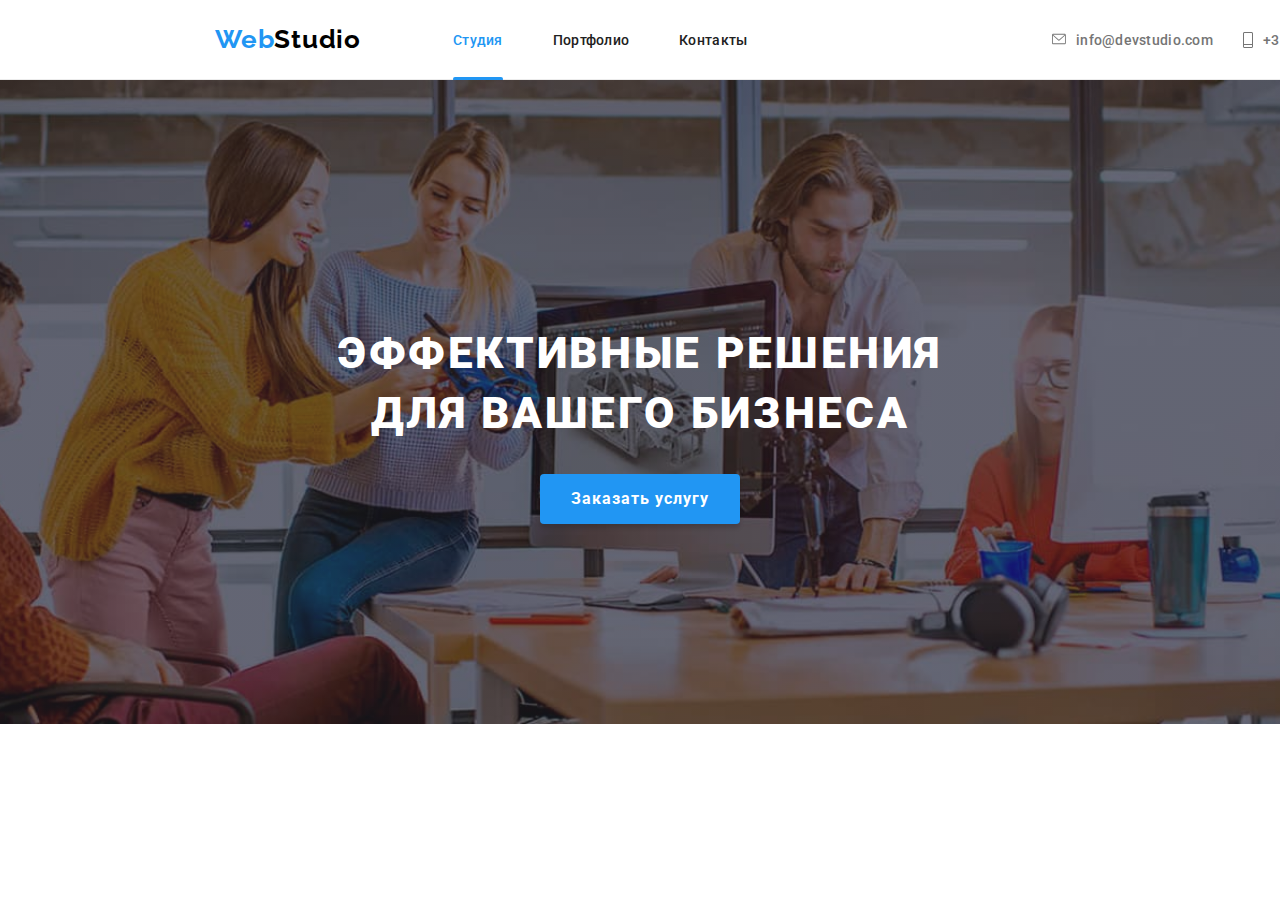
==== index.html @ fa1362be "Методология ВЕМ и Припроцессор SASS" ====
<!DOCTYPE html>
<html lang="ru">
<head>
    <meta charset="UTF-8">
    <meta name="viewport" content="width=device-width, initial-scale=1.0">
    <!--<link rel="stylesheet" href="./css/fonts.css"> -->
    <link rel="preconnect" href="https://fonts.gstatic.com">
    <link href="https://fonts.googleapis.com/css2?family=Raleway:wght@400;500;700;900&family=Roboto:wght@400;500;700;900&display=swap" rel="stylesheet">
    <link rel="stylesheet" href="https://cdnjs.cloudflare.com/ajax/libs/modern-normalize/1.0.0/modern-normalize.min.css">
    <link rel="stylesheet" href="./css/main.min.css">
    <title>WebStudio Главная</title>
</head>
<body>
    <!--Шапка-->
    <header class="header">
        <div class="header__conteiner">
            <!--логотип-->
            <a href="./index.html" alt="Логотип WebStudio" class="logo">
                <span class="logo__left">Web</span><span class="logo__right">Studio</span>
            </a>
            <!--Навигация-->
            <nav class="navigation">
                <ul class="navigation__list">
                   
                    <li class="navigation__item">
                        <a href="./index.html" alt="Глваная" class="navigation__link navigation__link--accent ">Студия</a>
                    </li>
                   
                    <li class="navigation__item">
                        <a href="./portfolio.html" alt="Портфолио" class="navigation__link navigation__link--underline">Портфолио</a>
                    </li>
                    
                    <li class="navigation__item">
                        <a href="./contacts.htm" alt="Контакты" class="navigation__link navigation__link--underline">Контакты</a>
                    </li>

                </ul>
            </nav>
            <!--ссылки контактов-->
            <address class="header__address">
                <a class="header__address-link" alt="Почта" href="mail:mail:info@devstudio.com">
                    <svg class="header__address-icon-envelope">
                        <use href="./images/icon.svg#icon-envelope"></use>
                    </svg>
                    info@devstudio.com
                </a>
                <a class="header__address-link header__address-link--margin" alt="телефон" href="tel:+380961111111">
                    <svg class="header__address-icon-phone">
                        <use href="./images/icon.svg#icon-Vector"></use>
                    </svg>
                    +38 096 111 11 11
                </a>
            </address>
        </div>
    </header>
    <!--Главный контент-->
    <main>
        <section class="hero">
            <div class="hero__conteiner">
                <h1 class="hero__header visually-hidden">WebStudio</h1>
                <p class="hero__text">Эффективные решения для вашего бизнеса</p>
                <button type="button" class="hero__button" data-open-modal>
                    <span class="hero__button-text">Заказать услугу</span>
                </button>
            </div>
        </section>
    </main>
    <!--Подвал-->
    <footer></footer>
    <!--Модальное окно-->
    <div class="backdrop is-hidden" data-backdrop>
        <div class="modal" data-open-modal>
            <button type="button" class="modal__round-button-close" data-close-modal>
                <svg class="modal__close-icon">
                    <use href="./images/icon.svg#icon-Close"></use>
                </svg>
            </button>
            <p class="modal__head">Оставьте свои данные, мы вам перезвоним</p>
            <form action="" class="form">

                <div class="form__blok">
                    <label for="name" class="form__lable">Имя</label>
                    <input type="text" id="name" class="form__input">
                    <svg class="form__input-icon">
                        <use href="./images/icon.svg#icon-person"></use>
                    </svg>
                </div>

                <div class="form__blok">
                    <label for="phone" class="form__lable">Телефон</label>
                    <input type="tel" id="phone" class="form__input">
                    <svg class="form__input-icon">
                        <use href="./images/icon.svg#icon-phone"></use>
                    </svg>
                </div>

                <div class="form__blok">
                    <label for="mail" class="form__lable">Почта</label>
                    <input type="email" id="mail" class="form__input">
                    <svg class="form__input-icon">
                        <use href="./images/icon.svg#icon-email"></use>
                    </svg>
                </div>

                <div class="form__commits">
                    <lable for="commits" class="form__lable">Комментарий</lable>
                    <textarea name="commits" id="commits" rows="10" class="form__area-commits" placeholder="Введите текст"></textarea>
                </div>

                <div class="form__checkbox">
                    <label class="form__checkbox-lable">
                        <input type="checkbox" name="confirm">
                        <span class="form__checkbox-icon"></span>Соглашаюсь с рассылкой и принимаю <a href="http://" class="form__checkbox-link">Условия договора</a>
                    </label>
                </div>

                <button type="submit" class="form__button"><span class="form__button-text">Отправить</span></button>
            </form>
        </div>
    </div>
    <!--Скрипты-->
    <script src="./js/modal.js"></script>
</body>
</html>
---- css/main.min.css ----
.header{overflow:hidden}.header__conteiner{display:-webkit-box;display:-ms-flexbox;display:flex;min-width:1170px;max-width:1600px;margin:0 auto 0;padding:0 215px 0;border-bottom:1px solid #ECECEC;max-height:80px}.logo{color:#000;width:145px;height:31px;text-decoration:none;margin:24px 93px 25px 0;font-family:"Raleway",sans-serif;font-style:normal;font-weight:bold;font-size:26px;line-height:1.192;letter-spacing:0.03em}.logo__left{color:#2196F3}.navigation{margin:0 305px 0 0}.navigation__list{display:-webkit-box;display:-ms-flexbox;display:flex;width:294px;list-style:none;padding:0;margin:0;font-family:"Roboto",sans-serif;font-style:normal;font-weight:500;font-size:14px;line-height:1.142;letter-spacing:0.02em}.navigation__item{position:relative;padding:32px 0 32px 0}.navigation__item:not(:last-child){margin-right:50px}.navigation__link{display:block;text-decoration:none;color:#212121}.navigation__link:hover,.navigation__link:focus{color:#2196F3;outline:none;-webkit-transition:color 250ms cubic-bezier(0.4, 0, 0.2, 1);transition:color 250ms cubic-bezier(0.4, 0, 0.2, 1)}.navigation__link--accent{color:#2196F3}.navigation__link--accent::after{content:"";position:absolute;bottom:0;left:0;display:block;width:100%;height:4px;background-color:#2196F3;border-radius:2px;-webkit-transform:translateY(1px);transform:translateY(1px)}.navigation__link--accent::after:hover{content:"";position:absolute;bottom:0;left:0;display:block;width:100%;height:4px;background-color:#2196F3;border-radius:2px;-webkit-transform:translateY(1px);transform:translateY(1px)}.navigation__link--underline::after{content:"";position:absolute;bottom:0;left:0;display:block;width:100%;height:4px;background-color:#2196F3;border-radius:2px;-webkit-transform:translateY(1px) scaleX(0);transform:translateY(1px) scaleX(0);-webkit-transition:-webkit-transform 250ms cubic-bezier(0.4, 0, 0.2, 1);transition:-webkit-transform 250ms cubic-bezier(0.4, 0, 0.2, 1);transition:transform 250ms cubic-bezier(0.4, 0, 0.2, 1);transition:transform 250ms cubic-bezier(0.4, 0, 0.2, 1), -webkit-transform 250ms cubic-bezier(0.4, 0, 0.2, 1)}.navigation__link--underline:hover::after,.navigation__link--underline:focus::after{content:"";position:absolute;bottom:0;left:0;display:block;width:100%;height:4px;background-color:#2196F3;border-radius:2px;-webkit-transform:translateY(1px) scaleX(1);transform:translateY(1px) scaleX(1);-webkit-transition:-webkit-transform 250ms cubic-bezier(0.4, 0, 0.2, 1);transition:-webkit-transform 250ms cubic-bezier(0.4, 0, 0.2, 1);transition:transform 250ms cubic-bezier(0.4, 0, 0.2, 1);transition:transform 250ms cubic-bezier(0.4, 0, 0.2, 1), -webkit-transform 250ms cubic-bezier(0.4, 0, 0.2, 1)}.header__address{display:-webkit-box;display:-ms-flexbox;display:flex;-webkit-box-align:center;-ms-flex-align:center;align-items:center}.header__address-link{display:-webkit-inline-box;display:-ms-inline-flexbox;display:inline-flex;text-decoration:none;font-family:"Roboto",sans-serif;font-style:normal;font-weight:500;font-size:14px;line-height:1.142;letter-spacing:0.02em;color:#757575;width:161px;-webkit-box-align:center;-ms-flex-align:center;align-items:center;margin-right:30px;-webkit-transition:color 250ms cubic-bezier(0.4, 0, 0.2, 1);transition:color 250ms cubic-bezier(0.4, 0, 0.2, 1)}.header__address-link:hover,.header__address-link:focus{color:#2196F3;outline:none;-webkit-transition:color 250ms cubic-bezier(0.4, 0, 0.2, 1);transition:color 250ms cubic-bezier(0.4, 0, 0.2, 1)}.header__address-link--margin{margin-right:0;width:143px}.header__address-icon-envelope{width:16px;height:12px;margin-right:10px;fill:currentColor}.header__address-icon-phone{width:10px;height:16px;margin-right:10px;fill:currentColor}.hero{min-height:600px;margin:0 auto 0}.hero__conteiner{max-width:1600px;min-height:600px;margin-left:auto;margin-right:auto;padding-top:200px;padding-bottom:200px;background-color:var(--hero-background-color);background-size:cover;background-position:center;background-repeat:no-repeat;background-image:-webkit-gradient(linear, left top, right top, from(rgba(47,48,58,0.4)), to(rgba(47,48,58,0.4))),url("../images/main/hero_background/background.jpg");background-image:linear-gradient(to right, rgba(47,48,58,0.4), rgba(47,48,58,0.4)),url("../images/main/hero_background/background.jpg")}.visually-hidden{position:absolute;width:1px;height:1px;margin:-1px;border:0;padding:0;white-space:nowrap;-webkit-clip-path:inset(100%);clip-path:inset(100%);clip:rect(0 0 0 0);overflow:hidden}.hero__text{width:696px;min-height:120px;margin-left:auto;margin-right:auto;margin-bottom:30px;font-family:"Roboto",sans-serif;font-style:normal;font-weight:900;font-size:44px;line-height:1.363;letter-spacing:0.06em;text-align:center;text-transform:uppercase;color:#fff}.hero__button{display:-webkit-box;display:-ms-flexbox;display:flex;-webkit-box-pack:center;-ms-flex-pack:center;justify-content:center;-webkit-box-align:center;-ms-flex-align:center;align-items:center;margin-left:auto;margin-right:auto;padding:0;width:200px;min-height:50px;-webkit-box-shadow:0px 4px 4px rgba(0,0,0,0.15);box-shadow:0px 4px 4px rgba(0,0,0,0.15);border-radius:4px;border:none;background-color:#2196F3}.hero__button-text{font-family:"Roboto",sans-serif;font-style:normal;font-weight:bold;font-size:16px;line-height:1.875;letter-spacing:0.06em;color:#fff}.backdrop{position:fixed;top:0;left:0;width:100%;height:100%;opacity:1;-webkit-transform:scale(1);transform:scale(1);-webkit-transition:opacity 1000ms cubic-bezier(0.4, 0, 0.2, 1) 250ms;transition:opacity 1000ms cubic-bezier(0.4, 0, 0.2, 1) 250ms;background-color:rgba(0,0,0,0.5)}.is-hidden{opacity:0;pointer-events:none;-webkit-transform:scale(0);transform:scale(0);-webkit-transition:opacity 750ms cubic-bezier(0.4, 0, 0.2, 1),-webkit-transform 1000ms cubic-bezier(0.4, 0, 0.2, 1);transition:opacity 750ms cubic-bezier(0.4, 0, 0.2, 1),-webkit-transform 1000ms cubic-bezier(0.4, 0, 0.2, 1);transition:transform 1000ms cubic-bezier(0.4, 0, 0.2, 1),opacity 750ms cubic-bezier(0.4, 0, 0.2, 1);transition:transform 1000ms cubic-bezier(0.4, 0, 0.2, 1),opacity 750ms cubic-bezier(0.4, 0, 0.2, 1),-webkit-transform 1000ms cubic-bezier(0.4, 0, 0.2, 1)}.modal{position:absolute;top:50%;left:50%;-webkit-transform:translate(-50%, -50%) scale(1) perspective(500px) rotateY(0deg);transform:translate(-50%, -50%) scale(1) perspective(500px) rotateY(0deg);-webkit-transition:opacity 250ms cubic-bezier(0.4, 0, 0.2, 1),-webkit-transform 750ms cubic-bezier(0.4, 0, 0.2, 1);transition:opacity 250ms cubic-bezier(0.4, 0, 0.2, 1),-webkit-transform 750ms cubic-bezier(0.4, 0, 0.2, 1);transition:transform 750ms cubic-bezier(0.4, 0, 0.2, 1),opacity 250ms cubic-bezier(0.4, 0, 0.2, 1);transition:transform 750ms cubic-bezier(0.4, 0, 0.2, 1),opacity 250ms cubic-bezier(0.4, 0, 0.2, 1),-webkit-transform 750ms cubic-bezier(0.4, 0, 0.2, 1);padding:40px;width:528px;height:581px;background-color:#fff;border-radius:4px}.backdrop.is-hidden>.modal{position:absolute;top:50%;left:50%;-webkit-transform:translate(-50%, -50%) scale(0) perspective(500px) rotateY(90deg);transform:translate(-50%, -50%) scale(0) perspective(500px) rotateY(90deg);-webkit-transition:opacity 500ms cubic-bezier(0.4, 0, 0.2, 1),-webkit-transform 750ms cubic-bezier(0.4, 0, 0.2, 1);transition:opacity 500ms cubic-bezier(0.4, 0, 0.2, 1),-webkit-transform 750ms cubic-bezier(0.4, 0, 0.2, 1);transition:transform 750ms cubic-bezier(0.4, 0, 0.2, 1),opacity 500ms cubic-bezier(0.4, 0, 0.2, 1);transition:transform 750ms cubic-bezier(0.4, 0, 0.2, 1),opacity 500ms cubic-bezier(0.4, 0, 0.2, 1),-webkit-transform 750ms cubic-bezier(0.4, 0, 0.2, 1);padding:40px;width:528px;height:581px;background-color:#fff;border-radius:4px}.modal__round-button-close{position:fixed;top:8px;right:8px;width:30px;height:30px;border:1px solid rgba(0,0,0,0.1);border-radius:50%;background-color:#fff;display:-webkit-box;display:-ms-flexbox;display:flex;-webkit-box-align:center;-ms-flex-align:center;align-items:center;-webkit-box-pack:center;-ms-flex-pack:center;justify-content:center}.modal__round-button-close:focus{outline:none;border:1px solid #000;border-radius:50%;background-color:#fff}.modal__close-icon{width:12px;height:12px}.modal__round-button-close:hover>.modal__close-icon,.modal__round-button-close:focus>.modal__close-icon{fill:#2196F3;-webkit-transition:fill 250ms cubic-bezier(0.4, 0, 0.2, 1);transition:fill 250ms cubic-bezier(0.4, 0, 0.2, 1)}.modal__head{width:448px;height:23px;font-family:"Roboto",sans-serif;font-style:normal;font-weight:bold;font-size:20px;line-height:1.15;letter-spacing:0.03em;color:#212121;margin:0}.form{width:448px;height:342px;margin-top:12px}.form__blok{position:relative;width:448px;height:58px;margin-top:10px}.form__lable{font-family:"Roboto",sans-serif;font-style:normal;font-weight:normal;font-size:12px;line-height:1.166;color:#757575}.form__input{width:448px;margin-top:4px;border-radius:4px;border:1px solid rgba(33,33,33,0.2);padding:11px 11px 11px 42px;-webkit-transition-property:border-color;transition-property:border-color;-webkit-transition-duration:250ms;transition-duration:250ms;-webkit-transition-timing-function:cubic-bezier(0.4, 0, 0.2, 1);transition-timing-function:cubic-bezier(0.4, 0, 0.2, 1)}.form__input:focus{outline:none;border:1px solid #2196F3;border-radius:4px;padding-left:42px;-webkit-transition-property:border-color;transition-property:border-color;-webkit-transition-duration:250ms;transition-duration:250ms;-webkit-transition-timing-function:cubic-bezier(0.4, 0, 0.2, 1);transition-timing-function:cubic-bezier(0.4, 0, 0.2, 1)}.form__input-icon{position:absolute;left:15px;top:35px;width:18px;height:18px;fill:#212121;-webkit-transition-property:fill;transition-property:fill;-webkit-transition-duration:250ms;transition-duration:250ms;-webkit-transition-timing-function:cubic-bezier(0.4, 0, 0.2, 1);transition-timing-function:cubic-bezier(0.4, 0, 0.2, 1)}.form__input:focus ~ .form__input-icon{fill:#2196F3;-webkit-transition-property:fill;transition-property:fill;-webkit-transition-duration:250ms;transition-duration:250ms;-webkit-transition-timing-function:cubic-bezier(0.4, 0, 0.2, 1);transition-timing-function:cubic-bezier(0.4, 0, 0.2, 1)}.form__commits{width:448px;margin-top:10px}.form__commits::-webkit-input-placeholder{font-family:"Roboto",sans-serif;font-style:normal;font-weight:normal;font-size:12px;line-height:1.166;letter-spacing:0.01em;color:rgba(117,117,117,0.5)}.form__commits:-ms-input-placeholder{font-family:"Roboto",sans-serif;font-style:normal;font-weight:normal;font-size:12px;line-height:1.166;letter-spacing:0.01em;color:rgba(117,117,117,0.5)}.form__commits::-ms-input-placeholder{font-family:"Roboto",sans-serif;font-style:normal;font-weight:normal;font-size:12px;line-height:1.166;letter-spacing:0.01em;color:rgba(117,117,117,0.5)}.form__commits::placeholder{font-family:"Roboto",sans-serif;font-style:normal;font-weight:normal;font-size:12px;line-height:1.166;letter-spacing:0.01em;color:rgba(117,117,117,0.5)}.form__area-commits{width:448px;height:120px;resize:none;padding:12px 16px;margin-top:4px;border-radius:4px;border:1px solid rgba(33,33,33,0.2);-webkit-transition-property:border-color;transition-property:border-color;-webkit-transition-duration:250ms;transition-duration:250ms;-webkit-transition-timing-function:cubic-bezier(0.4, 0, 0.2, 1);transition-timing-function:cubic-bezier(0.4, 0, 0.2, 1)}.form__area-commits:focus{width:448px;height:120px;resize:none;padding:12px 16px;margin-top:4px;border-radius:4px;border:1px solid #2196F3;outline:none;-webkit-transition-property:border-color;transition-property:border-color;-webkit-transition-duration:250ms;transition-duration:250ms;-webkit-transition-timing-function:cubic-bezier(0.4, 0, 0.2, 1);transition-timing-function:cubic-bezier(0.4, 0, 0.2, 1)}.form__checkbox{position:relative;width:448px;height:24px;margin:20px auto 0}.form__checkbox input[type='checkbox']{position:absolute;width:1px;height:1px;margin:-1px;border:0;padding:0;white-space:nowrap;-webkit-clip-path:inset(100%);clip-path:inset(100%);clip:rect(0 0 0 0);overflow:hidden}.form__checkbox-lable{margin-left:24px;font-family:"Roboto",sans-serif;font-style:normal;font-weight:normal;font-size:14px;line-height:1.714;letter-spacing:0.03em;color:#757575}.form__checkbox-icon{position:absolute;top:50%;left:0;-webkit-transform:translateY(-50%);transform:translateY(-50%);width:16px;height:15px;background-color:#fff;border:2px solid #212121;border-radius:2px;-webkit-transition:background-color 250ms cubic-bezier(0.4, 0, 0.2, 1),border 250ms cubic-bezier(0.4, 0, 0.2, 1);transition:background-color 250ms cubic-bezier(0.4, 0, 0.2, 1),border 250ms cubic-bezier(0.4, 0, 0.2, 1)}.form__checkbox input[type='checkbox']:checked+.form__checkbox-icon{position:absolute;top:50%;left:0;-webkit-transform:translateY(-50%);transform:translateY(-50%);width:16px;height:15px;background-image:url("../../images/icon-check.svg");background-size:contain;background-origin:border-box;background-color:#2196F3;border:2px solid transparent;border-radius:2px;-webkit-transition:background-color 250ms cubic-bezier(0.4, 0, 0.2, 1),border 250ms cubic-bezier(0.4, 0, 0.2, 1);transition:background-color 250ms cubic-bezier(0.4, 0, 0.2, 1),border 250ms cubic-bezier(0.4, 0, 0.2, 1)}.form__checkbox-link{font-family:"Roboto",sans-serif;font-style:normal;font-weight:normal;font-size:14px;line-height:1.714;letter-spacing:0.03em;color:#2196F3}.form__button{display:-webkit-box;display:-ms-flexbox;display:flex;-webkit-box-align:center;-ms-flex-align:center;align-items:center;width:200px;height:50px;margin:30px auto 0 auto;padding:0;border:0;border-radius:4px;background-color:#2196F3;-webkit-box-shadow:0px 4px 4px rgba(0,0,0,0.15);box-shadow:0px 4px 4px rgba(0,0,0,0.15);-webkit-transition-property:background-color;transition-property:background-color;-webkit-transition-duration:250ms;transition-duration:250ms;-webkit-transition-timing-function:cubic-bezier(0.4, 0, 0.2, 1);transition-timing-function:cubic-bezier(0.4, 0, 0.2, 1)}.form__button:hover{display:-webkit-box;display:-ms-flexbox;display:flex;-webkit-box-align:center;-ms-flex-align:center;align-items:center;width:200px;height:50px;margin:30px auto 0 auto;padding:0;border:0;border-radius:4px;background-color:#188CE8;-webkit-box-shadow:0px 4px 4px rgba(0,0,0,0.15);box-shadow:0px 4px 4px rgba(0,0,0,0.15);-webkit-transition-property:background-color;transition-property:background-color;-webkit-transition-duration:250ms;transition-duration:250ms;-webkit-transition-timing-function:cubic-bezier(0.4, 0, 0.2, 1);transition-timing-function:cubic-bezier(0.4, 0, 0.2, 1)}.form__button-text{margin-left:auto;margin-right:auto;font-family:"Roboto",sans-serif;font-style:normal;font-weight:bold;font-size:16px;line-height:1.875;color:#fff}
/*# sourceMappingURL=main.min.css.map */
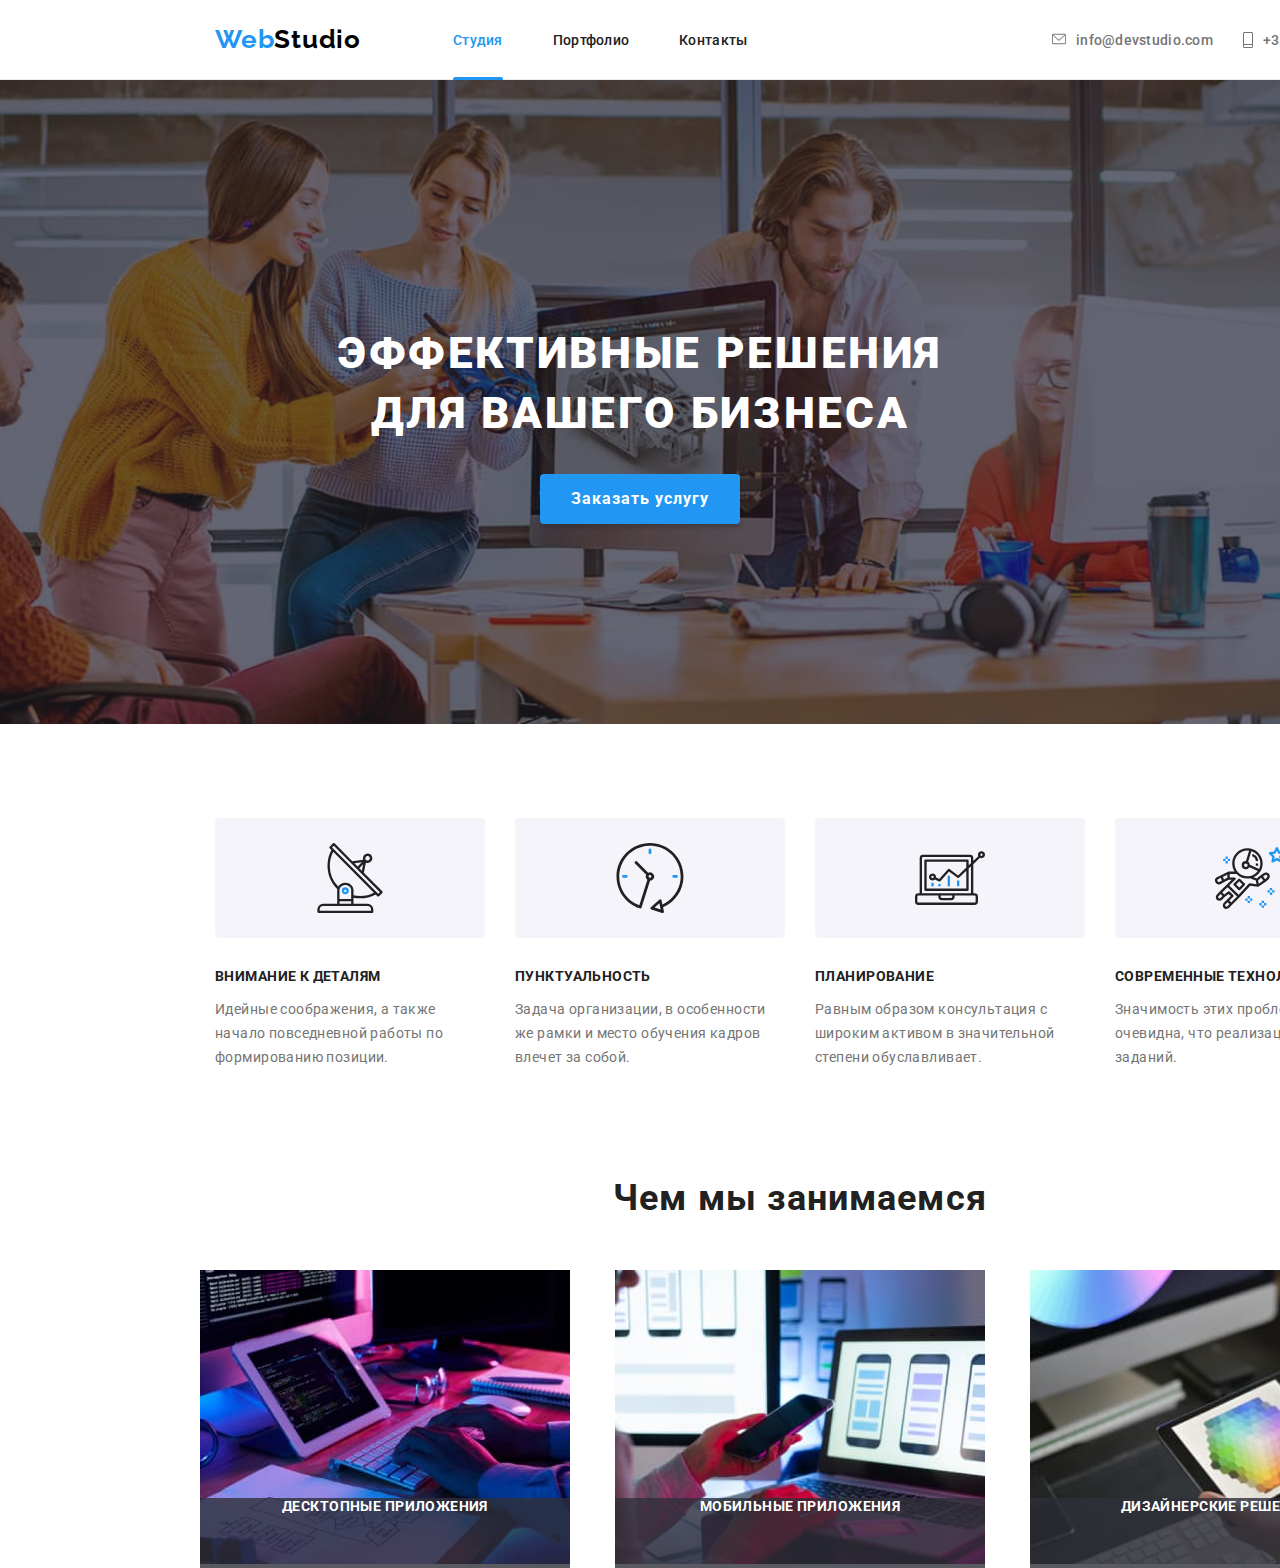
==== commit a40c26b1: "Методология ВЕМ и Припроцессора SASS" ====
--- a/index.html
+++ b/index.html
@@ -11,62 +11,158 @@
     <title>WebStudio Главная</title>
 </head>
 <body>
-    <!--Шапка-->
-    <header class="header">
-        <div class="header__conteiner">
-            <!--логотип-->
-            <a href="./index.html" alt="Логотип WebStudio" class="logo">
-                <span class="logo__left">Web</span><span class="logo__right">Studio</span>
-            </a>
-            <!--Навигация-->
-            <nav class="navigation">
-                <ul class="navigation__list">
-                   
-                    <li class="navigation__item">
-                        <a href="./index.html" alt="Глваная" class="navigation__link navigation__link--accent ">Студия</a>
-                    </li>
-                   
-                    <li class="navigation__item">
-                        <a href="./portfolio.html" alt="Портфолио" class="navigation__link navigation__link--underline">Портфолио</a>
-                    </li>
+    <div class="main-page">
+        <!--Шапка-->
+        <header class="header">
+            <div class="header__conteiner">
+                <!--логотип-->
+                <a href="./index.html" alt="Логотип WebStudio" class="logo">
+                    <span class="logo__first-word">Web</span><span>Studio</span>
+                </a>
+                <!--Навигация-->
+                <nav class="navigation">
+                    <ul class="navigation__list">
                     
-                    <li class="navigation__item">
-                        <a href="./contacts.htm" alt="Контакты" class="navigation__link navigation__link--underline">Контакты</a>
-                    </li>
-
-                </ul>
-            </nav>
-            <!--ссылки контактов-->
-            <address class="header__address">
-                <a class="header__address-link" alt="Почта" href="mail:mail:info@devstudio.com">
-                    <svg class="header__address-icon-envelope">
-                        <use href="./images/icon.svg#icon-envelope"></use>
-                    </svg>
-                    info@devstudio.com
-                </a>
-                <a class="header__address-link header__address-link--margin" alt="телефон" href="tel:+380961111111">
-                    <svg class="header__address-icon-phone">
-                        <use href="./images/icon.svg#icon-Vector"></use>
-                    </svg>
-                    +38 096 111 11 11
-                </a>
-            </address>
-        </div>
-    </header>
-    <!--Главный контент-->
-    <main>
-        <section class="hero">
-            <div class="hero__conteiner">
-                <h1 class="hero__header visually-hidden">WebStudio</h1>
-                <p class="hero__text">Эффективные решения для вашего бизнеса</p>
-                <button type="button" class="hero__button" data-open-modal>
-                    <span class="hero__button-text">Заказать услугу</span>
-                </button>
+                        <li class="navigation__item">
+                            <a href="./index.html" alt="Глваная" class="navigation__link navigation__link--accent ">Студия</a>
+                        </li>
+                    
+                        <li class="navigation__item">
+                            <a href="./portfolio.html" alt="Портфолио" class="navigation__link navigation__link--underline">Портфолио</a>
+                        </li>
+
+                        <li class="navigation__item">
+                            <a href="./contacts.htm" alt="Контакты" class="navigation__link navigation__link--underline">Контакты</a>
+                        </li>
+
+                    </ul>
+                </nav>
+                <!--ссылки контактов-->
+                <address class="header__address">
+                    <a class="header__address-link" alt="Почта" href="mail:mail:info@devstudio.com">
+                        <svg class="header__address-icon-envelope">
+                            <use href="./images/icon.svg#icon-envelope"></use>
+                        </svg>
+                        info@devstudio.com
+                    </a>
+                    <a class="header__address-link header__address-link--margin" alt="телефон" href="tel:+380961111111">
+                        <svg class="header__address-icon-phone">
+                            <use href="./images/icon.svg#icon-Vector"></use>
+                        </svg>
+                        +38 096 111 11 11
+                    </a>
+                </address>
             </div>
-        </section>
-    </main>
-    <!--Подвал-->
-    <footer></footer>
+        </header>
+        <!--Главный контент-->
+        <main>
+            <!--секция герой (баннер)-->
+            <section class="hero">
+                <div class="hero__conteiner">
+                    <h1 class="hero__header visually-hidden">WebStudio</h1>
+                    <p class="hero__title">Эффективные решения для вашего бизнеса</p>
+                    <button type="button" class="hero__button" data-open-modal>
+                        <span class="hero__button-text">Заказать услугу</span>
+                    </button>
+                </div>
+            </section>
+            <!--секция особенности-->
+            <section class="features">
+                <h2 class="features__header visually-hidden">Особенности</h2>
+                <div class="features__conteiner">
+                    <ul class="features__list">
+
+                        <li class="features__item">
+                            <div class="features__icon-box">
+                                <svg class="features__icon">
+                                    <use href="./images/icon.svg#icon-antenna"></use>
+                                </svg>
+                            </div>
+                            <h3 class="features__item-head">Внимание к деталям</h3>
+                            <p class="features__item-text">
+                                Идейные соображения, а также начало повседневной 
+                                работы по формированию позиции.
+                            </p>
+                        </li>
+
+                        <li class="features__item">
+                            <div class="features__icon-box">
+                                <svg class="features__icon">
+                                    <use href="./images/icon.svg#icon-clock"></use>
+                                </svg>
+                            </div>
+                            <h3 class="features__item-head">Пунктуальность</h3>
+                            <p class="features__item-text">
+                                Задача организации, в особенности же рамки и 
+                                место обучения кадров влечет за собой.
+                            </p>
+                        </li>
+
+                        <li class="features__item">
+                            <div class="features__icon-box">
+                                <svg class="features__icon">
+                                    <use href="./images/icon.svg#icon-diagram"></use>
+                                </svg>
+                            </div>
+                            <h3 class="features__item-head">Планирование</h3>
+                            <p class="features__item-text">
+                                Равным образом консультация с широким активом 
+                                в значительной степени обуславливает.
+                            </p>
+                        </li>
+
+                        <li class="features__item">
+                            <div class="features__icon-box">
+                                <svg class="features__icon">
+                                    <use href="./images/icon.svg#icon-astronaut"></use>
+                                </svg>
+                            </div>
+                            <h3 class="features__item-head">Современные технологии</h3>
+                            <p class="features__item-text">
+                                Значимость этих проблем настолько очевидна, что 
+                                реализация плановых заданий.
+                            </p>
+                        </li>
+
+                    </ul>
+                </div>
+            </section>
+            <!--чем мы занимаемся-->
+            <section class="we-are-doing">
+                <h2 class="we-are-doing__header">Чем мы занимаемся</h2>
+                <div class="we-are-doing__conteiner">
+                    <ul class="we-are-doing__list">
+
+                        <li class="we-are-doing__item">
+                            <img src="./images/main/features/box_1.jpg" alt="Разработка приложенияалгоритм на листке бумаги клавиатура экран с кодом приложения" width="370" height="294">
+                            <div class="we-are-doing__item-lable">
+                                <p class="we-are-doing___item-lable-text">Десктопные приложения</p>
+                            </div>
+                        </li>
+
+                        <li class="we-are-doing__item">
+                            <img src="./images/main/features/box_2.jpg" alt="разработка мобильного приложения" width="370" height="294">
+                            <div class="we-are-doing__item-lable">
+                                <p class="we-are-doing___item-lable-text">Мобильные приложения</p>
+                            </div>
+                        </li>
+
+                        <li class="we-are-doing__item">
+                            <img src="./images/main/features/box_3.jpg" alt="планшет с палитрой в одной руке и стилус в другой руке" width="370" height="294">
+                            <div class="we-are-doing__item-lable">
+                                <p class="we-are-doing___item-lable-text">Дизайнерские решения</p>
+                            </div>
+                        </li>
+
+                    </ul>
+                </div>
+            </section>
+
+
+        </main>
+        <!--Подвал-->
+        <footer></footer>
+    </div>
     <!--Модальное окно-->
     <div class="backdrop is-hidden" data-backdrop>
         <div class="modal" data-open-modal>
@@ -77,7 +173,7 @@
             </button>
             <p class="modal__head">Оставьте свои данные, мы вам перезвоним</p>
             <form action="" class="form">
-
+                <!--поля заполнения-->
                 <div class="form__blok">
                     <label for="name" class="form__lable">Имя</label>
                     <input type="text" id="name" class="form__input">
@@ -106,14 +202,14 @@
                     <lable for="commits" class="form__lable">Комментарий</lable>
                     <textarea name="commits" id="commits" rows="10" class="form__area-commits" placeholder="Введите текст"></textarea>
                 </div>
-
+                <!--чекбокс-->
                 <div class="form__checkbox">
                     <label class="form__checkbox-lable">
                         <input type="checkbox" name="confirm">
                         <span class="form__checkbox-icon"></span>Соглашаюсь с рассылкой и принимаю <a href="http://" class="form__checkbox-link">Условия договора</a>
                     </label>
                 </div>
-
+                <!--кнопка отправить-->
                 <button type="submit" class="form__button"><span class="form__button-text">Отправить</span></button>
             </form>
         </div>
--- a/css/main.min.css
+++ b/css/main.min.css
@@ -1,2 +1,2 @@
-.header{overflow:hidden}.header__conteiner{display:-webkit-box;display:-ms-flexbox;display:flex;min-width:1170px;max-width:1600px;margin:0 auto 0;padding:0 215px 0;border-bottom:1px solid #ECECEC;max-height:80px}.logo{color:#000;width:145px;height:31px;text-decoration:none;margin:24px 93px 25px 0;font-family:"Raleway",sans-serif;font-style:normal;font-weight:bold;font-size:26px;line-height:1.192;letter-spacing:0.03em}.logo__left{color:#2196F3}.navigation{margin:0 305px 0 0}.navigation__list{display:-webkit-box;display:-ms-flexbox;display:flex;width:294px;list-style:none;padding:0;margin:0;font-family:"Roboto",sans-serif;font-style:normal;font-weight:500;font-size:14px;line-height:1.142;letter-spacing:0.02em}.navigation__item{position:relative;padding:32px 0 32px 0}.navigation__item:not(:last-child){margin-right:50px}.navigation__link{display:block;text-decoration:none;color:#212121}.navigation__link:hover,.navigation__link:focus{color:#2196F3;outline:none;-webkit-transition:color 250ms cubic-bezier(0.4, 0, 0.2, 1);transition:color 250ms cubic-bezier(0.4, 0, 0.2, 1)}.navigation__link--accent{color:#2196F3}.navigation__link--accent::after{content:"";position:absolute;bottom:0;left:0;display:block;width:100%;height:4px;background-color:#2196F3;border-radius:2px;-webkit-transform:translateY(1px);transform:translateY(1px)}.navigation__link--accent::after:hover{content:"";position:absolute;bottom:0;left:0;display:block;width:100%;height:4px;background-color:#2196F3;border-radius:2px;-webkit-transform:translateY(1px);transform:translateY(1px)}.navigation__link--underline::after{content:"";position:absolute;bottom:0;left:0;display:block;width:100%;height:4px;background-color:#2196F3;border-radius:2px;-webkit-transform:translateY(1px) scaleX(0);transform:translateY(1px) scaleX(0);-webkit-transition:-webkit-transform 250ms cubic-bezier(0.4, 0, 0.2, 1);transition:-webkit-transform 250ms cubic-bezier(0.4, 0, 0.2, 1);transition:transform 250ms cubic-bezier(0.4, 0, 0.2, 1);transition:transform 250ms cubic-bezier(0.4, 0, 0.2, 1), -webkit-transform 250ms cubic-bezier(0.4, 0, 0.2, 1)}.navigation__link--underline:hover::after,.navigation__link--underline:focus::after{content:"";position:absolute;bottom:0;left:0;display:block;width:100%;height:4px;background-color:#2196F3;border-radius:2px;-webkit-transform:translateY(1px) scaleX(1);transform:translateY(1px) scaleX(1);-webkit-transition:-webkit-transform 250ms cubic-bezier(0.4, 0, 0.2, 1);transition:-webkit-transform 250ms cubic-bezier(0.4, 0, 0.2, 1);transition:transform 250ms cubic-bezier(0.4, 0, 0.2, 1);transition:transform 250ms cubic-bezier(0.4, 0, 0.2, 1), -webkit-transform 250ms cubic-bezier(0.4, 0, 0.2, 1)}.header__address{display:-webkit-box;display:-ms-flexbox;display:flex;-webkit-box-align:center;-ms-flex-align:center;align-items:center}.header__address-link{display:-webkit-inline-box;display:-ms-inline-flexbox;display:inline-flex;text-decoration:none;font-family:"Roboto",sans-serif;font-style:normal;font-weight:500;font-size:14px;line-height:1.142;letter-spacing:0.02em;color:#757575;width:161px;-webkit-box-align:center;-ms-flex-align:center;align-items:center;margin-right:30px;-webkit-transition:color 250ms cubic-bezier(0.4, 0, 0.2, 1);transition:color 250ms cubic-bezier(0.4, 0, 0.2, 1)}.header__address-link:hover,.header__address-link:focus{color:#2196F3;outline:none;-webkit-transition:color 250ms cubic-bezier(0.4, 0, 0.2, 1);transition:color 250ms cubic-bezier(0.4, 0, 0.2, 1)}.header__address-link--margin{margin-right:0;width:143px}.header__address-icon-envelope{width:16px;height:12px;margin-right:10px;fill:currentColor}.header__address-icon-phone{width:10px;height:16px;margin-right:10px;fill:currentColor}.hero{min-height:600px;margin:0 auto 0}.hero__conteiner{max-width:1600px;min-height:600px;margin-left:auto;margin-right:auto;padding-top:200px;padding-bottom:200px;background-color:var(--hero-background-color);background-size:cover;background-position:center;background-repeat:no-repeat;background-image:-webkit-gradient(linear, left top, right top, from(rgba(47,48,58,0.4)), to(rgba(47,48,58,0.4))),url("../images/main/hero_background/background.jpg");background-image:linear-gradient(to right, rgba(47,48,58,0.4), rgba(47,48,58,0.4)),url("../images/main/hero_background/background.jpg")}.visually-hidden{position:absolute;width:1px;height:1px;margin:-1px;border:0;padding:0;white-space:nowrap;-webkit-clip-path:inset(100%);clip-path:inset(100%);clip:rect(0 0 0 0);overflow:hidden}.hero__text{width:696px;min-height:120px;margin-left:auto;margin-right:auto;margin-bottom:30px;font-family:"Roboto",sans-serif;font-style:normal;font-weight:900;font-size:44px;line-height:1.363;letter-spacing:0.06em;text-align:center;text-transform:uppercase;color:#fff}.hero__button{display:-webkit-box;display:-ms-flexbox;display:flex;-webkit-box-pack:center;-ms-flex-pack:center;justify-content:center;-webkit-box-align:center;-ms-flex-align:center;align-items:center;margin-left:auto;margin-right:auto;padding:0;width:200px;min-height:50px;-webkit-box-shadow:0px 4px 4px rgba(0,0,0,0.15);box-shadow:0px 4px 4px rgba(0,0,0,0.15);border-radius:4px;border:none;background-color:#2196F3}.hero__button-text{font-family:"Roboto",sans-serif;font-style:normal;font-weight:bold;font-size:16px;line-height:1.875;letter-spacing:0.06em;color:#fff}.backdrop{position:fixed;top:0;left:0;width:100%;height:100%;opacity:1;-webkit-transform:scale(1);transform:scale(1);-webkit-transition:opacity 1000ms cubic-bezier(0.4, 0, 0.2, 1) 250ms;transition:opacity 1000ms cubic-bezier(0.4, 0, 0.2, 1) 250ms;background-color:rgba(0,0,0,0.5)}.is-hidden{opacity:0;pointer-events:none;-webkit-transform:scale(0);transform:scale(0);-webkit-transition:opacity 750ms cubic-bezier(0.4, 0, 0.2, 1),-webkit-transform 1000ms cubic-bezier(0.4, 0, 0.2, 1);transition:opacity 750ms cubic-bezier(0.4, 0, 0.2, 1),-webkit-transform 1000ms cubic-bezier(0.4, 0, 0.2, 1);transition:transform 1000ms cubic-bezier(0.4, 0, 0.2, 1),opacity 750ms cubic-bezier(0.4, 0, 0.2, 1);transition:transform 1000ms cubic-bezier(0.4, 0, 0.2, 1),opacity 750ms cubic-bezier(0.4, 0, 0.2, 1),-webkit-transform 1000ms cubic-bezier(0.4, 0, 0.2, 1)}.modal{position:absolute;top:50%;left:50%;-webkit-transform:translate(-50%, -50%) scale(1) perspective(500px) rotateY(0deg);transform:translate(-50%, -50%) scale(1) perspective(500px) rotateY(0deg);-webkit-transition:opacity 250ms cubic-bezier(0.4, 0, 0.2, 1),-webkit-transform 750ms cubic-bezier(0.4, 0, 0.2, 1);transition:opacity 250ms cubic-bezier(0.4, 0, 0.2, 1),-webkit-transform 750ms cubic-bezier(0.4, 0, 0.2, 1);transition:transform 750ms cubic-bezier(0.4, 0, 0.2, 1),opacity 250ms cubic-bezier(0.4, 0, 0.2, 1);transition:transform 750ms cubic-bezier(0.4, 0, 0.2, 1),opacity 250ms cubic-bezier(0.4, 0, 0.2, 1),-webkit-transform 750ms cubic-bezier(0.4, 0, 0.2, 1);padding:40px;width:528px;height:581px;background-color:#fff;border-radius:4px}.backdrop.is-hidden>.modal{position:absolute;top:50%;left:50%;-webkit-transform:translate(-50%, -50%) scale(0) perspective(500px) rotateY(90deg);transform:translate(-50%, -50%) scale(0) perspective(500px) rotateY(90deg);-webkit-transition:opacity 500ms cubic-bezier(0.4, 0, 0.2, 1),-webkit-transform 750ms cubic-bezier(0.4, 0, 0.2, 1);transition:opacity 500ms cubic-bezier(0.4, 0, 0.2, 1),-webkit-transform 750ms cubic-bezier(0.4, 0, 0.2, 1);transition:transform 750ms cubic-bezier(0.4, 0, 0.2, 1),opacity 500ms cubic-bezier(0.4, 0, 0.2, 1);transition:transform 750ms cubic-bezier(0.4, 0, 0.2, 1),opacity 500ms cubic-bezier(0.4, 0, 0.2, 1),-webkit-transform 750ms cubic-bezier(0.4, 0, 0.2, 1);padding:40px;width:528px;height:581px;background-color:#fff;border-radius:4px}.modal__round-button-close{position:fixed;top:8px;right:8px;width:30px;height:30px;border:1px solid rgba(0,0,0,0.1);border-radius:50%;background-color:#fff;display:-webkit-box;display:-ms-flexbox;display:flex;-webkit-box-align:center;-ms-flex-align:center;align-items:center;-webkit-box-pack:center;-ms-flex-pack:center;justify-content:center}.modal__round-button-close:focus{outline:none;border:1px solid #000;border-radius:50%;background-color:#fff}.modal__close-icon{width:12px;height:12px}.modal__round-button-close:hover>.modal__close-icon,.modal__round-button-close:focus>.modal__close-icon{fill:#2196F3;-webkit-transition:fill 250ms cubic-bezier(0.4, 0, 0.2, 1);transition:fill 250ms cubic-bezier(0.4, 0, 0.2, 1)}.modal__head{width:448px;height:23px;font-family:"Roboto",sans-serif;font-style:normal;font-weight:bold;font-size:20px;line-height:1.15;letter-spacing:0.03em;color:#212121;margin:0}.form{width:448px;height:342px;margin-top:12px}.form__blok{position:relative;width:448px;height:58px;margin-top:10px}.form__lable{font-family:"Roboto",sans-serif;font-style:normal;font-weight:normal;font-size:12px;line-height:1.166;color:#757575}.form__input{width:448px;margin-top:4px;border-radius:4px;border:1px solid rgba(33,33,33,0.2);padding:11px 11px 11px 42px;-webkit-transition-property:border-color;transition-property:border-color;-webkit-transition-duration:250ms;transition-duration:250ms;-webkit-transition-timing-function:cubic-bezier(0.4, 0, 0.2, 1);transition-timing-function:cubic-bezier(0.4, 0, 0.2, 1)}.form__input:focus{outline:none;border:1px solid #2196F3;border-radius:4px;padding-left:42px;-webkit-transition-property:border-color;transition-property:border-color;-webkit-transition-duration:250ms;transition-duration:250ms;-webkit-transition-timing-function:cubic-bezier(0.4, 0, 0.2, 1);transition-timing-function:cubic-bezier(0.4, 0, 0.2, 1)}.form__input-icon{position:absolute;left:15px;top:35px;width:18px;height:18px;fill:#212121;-webkit-transition-property:fill;transition-property:fill;-webkit-transition-duration:250ms;transition-duration:250ms;-webkit-transition-timing-function:cubic-bezier(0.4, 0, 0.2, 1);transition-timing-function:cubic-bezier(0.4, 0, 0.2, 1)}.form__input:focus ~ .form__input-icon{fill:#2196F3;-webkit-transition-property:fill;transition-property:fill;-webkit-transition-duration:250ms;transition-duration:250ms;-webkit-transition-timing-function:cubic-bezier(0.4, 0, 0.2, 1);transition-timing-function:cubic-bezier(0.4, 0, 0.2, 1)}.form__commits{width:448px;margin-top:10px}.form__commits::-webkit-input-placeholder{font-family:"Roboto",sans-serif;font-style:normal;font-weight:normal;font-size:12px;line-height:1.166;letter-spacing:0.01em;color:rgba(117,117,117,0.5)}.form__commits:-ms-input-placeholder{font-family:"Roboto",sans-serif;font-style:normal;font-weight:normal;font-size:12px;line-height:1.166;letter-spacing:0.01em;color:rgba(117,117,117,0.5)}.form__commits::-ms-input-placeholder{font-family:"Roboto",sans-serif;font-style:normal;font-weight:normal;font-size:12px;line-height:1.166;letter-spacing:0.01em;color:rgba(117,117,117,0.5)}.form__commits::placeholder{font-family:"Roboto",sans-serif;font-style:normal;font-weight:normal;font-size:12px;line-height:1.166;letter-spacing:0.01em;color:rgba(117,117,117,0.5)}.form__area-commits{width:448px;height:120px;resize:none;padding:12px 16px;margin-top:4px;border-radius:4px;border:1px solid rgba(33,33,33,0.2);-webkit-transition-property:border-color;transition-property:border-color;-webkit-transition-duration:250ms;transition-duration:250ms;-webkit-transition-timing-function:cubic-bezier(0.4, 0, 0.2, 1);transition-timing-function:cubic-bezier(0.4, 0, 0.2, 1)}.form__area-commits:focus{width:448px;height:120px;resize:none;padding:12px 16px;margin-top:4px;border-radius:4px;border:1px solid #2196F3;outline:none;-webkit-transition-property:border-color;transition-property:border-color;-webkit-transition-duration:250ms;transition-duration:250ms;-webkit-transition-timing-function:cubic-bezier(0.4, 0, 0.2, 1);transition-timing-function:cubic-bezier(0.4, 0, 0.2, 1)}.form__checkbox{position:relative;width:448px;height:24px;margin:20px auto 0}.form__checkbox input[type='checkbox']{position:absolute;width:1px;height:1px;margin:-1px;border:0;padding:0;white-space:nowrap;-webkit-clip-path:inset(100%);clip-path:inset(100%);clip:rect(0 0 0 0);overflow:hidden}.form__checkbox-lable{margin-left:24px;font-family:"Roboto",sans-serif;font-style:normal;font-weight:normal;font-size:14px;line-height:1.714;letter-spacing:0.03em;color:#757575}.form__checkbox-icon{position:absolute;top:50%;left:0;-webkit-transform:translateY(-50%);transform:translateY(-50%);width:16px;height:15px;background-color:#fff;border:2px solid #212121;border-radius:2px;-webkit-transition:background-color 250ms cubic-bezier(0.4, 0, 0.2, 1),border 250ms cubic-bezier(0.4, 0, 0.2, 1);transition:background-color 250ms cubic-bezier(0.4, 0, 0.2, 1),border 250ms cubic-bezier(0.4, 0, 0.2, 1)}.form__checkbox input[type='checkbox']:checked+.form__checkbox-icon{position:absolute;top:50%;left:0;-webkit-transform:translateY(-50%);transform:translateY(-50%);width:16px;height:15px;background-image:url("../../images/icon-check.svg");background-size:contain;background-origin:border-box;background-color:#2196F3;border:2px solid transparent;border-radius:2px;-webkit-transition:background-color 250ms cubic-bezier(0.4, 0, 0.2, 1),border 250ms cubic-bezier(0.4, 0, 0.2, 1);transition:background-color 250ms cubic-bezier(0.4, 0, 0.2, 1),border 250ms cubic-bezier(0.4, 0, 0.2, 1)}.form__checkbox-link{font-family:"Roboto",sans-serif;font-style:normal;font-weight:normal;font-size:14px;line-height:1.714;letter-spacing:0.03em;color:#2196F3}.form__button{display:-webkit-box;display:-ms-flexbox;display:flex;-webkit-box-align:center;-ms-flex-align:center;align-items:center;width:200px;height:50px;margin:30px auto 0 auto;padding:0;border:0;border-radius:4px;background-color:#2196F3;-webkit-box-shadow:0px 4px 4px rgba(0,0,0,0.15);box-shadow:0px 4px 4px rgba(0,0,0,0.15);-webkit-transition-property:background-color;transition-property:background-color;-webkit-transition-duration:250ms;transition-duration:250ms;-webkit-transition-timing-function:cubic-bezier(0.4, 0, 0.2, 1);transition-timing-function:cubic-bezier(0.4, 0, 0.2, 1)}.form__button:hover{display:-webkit-box;display:-ms-flexbox;display:flex;-webkit-box-align:center;-ms-flex-align:center;align-items:center;width:200px;height:50px;margin:30px auto 0 auto;padding:0;border:0;border-radius:4px;background-color:#188CE8;-webkit-box-shadow:0px 4px 4px rgba(0,0,0,0.15);box-shadow:0px 4px 4px rgba(0,0,0,0.15);-webkit-transition-property:background-color;transition-property:background-color;-webkit-transition-duration:250ms;transition-duration:250ms;-webkit-transition-timing-function:cubic-bezier(0.4, 0, 0.2, 1);transition-timing-function:cubic-bezier(0.4, 0, 0.2, 1)}.form__button-text{margin-left:auto;margin-right:auto;font-family:"Roboto",sans-serif;font-style:normal;font-weight:bold;font-size:16px;line-height:1.875;color:#fff}
+.mai-page{margin:0 auto 0 auto;overflow:hidden}.portfolio-page{margin:0 auto 0 auto;overflow:hidden}.header{max-width:1600px;margin:0 auto 0;overflow:hidden}.header__conteiner{display:-webkit-box;display:-ms-flexbox;display:flex;min-width:1170px;max-height:80px;margin:0 auto 0;padding:0 215px 0;border-bottom:1px solid #ECECEC}.logo{color:#000;width:145px;height:31px;text-decoration:none;margin:24px 93px 25px 0;font-family:"Raleway",sans-serif;font-style:normal;font-weight:bold;font-size:26px;line-height:1.192;letter-spacing:0.03em}.logo__first-word{color:#2196F3}.navigation{margin:0 305px 0 0}.navigation__list{display:-webkit-box;display:-ms-flexbox;display:flex;width:294px;list-style:none;padding:0;margin:0;font-family:"Roboto",sans-serif;font-style:normal;font-weight:500;font-size:14px;line-height:1.142;letter-spacing:0.02em}.navigation__item{position:relative;padding:32px 0 32px 0}.navigation__item:not(:last-child){margin-right:50px}.navigation__link{display:block;text-decoration:none;color:#212121}.navigation__link:hover,.navigation__link:focus{color:#2196F3;outline:none;-webkit-transition:color 250ms cubic-bezier(0.4, 0, 0.2, 1);transition:color 250ms cubic-bezier(0.4, 0, 0.2, 1)}.navigation__link--accent{color:#2196F3}.navigation__link--accent:focus{outline:1px solid #000}.navigation__link--accent::after{content:"";position:absolute;bottom:0;left:0;display:block;width:100%;height:4px;background-color:#2196F3;border-radius:2px;-webkit-transform:translateY(1px);transform:translateY(1px)}.navigation__link--accent::after:hover{content:"";position:absolute;bottom:0;left:0;display:block;width:100%;height:4px;background-color:#2196F3;border-radius:2px;-webkit-transform:translateY(1px);transform:translateY(1px)}.navigation__link--underline::after{content:"";position:absolute;bottom:0;left:0;display:block;width:100%;height:4px;background-color:#2196F3;border-radius:2px;-webkit-transform:translateY(1px) scaleX(0);transform:translateY(1px) scaleX(0);-webkit-transition:-webkit-transform 250ms cubic-bezier(0.4, 0, 0.2, 1);transition:-webkit-transform 250ms cubic-bezier(0.4, 0, 0.2, 1);transition:transform 250ms cubic-bezier(0.4, 0, 0.2, 1);transition:transform 250ms cubic-bezier(0.4, 0, 0.2, 1), -webkit-transform 250ms cubic-bezier(0.4, 0, 0.2, 1)}.navigation__link--underline:hover::after,.navigation__link--underline:focus::after{content:"";position:absolute;bottom:0;left:0;display:block;width:100%;height:4px;background-color:#2196F3;border-radius:2px;-webkit-transform:translateY(1px) scaleX(1);transform:translateY(1px) scaleX(1);-webkit-transition:-webkit-transform 250ms cubic-bezier(0.4, 0, 0.2, 1);transition:-webkit-transform 250ms cubic-bezier(0.4, 0, 0.2, 1);transition:transform 250ms cubic-bezier(0.4, 0, 0.2, 1);transition:transform 250ms cubic-bezier(0.4, 0, 0.2, 1), -webkit-transform 250ms cubic-bezier(0.4, 0, 0.2, 1)}.header__address{display:-webkit-box;display:-ms-flexbox;display:flex;-webkit-box-align:center;-ms-flex-align:center;align-items:center}.header__address-link{display:-webkit-inline-box;display:-ms-inline-flexbox;display:inline-flex;text-decoration:none;font-family:"Roboto",sans-serif;font-style:normal;font-weight:500;font-size:14px;line-height:1.142;letter-spacing:0.02em;color:#757575;width:161px;-webkit-box-align:center;-ms-flex-align:center;align-items:center;margin-right:30px;-webkit-transition:color 250ms cubic-bezier(0.4, 0, 0.2, 1);transition:color 250ms cubic-bezier(0.4, 0, 0.2, 1)}.header__address-link:hover,.header__address-link:focus{color:#2196F3;outline:none;-webkit-transition:color 250ms cubic-bezier(0.4, 0, 0.2, 1);transition:color 250ms cubic-bezier(0.4, 0, 0.2, 1)}.header__address-link--margin{margin-right:0;width:143px}.header__address-icon-envelope{width:16px;height:12px;margin-right:10px;fill:currentColor}.header__address-icon-phone{width:10px;height:16px;margin-right:10px;fill:currentColor}.hero{min-height:600px;margin:0 auto 0}.hero__conteiner{max-width:1600px;min-height:600px;margin-left:auto;margin-right:auto;padding-top:200px;padding-bottom:200px;background-color:var(--hero-background-color);background-size:cover;background-position:center;background-repeat:no-repeat;background-image:-webkit-gradient(linear, left top, right top, from(rgba(47,48,58,0.4)), to(rgba(47,48,58,0.4))),url("../images/main/hero_background/background.jpg");background-image:linear-gradient(to right, rgba(47,48,58,0.4), rgba(47,48,58,0.4)),url("../images/main/hero_background/background.jpg")}.visually-hidden{position:absolute;width:1px;height:1px;margin:-1px;border:0;padding:0;white-space:nowrap;-webkit-clip-path:inset(100%);clip-path:inset(100%);clip:rect(0 0 0 0);overflow:hidden}.hero__title{width:696px;min-height:120px;margin-left:auto;margin-right:auto;margin-bottom:30px;font-family:"Roboto",sans-serif;font-style:normal;font-weight:900;font-size:44px;line-height:1.363;letter-spacing:0.06em;text-align:center;text-transform:uppercase;color:#fff}.hero__button{display:-webkit-box;display:-ms-flexbox;display:flex;-webkit-box-pack:center;-ms-flex-pack:center;justify-content:center;-webkit-box-align:center;-ms-flex-align:center;align-items:center;margin-left:auto;margin-right:auto;padding:0;width:200px;min-height:50px;-webkit-box-shadow:0px 4px 4px rgba(0,0,0,0.15);box-shadow:0px 4px 4px rgba(0,0,0,0.15);border-radius:4px;border:none;background-color:#2196F3}.hero__button-text{font-family:"Roboto",sans-serif;font-style:normal;font-weight:bold;font-size:16px;line-height:1.875;letter-spacing:0.06em;color:#fff}.visually-hidden{position:absolute;width:1px;height:1px;margin:-1px;border:0;padding:0;white-space:nowrap;-webkit-clip-path:inset(100%);clip-path:inset(100%);clip:rect(0 0 0 0);overflow:hidden}.features{max-width:1600px;min-height:251px;margin:94px auto 0;padding:0 215px 0}.features__conteiner{max-width:1170px}.features__list{display:-webkit-box;display:-ms-flexbox;display:flex;list-style:none;padding:0}.features__item{width:270px}.features__item:not(:last-child){margin-right:30px}.features__icon-box{display:-webkit-box;display:-ms-flexbox;display:flex;-webkit-box-align:center;-ms-flex-align:center;align-items:center;-webkit-box-pack:center;-ms-flex-pack:center;justify-content:center;width:270px;height:120px;border-radius:4px;background-color:#F5F4FA}.features__icon{width:70px;height:70px}.features__item-head{margin-top:30px;font-family:"Roboto",sans-serif;font-style:normal;font-weight:bold;font-size:14px;line-height:1.142;letter-spacing:0.03em;text-transform:uppercase;color:#212121}.features__item-text{margin-top:10px;font-family:"Roboto",sans-serif;font-style:normal;font-weight:normal;font-size:14px;line-height:1.714;letter-spacing:0.03em;color:#757575}.we-are-doing{min-width:1600px;min-height:386px;margin:94px auto 0 auto}.we-are-doing__header{font-family:"Roboto",sans-serif;font-style:normal;font-weight:bold;font-size:36px;line-height:1.166;text-align:center;letter-spacing:0.03em;color:#212121;margin:0}.we-are-doing__conteiner{max-width:1200px;margin:50px auto 0 auto}.we-are-doing__list{display:-webkit-box;display:-ms-flexbox;display:flex;min-width:1170px;-webkit-box-pack:justify;-ms-flex-pack:justify;justify-content:space-between;list-style:none;margin:0;padding:0}.we-are-doing__item{position:relative}.we-are-doing__item-lable{position:absolute;bottom:0;left:0;width:370px;height:70px;background-color:rgba(47,48,58,0.8)}.we-are-doing___item-lable-text{margin:0;font-family:Roboto;font-style:normal;font-weight:bold;font-size:14px;line-height:1.142;text-align:center;letter-spacing:0.03em;text-transform:uppercase;color:#fff}.backdrop{position:fixed;top:0;left:0;width:100%;height:100%;opacity:1;-webkit-transform:scale(1);transform:scale(1);-webkit-transition:opacity 1000ms cubic-bezier(0.4, 0, 0.2, 1) 250ms;transition:opacity 1000ms cubic-bezier(0.4, 0, 0.2, 1) 250ms;background-color:rgba(0,0,0,0.5)}.is-hidden{opacity:0;pointer-events:none;-webkit-transform:scale(0);transform:scale(0);-webkit-transition:opacity 750ms cubic-bezier(0.4, 0, 0.2, 1),-webkit-transform 1000ms cubic-bezier(0.4, 0, 0.2, 1);transition:opacity 750ms cubic-bezier(0.4, 0, 0.2, 1),-webkit-transform 1000ms cubic-bezier(0.4, 0, 0.2, 1);transition:transform 1000ms cubic-bezier(0.4, 0, 0.2, 1),opacity 750ms cubic-bezier(0.4, 0, 0.2, 1);transition:transform 1000ms cubic-bezier(0.4, 0, 0.2, 1),opacity 750ms cubic-bezier(0.4, 0, 0.2, 1),-webkit-transform 1000ms cubic-bezier(0.4, 0, 0.2, 1)}.modal{position:absolute;top:50%;left:50%;-webkit-transform:translate(-50%, -50%) scale(1) perspective(500px) rotateY(0deg);transform:translate(-50%, -50%) scale(1) perspective(500px) rotateY(0deg);-webkit-transition:opacity 250ms cubic-bezier(0.4, 0, 0.2, 1),-webkit-transform 750ms cubic-bezier(0.4, 0, 0.2, 1);transition:opacity 250ms cubic-bezier(0.4, 0, 0.2, 1),-webkit-transform 750ms cubic-bezier(0.4, 0, 0.2, 1);transition:transform 750ms cubic-bezier(0.4, 0, 0.2, 1),opacity 250ms cubic-bezier(0.4, 0, 0.2, 1);transition:transform 750ms cubic-bezier(0.4, 0, 0.2, 1),opacity 250ms cubic-bezier(0.4, 0, 0.2, 1),-webkit-transform 750ms cubic-bezier(0.4, 0, 0.2, 1);padding:40px;width:528px;height:581px;background-color:#fff;border-radius:4px}.backdrop.is-hidden>.modal{position:absolute;top:50%;left:50%;-webkit-transform:translate(-50%, -50%) scale(0) perspective(500px) rotateY(90deg);transform:translate(-50%, -50%) scale(0) perspective(500px) rotateY(90deg);-webkit-transition:opacity 500ms cubic-bezier(0.4, 0, 0.2, 1),-webkit-transform 750ms cubic-bezier(0.4, 0, 0.2, 1);transition:opacity 500ms cubic-bezier(0.4, 0, 0.2, 1),-webkit-transform 750ms cubic-bezier(0.4, 0, 0.2, 1);transition:transform 750ms cubic-bezier(0.4, 0, 0.2, 1),opacity 500ms cubic-bezier(0.4, 0, 0.2, 1);transition:transform 750ms cubic-bezier(0.4, 0, 0.2, 1),opacity 500ms cubic-bezier(0.4, 0, 0.2, 1),-webkit-transform 750ms cubic-bezier(0.4, 0, 0.2, 1);padding:40px;width:528px;height:581px;background-color:#fff;border-radius:4px}.modal__round-button-close{position:fixed;top:8px;right:8px;width:30px;height:30px;border:1px solid rgba(0,0,0,0.1);border-radius:50%;background-color:#fff;display:-webkit-box;display:-ms-flexbox;display:flex;-webkit-box-align:center;-ms-flex-align:center;align-items:center;-webkit-box-pack:center;-ms-flex-pack:center;justify-content:center}.modal__round-button-close:focus{outline:none;border:1px solid #000;border-radius:50%;background-color:#fff}.modal__close-icon{width:12px;height:12px}.modal__round-button-close:hover>.modal__close-icon,.modal__round-button-close:focus>.modal__close-icon{fill:#2196F3;-webkit-transition:fill 250ms cubic-bezier(0.4, 0, 0.2, 1);transition:fill 250ms cubic-bezier(0.4, 0, 0.2, 1)}.modal__head{width:448px;height:23px;font-family:"Roboto",sans-serif;font-style:normal;font-weight:bold;font-size:20px;line-height:1.15;letter-spacing:0.03em;color:#212121;margin:0}.form{width:448px;height:342px;margin-top:12px}.form__blok{position:relative;width:448px;height:58px;margin-top:10px}.form__lable{font-family:"Roboto",sans-serif;font-style:normal;font-weight:normal;font-size:12px;line-height:1.166;color:#757575}.form__input{width:448px;margin-top:4px;border-radius:4px;border:1px solid rgba(33,33,33,0.2);padding:11px 11px 11px 42px;-webkit-transition-property:border-color;transition-property:border-color;-webkit-transition-duration:250ms;transition-duration:250ms;-webkit-transition-timing-function:cubic-bezier(0.4, 0, 0.2, 1);transition-timing-function:cubic-bezier(0.4, 0, 0.2, 1)}.form__input:focus{outline:none;border:1px solid #2196F3;border-radius:4px;padding-left:42px;-webkit-transition-property:border-color;transition-property:border-color;-webkit-transition-duration:250ms;transition-duration:250ms;-webkit-transition-timing-function:cubic-bezier(0.4, 0, 0.2, 1);transition-timing-function:cubic-bezier(0.4, 0, 0.2, 1)}.form__input-icon{position:absolute;left:15px;top:35px;width:18px;height:18px;fill:#212121;-webkit-transition-property:fill;transition-property:fill;-webkit-transition-duration:250ms;transition-duration:250ms;-webkit-transition-timing-function:cubic-bezier(0.4, 0, 0.2, 1);transition-timing-function:cubic-bezier(0.4, 0, 0.2, 1)}.form__input:focus ~ .form__input-icon{fill:#2196F3;-webkit-transition-property:fill;transition-property:fill;-webkit-transition-duration:250ms;transition-duration:250ms;-webkit-transition-timing-function:cubic-bezier(0.4, 0, 0.2, 1);transition-timing-function:cubic-bezier(0.4, 0, 0.2, 1)}.form__commits{width:448px;margin-top:10px}.form__commits::-webkit-input-placeholder{font-family:"Roboto",sans-serif;font-style:normal;font-weight:normal;font-size:12px;line-height:1.166;letter-spacing:0.01em;color:rgba(117,117,117,0.5)}.form__commits:-ms-input-placeholder{font-family:"Roboto",sans-serif;font-style:normal;font-weight:normal;font-size:12px;line-height:1.166;letter-spacing:0.01em;color:rgba(117,117,117,0.5)}.form__commits::-ms-input-placeholder{font-family:"Roboto",sans-serif;font-style:normal;font-weight:normal;font-size:12px;line-height:1.166;letter-spacing:0.01em;color:rgba(117,117,117,0.5)}.form__commits::placeholder{font-family:"Roboto",sans-serif;font-style:normal;font-weight:normal;font-size:12px;line-height:1.166;letter-spacing:0.01em;color:rgba(117,117,117,0.5)}.form__area-commits{width:448px;height:120px;resize:none;padding:12px 16px;margin-top:4px;border-radius:4px;border:1px solid rgba(33,33,33,0.2);-webkit-transition-property:border-color;transition-property:border-color;-webkit-transition-duration:250ms;transition-duration:250ms;-webkit-transition-timing-function:cubic-bezier(0.4, 0, 0.2, 1);transition-timing-function:cubic-bezier(0.4, 0, 0.2, 1)}.form__area-commits:focus{width:448px;height:120px;resize:none;padding:12px 16px;margin-top:4px;border-radius:4px;border:1px solid #2196F3;outline:none;-webkit-transition-property:border-color;transition-property:border-color;-webkit-transition-duration:250ms;transition-duration:250ms;-webkit-transition-timing-function:cubic-bezier(0.4, 0, 0.2, 1);transition-timing-function:cubic-bezier(0.4, 0, 0.2, 1)}.form__checkbox{position:relative;width:448px;height:24px;margin:20px auto 0}.form__checkbox input[type='checkbox']{position:absolute;width:1px;height:1px;margin:-1px;border:0;padding:0;white-space:nowrap;-webkit-clip-path:inset(100%);clip-path:inset(100%);clip:rect(0 0 0 0);overflow:hidden}.form__checkbox-lable{margin-left:24px;font-family:"Roboto",sans-serif;font-style:normal;font-weight:normal;font-size:14px;line-height:1.714;letter-spacing:0.03em;color:#757575}.form__checkbox-icon{position:absolute;top:50%;left:0;-webkit-transform:translateY(-50%);transform:translateY(-50%);width:16px;height:15px;background-color:#fff;border:2px solid #212121;border-radius:2px;-webkit-transition:background-color 250ms cubic-bezier(0.4, 0, 0.2, 1),border 250ms cubic-bezier(0.4, 0, 0.2, 1);transition:background-color 250ms cubic-bezier(0.4, 0, 0.2, 1),border 250ms cubic-bezier(0.4, 0, 0.2, 1)}.form__checkbox input[type='checkbox']:checked+.form__checkbox-icon{position:absolute;top:50%;left:0;-webkit-transform:translateY(-50%);transform:translateY(-50%);width:16px;height:15px;background-image:url("../../images/icon-check.svg");background-size:contain;background-origin:border-box;background-color:#2196F3;border:2px solid transparent;border-radius:2px;-webkit-transition:background-color 250ms cubic-bezier(0.4, 0, 0.2, 1),border 250ms cubic-bezier(0.4, 0, 0.2, 1);transition:background-color 250ms cubic-bezier(0.4, 0, 0.2, 1),border 250ms cubic-bezier(0.4, 0, 0.2, 1)}.form__checkbox-link{font-family:"Roboto",sans-serif;font-style:normal;font-weight:normal;font-size:14px;line-height:1.714;letter-spacing:0.03em;color:#2196F3}.form__button{display:-webkit-box;display:-ms-flexbox;display:flex;-webkit-box-align:center;-ms-flex-align:center;align-items:center;width:200px;height:50px;margin:30px auto 0 auto;padding:0;border:0;border-radius:4px;background-color:#2196F3;-webkit-box-shadow:0px 4px 4px rgba(0,0,0,0.15);box-shadow:0px 4px 4px rgba(0,0,0,0.15);-webkit-transition-property:background-color;transition-property:background-color;-webkit-transition-duration:250ms;transition-duration:250ms;-webkit-transition-timing-function:cubic-bezier(0.4, 0, 0.2, 1);transition-timing-function:cubic-bezier(0.4, 0, 0.2, 1)}.form__button:hover{display:-webkit-box;display:-ms-flexbox;display:flex;-webkit-box-align:center;-ms-flex-align:center;align-items:center;width:200px;height:50px;margin:30px auto 0 auto;padding:0;border:0;border-radius:4px;background-color:#188CE8;-webkit-box-shadow:0px 4px 4px rgba(0,0,0,0.15);box-shadow:0px 4px 4px rgba(0,0,0,0.15);-webkit-transition-property:background-color;transition-property:background-color;-webkit-transition-duration:250ms;transition-duration:250ms;-webkit-transition-timing-function:cubic-bezier(0.4, 0, 0.2, 1);transition-timing-function:cubic-bezier(0.4, 0, 0.2, 1)}.form__button-text{margin-left:auto;margin-right:auto;font-family:"Roboto",sans-serif;font-style:normal;font-weight:bold;font-size:16px;line-height:1.875;color:#fff}
 /*# sourceMappingURL=main.min.css.map */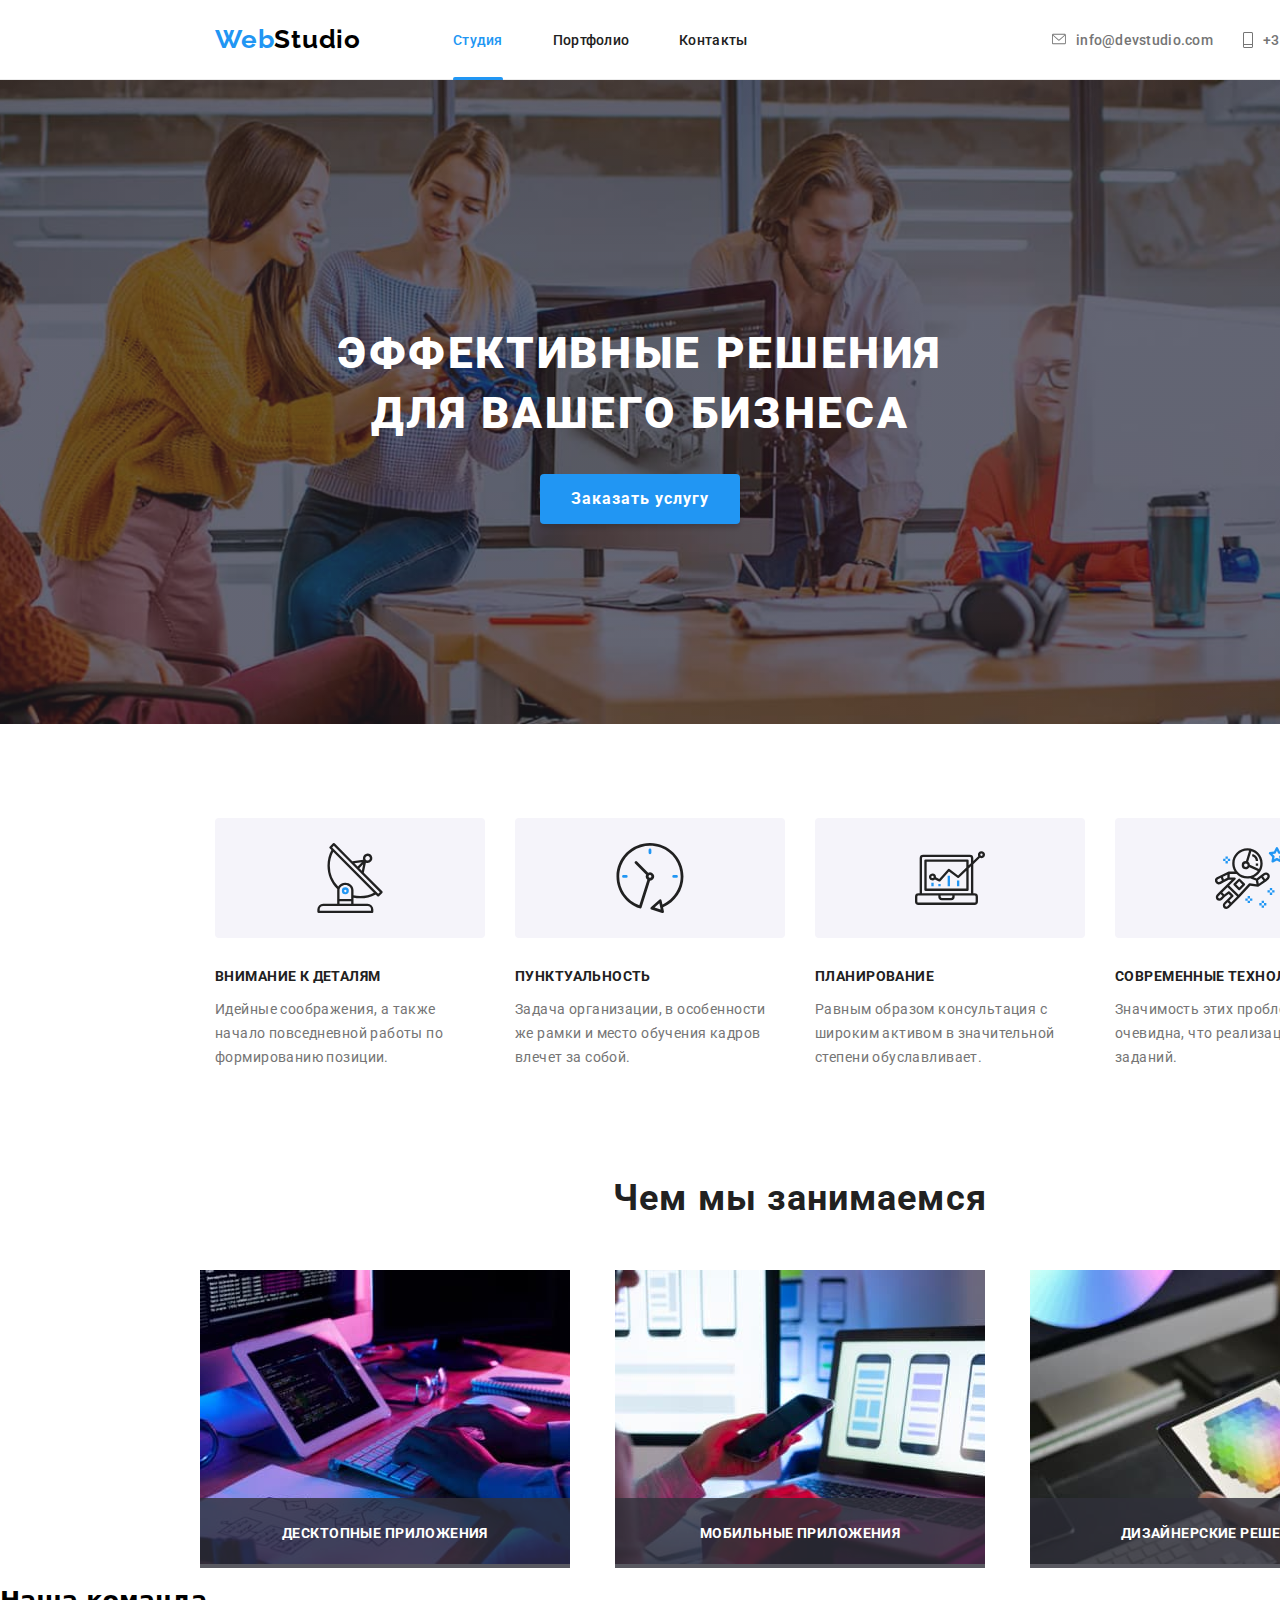
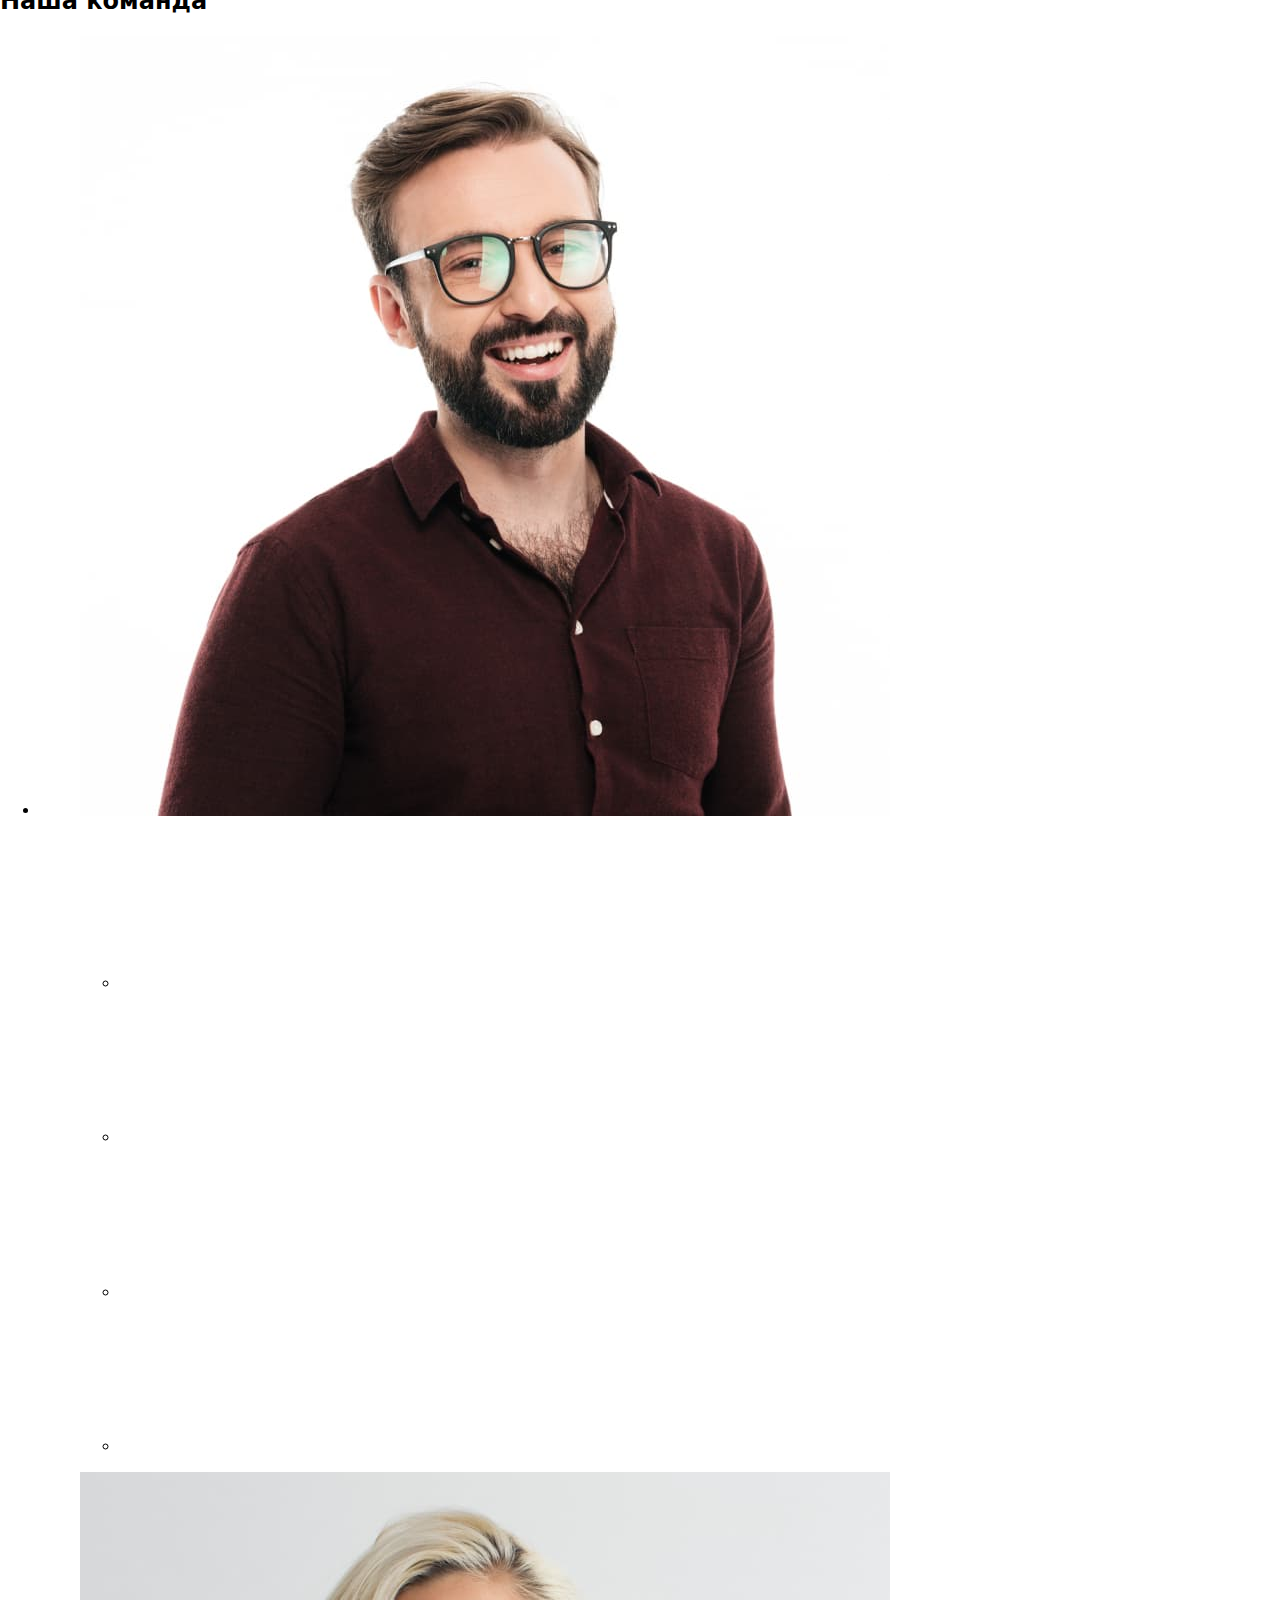
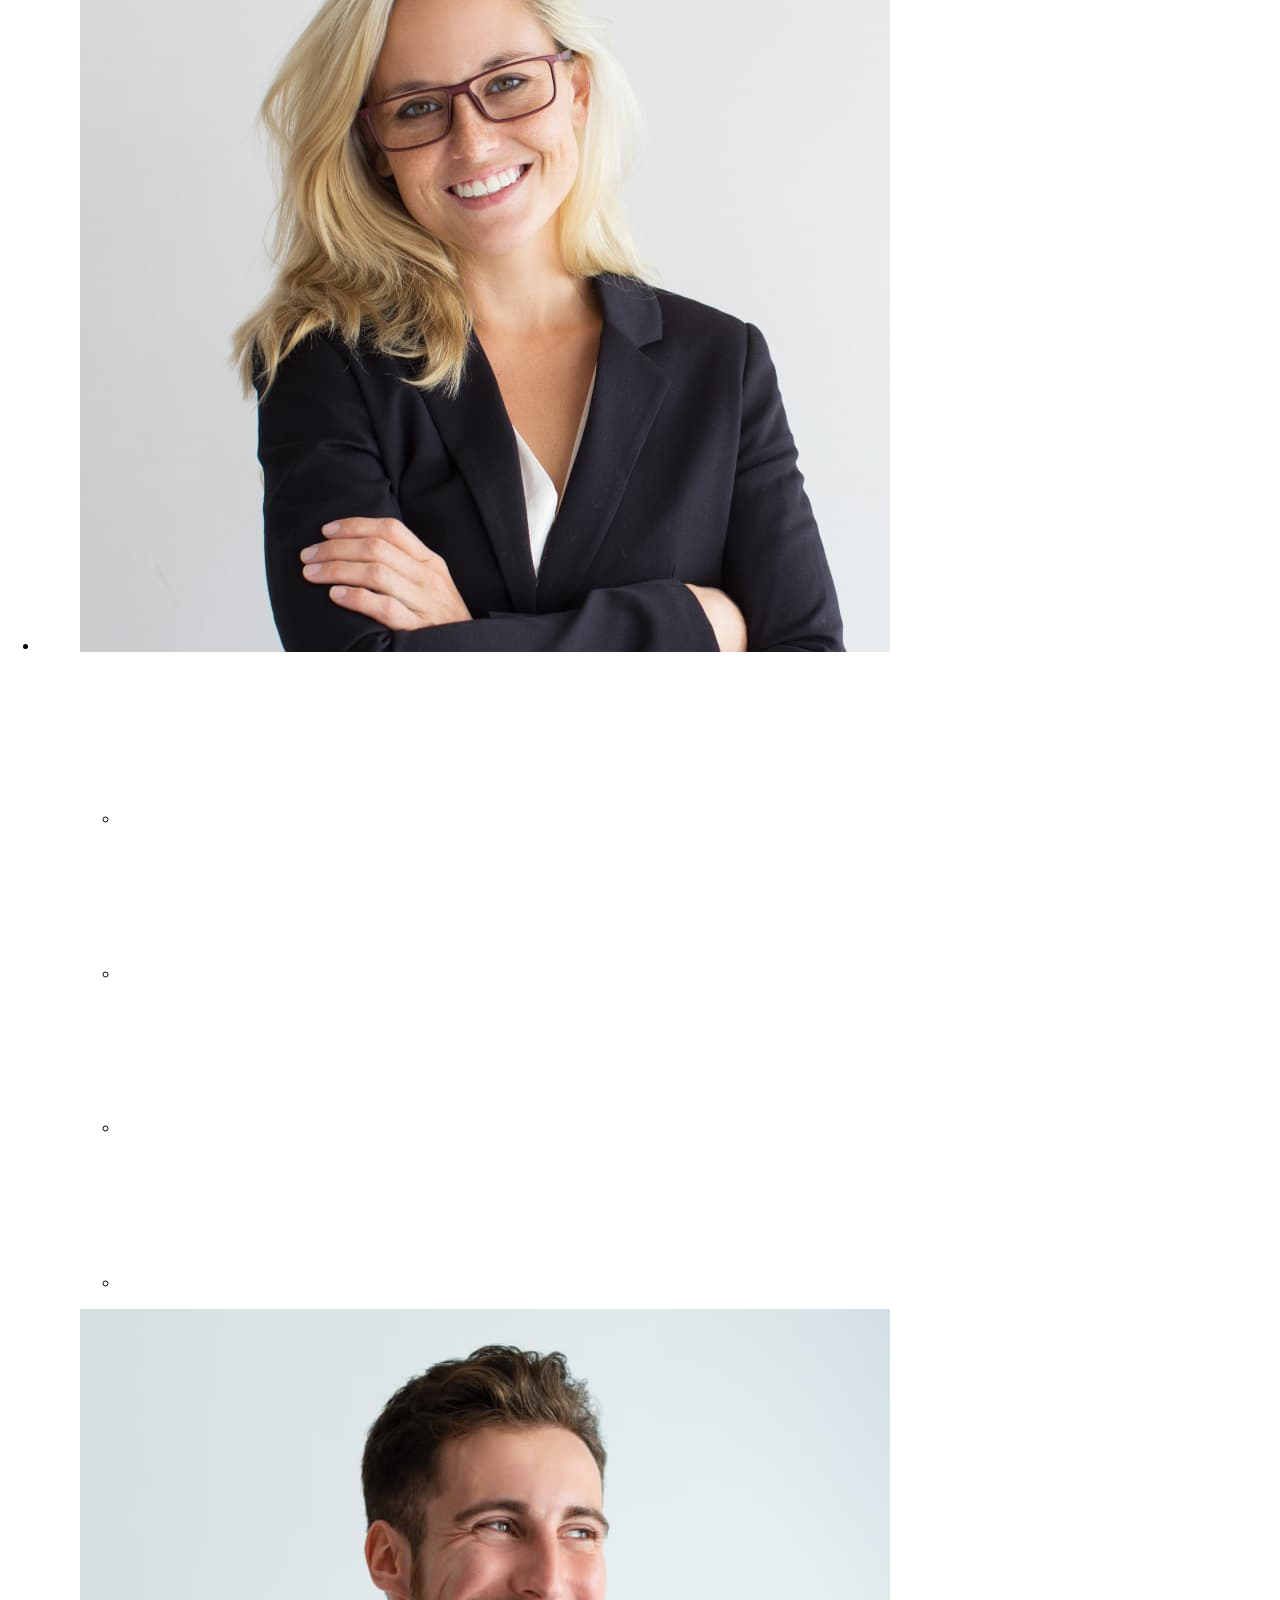
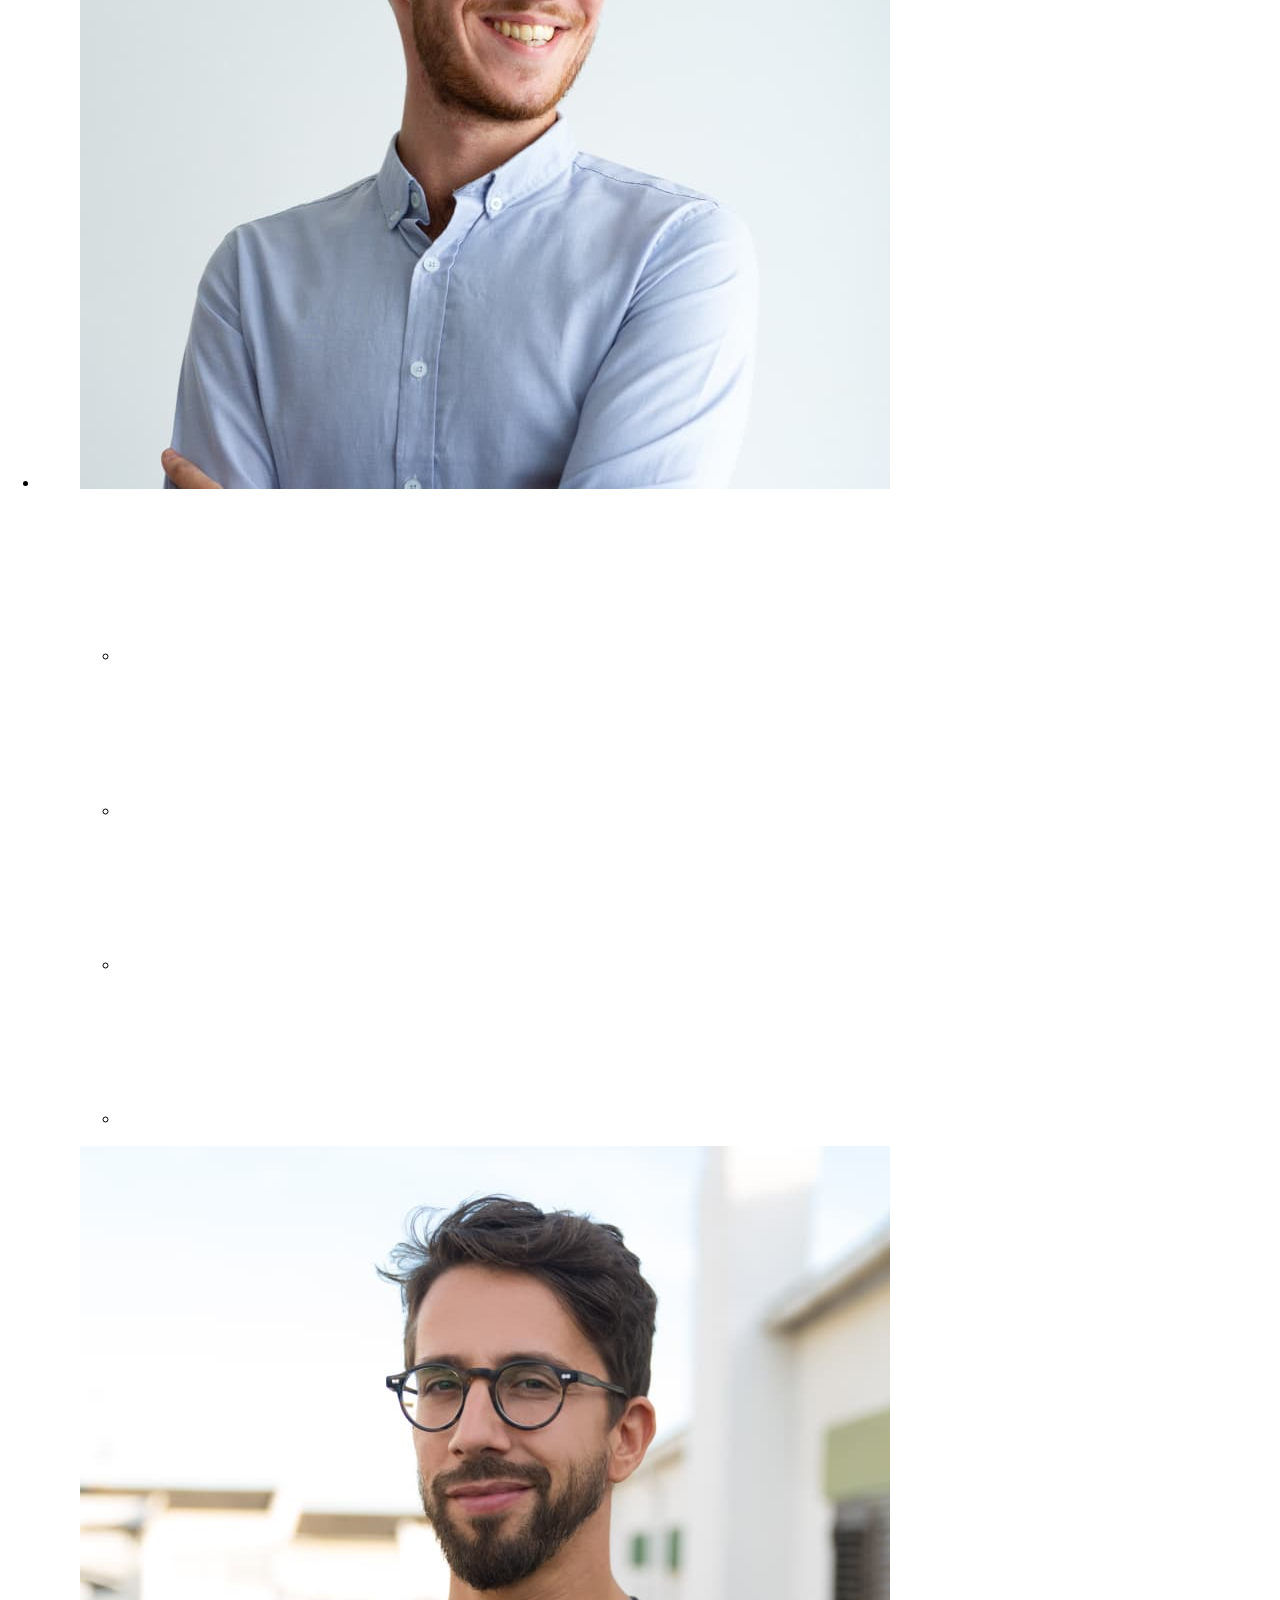
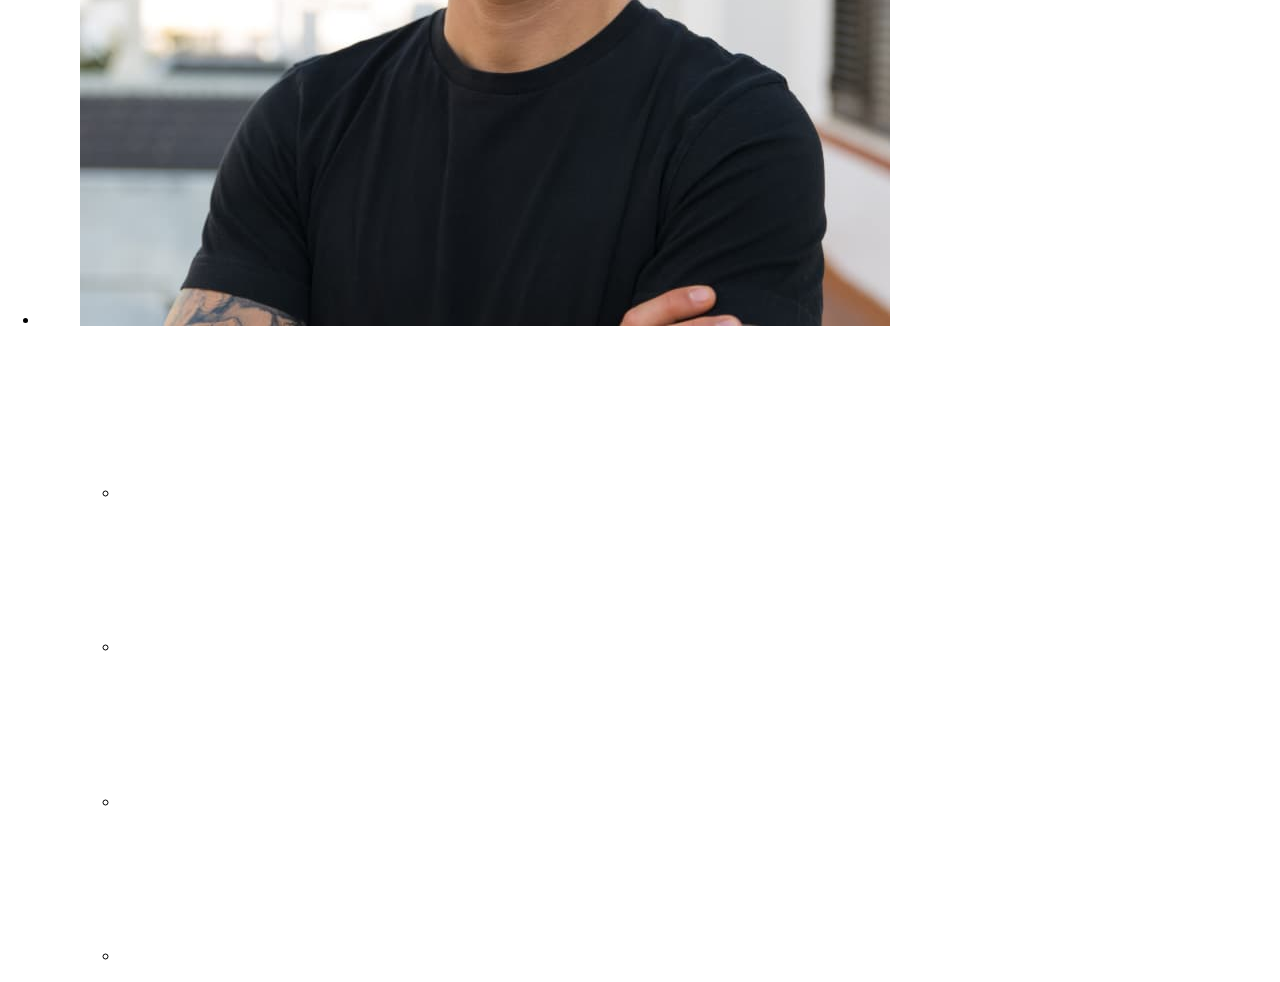
==== commit bc09878f: "Методология ВЕМ и Припроцессор SASS" ====
--- a/index.html
+++ b/index.html
@@ -157,7 +157,195 @@
                     </ul>
                 </div>
             </section>
-
+            <!--наша команда-->
+            <section class="our-team">
+                <h2 class="our-team__head">Наша команда</h2>
+                <div class="our-team__conteiner">
+                    <ul class="our-team__list">
+ 
+                        <li class="our-team__item">
+                            <figure class="our-team__card">
+                                <img src="./images/main/our_team/igor_demyanko.jpg" alt="" width="" height="">
+                                <div class="our-team__card-caption">
+                                    <h3 class="our-team__card-title"></h3>
+                                    <p class="our-team__card-specialty"></p>
+                                </div>
+                                <ul class="our-team__social-list">
+  
+                                    <li class="our-team__social-item">
+                                        <a href="" class="our-team__social-link">
+                                            <svg class="our-team__social-icon">
+                                                <use href=""></use>
+                                            </svg>
+                                        </a>
+                                    </li>
+ 
+                                    <li class="our-team__social-item">
+                                        <a href="" class="our-team__social-link">
+                                            <svg class="our-team__social-icon">
+                                                <use href=""></use>
+                                            </svg>
+                                        </a>
+                                    </li>
+                                    
+                                    <li class="our-team__social-item">
+                                        <a href="" class="our-team__social-link">
+                                            <svg class="our-team__social-icon">
+                                                <use href=""></use>
+                                            </svg>
+                                        </a>
+                                    </li>
+
+                                    <li class="our-team__social-item">
+                                        <a href="" class="our-team__social-link">
+                                            <svg class="our-team__social-icon">
+                                                <use href=""></use>
+                                            </svg>
+                                        </a>
+                                    </li>
+
+                                </ul>
+                            </figure>
+                        </li>
+
+                        <li class="our-team__item">
+                            <figure class="our-team__card">
+                                <img src="./images/main/our_team/olga_repina.jpg" alt="" width="" height="">
+                                <div class="our-team__card-caption">
+                                    <h3 class="our-team__card-title"></h3>
+                                    <p class="our-team__card-specialty"></p>
+                                </div>
+                                <ul class="our-team__social-list">
+  
+                                    <li class="our-team__social-item">
+                                        <a href="" class="our-team__social-link">
+                                            <svg class="our-team__social-icon">
+                                                <use href=""></use>
+                                            </svg>
+                                        </a>
+                                    </li>
+ 
+                                    <li class="our-team__social-item">
+                                        <a href="" class="our-team__social-link">
+                                            <svg class="our-team__social-icon">
+                                                <use href=""></use>
+                                            </svg>
+                                        </a>
+                                    </li>
+                                    
+                                    <li class="our-team__social-item">
+                                        <a href="" class="our-team__social-link">
+                                            <svg class="our-team__social-icon">
+                                                <use href=""></use>
+                                            </svg>
+                                        </a>
+                                    </li>
+
+                                    <li class="our-team__social-item">
+                                        <a href="" class="our-team__social-link">
+                                            <svg class="our-team__social-icon">
+                                                <use href=""></use>
+                                            </svg>
+                                        </a>
+                                    </li>
+
+                                </ul>
+                            </figure>
+                        </li>
+                       
+                        <li class="our-team__item">
+                            <figure class="our-team__card">
+                                <img src="./images/main/our_team/nikolay_tarasov.jpg" alt="" width="" height="">
+                                <div class="our-team__card-caption">
+                                    <h3 class="our-team__card-title"></h3>
+                                    <p class="our-team__card-specialty"></p>
+                                </div>
+                                <ul class="our-team__social-list">
+  
+                                    <li class="our-team__social-item">
+                                        <a href="" class="our-team__social-link">
+                                            <svg class="our-team__social-icon">
+                                                <use href=""></use>
+                                            </svg>
+                                        </a>
+                                    </li>
+ 
+                                    <li class="our-team__social-item">
+                                        <a href="" class="our-team__social-link">
+                                            <svg class="our-team__social-icon">
+                                                <use href=""></use>
+                                            </svg>
+                                        </a>
+                                    </li>
+                                    
+                                    <li class="our-team__social-item">
+                                        <a href="" class="our-team__social-link">
+                                            <svg class="our-team__social-icon">
+                                                <use href=""></use>
+                                            </svg>
+                                        </a>
+                                    </li>
+
+                                    <li class="our-team__social-item">
+                                        <a href="" class="our-team__social-link">
+                                            <svg class="our-team__social-icon">
+                                                <use href=""></use>
+                                            </svg>
+                                        </a>
+                                    </li>
+
+                                </ul>
+                            </figure>
+                        </li>
+
+                        <li class="our-team__item">
+                            <figure class="our-team__card">
+                                <img src="./images/main/our_team/mihail_ermakov.jpg" alt="" width="" height="">
+                                <div class="our-team__card-caption">
+                                    <h3 class="our-team__card-title"></h3>
+                                    <p class="our-team__card-specialty"></p>
+                                </div>
+                                <ul class="our-team__social-list">
+  
+                                    <li class="our-team__social-item">
+                                        <a href="" class="our-team__social-link">
+                                            <svg class="our-team__social-icon">
+                                                <use href=""></use>
+                                            </svg>
+                                        </a>
+                                    </li>
+ 
+                                    <li class="our-team__social-item">
+                                        <a href="" class="our-team__social-link">
+                                            <svg class="our-team__social-icon">
+                                                <use href=""></use>
+                                            </svg>
+                                        </a>
+                                    </li>
+                                    
+                                    <li class="our-team__social-item">
+                                        <a href="" class="our-team__social-link">
+                                            <svg class="our-team__social-icon">
+                                                <use href=""></use>
+                                            </svg>
+                                        </a>
+                                    </li>
+
+                                    <li class="our-team__social-item">
+                                        <a href="" class="our-team__social-link">
+                                            <svg class="our-team__social-icon">
+                                                <use href=""></use>
+                                            </svg>
+                                        </a>
+                                    </li>
+
+                                </ul>
+                            </figure>
+                        </li>
+                        
+                    </ul>
+                </div>
+            </section>
 
         </main>
         <!--Подвал-->
--- a/css/main.min.css
+++ b/css/main.min.css
@@ -1,2 +1,2 @@
-.mai-page{margin:0 auto 0 auto;overflow:hidden}.portfolio-page{margin:0 auto 0 auto;overflow:hidden}.header{max-width:1600px;margin:0 auto 0;overflow:hidden}.header__conteiner{display:-webkit-box;display:-ms-flexbox;display:flex;min-width:1170px;max-height:80px;margin:0 auto 0;padding:0 215px 0;border-bottom:1px solid #ECECEC}.logo{color:#000;width:145px;height:31px;text-decoration:none;margin:24px 93px 25px 0;font-family:"Raleway",sans-serif;font-style:normal;font-weight:bold;font-size:26px;line-height:1.192;letter-spacing:0.03em}.logo__first-word{color:#2196F3}.navigation{margin:0 305px 0 0}.navigation__list{display:-webkit-box;display:-ms-flexbox;display:flex;width:294px;list-style:none;padding:0;margin:0;font-family:"Roboto",sans-serif;font-style:normal;font-weight:500;font-size:14px;line-height:1.142;letter-spacing:0.02em}.navigation__item{position:relative;padding:32px 0 32px 0}.navigation__item:not(:last-child){margin-right:50px}.navigation__link{display:block;text-decoration:none;color:#212121}.navigation__link:hover,.navigation__link:focus{color:#2196F3;outline:none;-webkit-transition:color 250ms cubic-bezier(0.4, 0, 0.2, 1);transition:color 250ms cubic-bezier(0.4, 0, 0.2, 1)}.navigation__link--accent{color:#2196F3}.navigation__link--accent:focus{outline:1px solid #000}.navigation__link--accent::after{content:"";position:absolute;bottom:0;left:0;display:block;width:100%;height:4px;background-color:#2196F3;border-radius:2px;-webkit-transform:translateY(1px);transform:translateY(1px)}.navigation__link--accent::after:hover{content:"";position:absolute;bottom:0;left:0;display:block;width:100%;height:4px;background-color:#2196F3;border-radius:2px;-webkit-transform:translateY(1px);transform:translateY(1px)}.navigation__link--underline::after{content:"";position:absolute;bottom:0;left:0;display:block;width:100%;height:4px;background-color:#2196F3;border-radius:2px;-webkit-transform:translateY(1px) scaleX(0);transform:translateY(1px) scaleX(0);-webkit-transition:-webkit-transform 250ms cubic-bezier(0.4, 0, 0.2, 1);transition:-webkit-transform 250ms cubic-bezier(0.4, 0, 0.2, 1);transition:transform 250ms cubic-bezier(0.4, 0, 0.2, 1);transition:transform 250ms cubic-bezier(0.4, 0, 0.2, 1), -webkit-transform 250ms cubic-bezier(0.4, 0, 0.2, 1)}.navigation__link--underline:hover::after,.navigation__link--underline:focus::after{content:"";position:absolute;bottom:0;left:0;display:block;width:100%;height:4px;background-color:#2196F3;border-radius:2px;-webkit-transform:translateY(1px) scaleX(1);transform:translateY(1px) scaleX(1);-webkit-transition:-webkit-transform 250ms cubic-bezier(0.4, 0, 0.2, 1);transition:-webkit-transform 250ms cubic-bezier(0.4, 0, 0.2, 1);transition:transform 250ms cubic-bezier(0.4, 0, 0.2, 1);transition:transform 250ms cubic-bezier(0.4, 0, 0.2, 1), -webkit-transform 250ms cubic-bezier(0.4, 0, 0.2, 1)}.header__address{display:-webkit-box;display:-ms-flexbox;display:flex;-webkit-box-align:center;-ms-flex-align:center;align-items:center}.header__address-link{display:-webkit-inline-box;display:-ms-inline-flexbox;display:inline-flex;text-decoration:none;font-family:"Roboto",sans-serif;font-style:normal;font-weight:500;font-size:14px;line-height:1.142;letter-spacing:0.02em;color:#757575;width:161px;-webkit-box-align:center;-ms-flex-align:center;align-items:center;margin-right:30px;-webkit-transition:color 250ms cubic-bezier(0.4, 0, 0.2, 1);transition:color 250ms cubic-bezier(0.4, 0, 0.2, 1)}.header__address-link:hover,.header__address-link:focus{color:#2196F3;outline:none;-webkit-transition:color 250ms cubic-bezier(0.4, 0, 0.2, 1);transition:color 250ms cubic-bezier(0.4, 0, 0.2, 1)}.header__address-link--margin{margin-right:0;width:143px}.header__address-icon-envelope{width:16px;height:12px;margin-right:10px;fill:currentColor}.header__address-icon-phone{width:10px;height:16px;margin-right:10px;fill:currentColor}.hero{min-height:600px;margin:0 auto 0}.hero__conteiner{max-width:1600px;min-height:600px;margin-left:auto;margin-right:auto;padding-top:200px;padding-bottom:200px;background-color:var(--hero-background-color);background-size:cover;background-position:center;background-repeat:no-repeat;background-image:-webkit-gradient(linear, left top, right top, from(rgba(47,48,58,0.4)), to(rgba(47,48,58,0.4))),url("../images/main/hero_background/background.jpg");background-image:linear-gradient(to right, rgba(47,48,58,0.4), rgba(47,48,58,0.4)),url("../images/main/hero_background/background.jpg")}.visually-hidden{position:absolute;width:1px;height:1px;margin:-1px;border:0;padding:0;white-space:nowrap;-webkit-clip-path:inset(100%);clip-path:inset(100%);clip:rect(0 0 0 0);overflow:hidden}.hero__title{width:696px;min-height:120px;margin-left:auto;margin-right:auto;margin-bottom:30px;font-family:"Roboto",sans-serif;font-style:normal;font-weight:900;font-size:44px;line-height:1.363;letter-spacing:0.06em;text-align:center;text-transform:uppercase;color:#fff}.hero__button{display:-webkit-box;display:-ms-flexbox;display:flex;-webkit-box-pack:center;-ms-flex-pack:center;justify-content:center;-webkit-box-align:center;-ms-flex-align:center;align-items:center;margin-left:auto;margin-right:auto;padding:0;width:200px;min-height:50px;-webkit-box-shadow:0px 4px 4px rgba(0,0,0,0.15);box-shadow:0px 4px 4px rgba(0,0,0,0.15);border-radius:4px;border:none;background-color:#2196F3}.hero__button-text{font-family:"Roboto",sans-serif;font-style:normal;font-weight:bold;font-size:16px;line-height:1.875;letter-spacing:0.06em;color:#fff}.visually-hidden{position:absolute;width:1px;height:1px;margin:-1px;border:0;padding:0;white-space:nowrap;-webkit-clip-path:inset(100%);clip-path:inset(100%);clip:rect(0 0 0 0);overflow:hidden}.features{max-width:1600px;min-height:251px;margin:94px auto 0;padding:0 215px 0}.features__conteiner{max-width:1170px}.features__list{display:-webkit-box;display:-ms-flexbox;display:flex;list-style:none;padding:0}.features__item{width:270px}.features__item:not(:last-child){margin-right:30px}.features__icon-box{display:-webkit-box;display:-ms-flexbox;display:flex;-webkit-box-align:center;-ms-flex-align:center;align-items:center;-webkit-box-pack:center;-ms-flex-pack:center;justify-content:center;width:270px;height:120px;border-radius:4px;background-color:#F5F4FA}.features__icon{width:70px;height:70px}.features__item-head{margin-top:30px;font-family:"Roboto",sans-serif;font-style:normal;font-weight:bold;font-size:14px;line-height:1.142;letter-spacing:0.03em;text-transform:uppercase;color:#212121}.features__item-text{margin-top:10px;font-family:"Roboto",sans-serif;font-style:normal;font-weight:normal;font-size:14px;line-height:1.714;letter-spacing:0.03em;color:#757575}.we-are-doing{min-width:1600px;min-height:386px;margin:94px auto 0 auto}.we-are-doing__header{font-family:"Roboto",sans-serif;font-style:normal;font-weight:bold;font-size:36px;line-height:1.166;text-align:center;letter-spacing:0.03em;color:#212121;margin:0}.we-are-doing__conteiner{max-width:1200px;margin:50px auto 0 auto}.we-are-doing__list{display:-webkit-box;display:-ms-flexbox;display:flex;min-width:1170px;-webkit-box-pack:justify;-ms-flex-pack:justify;justify-content:space-between;list-style:none;margin:0;padding:0}.we-are-doing__item{position:relative}.we-are-doing__item-lable{position:absolute;bottom:0;left:0;width:370px;height:70px;background-color:rgba(47,48,58,0.8)}.we-are-doing___item-lable-text{margin:0;font-family:Roboto;font-style:normal;font-weight:bold;font-size:14px;line-height:1.142;text-align:center;letter-spacing:0.03em;text-transform:uppercase;color:#fff}.backdrop{position:fixed;top:0;left:0;width:100%;height:100%;opacity:1;-webkit-transform:scale(1);transform:scale(1);-webkit-transition:opacity 1000ms cubic-bezier(0.4, 0, 0.2, 1) 250ms;transition:opacity 1000ms cubic-bezier(0.4, 0, 0.2, 1) 250ms;background-color:rgba(0,0,0,0.5)}.is-hidden{opacity:0;pointer-events:none;-webkit-transform:scale(0);transform:scale(0);-webkit-transition:opacity 750ms cubic-bezier(0.4, 0, 0.2, 1),-webkit-transform 1000ms cubic-bezier(0.4, 0, 0.2, 1);transition:opacity 750ms cubic-bezier(0.4, 0, 0.2, 1),-webkit-transform 1000ms cubic-bezier(0.4, 0, 0.2, 1);transition:transform 1000ms cubic-bezier(0.4, 0, 0.2, 1),opacity 750ms cubic-bezier(0.4, 0, 0.2, 1);transition:transform 1000ms cubic-bezier(0.4, 0, 0.2, 1),opacity 750ms cubic-bezier(0.4, 0, 0.2, 1),-webkit-transform 1000ms cubic-bezier(0.4, 0, 0.2, 1)}.modal{position:absolute;top:50%;left:50%;-webkit-transform:translate(-50%, -50%) scale(1) perspective(500px) rotateY(0deg);transform:translate(-50%, -50%) scale(1) perspective(500px) rotateY(0deg);-webkit-transition:opacity 250ms cubic-bezier(0.4, 0, 0.2, 1),-webkit-transform 750ms cubic-bezier(0.4, 0, 0.2, 1);transition:opacity 250ms cubic-bezier(0.4, 0, 0.2, 1),-webkit-transform 750ms cubic-bezier(0.4, 0, 0.2, 1);transition:transform 750ms cubic-bezier(0.4, 0, 0.2, 1),opacity 250ms cubic-bezier(0.4, 0, 0.2, 1);transition:transform 750ms cubic-bezier(0.4, 0, 0.2, 1),opacity 250ms cubic-bezier(0.4, 0, 0.2, 1),-webkit-transform 750ms cubic-bezier(0.4, 0, 0.2, 1);padding:40px;width:528px;height:581px;background-color:#fff;border-radius:4px}.backdrop.is-hidden>.modal{position:absolute;top:50%;left:50%;-webkit-transform:translate(-50%, -50%) scale(0) perspective(500px) rotateY(90deg);transform:translate(-50%, -50%) scale(0) perspective(500px) rotateY(90deg);-webkit-transition:opacity 500ms cubic-bezier(0.4, 0, 0.2, 1),-webkit-transform 750ms cubic-bezier(0.4, 0, 0.2, 1);transition:opacity 500ms cubic-bezier(0.4, 0, 0.2, 1),-webkit-transform 750ms cubic-bezier(0.4, 0, 0.2, 1);transition:transform 750ms cubic-bezier(0.4, 0, 0.2, 1),opacity 500ms cubic-bezier(0.4, 0, 0.2, 1);transition:transform 750ms cubic-bezier(0.4, 0, 0.2, 1),opacity 500ms cubic-bezier(0.4, 0, 0.2, 1),-webkit-transform 750ms cubic-bezier(0.4, 0, 0.2, 1);padding:40px;width:528px;height:581px;background-color:#fff;border-radius:4px}.modal__round-button-close{position:fixed;top:8px;right:8px;width:30px;height:30px;border:1px solid rgba(0,0,0,0.1);border-radius:50%;background-color:#fff;display:-webkit-box;display:-ms-flexbox;display:flex;-webkit-box-align:center;-ms-flex-align:center;align-items:center;-webkit-box-pack:center;-ms-flex-pack:center;justify-content:center}.modal__round-button-close:focus{outline:none;border:1px solid #000;border-radius:50%;background-color:#fff}.modal__close-icon{width:12px;height:12px}.modal__round-button-close:hover>.modal__close-icon,.modal__round-button-close:focus>.modal__close-icon{fill:#2196F3;-webkit-transition:fill 250ms cubic-bezier(0.4, 0, 0.2, 1);transition:fill 250ms cubic-bezier(0.4, 0, 0.2, 1)}.modal__head{width:448px;height:23px;font-family:"Roboto",sans-serif;font-style:normal;font-weight:bold;font-size:20px;line-height:1.15;letter-spacing:0.03em;color:#212121;margin:0}.form{width:448px;height:342px;margin-top:12px}.form__blok{position:relative;width:448px;height:58px;margin-top:10px}.form__lable{font-family:"Roboto",sans-serif;font-style:normal;font-weight:normal;font-size:12px;line-height:1.166;color:#757575}.form__input{width:448px;margin-top:4px;border-radius:4px;border:1px solid rgba(33,33,33,0.2);padding:11px 11px 11px 42px;-webkit-transition-property:border-color;transition-property:border-color;-webkit-transition-duration:250ms;transition-duration:250ms;-webkit-transition-timing-function:cubic-bezier(0.4, 0, 0.2, 1);transition-timing-function:cubic-bezier(0.4, 0, 0.2, 1)}.form__input:focus{outline:none;border:1px solid #2196F3;border-radius:4px;padding-left:42px;-webkit-transition-property:border-color;transition-property:border-color;-webkit-transition-duration:250ms;transition-duration:250ms;-webkit-transition-timing-function:cubic-bezier(0.4, 0, 0.2, 1);transition-timing-function:cubic-bezier(0.4, 0, 0.2, 1)}.form__input-icon{position:absolute;left:15px;top:35px;width:18px;height:18px;fill:#212121;-webkit-transition-property:fill;transition-property:fill;-webkit-transition-duration:250ms;transition-duration:250ms;-webkit-transition-timing-function:cubic-bezier(0.4, 0, 0.2, 1);transition-timing-function:cubic-bezier(0.4, 0, 0.2, 1)}.form__input:focus ~ .form__input-icon{fill:#2196F3;-webkit-transition-property:fill;transition-property:fill;-webkit-transition-duration:250ms;transition-duration:250ms;-webkit-transition-timing-function:cubic-bezier(0.4, 0, 0.2, 1);transition-timing-function:cubic-bezier(0.4, 0, 0.2, 1)}.form__commits{width:448px;margin-top:10px}.form__commits::-webkit-input-placeholder{font-family:"Roboto",sans-serif;font-style:normal;font-weight:normal;font-size:12px;line-height:1.166;letter-spacing:0.01em;color:rgba(117,117,117,0.5)}.form__commits:-ms-input-placeholder{font-family:"Roboto",sans-serif;font-style:normal;font-weight:normal;font-size:12px;line-height:1.166;letter-spacing:0.01em;color:rgba(117,117,117,0.5)}.form__commits::-ms-input-placeholder{font-family:"Roboto",sans-serif;font-style:normal;font-weight:normal;font-size:12px;line-height:1.166;letter-spacing:0.01em;color:rgba(117,117,117,0.5)}.form__commits::placeholder{font-family:"Roboto",sans-serif;font-style:normal;font-weight:normal;font-size:12px;line-height:1.166;letter-spacing:0.01em;color:rgba(117,117,117,0.5)}.form__area-commits{width:448px;height:120px;resize:none;padding:12px 16px;margin-top:4px;border-radius:4px;border:1px solid rgba(33,33,33,0.2);-webkit-transition-property:border-color;transition-property:border-color;-webkit-transition-duration:250ms;transition-duration:250ms;-webkit-transition-timing-function:cubic-bezier(0.4, 0, 0.2, 1);transition-timing-function:cubic-bezier(0.4, 0, 0.2, 1)}.form__area-commits:focus{width:448px;height:120px;resize:none;padding:12px 16px;margin-top:4px;border-radius:4px;border:1px solid #2196F3;outline:none;-webkit-transition-property:border-color;transition-property:border-color;-webkit-transition-duration:250ms;transition-duration:250ms;-webkit-transition-timing-function:cubic-bezier(0.4, 0, 0.2, 1);transition-timing-function:cubic-bezier(0.4, 0, 0.2, 1)}.form__checkbox{position:relative;width:448px;height:24px;margin:20px auto 0}.form__checkbox input[type='checkbox']{position:absolute;width:1px;height:1px;margin:-1px;border:0;padding:0;white-space:nowrap;-webkit-clip-path:inset(100%);clip-path:inset(100%);clip:rect(0 0 0 0);overflow:hidden}.form__checkbox-lable{margin-left:24px;font-family:"Roboto",sans-serif;font-style:normal;font-weight:normal;font-size:14px;line-height:1.714;letter-spacing:0.03em;color:#757575}.form__checkbox-icon{position:absolute;top:50%;left:0;-webkit-transform:translateY(-50%);transform:translateY(-50%);width:16px;height:15px;background-color:#fff;border:2px solid #212121;border-radius:2px;-webkit-transition:background-color 250ms cubic-bezier(0.4, 0, 0.2, 1),border 250ms cubic-bezier(0.4, 0, 0.2, 1);transition:background-color 250ms cubic-bezier(0.4, 0, 0.2, 1),border 250ms cubic-bezier(0.4, 0, 0.2, 1)}.form__checkbox input[type='checkbox']:checked+.form__checkbox-icon{position:absolute;top:50%;left:0;-webkit-transform:translateY(-50%);transform:translateY(-50%);width:16px;height:15px;background-image:url("../../images/icon-check.svg");background-size:contain;background-origin:border-box;background-color:#2196F3;border:2px solid transparent;border-radius:2px;-webkit-transition:background-color 250ms cubic-bezier(0.4, 0, 0.2, 1),border 250ms cubic-bezier(0.4, 0, 0.2, 1);transition:background-color 250ms cubic-bezier(0.4, 0, 0.2, 1),border 250ms cubic-bezier(0.4, 0, 0.2, 1)}.form__checkbox-link{font-family:"Roboto",sans-serif;font-style:normal;font-weight:normal;font-size:14px;line-height:1.714;letter-spacing:0.03em;color:#2196F3}.form__button{display:-webkit-box;display:-ms-flexbox;display:flex;-webkit-box-align:center;-ms-flex-align:center;align-items:center;width:200px;height:50px;margin:30px auto 0 auto;padding:0;border:0;border-radius:4px;background-color:#2196F3;-webkit-box-shadow:0px 4px 4px rgba(0,0,0,0.15);box-shadow:0px 4px 4px rgba(0,0,0,0.15);-webkit-transition-property:background-color;transition-property:background-color;-webkit-transition-duration:250ms;transition-duration:250ms;-webkit-transition-timing-function:cubic-bezier(0.4, 0, 0.2, 1);transition-timing-function:cubic-bezier(0.4, 0, 0.2, 1)}.form__button:hover{display:-webkit-box;display:-ms-flexbox;display:flex;-webkit-box-align:center;-ms-flex-align:center;align-items:center;width:200px;height:50px;margin:30px auto 0 auto;padding:0;border:0;border-radius:4px;background-color:#188CE8;-webkit-box-shadow:0px 4px 4px rgba(0,0,0,0.15);box-shadow:0px 4px 4px rgba(0,0,0,0.15);-webkit-transition-property:background-color;transition-property:background-color;-webkit-transition-duration:250ms;transition-duration:250ms;-webkit-transition-timing-function:cubic-bezier(0.4, 0, 0.2, 1);transition-timing-function:cubic-bezier(0.4, 0, 0.2, 1)}.form__button-text{margin-left:auto;margin-right:auto;font-family:"Roboto",sans-serif;font-style:normal;font-weight:bold;font-size:16px;line-height:1.875;color:#fff}
+.mai-page{margin:0 auto 0 auto;overflow:hidden}.portfolio-page{margin:0 auto 0 auto;overflow:hidden}.header{max-width:1600px;margin:0 auto 0;overflow:hidden}.header__conteiner{display:-webkit-box;display:-ms-flexbox;display:flex;min-width:1170px;max-height:80px;margin:0 auto 0;padding:0 215px 0;border-bottom:1px solid #ECECEC}.logo{color:#000;width:145px;height:31px;text-decoration:none;margin:24px 93px 25px 0;font-family:"Raleway",sans-serif;font-style:normal;font-weight:bold;font-size:26px;line-height:1.192;letter-spacing:0.03em}.logo__first-word{color:#2196F3}.navigation{margin:0 305px 0 0}.navigation__list{display:-webkit-box;display:-ms-flexbox;display:flex;width:294px;list-style:none;padding:0;margin:0;font-family:"Roboto",sans-serif;font-style:normal;font-weight:500;font-size:14px;line-height:1.142;letter-spacing:0.02em}.navigation__item{position:relative;padding:32px 0 32px 0}.navigation__item:not(:last-child){margin-right:50px}.navigation__link{display:block;text-decoration:none;color:#212121}.navigation__link:hover,.navigation__link:focus{color:#2196F3;outline:none;-webkit-transition:color 250ms cubic-bezier(0.4, 0, 0.2, 1);transition:color 250ms cubic-bezier(0.4, 0, 0.2, 1)}.navigation__link--accent{color:#2196F3}.navigation__link--accent:focus{outline:1px solid #000}.navigation__link--accent::after{content:"";position:absolute;bottom:0;left:0;display:block;width:100%;height:4px;background-color:#2196F3;border-radius:2px;-webkit-transform:translateY(1px);transform:translateY(1px)}.navigation__link--accent::after:hover{content:"";position:absolute;bottom:0;left:0;display:block;width:100%;height:4px;background-color:#2196F3;border-radius:2px;-webkit-transform:translateY(1px);transform:translateY(1px)}.navigation__link--underline::after{content:"";position:absolute;bottom:0;left:0;display:block;width:100%;height:4px;background-color:#2196F3;border-radius:2px;-webkit-transform:translateY(1px) scaleX(0);transform:translateY(1px) scaleX(0);-webkit-transition:-webkit-transform 250ms cubic-bezier(0.4, 0, 0.2, 1);transition:-webkit-transform 250ms cubic-bezier(0.4, 0, 0.2, 1);transition:transform 250ms cubic-bezier(0.4, 0, 0.2, 1);transition:transform 250ms cubic-bezier(0.4, 0, 0.2, 1), -webkit-transform 250ms cubic-bezier(0.4, 0, 0.2, 1)}.navigation__link--underline:hover::after,.navigation__link--underline:focus::after{content:"";position:absolute;bottom:0;left:0;display:block;width:100%;height:4px;background-color:#2196F3;border-radius:2px;-webkit-transform:translateY(1px) scaleX(1);transform:translateY(1px) scaleX(1);-webkit-transition:-webkit-transform 250ms cubic-bezier(0.4, 0, 0.2, 1);transition:-webkit-transform 250ms cubic-bezier(0.4, 0, 0.2, 1);transition:transform 250ms cubic-bezier(0.4, 0, 0.2, 1);transition:transform 250ms cubic-bezier(0.4, 0, 0.2, 1), -webkit-transform 250ms cubic-bezier(0.4, 0, 0.2, 1)}.header__address{display:-webkit-box;display:-ms-flexbox;display:flex;-webkit-box-align:center;-ms-flex-align:center;align-items:center}.header__address-link{display:-webkit-inline-box;display:-ms-inline-flexbox;display:inline-flex;text-decoration:none;font-family:"Roboto",sans-serif;font-style:normal;font-weight:500;font-size:14px;line-height:1.142;letter-spacing:0.02em;color:#757575;width:161px;-webkit-box-align:center;-ms-flex-align:center;align-items:center;margin-right:30px;-webkit-transition:color 250ms cubic-bezier(0.4, 0, 0.2, 1);transition:color 250ms cubic-bezier(0.4, 0, 0.2, 1)}.header__address-link:hover,.header__address-link:focus{color:#2196F3;outline:none;-webkit-transition:color 250ms cubic-bezier(0.4, 0, 0.2, 1);transition:color 250ms cubic-bezier(0.4, 0, 0.2, 1)}.header__address-link--margin{margin-right:0;width:143px}.header__address-icon-envelope{width:16px;height:12px;margin-right:10px;fill:currentColor}.header__address-icon-phone{width:10px;height:16px;margin-right:10px;fill:currentColor}.hero{min-height:600px;margin:0 auto 0}.hero__conteiner{max-width:1600px;min-height:600px;margin-left:auto;margin-right:auto;padding-top:200px;padding-bottom:200px;background-color:var(--hero-background-color);background-size:cover;background-position:center;background-repeat:no-repeat;background-image:-webkit-gradient(linear, left top, right top, from(rgba(47,48,58,0.4)), to(rgba(47,48,58,0.4))),url("../images/main/hero_background/background.jpg");background-image:linear-gradient(to right, rgba(47,48,58,0.4), rgba(47,48,58,0.4)),url("../images/main/hero_background/background.jpg")}.visually-hidden{position:absolute;width:1px;height:1px;margin:-1px;border:0;padding:0;white-space:nowrap;-webkit-clip-path:inset(100%);clip-path:inset(100%);clip:rect(0 0 0 0);overflow:hidden}.hero__title{width:696px;min-height:120px;margin-left:auto;margin-right:auto;margin-bottom:30px;font-family:"Roboto",sans-serif;font-style:normal;font-weight:900;font-size:44px;line-height:1.363;letter-spacing:0.06em;text-align:center;text-transform:uppercase;color:#fff}.hero__button{display:-webkit-box;display:-ms-flexbox;display:flex;-webkit-box-pack:center;-ms-flex-pack:center;justify-content:center;-webkit-box-align:center;-ms-flex-align:center;align-items:center;margin-left:auto;margin-right:auto;padding:0;width:200px;min-height:50px;-webkit-box-shadow:0px 4px 4px rgba(0,0,0,0.15);box-shadow:0px 4px 4px rgba(0,0,0,0.15);border-radius:4px;border:none;background-color:#2196F3}.hero__button-text{font-family:"Roboto",sans-serif;font-style:normal;font-weight:bold;font-size:16px;line-height:1.875;letter-spacing:0.06em;color:#fff}.visually-hidden{position:absolute;width:1px;height:1px;margin:-1px;border:0;padding:0;white-space:nowrap;-webkit-clip-path:inset(100%);clip-path:inset(100%);clip:rect(0 0 0 0);overflow:hidden}.features{max-width:1600px;min-height:251px;margin:94px auto 0;padding:0 215px 0}.features__conteiner{max-width:1170px}.features__list{display:-webkit-box;display:-ms-flexbox;display:flex;list-style:none;padding:0}.features__item{width:270px}.features__item:not(:last-child){margin-right:30px}.features__icon-box{display:-webkit-box;display:-ms-flexbox;display:flex;-webkit-box-align:center;-ms-flex-align:center;align-items:center;-webkit-box-pack:center;-ms-flex-pack:center;justify-content:center;width:270px;height:120px;border-radius:4px;background-color:#F5F4FA}.features__icon{width:70px;height:70px}.features__item-head{margin-top:30px;font-family:"Roboto",sans-serif;font-style:normal;font-weight:bold;font-size:14px;line-height:1.142;letter-spacing:0.03em;text-transform:uppercase;color:#212121}.features__item-text{margin-top:10px;font-family:"Roboto",sans-serif;font-style:normal;font-weight:normal;font-size:14px;line-height:1.714;letter-spacing:0.03em;color:#757575}.we-are-doing{min-width:1600px;min-height:386px;margin:94px auto 0 auto}.we-are-doing__header{font-family:"Roboto",sans-serif;font-style:normal;font-weight:bold;font-size:36px;line-height:1.166;text-align:center;letter-spacing:0.03em;color:#212121;margin:0}.we-are-doing__conteiner{max-width:1200px;margin:50px auto 0 auto}.we-are-doing__list{display:-webkit-box;display:-ms-flexbox;display:flex;min-width:1170px;-webkit-box-pack:justify;-ms-flex-pack:justify;justify-content:space-between;list-style:none;margin:0;padding:0}.we-are-doing__item{position:relative}.we-are-doing__item-lable{position:absolute;bottom:0;left:0;padding:27px 0 27px 0;width:370px;height:70px;background-color:rgba(47,48,58,0.8)}.we-are-doing___item-lable-text{margin:0;font-family:Roboto;font-style:normal;font-weight:bold;font-size:14px;line-height:1.142;text-align:center;letter-spacing:0.03em;text-transform:uppercase;color:#fff}.backdrop{position:fixed;top:0;left:0;width:100%;height:100%;opacity:1;-webkit-transform:scale(1);transform:scale(1);-webkit-transition:opacity 1000ms cubic-bezier(0.4, 0, 0.2, 1) 250ms;transition:opacity 1000ms cubic-bezier(0.4, 0, 0.2, 1) 250ms;background-color:rgba(0,0,0,0.5)}.is-hidden{opacity:0;pointer-events:none;-webkit-transform:scale(0);transform:scale(0);-webkit-transition:opacity 750ms cubic-bezier(0.4, 0, 0.2, 1),-webkit-transform 1000ms cubic-bezier(0.4, 0, 0.2, 1);transition:opacity 750ms cubic-bezier(0.4, 0, 0.2, 1),-webkit-transform 1000ms cubic-bezier(0.4, 0, 0.2, 1);transition:transform 1000ms cubic-bezier(0.4, 0, 0.2, 1),opacity 750ms cubic-bezier(0.4, 0, 0.2, 1);transition:transform 1000ms cubic-bezier(0.4, 0, 0.2, 1),opacity 750ms cubic-bezier(0.4, 0, 0.2, 1),-webkit-transform 1000ms cubic-bezier(0.4, 0, 0.2, 1)}.modal{position:absolute;top:50%;left:50%;-webkit-transform:translate(-50%, -50%) scale(1) perspective(500px) rotateY(0deg);transform:translate(-50%, -50%) scale(1) perspective(500px) rotateY(0deg);-webkit-transition:opacity 250ms cubic-bezier(0.4, 0, 0.2, 1),-webkit-transform 750ms cubic-bezier(0.4, 0, 0.2, 1);transition:opacity 250ms cubic-bezier(0.4, 0, 0.2, 1),-webkit-transform 750ms cubic-bezier(0.4, 0, 0.2, 1);transition:transform 750ms cubic-bezier(0.4, 0, 0.2, 1),opacity 250ms cubic-bezier(0.4, 0, 0.2, 1);transition:transform 750ms cubic-bezier(0.4, 0, 0.2, 1),opacity 250ms cubic-bezier(0.4, 0, 0.2, 1),-webkit-transform 750ms cubic-bezier(0.4, 0, 0.2, 1);padding:40px;width:528px;height:581px;background-color:#fff;border-radius:4px}.backdrop.is-hidden>.modal{position:absolute;top:50%;left:50%;-webkit-transform:translate(-50%, -50%) scale(0) perspective(500px) rotateY(90deg);transform:translate(-50%, -50%) scale(0) perspective(500px) rotateY(90deg);-webkit-transition:opacity 500ms cubic-bezier(0.4, 0, 0.2, 1),-webkit-transform 750ms cubic-bezier(0.4, 0, 0.2, 1);transition:opacity 500ms cubic-bezier(0.4, 0, 0.2, 1),-webkit-transform 750ms cubic-bezier(0.4, 0, 0.2, 1);transition:transform 750ms cubic-bezier(0.4, 0, 0.2, 1),opacity 500ms cubic-bezier(0.4, 0, 0.2, 1);transition:transform 750ms cubic-bezier(0.4, 0, 0.2, 1),opacity 500ms cubic-bezier(0.4, 0, 0.2, 1),-webkit-transform 750ms cubic-bezier(0.4, 0, 0.2, 1);padding:40px;width:528px;height:581px;background-color:#fff;border-radius:4px}.modal__round-button-close{position:fixed;top:8px;right:8px;width:30px;height:30px;border:1px solid rgba(0,0,0,0.1);border-radius:50%;background-color:#fff;display:-webkit-box;display:-ms-flexbox;display:flex;-webkit-box-align:center;-ms-flex-align:center;align-items:center;-webkit-box-pack:center;-ms-flex-pack:center;justify-content:center}.modal__round-button-close:focus{outline:none;border:1px solid #000;border-radius:50%;background-color:#fff}.modal__close-icon{width:12px;height:12px}.modal__round-button-close:hover>.modal__close-icon,.modal__round-button-close:focus>.modal__close-icon{fill:#2196F3;-webkit-transition:fill 250ms cubic-bezier(0.4, 0, 0.2, 1);transition:fill 250ms cubic-bezier(0.4, 0, 0.2, 1)}.modal__head{width:448px;height:23px;font-family:"Roboto",sans-serif;font-style:normal;font-weight:bold;font-size:20px;line-height:1.15;letter-spacing:0.03em;color:#212121;margin:0}.form{width:448px;height:342px;margin-top:12px}.form__blok{position:relative;width:448px;height:58px;margin-top:10px}.form__lable{font-family:"Roboto",sans-serif;font-style:normal;font-weight:normal;font-size:12px;line-height:1.166;color:#757575}.form__input{width:448px;margin-top:4px;border-radius:4px;border:1px solid rgba(33,33,33,0.2);padding:11px 11px 11px 42px;-webkit-transition-property:border-color;transition-property:border-color;-webkit-transition-duration:250ms;transition-duration:250ms;-webkit-transition-timing-function:cubic-bezier(0.4, 0, 0.2, 1);transition-timing-function:cubic-bezier(0.4, 0, 0.2, 1)}.form__input:focus{outline:none;border:1px solid #2196F3;border-radius:4px;padding-left:42px;-webkit-transition-property:border-color;transition-property:border-color;-webkit-transition-duration:250ms;transition-duration:250ms;-webkit-transition-timing-function:cubic-bezier(0.4, 0, 0.2, 1);transition-timing-function:cubic-bezier(0.4, 0, 0.2, 1)}.form__input-icon{position:absolute;left:15px;top:35px;width:18px;height:18px;fill:#212121;-webkit-transition-property:fill;transition-property:fill;-webkit-transition-duration:250ms;transition-duration:250ms;-webkit-transition-timing-function:cubic-bezier(0.4, 0, 0.2, 1);transition-timing-function:cubic-bezier(0.4, 0, 0.2, 1)}.form__input:focus ~ .form__input-icon{fill:#2196F3;-webkit-transition-property:fill;transition-property:fill;-webkit-transition-duration:250ms;transition-duration:250ms;-webkit-transition-timing-function:cubic-bezier(0.4, 0, 0.2, 1);transition-timing-function:cubic-bezier(0.4, 0, 0.2, 1)}.form__commits{width:448px;margin-top:10px}.form__commits::-webkit-input-placeholder{font-family:"Roboto",sans-serif;font-style:normal;font-weight:normal;font-size:12px;line-height:1.166;letter-spacing:0.01em;color:rgba(117,117,117,0.5)}.form__commits:-ms-input-placeholder{font-family:"Roboto",sans-serif;font-style:normal;font-weight:normal;font-size:12px;line-height:1.166;letter-spacing:0.01em;color:rgba(117,117,117,0.5)}.form__commits::-ms-input-placeholder{font-family:"Roboto",sans-serif;font-style:normal;font-weight:normal;font-size:12px;line-height:1.166;letter-spacing:0.01em;color:rgba(117,117,117,0.5)}.form__commits::placeholder{font-family:"Roboto",sans-serif;font-style:normal;font-weight:normal;font-size:12px;line-height:1.166;letter-spacing:0.01em;color:rgba(117,117,117,0.5)}.form__area-commits{width:448px;height:120px;resize:none;padding:12px 16px;margin-top:4px;border-radius:4px;border:1px solid rgba(33,33,33,0.2);-webkit-transition-property:border-color;transition-property:border-color;-webkit-transition-duration:250ms;transition-duration:250ms;-webkit-transition-timing-function:cubic-bezier(0.4, 0, 0.2, 1);transition-timing-function:cubic-bezier(0.4, 0, 0.2, 1)}.form__area-commits:focus{width:448px;height:120px;resize:none;padding:12px 16px;margin-top:4px;border-radius:4px;border:1px solid #2196F3;outline:none;-webkit-transition-property:border-color;transition-property:border-color;-webkit-transition-duration:250ms;transition-duration:250ms;-webkit-transition-timing-function:cubic-bezier(0.4, 0, 0.2, 1);transition-timing-function:cubic-bezier(0.4, 0, 0.2, 1)}.form__checkbox{position:relative;width:448px;height:24px;margin:20px auto 0}.form__checkbox input[type='checkbox']{position:absolute;width:1px;height:1px;margin:-1px;border:0;padding:0;white-space:nowrap;-webkit-clip-path:inset(100%);clip-path:inset(100%);clip:rect(0 0 0 0);overflow:hidden}.form__checkbox-lable{margin-left:24px;font-family:"Roboto",sans-serif;font-style:normal;font-weight:normal;font-size:14px;line-height:1.714;letter-spacing:0.03em;color:#757575}.form__checkbox-icon{position:absolute;top:50%;left:0;-webkit-transform:translateY(-50%);transform:translateY(-50%);width:16px;height:15px;background-color:#fff;border:2px solid #212121;border-radius:2px;-webkit-transition:background-color 250ms cubic-bezier(0.4, 0, 0.2, 1),border 250ms cubic-bezier(0.4, 0, 0.2, 1);transition:background-color 250ms cubic-bezier(0.4, 0, 0.2, 1),border 250ms cubic-bezier(0.4, 0, 0.2, 1)}.form__checkbox input[type='checkbox']:checked+.form__checkbox-icon{position:absolute;top:50%;left:0;-webkit-transform:translateY(-50%);transform:translateY(-50%);width:16px;height:15px;background-image:url("../../images/icon-check.svg");background-size:contain;background-origin:border-box;background-color:#2196F3;border:2px solid transparent;border-radius:2px;-webkit-transition:background-color 250ms cubic-bezier(0.4, 0, 0.2, 1),border 250ms cubic-bezier(0.4, 0, 0.2, 1);transition:background-color 250ms cubic-bezier(0.4, 0, 0.2, 1),border 250ms cubic-bezier(0.4, 0, 0.2, 1)}.form__checkbox-link{font-family:"Roboto",sans-serif;font-style:normal;font-weight:normal;font-size:14px;line-height:1.714;letter-spacing:0.03em;color:#2196F3}.form__button{display:-webkit-box;display:-ms-flexbox;display:flex;-webkit-box-align:center;-ms-flex-align:center;align-items:center;width:200px;height:50px;margin:30px auto 0 auto;padding:0;border:0;border-radius:4px;background-color:#2196F3;-webkit-box-shadow:0px 4px 4px rgba(0,0,0,0.15);box-shadow:0px 4px 4px rgba(0,0,0,0.15);-webkit-transition-property:background-color;transition-property:background-color;-webkit-transition-duration:250ms;transition-duration:250ms;-webkit-transition-timing-function:cubic-bezier(0.4, 0, 0.2, 1);transition-timing-function:cubic-bezier(0.4, 0, 0.2, 1)}.form__button:hover{display:-webkit-box;display:-ms-flexbox;display:flex;-webkit-box-align:center;-ms-flex-align:center;align-items:center;width:200px;height:50px;margin:30px auto 0 auto;padding:0;border:0;border-radius:4px;background-color:#188CE8;-webkit-box-shadow:0px 4px 4px rgba(0,0,0,0.15);box-shadow:0px 4px 4px rgba(0,0,0,0.15);-webkit-transition-property:background-color;transition-property:background-color;-webkit-transition-duration:250ms;transition-duration:250ms;-webkit-transition-timing-function:cubic-bezier(0.4, 0, 0.2, 1);transition-timing-function:cubic-bezier(0.4, 0, 0.2, 1)}.form__button-text{margin-left:auto;margin-right:auto;font-family:"Roboto",sans-serif;font-style:normal;font-weight:bold;font-size:16px;line-height:1.875;color:#fff}
 /*# sourceMappingURL=main.min.css.map */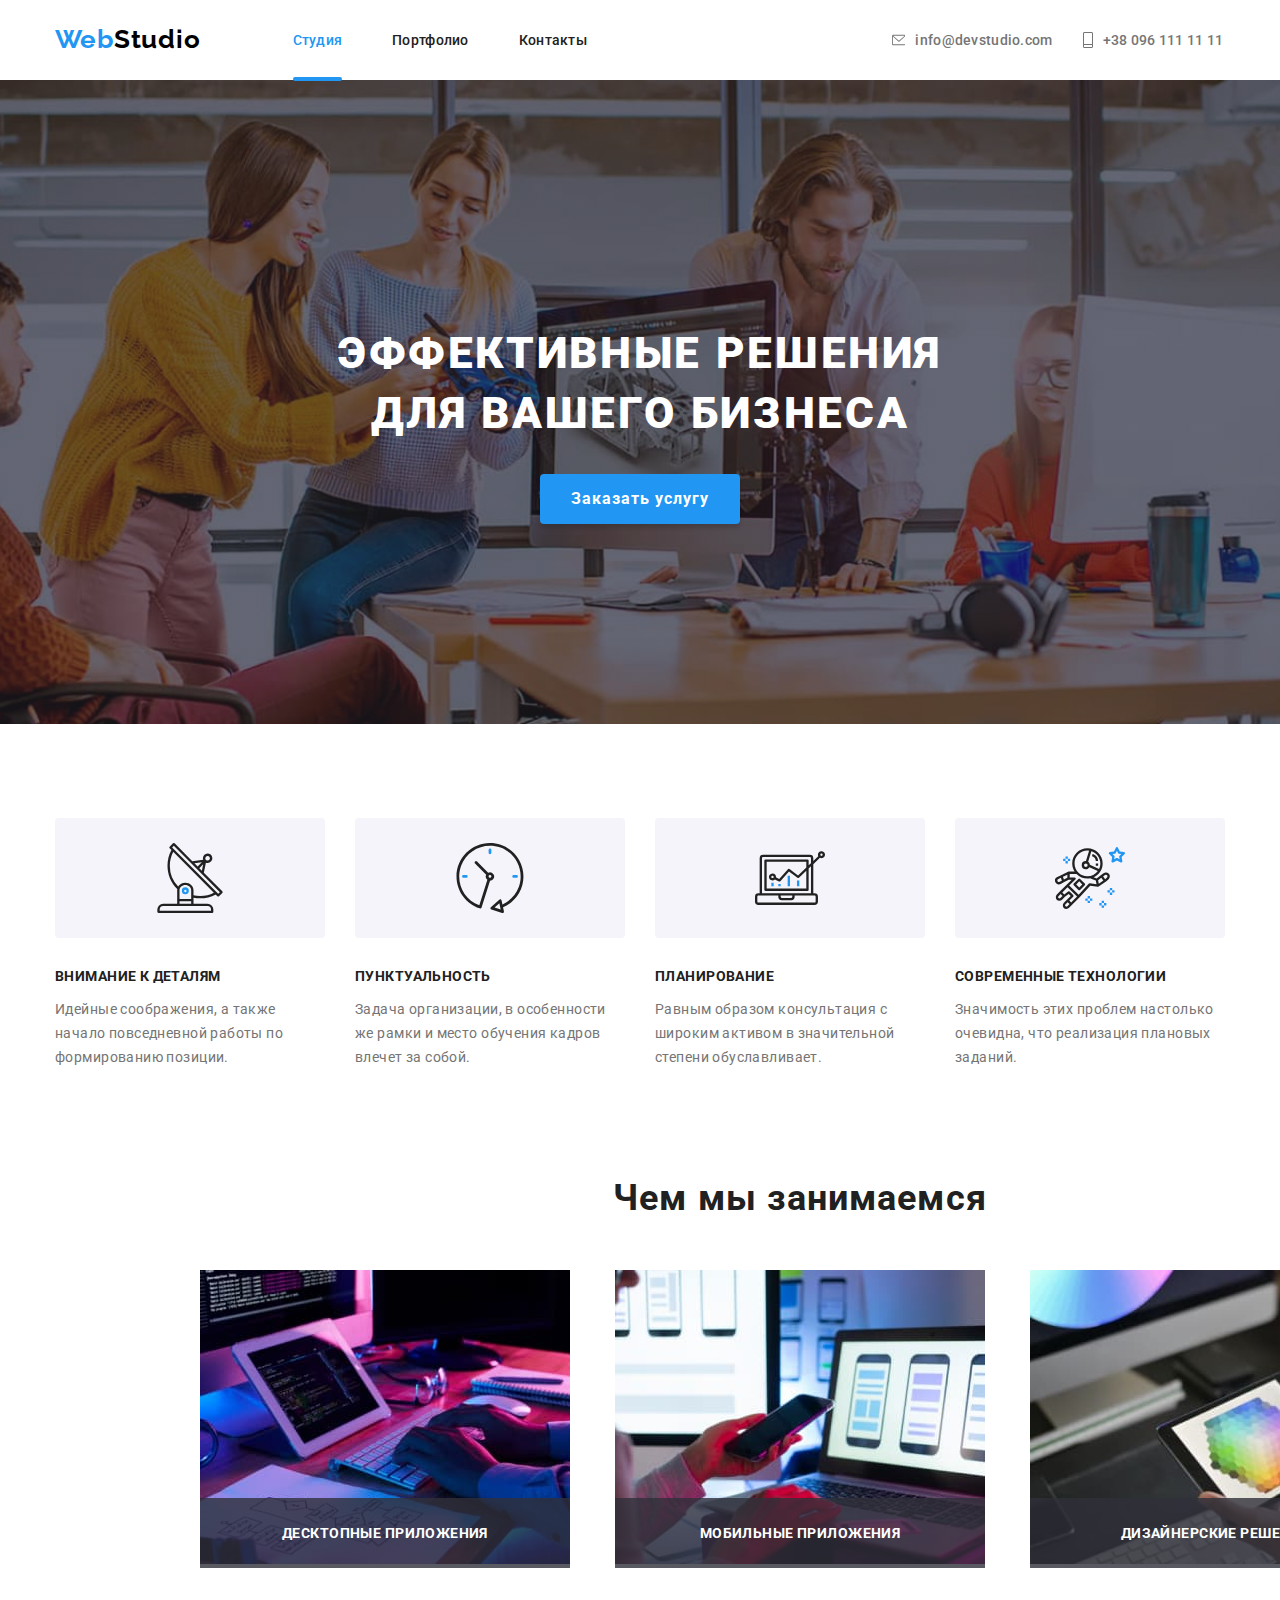
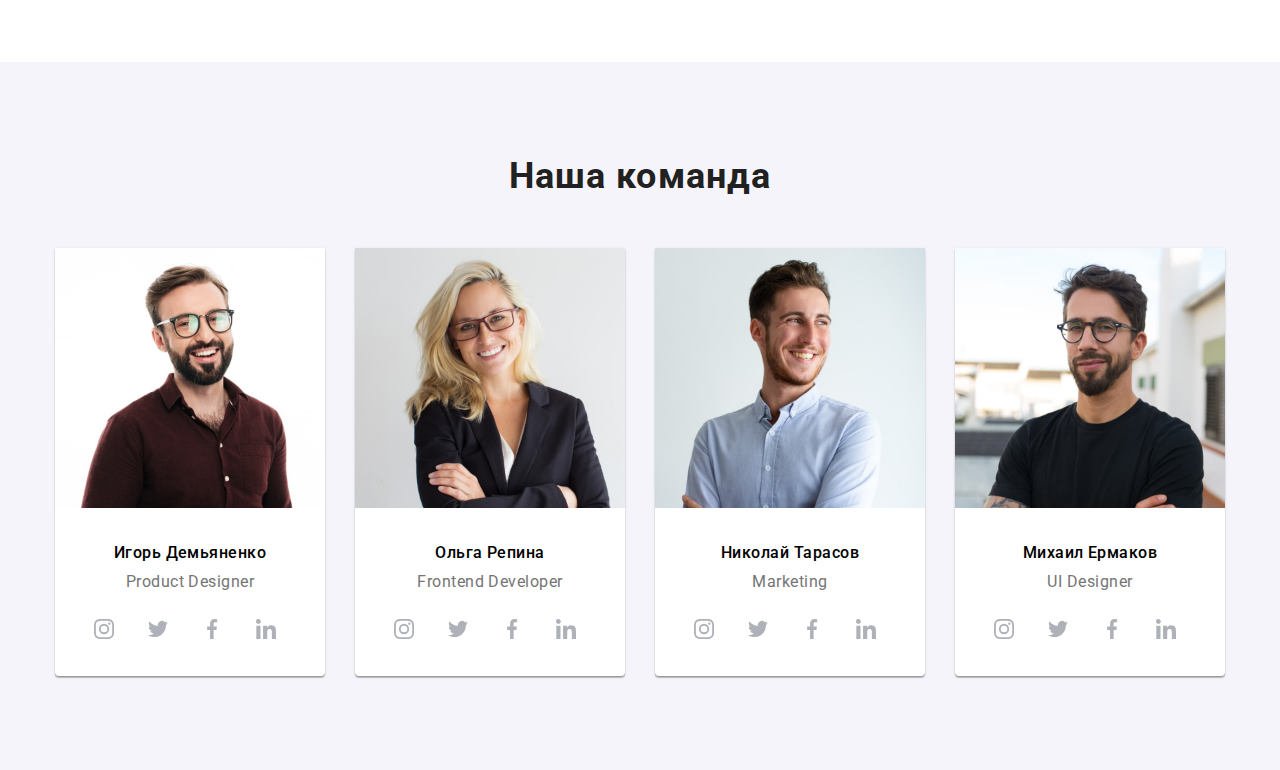
==== commit 55494a2c: "Методология ВЕМ и Припроцессор SASS" ====
--- a/index.html
+++ b/index.html
@@ -159,23 +159,23 @@
             </section>
             <!--наша команда-->
             <section class="our-team">
-                <h2 class="our-team__head">Наша команда</h2>
                 <div class="our-team__conteiner">
+                    <h2 class="our-team__head">Наша команда</h2>
                     <ul class="our-team__list">
  
                         <li class="our-team__item">
                             <figure class="our-team__card">
-                                <img src="./images/main/our_team/igor_demyanko.jpg" alt="" width="" height="">
+                                <img src="./images/main/our_team/igor_demyanko.jpg" alt="" width="270" height="260">
                                 <div class="our-team__card-caption">
-                                    <h3 class="our-team__card-title"></h3>
-                                    <p class="our-team__card-specialty"></p>
+                                    <h3 class="our-team__card-title">Игорь Демьяненко</h3>
+                                    <p class="our-team__card-specialty">Product Designer</p>
                                 </div>
                                 <ul class="our-team__social-list">
   
                                     <li class="our-team__social-item">
                                         <a href="" class="our-team__social-link">
                                             <svg class="our-team__social-icon">
-                                                <use href=""></use>
+                                                <use href="./images/icon.svg#icon-instagram"></use>
                                             </svg>
                                         </a>
                                     </li>
@@ -183,7 +183,7 @@
                                     <li class="our-team__social-item">
                                         <a href="" class="our-team__social-link">
                                             <svg class="our-team__social-icon">
-                                                <use href=""></use>
+                                                <use href="./images/icon.svg#icon-twitter"></use>
                                             </svg>
                                         </a>
                                     </li>
@@ -191,15 +191,15 @@
                                     <li class="our-team__social-item">
                                         <a href="" class="our-team__social-link">
                                             <svg class="our-team__social-icon">
-                                                <use href=""></use>
-                                            </svg>
-                                        </a>
-                                    </li>
-
-                                    <li class="our-team__social-item">
-                                        <a href="" class="our-team__social-link">
-                                            <svg class="our-team__social-icon">
-                                                <use href=""></use>
+                                                <use href="./images/icon.svg#icon-facebook"></use>
+                                            </svg>
+                                        </a>
+                                    </li>
+
+                                    <li class="our-team__social-item">
+                                        <a href="" class="our-team__social-link">
+                                            <svg class="our-team__social-icon">
+                                                <use href="./images/icon.svg#icon-linkedin"></use>
                                             </svg>
                                         </a>
                                     </li>
@@ -210,17 +210,17 @@
 
                         <li class="our-team__item">
                             <figure class="our-team__card">
-                                <img src="./images/main/our_team/olga_repina.jpg" alt="" width="" height="">
+                                <img src="./images/main/our_team/olga_repina.jpg" alt="" width="270" height="260">
                                 <div class="our-team__card-caption">
-                                    <h3 class="our-team__card-title"></h3>
-                                    <p class="our-team__card-specialty"></p>
+                                    <h3 class="our-team__card-title">Ольга Репина</h3>
+                                    <p class="our-team__card-specialty">Frontend Developer</p>
                                 </div>
                                 <ul class="our-team__social-list">
   
                                     <li class="our-team__social-item">
                                         <a href="" class="our-team__social-link">
                                             <svg class="our-team__social-icon">
-                                                <use href=""></use>
+                                                <use href="./images/icon.svg#icon-instagram"></use>
                                             </svg>
                                         </a>
                                     </li>
@@ -228,7 +228,7 @@
                                     <li class="our-team__social-item">
                                         <a href="" class="our-team__social-link">
                                             <svg class="our-team__social-icon">
-                                                <use href=""></use>
+                                                <use href="./images/icon.svg#icon-twitter"></use>
                                             </svg>
                                         </a>
                                     </li>
@@ -236,15 +236,15 @@
                                     <li class="our-team__social-item">
                                         <a href="" class="our-team__social-link">
                                             <svg class="our-team__social-icon">
-                                                <use href=""></use>
-                                            </svg>
-                                        </a>
-                                    </li>
-
-                                    <li class="our-team__social-item">
-                                        <a href="" class="our-team__social-link">
-                                            <svg class="our-team__social-icon">
-                                                <use href=""></use>
+                                                <use href="./images/icon.svg#icon-facebook"></use>
+                                            </svg>
+                                        </a>
+                                    </li>
+
+                                    <li class="our-team__social-item">
+                                        <a href="" class="our-team__social-link">
+                                            <svg class="our-team__social-icon">
+                                                <use href="./images/icon.svg#icon-linkedin"></use>
                                             </svg>
                                         </a>
                                     </li>
@@ -255,17 +255,17 @@
                        
                         <li class="our-team__item">
                             <figure class="our-team__card">
-                                <img src="./images/main/our_team/nikolay_tarasov.jpg" alt="" width="" height="">
+                                <img src="./images/main/our_team/nikolay_tarasov.jpg" alt="" width="270" height="260">
                                 <div class="our-team__card-caption">
-                                    <h3 class="our-team__card-title"></h3>
-                                    <p class="our-team__card-specialty"></p>
+                                    <h3 class="our-team__card-title">Николай Тарасов</h3>
+                                    <p class="our-team__card-specialty">Marketing</p>
                                 </div>
                                 <ul class="our-team__social-list">
   
                                     <li class="our-team__social-item">
                                         <a href="" class="our-team__social-link">
                                             <svg class="our-team__social-icon">
-                                                <use href=""></use>
+                                                <use href="./images/icon.svg#icon-instagram"></use>
                                             </svg>
                                         </a>
                                     </li>
@@ -273,7 +273,7 @@
                                     <li class="our-team__social-item">
                                         <a href="" class="our-team__social-link">
                                             <svg class="our-team__social-icon">
-                                                <use href=""></use>
+                                                <use href="./images/icon.svg#icon-twitter"></use>
                                             </svg>
                                         </a>
                                     </li>
@@ -281,15 +281,15 @@
                                     <li class="our-team__social-item">
                                         <a href="" class="our-team__social-link">
                                             <svg class="our-team__social-icon">
-                                                <use href=""></use>
-                                            </svg>
-                                        </a>
-                                    </li>
-
-                                    <li class="our-team__social-item">
-                                        <a href="" class="our-team__social-link">
-                                            <svg class="our-team__social-icon">
-                                                <use href=""></use>
+                                                <use href="./images/icon.svg#icon-facebook"></use>
+                                            </svg>
+                                        </a>
+                                    </li>
+
+                                    <li class="our-team__social-item">
+                                        <a href="" class="our-team__social-link">
+                                            <svg class="our-team__social-icon">
+                                                <use href="./images/icon.svg#icon-linkedin"></use>
                                             </svg>
                                         </a>
                                     </li>
@@ -300,17 +300,17 @@
 
                         <li class="our-team__item">
                             <figure class="our-team__card">
-                                <img src="./images/main/our_team/mihail_ermakov.jpg" alt="" width="" height="">
+                                <img src="./images/main/our_team/mihail_ermakov.jpg" alt="" width="270" height="260">
                                 <div class="our-team__card-caption">
-                                    <h3 class="our-team__card-title"></h3>
-                                    <p class="our-team__card-specialty"></p>
+                                    <h3 class="our-team__card-title">Михаил Ермаков</h3>
+                                    <p class="our-team__card-specialty">UI Designer</p>
                                 </div>
                                 <ul class="our-team__social-list">
   
                                     <li class="our-team__social-item">
                                         <a href="" class="our-team__social-link">
                                             <svg class="our-team__social-icon">
-                                                <use href=""></use>
+                                                <use href="./images/icon.svg#icon-instagram"></use>
                                             </svg>
                                         </a>
                                     </li>
@@ -318,7 +318,7 @@
                                     <li class="our-team__social-item">
                                         <a href="" class="our-team__social-link">
                                             <svg class="our-team__social-icon">
-                                                <use href=""></use>
+                                                <use href="./images/icon.svg#icon-twitter"></use>
                                             </svg>
                                         </a>
                                     </li>
@@ -326,15 +326,15 @@
                                     <li class="our-team__social-item">
                                         <a href="" class="our-team__social-link">
                                             <svg class="our-team__social-icon">
-                                                <use href=""></use>
-                                            </svg>
-                                        </a>
-                                    </li>
-
-                                    <li class="our-team__social-item">
-                                        <a href="" class="our-team__social-link">
-                                            <svg class="our-team__social-icon">
-                                                <use href=""></use>
+                                                <use href="./images/icon.svg#icon-facebook"></use>
+                                            </svg>
+                                        </a>
+                                    </li>
+
+                                    <li class="our-team__social-item">
+                                        <a href="" class="our-team__social-link">
+                                            <svg class="our-team__social-icon">
+                                                <use href="./images/icon.svg#icon-linkedin"></use>
                                             </svg>
                                         </a>
                                     </li>
--- a/css/main.min.css
+++ b/css/main.min.css
@@ -1,2 +1,2 @@
-.mai-page{margin:0 auto 0 auto;overflow:hidden}.portfolio-page{margin:0 auto 0 auto;overflow:hidden}.header{max-width:1600px;margin:0 auto 0;overflow:hidden}.header__conteiner{display:-webkit-box;display:-ms-flexbox;display:flex;min-width:1170px;max-height:80px;margin:0 auto 0;padding:0 215px 0;border-bottom:1px solid #ECECEC}.logo{color:#000;width:145px;height:31px;text-decoration:none;margin:24px 93px 25px 0;font-family:"Raleway",sans-serif;font-style:normal;font-weight:bold;font-size:26px;line-height:1.192;letter-spacing:0.03em}.logo__first-word{color:#2196F3}.navigation{margin:0 305px 0 0}.navigation__list{display:-webkit-box;display:-ms-flexbox;display:flex;width:294px;list-style:none;padding:0;margin:0;font-family:"Roboto",sans-serif;font-style:normal;font-weight:500;font-size:14px;line-height:1.142;letter-spacing:0.02em}.navigation__item{position:relative;padding:32px 0 32px 0}.navigation__item:not(:last-child){margin-right:50px}.navigation__link{display:block;text-decoration:none;color:#212121}.navigation__link:hover,.navigation__link:focus{color:#2196F3;outline:none;-webkit-transition:color 250ms cubic-bezier(0.4, 0, 0.2, 1);transition:color 250ms cubic-bezier(0.4, 0, 0.2, 1)}.navigation__link--accent{color:#2196F3}.navigation__link--accent:focus{outline:1px solid #000}.navigation__link--accent::after{content:"";position:absolute;bottom:0;left:0;display:block;width:100%;height:4px;background-color:#2196F3;border-radius:2px;-webkit-transform:translateY(1px);transform:translateY(1px)}.navigation__link--accent::after:hover{content:"";position:absolute;bottom:0;left:0;display:block;width:100%;height:4px;background-color:#2196F3;border-radius:2px;-webkit-transform:translateY(1px);transform:translateY(1px)}.navigation__link--underline::after{content:"";position:absolute;bottom:0;left:0;display:block;width:100%;height:4px;background-color:#2196F3;border-radius:2px;-webkit-transform:translateY(1px) scaleX(0);transform:translateY(1px) scaleX(0);-webkit-transition:-webkit-transform 250ms cubic-bezier(0.4, 0, 0.2, 1);transition:-webkit-transform 250ms cubic-bezier(0.4, 0, 0.2, 1);transition:transform 250ms cubic-bezier(0.4, 0, 0.2, 1);transition:transform 250ms cubic-bezier(0.4, 0, 0.2, 1), -webkit-transform 250ms cubic-bezier(0.4, 0, 0.2, 1)}.navigation__link--underline:hover::after,.navigation__link--underline:focus::after{content:"";position:absolute;bottom:0;left:0;display:block;width:100%;height:4px;background-color:#2196F3;border-radius:2px;-webkit-transform:translateY(1px) scaleX(1);transform:translateY(1px) scaleX(1);-webkit-transition:-webkit-transform 250ms cubic-bezier(0.4, 0, 0.2, 1);transition:-webkit-transform 250ms cubic-bezier(0.4, 0, 0.2, 1);transition:transform 250ms cubic-bezier(0.4, 0, 0.2, 1);transition:transform 250ms cubic-bezier(0.4, 0, 0.2, 1), -webkit-transform 250ms cubic-bezier(0.4, 0, 0.2, 1)}.header__address{display:-webkit-box;display:-ms-flexbox;display:flex;-webkit-box-align:center;-ms-flex-align:center;align-items:center}.header__address-link{display:-webkit-inline-box;display:-ms-inline-flexbox;display:inline-flex;text-decoration:none;font-family:"Roboto",sans-serif;font-style:normal;font-weight:500;font-size:14px;line-height:1.142;letter-spacing:0.02em;color:#757575;width:161px;-webkit-box-align:center;-ms-flex-align:center;align-items:center;margin-right:30px;-webkit-transition:color 250ms cubic-bezier(0.4, 0, 0.2, 1);transition:color 250ms cubic-bezier(0.4, 0, 0.2, 1)}.header__address-link:hover,.header__address-link:focus{color:#2196F3;outline:none;-webkit-transition:color 250ms cubic-bezier(0.4, 0, 0.2, 1);transition:color 250ms cubic-bezier(0.4, 0, 0.2, 1)}.header__address-link--margin{margin-right:0;width:143px}.header__address-icon-envelope{width:16px;height:12px;margin-right:10px;fill:currentColor}.header__address-icon-phone{width:10px;height:16px;margin-right:10px;fill:currentColor}.hero{min-height:600px;margin:0 auto 0}.hero__conteiner{max-width:1600px;min-height:600px;margin-left:auto;margin-right:auto;padding-top:200px;padding-bottom:200px;background-color:var(--hero-background-color);background-size:cover;background-position:center;background-repeat:no-repeat;background-image:-webkit-gradient(linear, left top, right top, from(rgba(47,48,58,0.4)), to(rgba(47,48,58,0.4))),url("../images/main/hero_background/background.jpg");background-image:linear-gradient(to right, rgba(47,48,58,0.4), rgba(47,48,58,0.4)),url("../images/main/hero_background/background.jpg")}.visually-hidden{position:absolute;width:1px;height:1px;margin:-1px;border:0;padding:0;white-space:nowrap;-webkit-clip-path:inset(100%);clip-path:inset(100%);clip:rect(0 0 0 0);overflow:hidden}.hero__title{width:696px;min-height:120px;margin-left:auto;margin-right:auto;margin-bottom:30px;font-family:"Roboto",sans-serif;font-style:normal;font-weight:900;font-size:44px;line-height:1.363;letter-spacing:0.06em;text-align:center;text-transform:uppercase;color:#fff}.hero__button{display:-webkit-box;display:-ms-flexbox;display:flex;-webkit-box-pack:center;-ms-flex-pack:center;justify-content:center;-webkit-box-align:center;-ms-flex-align:center;align-items:center;margin-left:auto;margin-right:auto;padding:0;width:200px;min-height:50px;-webkit-box-shadow:0px 4px 4px rgba(0,0,0,0.15);box-shadow:0px 4px 4px rgba(0,0,0,0.15);border-radius:4px;border:none;background-color:#2196F3}.hero__button-text{font-family:"Roboto",sans-serif;font-style:normal;font-weight:bold;font-size:16px;line-height:1.875;letter-spacing:0.06em;color:#fff}.visually-hidden{position:absolute;width:1px;height:1px;margin:-1px;border:0;padding:0;white-space:nowrap;-webkit-clip-path:inset(100%);clip-path:inset(100%);clip:rect(0 0 0 0);overflow:hidden}.features{max-width:1600px;min-height:251px;margin:94px auto 0;padding:0 215px 0}.features__conteiner{max-width:1170px}.features__list{display:-webkit-box;display:-ms-flexbox;display:flex;list-style:none;padding:0}.features__item{width:270px}.features__item:not(:last-child){margin-right:30px}.features__icon-box{display:-webkit-box;display:-ms-flexbox;display:flex;-webkit-box-align:center;-ms-flex-align:center;align-items:center;-webkit-box-pack:center;-ms-flex-pack:center;justify-content:center;width:270px;height:120px;border-radius:4px;background-color:#F5F4FA}.features__icon{width:70px;height:70px}.features__item-head{margin-top:30px;font-family:"Roboto",sans-serif;font-style:normal;font-weight:bold;font-size:14px;line-height:1.142;letter-spacing:0.03em;text-transform:uppercase;color:#212121}.features__item-text{margin-top:10px;font-family:"Roboto",sans-serif;font-style:normal;font-weight:normal;font-size:14px;line-height:1.714;letter-spacing:0.03em;color:#757575}.we-are-doing{min-width:1600px;min-height:386px;margin:94px auto 0 auto}.we-are-doing__header{font-family:"Roboto",sans-serif;font-style:normal;font-weight:bold;font-size:36px;line-height:1.166;text-align:center;letter-spacing:0.03em;color:#212121;margin:0}.we-are-doing__conteiner{max-width:1200px;margin:50px auto 0 auto}.we-are-doing__list{display:-webkit-box;display:-ms-flexbox;display:flex;min-width:1170px;-webkit-box-pack:justify;-ms-flex-pack:justify;justify-content:space-between;list-style:none;margin:0;padding:0}.we-are-doing__item{position:relative}.we-are-doing__item-lable{position:absolute;bottom:0;left:0;padding:27px 0 27px 0;width:370px;height:70px;background-color:rgba(47,48,58,0.8)}.we-are-doing___item-lable-text{margin:0;font-family:Roboto;font-style:normal;font-weight:bold;font-size:14px;line-height:1.142;text-align:center;letter-spacing:0.03em;text-transform:uppercase;color:#fff}.backdrop{position:fixed;top:0;left:0;width:100%;height:100%;opacity:1;-webkit-transform:scale(1);transform:scale(1);-webkit-transition:opacity 1000ms cubic-bezier(0.4, 0, 0.2, 1) 250ms;transition:opacity 1000ms cubic-bezier(0.4, 0, 0.2, 1) 250ms;background-color:rgba(0,0,0,0.5)}.is-hidden{opacity:0;pointer-events:none;-webkit-transform:scale(0);transform:scale(0);-webkit-transition:opacity 750ms cubic-bezier(0.4, 0, 0.2, 1),-webkit-transform 1000ms cubic-bezier(0.4, 0, 0.2, 1);transition:opacity 750ms cubic-bezier(0.4, 0, 0.2, 1),-webkit-transform 1000ms cubic-bezier(0.4, 0, 0.2, 1);transition:transform 1000ms cubic-bezier(0.4, 0, 0.2, 1),opacity 750ms cubic-bezier(0.4, 0, 0.2, 1);transition:transform 1000ms cubic-bezier(0.4, 0, 0.2, 1),opacity 750ms cubic-bezier(0.4, 0, 0.2, 1),-webkit-transform 1000ms cubic-bezier(0.4, 0, 0.2, 1)}.modal{position:absolute;top:50%;left:50%;-webkit-transform:translate(-50%, -50%) scale(1) perspective(500px) rotateY(0deg);transform:translate(-50%, -50%) scale(1) perspective(500px) rotateY(0deg);-webkit-transition:opacity 250ms cubic-bezier(0.4, 0, 0.2, 1),-webkit-transform 750ms cubic-bezier(0.4, 0, 0.2, 1);transition:opacity 250ms cubic-bezier(0.4, 0, 0.2, 1),-webkit-transform 750ms cubic-bezier(0.4, 0, 0.2, 1);transition:transform 750ms cubic-bezier(0.4, 0, 0.2, 1),opacity 250ms cubic-bezier(0.4, 0, 0.2, 1);transition:transform 750ms cubic-bezier(0.4, 0, 0.2, 1),opacity 250ms cubic-bezier(0.4, 0, 0.2, 1),-webkit-transform 750ms cubic-bezier(0.4, 0, 0.2, 1);padding:40px;width:528px;height:581px;background-color:#fff;border-radius:4px}.backdrop.is-hidden>.modal{position:absolute;top:50%;left:50%;-webkit-transform:translate(-50%, -50%) scale(0) perspective(500px) rotateY(90deg);transform:translate(-50%, -50%) scale(0) perspective(500px) rotateY(90deg);-webkit-transition:opacity 500ms cubic-bezier(0.4, 0, 0.2, 1),-webkit-transform 750ms cubic-bezier(0.4, 0, 0.2, 1);transition:opacity 500ms cubic-bezier(0.4, 0, 0.2, 1),-webkit-transform 750ms cubic-bezier(0.4, 0, 0.2, 1);transition:transform 750ms cubic-bezier(0.4, 0, 0.2, 1),opacity 500ms cubic-bezier(0.4, 0, 0.2, 1);transition:transform 750ms cubic-bezier(0.4, 0, 0.2, 1),opacity 500ms cubic-bezier(0.4, 0, 0.2, 1),-webkit-transform 750ms cubic-bezier(0.4, 0, 0.2, 1);padding:40px;width:528px;height:581px;background-color:#fff;border-radius:4px}.modal__round-button-close{position:fixed;top:8px;right:8px;width:30px;height:30px;border:1px solid rgba(0,0,0,0.1);border-radius:50%;background-color:#fff;display:-webkit-box;display:-ms-flexbox;display:flex;-webkit-box-align:center;-ms-flex-align:center;align-items:center;-webkit-box-pack:center;-ms-flex-pack:center;justify-content:center}.modal__round-button-close:focus{outline:none;border:1px solid #000;border-radius:50%;background-color:#fff}.modal__close-icon{width:12px;height:12px}.modal__round-button-close:hover>.modal__close-icon,.modal__round-button-close:focus>.modal__close-icon{fill:#2196F3;-webkit-transition:fill 250ms cubic-bezier(0.4, 0, 0.2, 1);transition:fill 250ms cubic-bezier(0.4, 0, 0.2, 1)}.modal__head{width:448px;height:23px;font-family:"Roboto",sans-serif;font-style:normal;font-weight:bold;font-size:20px;line-height:1.15;letter-spacing:0.03em;color:#212121;margin:0}.form{width:448px;height:342px;margin-top:12px}.form__blok{position:relative;width:448px;height:58px;margin-top:10px}.form__lable{font-family:"Roboto",sans-serif;font-style:normal;font-weight:normal;font-size:12px;line-height:1.166;color:#757575}.form__input{width:448px;margin-top:4px;border-radius:4px;border:1px solid rgba(33,33,33,0.2);padding:11px 11px 11px 42px;-webkit-transition-property:border-color;transition-property:border-color;-webkit-transition-duration:250ms;transition-duration:250ms;-webkit-transition-timing-function:cubic-bezier(0.4, 0, 0.2, 1);transition-timing-function:cubic-bezier(0.4, 0, 0.2, 1)}.form__input:focus{outline:none;border:1px solid #2196F3;border-radius:4px;padding-left:42px;-webkit-transition-property:border-color;transition-property:border-color;-webkit-transition-duration:250ms;transition-duration:250ms;-webkit-transition-timing-function:cubic-bezier(0.4, 0, 0.2, 1);transition-timing-function:cubic-bezier(0.4, 0, 0.2, 1)}.form__input-icon{position:absolute;left:15px;top:35px;width:18px;height:18px;fill:#212121;-webkit-transition-property:fill;transition-property:fill;-webkit-transition-duration:250ms;transition-duration:250ms;-webkit-transition-timing-function:cubic-bezier(0.4, 0, 0.2, 1);transition-timing-function:cubic-bezier(0.4, 0, 0.2, 1)}.form__input:focus ~ .form__input-icon{fill:#2196F3;-webkit-transition-property:fill;transition-property:fill;-webkit-transition-duration:250ms;transition-duration:250ms;-webkit-transition-timing-function:cubic-bezier(0.4, 0, 0.2, 1);transition-timing-function:cubic-bezier(0.4, 0, 0.2, 1)}.form__commits{width:448px;margin-top:10px}.form__commits::-webkit-input-placeholder{font-family:"Roboto",sans-serif;font-style:normal;font-weight:normal;font-size:12px;line-height:1.166;letter-spacing:0.01em;color:rgba(117,117,117,0.5)}.form__commits:-ms-input-placeholder{font-family:"Roboto",sans-serif;font-style:normal;font-weight:normal;font-size:12px;line-height:1.166;letter-spacing:0.01em;color:rgba(117,117,117,0.5)}.form__commits::-ms-input-placeholder{font-family:"Roboto",sans-serif;font-style:normal;font-weight:normal;font-size:12px;line-height:1.166;letter-spacing:0.01em;color:rgba(117,117,117,0.5)}.form__commits::placeholder{font-family:"Roboto",sans-serif;font-style:normal;font-weight:normal;font-size:12px;line-height:1.166;letter-spacing:0.01em;color:rgba(117,117,117,0.5)}.form__area-commits{width:448px;height:120px;resize:none;padding:12px 16px;margin-top:4px;border-radius:4px;border:1px solid rgba(33,33,33,0.2);-webkit-transition-property:border-color;transition-property:border-color;-webkit-transition-duration:250ms;transition-duration:250ms;-webkit-transition-timing-function:cubic-bezier(0.4, 0, 0.2, 1);transition-timing-function:cubic-bezier(0.4, 0, 0.2, 1)}.form__area-commits:focus{width:448px;height:120px;resize:none;padding:12px 16px;margin-top:4px;border-radius:4px;border:1px solid #2196F3;outline:none;-webkit-transition-property:border-color;transition-property:border-color;-webkit-transition-duration:250ms;transition-duration:250ms;-webkit-transition-timing-function:cubic-bezier(0.4, 0, 0.2, 1);transition-timing-function:cubic-bezier(0.4, 0, 0.2, 1)}.form__checkbox{position:relative;width:448px;height:24px;margin:20px auto 0}.form__checkbox input[type='checkbox']{position:absolute;width:1px;height:1px;margin:-1px;border:0;padding:0;white-space:nowrap;-webkit-clip-path:inset(100%);clip-path:inset(100%);clip:rect(0 0 0 0);overflow:hidden}.form__checkbox-lable{margin-left:24px;font-family:"Roboto",sans-serif;font-style:normal;font-weight:normal;font-size:14px;line-height:1.714;letter-spacing:0.03em;color:#757575}.form__checkbox-icon{position:absolute;top:50%;left:0;-webkit-transform:translateY(-50%);transform:translateY(-50%);width:16px;height:15px;background-color:#fff;border:2px solid #212121;border-radius:2px;-webkit-transition:background-color 250ms cubic-bezier(0.4, 0, 0.2, 1),border 250ms cubic-bezier(0.4, 0, 0.2, 1);transition:background-color 250ms cubic-bezier(0.4, 0, 0.2, 1),border 250ms cubic-bezier(0.4, 0, 0.2, 1)}.form__checkbox input[type='checkbox']:checked+.form__checkbox-icon{position:absolute;top:50%;left:0;-webkit-transform:translateY(-50%);transform:translateY(-50%);width:16px;height:15px;background-image:url("../../images/icon-check.svg");background-size:contain;background-origin:border-box;background-color:#2196F3;border:2px solid transparent;border-radius:2px;-webkit-transition:background-color 250ms cubic-bezier(0.4, 0, 0.2, 1),border 250ms cubic-bezier(0.4, 0, 0.2, 1);transition:background-color 250ms cubic-bezier(0.4, 0, 0.2, 1),border 250ms cubic-bezier(0.4, 0, 0.2, 1)}.form__checkbox-link{font-family:"Roboto",sans-serif;font-style:normal;font-weight:normal;font-size:14px;line-height:1.714;letter-spacing:0.03em;color:#2196F3}.form__button{display:-webkit-box;display:-ms-flexbox;display:flex;-webkit-box-align:center;-ms-flex-align:center;align-items:center;width:200px;height:50px;margin:30px auto 0 auto;padding:0;border:0;border-radius:4px;background-color:#2196F3;-webkit-box-shadow:0px 4px 4px rgba(0,0,0,0.15);box-shadow:0px 4px 4px rgba(0,0,0,0.15);-webkit-transition-property:background-color;transition-property:background-color;-webkit-transition-duration:250ms;transition-duration:250ms;-webkit-transition-timing-function:cubic-bezier(0.4, 0, 0.2, 1);transition-timing-function:cubic-bezier(0.4, 0, 0.2, 1)}.form__button:hover{display:-webkit-box;display:-ms-flexbox;display:flex;-webkit-box-align:center;-ms-flex-align:center;align-items:center;width:200px;height:50px;margin:30px auto 0 auto;padding:0;border:0;border-radius:4px;background-color:#188CE8;-webkit-box-shadow:0px 4px 4px rgba(0,0,0,0.15);box-shadow:0px 4px 4px rgba(0,0,0,0.15);-webkit-transition-property:background-color;transition-property:background-color;-webkit-transition-duration:250ms;transition-duration:250ms;-webkit-transition-timing-function:cubic-bezier(0.4, 0, 0.2, 1);transition-timing-function:cubic-bezier(0.4, 0, 0.2, 1)}.form__button-text{margin-left:auto;margin-right:auto;font-family:"Roboto",sans-serif;font-style:normal;font-weight:bold;font-size:16px;line-height:1.875;color:#fff}
+.mai-page{margin:0 auto 0 auto;overflow:hidden}.portfolio-page{margin:0 auto 0 auto;overflow:hidden}.header{max-width:1600px;min-height:80px;margin-left:auto;margin-right:auto;border-bottom:var(--border-line)}.header__conteiner{width:1200px;height:80px;display:-webkit-box;display:-ms-flexbox;display:flex;-webkit-box-align:center;-ms-flex-align:center;align-items:center;-webkit-box-pack:center;-ms-flex-pack:center;justify-content:center;margin:0 auto 0 auto}.logo{color:#000;width:145px;height:31px;text-decoration:none;margin:24px 93px 25px 0;font-family:"Raleway",sans-serif;font-style:normal;font-weight:bold;font-size:26px;line-height:1.192;letter-spacing:0.03em}.logo__first-word{color:#2196F3}.navigation{margin:0 305px 0 0}.navigation__list{display:-webkit-box;display:-ms-flexbox;display:flex;width:294px;list-style:none;padding:0;margin:0;font-family:"Roboto",sans-serif;font-style:normal;font-weight:500;font-size:14px;line-height:1.142;letter-spacing:0.02em}.navigation__item{position:relative;padding:32px 0 32px 0}.navigation__item:not(:last-child){margin-right:50px}.navigation__link{display:block;text-decoration:none;color:#212121}.navigation__link:hover,.navigation__link:focus{color:#2196F3;outline:none;-webkit-transition:color 250ms cubic-bezier(0.4, 0, 0.2, 1);transition:color 250ms cubic-bezier(0.4, 0, 0.2, 1)}.navigation__link--accent{color:#2196F3}.navigation__link--accent:focus{outline:1px solid #000}.navigation__link--accent::after{content:"";position:absolute;bottom:0;left:0;display:block;width:100%;height:4px;background-color:#2196F3;border-radius:2px;-webkit-transform:translateY(1px);transform:translateY(1px)}.navigation__link--accent::after:hover{content:"";position:absolute;bottom:0;left:0;display:block;width:100%;height:4px;background-color:#2196F3;border-radius:2px;-webkit-transform:translateY(1px);transform:translateY(1px)}.navigation__link--underline::after{content:"";position:absolute;bottom:0;left:0;display:block;width:100%;height:4px;background-color:#2196F3;border-radius:2px;-webkit-transform:translateY(1px) scaleX(0);transform:translateY(1px) scaleX(0);-webkit-transition:-webkit-transform 250ms cubic-bezier(0.4, 0, 0.2, 1);transition:-webkit-transform 250ms cubic-bezier(0.4, 0, 0.2, 1);transition:transform 250ms cubic-bezier(0.4, 0, 0.2, 1);transition:transform 250ms cubic-bezier(0.4, 0, 0.2, 1), -webkit-transform 250ms cubic-bezier(0.4, 0, 0.2, 1)}.navigation__link--underline:hover::after,.navigation__link--underline:focus::after{content:"";position:absolute;bottom:0;left:0;display:block;width:100%;height:4px;background-color:#2196F3;border-radius:2px;-webkit-transform:translateY(1px) scaleX(1);transform:translateY(1px) scaleX(1);-webkit-transition:-webkit-transform 250ms cubic-bezier(0.4, 0, 0.2, 1);transition:-webkit-transform 250ms cubic-bezier(0.4, 0, 0.2, 1);transition:transform 250ms cubic-bezier(0.4, 0, 0.2, 1);transition:transform 250ms cubic-bezier(0.4, 0, 0.2, 1), -webkit-transform 250ms cubic-bezier(0.4, 0, 0.2, 1)}.header__address{display:-webkit-box;display:-ms-flexbox;display:flex;-webkit-box-align:center;-ms-flex-align:center;align-items:center}.header__address-link{display:-webkit-inline-box;display:-ms-inline-flexbox;display:inline-flex;text-decoration:none;font-family:"Roboto",sans-serif;font-style:normal;font-weight:500;font-size:14px;line-height:1.142;letter-spacing:0.02em;color:#757575;width:161px;-webkit-box-align:center;-ms-flex-align:center;align-items:center;margin-right:30px;-webkit-transition:color 250ms cubic-bezier(0.4, 0, 0.2, 1);transition:color 250ms cubic-bezier(0.4, 0, 0.2, 1)}.header__address-link:hover,.header__address-link:focus{color:#2196F3;outline:none;-webkit-transition:color 250ms cubic-bezier(0.4, 0, 0.2, 1);transition:color 250ms cubic-bezier(0.4, 0, 0.2, 1)}.header__address-link--margin{margin-right:0;width:143px}.header__address-icon-envelope{width:16px;height:12px;margin-right:10px;fill:currentColor}.header__address-icon-phone{width:10px;height:16px;margin-right:10px;fill:currentColor}.hero{max-width:1600px;min-height:600px;margin:0 auto 0 auto}.hero__conteiner{min-height:600px;margin-left:auto;margin-right:auto;padding-top:200px;padding-bottom:200px;background-color:var(--hero-background-color);background-size:cover;background-position:center;background-repeat:no-repeat;background-image:-webkit-gradient(linear, left top, right top, from(rgba(47,48,58,0.4)), to(rgba(47,48,58,0.4))),url(../images/main/hero_background/background.jpg);background-image:linear-gradient(to right, rgba(47,48,58,0.4), rgba(47,48,58,0.4)),url(../images/main/hero_background/background.jpg)}.visually-hidden{position:absolute;width:1px;height:1px;margin:-1px;border:0;padding:0;white-space:nowrap;-webkit-clip-path:inset(100%);clip-path:inset(100%);clip:rect(0 0 0 0);overflow:hidden}.hero__title{width:696px;min-height:120px;margin-left:auto;margin-right:auto;margin-bottom:30px;font-family:"Roboto",sans-serif;font-style:normal;font-weight:900;font-size:44px;line-height:1.363;letter-spacing:0.06em;text-align:center;text-transform:uppercase;color:#fff}.hero__button{display:-webkit-box;display:-ms-flexbox;display:flex;-webkit-box-pack:center;-ms-flex-pack:center;justify-content:center;-webkit-box-align:center;-ms-flex-align:center;align-items:center;margin-left:auto;margin-right:auto;padding:0;width:200px;min-height:50px;-webkit-box-shadow:0px 4px 4px rgba(0,0,0,0.15);box-shadow:0px 4px 4px rgba(0,0,0,0.15);border-radius:4px;border:none;background-color:#2196F3}.hero__button-text{font-family:"Roboto",sans-serif;font-style:normal;font-weight:bold;font-size:16px;line-height:1.875;letter-spacing:0.06em;color:#fff}.visually-hidden{position:absolute;width:1px;height:1px;margin:-1px;border:0;padding:0;white-space:nowrap;-webkit-clip-path:inset(100%);clip-path:inset(100%);clip:rect(0 0 0 0);overflow:hidden}.features{max-width:1600px;min-height:251px;margin:94px auto 0 auto}.features__conteiner{width:1200px;margin:0 auto 0 auto}.features__list{display:-webkit-box;display:-ms-flexbox;display:flex;-webkit-box-pack:center;-ms-flex-pack:center;justify-content:center;list-style:none;padding:0}.features__item{width:270px}.features__item:not(:last-child){margin-right:30px}.features__icon-box{display:-webkit-box;display:-ms-flexbox;display:flex;-webkit-box-align:center;-ms-flex-align:center;align-items:center;-webkit-box-pack:center;-ms-flex-pack:center;justify-content:center;width:270px;height:120px;border-radius:4px;background-color:#F5F4FA}.features__icon{width:70px;height:70px}.features__item-head{margin-top:30px;font-family:"Roboto",sans-serif;font-style:normal;font-weight:bold;font-size:14px;line-height:1.142;letter-spacing:0.03em;text-transform:uppercase;color:#212121}.features__item-text{margin-top:10px;font-family:"Roboto",sans-serif;font-style:normal;font-weight:normal;font-size:14px;line-height:1.714;letter-spacing:0.03em;color:#757575}.we-are-doing{min-width:1600px;min-height:386px;margin:94px auto 0 auto}.we-are-doing__header{font-family:"Roboto",sans-serif;font-style:normal;font-weight:bold;font-size:36px;line-height:1.166;text-align:center;letter-spacing:0.03em;color:#212121;margin:0}.we-are-doing__conteiner{max-width:1200px;margin:50px auto 0 auto}.we-are-doing__list{display:-webkit-box;display:-ms-flexbox;display:flex;min-width:1170px;-webkit-box-pack:justify;-ms-flex-pack:justify;justify-content:space-between;list-style:none;margin:0;padding:0}.we-are-doing__item{position:relative}.we-are-doing__item-lable{position:absolute;bottom:0;left:0;padding:27px 0 27px 0;width:370px;height:70px;background-color:rgba(47,48,58,0.8)}.we-are-doing___item-lable-text{margin:0;font-family:Roboto;font-style:normal;font-weight:bold;font-size:14px;line-height:1.142;text-align:center;letter-spacing:0.03em;text-transform:uppercase;color:#fff}.our-team{background-color:#F5F4FA}.our-team__head{margin:0;font-family:"Roboto",sans-serif;font-style:normal;font-weight:bold;font-size:36px;line-height:1.166;text-align:center;letter-spacing:0.03em;color:#212121}.our-team__conteiner{max-width:1600px;min-height:708px;margin:94px auto 0 auto;padding-top:94px}.our-team__list{min-width:1200px;margin:0 auto 0;margin-top:50px;padding:0;list-style:none;display:-webkit-box;display:-ms-flexbox;display:flex;-webkit-box-pack:center;-ms-flex-pack:center;justify-content:center}.our-team__item:not(:last-child){margin-right:30px}.our-team__card{width:270px;height:428px;margin:0;background-color:#FFFFFF;-webkit-box-shadow:0px 1px 3px rgba(0,0,0,0.12),0px 1px 1px rgba(0,0,0,0.14),0px 2px 1px rgba(0,0,0,0.2);box-shadow:0px 1px 3px rgba(0,0,0,0.12),0px 1px 1px rgba(0,0,0,0.14),0px 2px 1px rgba(0,0,0,0.2);border-radius:0px 0px 4px 4px}.our-team__card-caption{text-align:center;padding-top:30px}.our-team__card-title{margin:0;font-family:"Roboto",sans-serif;font-style:normal;font-weight:500;font-size:16px;line-height:1.187;letter-spacing:0.03em;color:head-color}.our-team__card-specialty{margin:0;font-family:"Roboto",sans-serif;font-style:normal;font-weight:normal;font-size:16px;line-height:1.187;letter-spacing:0.03em;color:#757575;margin-top:10px}.our-team__social-list{display:-webkit-box;display:-ms-flexbox;display:flex;-webkit-box-align:center;-ms-flex-align:center;align-items:center;-webkit-box-pack:center;-ms-flex-pack:center;justify-content:center;width:206px;height:44px;margin:16px auto 30px auto;list-style:none;padding:0}.our-team__social-item{display:-webkit-box;display:-ms-flexbox;display:flex;-webkit-box-align:center;-ms-flex-align:center;align-items:center;-webkit-box-pack:center;-ms-flex-pack:center;justify-content:center;width:44px;height:44px;margin-right:10px}.our-team__social-link{width:44px;height:44px;padding:12px;background-color:transparent;border-radius:50%;color:#AFB1B8;-webkit-transition-property:background-color,color;transition-property:background-color,color;-webkit-transition-duration:250ms;transition-duration:250ms;-webkit-transition-timing-function:cubic-bezier(0.4, 0, 0.2, 1);transition-timing-function:cubic-bezier(0.4, 0, 0.2, 1)}.our-team__social-link:hover,.our-team__social-link:focus{background-color:#2196F3;border-radius:50%;color:#fff;-webkit-transition-property:background-color,color;transition-property:background-color,color;-webkit-transition-duration:250ms;transition-duration:250ms;-webkit-transition-timing-function:cubic-bezier(0.4, 0, 0.2, 1);transition-timing-function:cubic-bezier(0.4, 0, 0.2, 1)}.our-team__social-icon{width:20px;height:20px;fill:currentColor}.backdrop{position:fixed;top:0;left:0;width:100%;height:100%;opacity:1;-webkit-transform:scale(1);transform:scale(1);-webkit-transition:opacity 1000ms cubic-bezier(0.4, 0, 0.2, 1) 250ms;transition:opacity 1000ms cubic-bezier(0.4, 0, 0.2, 1) 250ms;background-color:rgba(0,0,0,0.5)}.is-hidden{opacity:0;pointer-events:none;-webkit-transform:scale(0);transform:scale(0);-webkit-transition:opacity 750ms cubic-bezier(0.4, 0, 0.2, 1),-webkit-transform 1000ms cubic-bezier(0.4, 0, 0.2, 1);transition:opacity 750ms cubic-bezier(0.4, 0, 0.2, 1),-webkit-transform 1000ms cubic-bezier(0.4, 0, 0.2, 1);transition:transform 1000ms cubic-bezier(0.4, 0, 0.2, 1),opacity 750ms cubic-bezier(0.4, 0, 0.2, 1);transition:transform 1000ms cubic-bezier(0.4, 0, 0.2, 1),opacity 750ms cubic-bezier(0.4, 0, 0.2, 1),-webkit-transform 1000ms cubic-bezier(0.4, 0, 0.2, 1)}.modal{position:absolute;top:50%;left:50%;-webkit-transform:translate(-50%, -50%) scale(1) perspective(500px) rotateY(0deg);transform:translate(-50%, -50%) scale(1) perspective(500px) rotateY(0deg);-webkit-transition:opacity 250ms cubic-bezier(0.4, 0, 0.2, 1),-webkit-transform 750ms cubic-bezier(0.4, 0, 0.2, 1);transition:opacity 250ms cubic-bezier(0.4, 0, 0.2, 1),-webkit-transform 750ms cubic-bezier(0.4, 0, 0.2, 1);transition:transform 750ms cubic-bezier(0.4, 0, 0.2, 1),opacity 250ms cubic-bezier(0.4, 0, 0.2, 1);transition:transform 750ms cubic-bezier(0.4, 0, 0.2, 1),opacity 250ms cubic-bezier(0.4, 0, 0.2, 1),-webkit-transform 750ms cubic-bezier(0.4, 0, 0.2, 1);padding:40px;width:528px;height:581px;background-color:#fff;border-radius:4px}.backdrop.is-hidden>.modal{position:absolute;top:50%;left:50%;-webkit-transform:translate(-50%, -50%) scale(0) perspective(500px) rotateY(90deg);transform:translate(-50%, -50%) scale(0) perspective(500px) rotateY(90deg);-webkit-transition:opacity 500ms cubic-bezier(0.4, 0, 0.2, 1),-webkit-transform 750ms cubic-bezier(0.4, 0, 0.2, 1);transition:opacity 500ms cubic-bezier(0.4, 0, 0.2, 1),-webkit-transform 750ms cubic-bezier(0.4, 0, 0.2, 1);transition:transform 750ms cubic-bezier(0.4, 0, 0.2, 1),opacity 500ms cubic-bezier(0.4, 0, 0.2, 1);transition:transform 750ms cubic-bezier(0.4, 0, 0.2, 1),opacity 500ms cubic-bezier(0.4, 0, 0.2, 1),-webkit-transform 750ms cubic-bezier(0.4, 0, 0.2, 1);padding:40px;width:528px;height:581px;background-color:#fff;border-radius:4px}.modal__round-button-close{position:fixed;top:8px;right:8px;width:30px;height:30px;border:1px solid rgba(0,0,0,0.1);border-radius:50%;background-color:#fff;display:-webkit-box;display:-ms-flexbox;display:flex;-webkit-box-align:center;-ms-flex-align:center;align-items:center;-webkit-box-pack:center;-ms-flex-pack:center;justify-content:center}.modal__round-button-close:focus{outline:none;border:1px solid #000;border-radius:50%;background-color:#fff}.modal__close-icon{width:12px;height:12px}.modal__round-button-close:hover>.modal__close-icon,.modal__round-button-close:focus>.modal__close-icon{fill:#2196F3;-webkit-transition:fill 250ms cubic-bezier(0.4, 0, 0.2, 1);transition:fill 250ms cubic-bezier(0.4, 0, 0.2, 1)}.modal__head{width:448px;height:23px;font-family:"Roboto",sans-serif;font-style:normal;font-weight:bold;font-size:20px;line-height:1.15;letter-spacing:0.03em;color:#212121;margin:0}.form{width:448px;height:342px;margin-top:12px}.form__blok{position:relative;width:448px;height:58px;margin-top:10px}.form__lable{font-family:"Roboto",sans-serif;font-style:normal;font-weight:normal;font-size:12px;line-height:1.166;color:#757575}.form__input{width:448px;margin-top:4px;border-radius:4px;border:1px solid rgba(33,33,33,0.2);padding:11px 11px 11px 42px;-webkit-transition-property:border-color;transition-property:border-color;-webkit-transition-duration:250ms;transition-duration:250ms;-webkit-transition-timing-function:cubic-bezier(0.4, 0, 0.2, 1);transition-timing-function:cubic-bezier(0.4, 0, 0.2, 1)}.form__input:focus{outline:none;border:1px solid #2196F3;border-radius:4px;padding-left:42px;-webkit-transition-property:border-color;transition-property:border-color;-webkit-transition-duration:250ms;transition-duration:250ms;-webkit-transition-timing-function:cubic-bezier(0.4, 0, 0.2, 1);transition-timing-function:cubic-bezier(0.4, 0, 0.2, 1)}.form__input-icon{position:absolute;left:15px;top:35px;width:18px;height:18px;fill:#212121;-webkit-transition-property:fill;transition-property:fill;-webkit-transition-duration:250ms;transition-duration:250ms;-webkit-transition-timing-function:cubic-bezier(0.4, 0, 0.2, 1);transition-timing-function:cubic-bezier(0.4, 0, 0.2, 1)}.form__input:focus ~ .form__input-icon{fill:#2196F3;-webkit-transition-property:fill;transition-property:fill;-webkit-transition-duration:250ms;transition-duration:250ms;-webkit-transition-timing-function:cubic-bezier(0.4, 0, 0.2, 1);transition-timing-function:cubic-bezier(0.4, 0, 0.2, 1)}.form__commits{width:448px;margin-top:10px}.form__commits::-webkit-input-placeholder{font-family:"Roboto",sans-serif;font-style:normal;font-weight:normal;font-size:12px;line-height:1.166;letter-spacing:0.01em;color:rgba(117,117,117,0.5)}.form__commits:-ms-input-placeholder{font-family:"Roboto",sans-serif;font-style:normal;font-weight:normal;font-size:12px;line-height:1.166;letter-spacing:0.01em;color:rgba(117,117,117,0.5)}.form__commits::-ms-input-placeholder{font-family:"Roboto",sans-serif;font-style:normal;font-weight:normal;font-size:12px;line-height:1.166;letter-spacing:0.01em;color:rgba(117,117,117,0.5)}.form__commits::placeholder{font-family:"Roboto",sans-serif;font-style:normal;font-weight:normal;font-size:12px;line-height:1.166;letter-spacing:0.01em;color:rgba(117,117,117,0.5)}.form__area-commits{width:448px;height:120px;resize:none;padding:12px 16px;margin-top:4px;border-radius:4px;border:1px solid rgba(33,33,33,0.2);-webkit-transition-property:border-color;transition-property:border-color;-webkit-transition-duration:250ms;transition-duration:250ms;-webkit-transition-timing-function:cubic-bezier(0.4, 0, 0.2, 1);transition-timing-function:cubic-bezier(0.4, 0, 0.2, 1)}.form__area-commits:focus{width:448px;height:120px;resize:none;padding:12px 16px;margin-top:4px;border-radius:4px;border:1px solid #2196F3;outline:none;-webkit-transition-property:border-color;transition-property:border-color;-webkit-transition-duration:250ms;transition-duration:250ms;-webkit-transition-timing-function:cubic-bezier(0.4, 0, 0.2, 1);transition-timing-function:cubic-bezier(0.4, 0, 0.2, 1)}.form__checkbox{position:relative;width:448px;height:24px;margin:20px auto 0}.form__checkbox input[type='checkbox']{position:absolute;width:1px;height:1px;margin:-1px;border:0;padding:0;white-space:nowrap;-webkit-clip-path:inset(100%);clip-path:inset(100%);clip:rect(0 0 0 0);overflow:hidden}.form__checkbox-lable{margin-left:24px;font-family:"Roboto",sans-serif;font-style:normal;font-weight:normal;font-size:14px;line-height:1.714;letter-spacing:0.03em;color:#757575}.form__checkbox-icon{position:absolute;top:50%;left:0;-webkit-transform:translateY(-50%);transform:translateY(-50%);width:16px;height:15px;background-color:#fff;border:2px solid #212121;border-radius:2px;-webkit-transition:background-color 250ms cubic-bezier(0.4, 0, 0.2, 1),border 250ms cubic-bezier(0.4, 0, 0.2, 1);transition:background-color 250ms cubic-bezier(0.4, 0, 0.2, 1),border 250ms cubic-bezier(0.4, 0, 0.2, 1)}.form__checkbox input[type='checkbox']:checked+.form__checkbox-icon{position:absolute;top:50%;left:0;-webkit-transform:translateY(-50%);transform:translateY(-50%);width:16px;height:15px;background-image:url("../../images/icon-check.svg");background-size:contain;background-origin:border-box;background-color:#2196F3;border:2px solid transparent;border-radius:2px;-webkit-transition:background-color 250ms cubic-bezier(0.4, 0, 0.2, 1),border 250ms cubic-bezier(0.4, 0, 0.2, 1);transition:background-color 250ms cubic-bezier(0.4, 0, 0.2, 1),border 250ms cubic-bezier(0.4, 0, 0.2, 1)}.form__checkbox-link{font-family:"Roboto",sans-serif;font-style:normal;font-weight:normal;font-size:14px;line-height:1.714;letter-spacing:0.03em;color:#2196F3}.form__button{display:-webkit-box;display:-ms-flexbox;display:flex;-webkit-box-align:center;-ms-flex-align:center;align-items:center;width:200px;height:50px;margin:30px auto 0 auto;padding:0;border:0;border-radius:4px;background-color:#2196F3;-webkit-box-shadow:0px 4px 4px rgba(0,0,0,0.15);box-shadow:0px 4px 4px rgba(0,0,0,0.15);-webkit-transition-property:background-color;transition-property:background-color;-webkit-transition-duration:250ms;transition-duration:250ms;-webkit-transition-timing-function:cubic-bezier(0.4, 0, 0.2, 1);transition-timing-function:cubic-bezier(0.4, 0, 0.2, 1)}.form__button:hover{display:-webkit-box;display:-ms-flexbox;display:flex;-webkit-box-align:center;-ms-flex-align:center;align-items:center;width:200px;height:50px;margin:30px auto 0 auto;padding:0;border:0;border-radius:4px;background-color:#188CE8;-webkit-box-shadow:0px 4px 4px rgba(0,0,0,0.15);box-shadow:0px 4px 4px rgba(0,0,0,0.15);-webkit-transition-property:background-color;transition-property:background-color;-webkit-transition-duration:250ms;transition-duration:250ms;-webkit-transition-timing-function:cubic-bezier(0.4, 0, 0.2, 1);transition-timing-function:cubic-bezier(0.4, 0, 0.2, 1)}.form__button-text{margin-left:auto;margin-right:auto;font-family:"Roboto",sans-serif;font-style:normal;font-weight:bold;font-size:16px;line-height:1.875;color:#fff}
 /*# sourceMappingURL=main.min.css.map */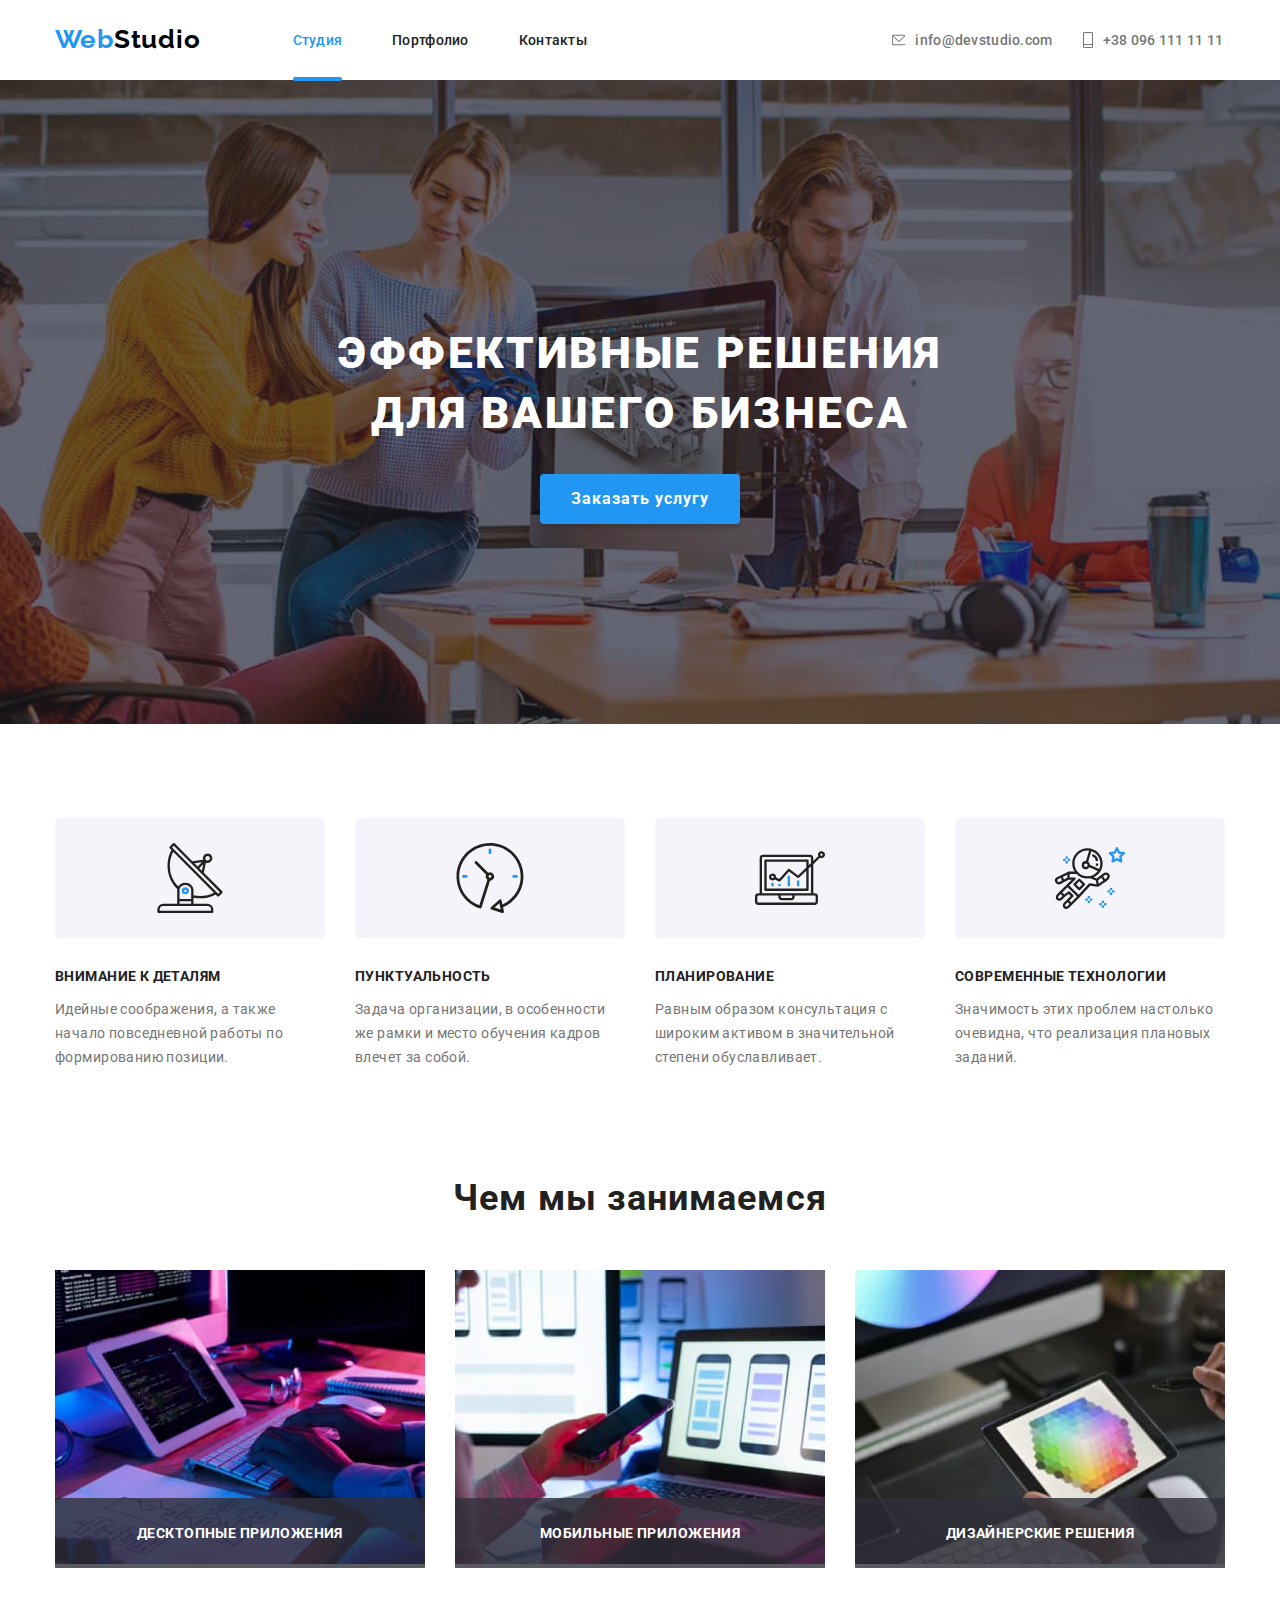
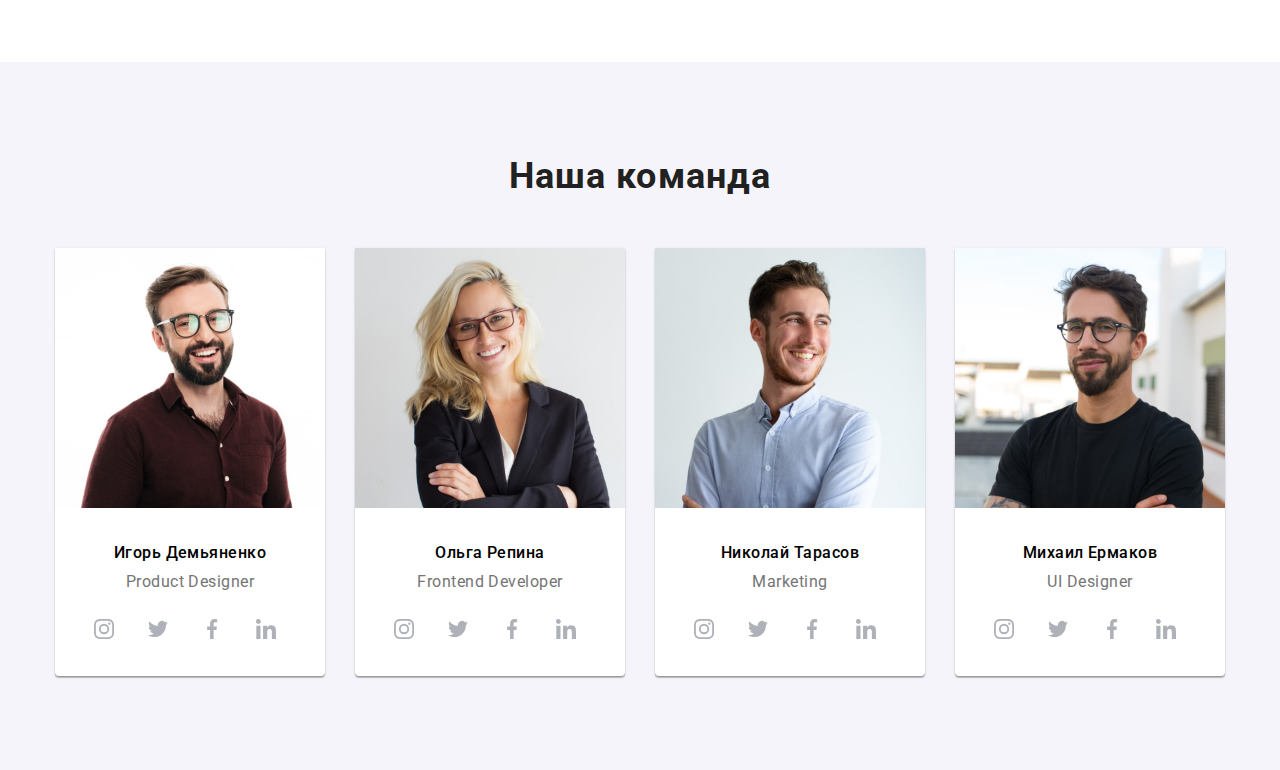
==== commit 8158a061: "МетодологияВЕМ и Припроцессор SASS" ====
--- a/index.html
+++ b/index.html
@@ -129,8 +129,8 @@
             </section>
             <!--чем мы занимаемся-->
             <section class="we-are-doing">
-                <h2 class="we-are-doing__header">Чем мы занимаемся</h2>
                 <div class="we-are-doing__conteiner">
+                    <h2 class="we-are-doing__header">Чем мы занимаемся</h2>
                     <ul class="we-are-doing__list">
 
                         <li class="we-are-doing__item">
--- a/css/main.min.css
+++ b/css/main.min.css
@@ -1,2 +1,2 @@
-.mai-page{margin:0 auto 0 auto;overflow:hidden}.portfolio-page{margin:0 auto 0 auto;overflow:hidden}.header{max-width:1600px;min-height:80px;margin-left:auto;margin-right:auto;border-bottom:var(--border-line)}.header__conteiner{width:1200px;height:80px;display:-webkit-box;display:-ms-flexbox;display:flex;-webkit-box-align:center;-ms-flex-align:center;align-items:center;-webkit-box-pack:center;-ms-flex-pack:center;justify-content:center;margin:0 auto 0 auto}.logo{color:#000;width:145px;height:31px;text-decoration:none;margin:24px 93px 25px 0;font-family:"Raleway",sans-serif;font-style:normal;font-weight:bold;font-size:26px;line-height:1.192;letter-spacing:0.03em}.logo__first-word{color:#2196F3}.navigation{margin:0 305px 0 0}.navigation__list{display:-webkit-box;display:-ms-flexbox;display:flex;width:294px;list-style:none;padding:0;margin:0;font-family:"Roboto",sans-serif;font-style:normal;font-weight:500;font-size:14px;line-height:1.142;letter-spacing:0.02em}.navigation__item{position:relative;padding:32px 0 32px 0}.navigation__item:not(:last-child){margin-right:50px}.navigation__link{display:block;text-decoration:none;color:#212121}.navigation__link:hover,.navigation__link:focus{color:#2196F3;outline:none;-webkit-transition:color 250ms cubic-bezier(0.4, 0, 0.2, 1);transition:color 250ms cubic-bezier(0.4, 0, 0.2, 1)}.navigation__link--accent{color:#2196F3}.navigation__link--accent:focus{outline:1px solid #000}.navigation__link--accent::after{content:"";position:absolute;bottom:0;left:0;display:block;width:100%;height:4px;background-color:#2196F3;border-radius:2px;-webkit-transform:translateY(1px);transform:translateY(1px)}.navigation__link--accent::after:hover{content:"";position:absolute;bottom:0;left:0;display:block;width:100%;height:4px;background-color:#2196F3;border-radius:2px;-webkit-transform:translateY(1px);transform:translateY(1px)}.navigation__link--underline::after{content:"";position:absolute;bottom:0;left:0;display:block;width:100%;height:4px;background-color:#2196F3;border-radius:2px;-webkit-transform:translateY(1px) scaleX(0);transform:translateY(1px) scaleX(0);-webkit-transition:-webkit-transform 250ms cubic-bezier(0.4, 0, 0.2, 1);transition:-webkit-transform 250ms cubic-bezier(0.4, 0, 0.2, 1);transition:transform 250ms cubic-bezier(0.4, 0, 0.2, 1);transition:transform 250ms cubic-bezier(0.4, 0, 0.2, 1), -webkit-transform 250ms cubic-bezier(0.4, 0, 0.2, 1)}.navigation__link--underline:hover::after,.navigation__link--underline:focus::after{content:"";position:absolute;bottom:0;left:0;display:block;width:100%;height:4px;background-color:#2196F3;border-radius:2px;-webkit-transform:translateY(1px) scaleX(1);transform:translateY(1px) scaleX(1);-webkit-transition:-webkit-transform 250ms cubic-bezier(0.4, 0, 0.2, 1);transition:-webkit-transform 250ms cubic-bezier(0.4, 0, 0.2, 1);transition:transform 250ms cubic-bezier(0.4, 0, 0.2, 1);transition:transform 250ms cubic-bezier(0.4, 0, 0.2, 1), -webkit-transform 250ms cubic-bezier(0.4, 0, 0.2, 1)}.header__address{display:-webkit-box;display:-ms-flexbox;display:flex;-webkit-box-align:center;-ms-flex-align:center;align-items:center}.header__address-link{display:-webkit-inline-box;display:-ms-inline-flexbox;display:inline-flex;text-decoration:none;font-family:"Roboto",sans-serif;font-style:normal;font-weight:500;font-size:14px;line-height:1.142;letter-spacing:0.02em;color:#757575;width:161px;-webkit-box-align:center;-ms-flex-align:center;align-items:center;margin-right:30px;-webkit-transition:color 250ms cubic-bezier(0.4, 0, 0.2, 1);transition:color 250ms cubic-bezier(0.4, 0, 0.2, 1)}.header__address-link:hover,.header__address-link:focus{color:#2196F3;outline:none;-webkit-transition:color 250ms cubic-bezier(0.4, 0, 0.2, 1);transition:color 250ms cubic-bezier(0.4, 0, 0.2, 1)}.header__address-link--margin{margin-right:0;width:143px}.header__address-icon-envelope{width:16px;height:12px;margin-right:10px;fill:currentColor}.header__address-icon-phone{width:10px;height:16px;margin-right:10px;fill:currentColor}.hero{max-width:1600px;min-height:600px;margin:0 auto 0 auto}.hero__conteiner{min-height:600px;margin-left:auto;margin-right:auto;padding-top:200px;padding-bottom:200px;background-color:var(--hero-background-color);background-size:cover;background-position:center;background-repeat:no-repeat;background-image:-webkit-gradient(linear, left top, right top, from(rgba(47,48,58,0.4)), to(rgba(47,48,58,0.4))),url(../images/main/hero_background/background.jpg);background-image:linear-gradient(to right, rgba(47,48,58,0.4), rgba(47,48,58,0.4)),url(../images/main/hero_background/background.jpg)}.visually-hidden{position:absolute;width:1px;height:1px;margin:-1px;border:0;padding:0;white-space:nowrap;-webkit-clip-path:inset(100%);clip-path:inset(100%);clip:rect(0 0 0 0);overflow:hidden}.hero__title{width:696px;min-height:120px;margin-left:auto;margin-right:auto;margin-bottom:30px;font-family:"Roboto",sans-serif;font-style:normal;font-weight:900;font-size:44px;line-height:1.363;letter-spacing:0.06em;text-align:center;text-transform:uppercase;color:#fff}.hero__button{display:-webkit-box;display:-ms-flexbox;display:flex;-webkit-box-pack:center;-ms-flex-pack:center;justify-content:center;-webkit-box-align:center;-ms-flex-align:center;align-items:center;margin-left:auto;margin-right:auto;padding:0;width:200px;min-height:50px;-webkit-box-shadow:0px 4px 4px rgba(0,0,0,0.15);box-shadow:0px 4px 4px rgba(0,0,0,0.15);border-radius:4px;border:none;background-color:#2196F3}.hero__button-text{font-family:"Roboto",sans-serif;font-style:normal;font-weight:bold;font-size:16px;line-height:1.875;letter-spacing:0.06em;color:#fff}.visually-hidden{position:absolute;width:1px;height:1px;margin:-1px;border:0;padding:0;white-space:nowrap;-webkit-clip-path:inset(100%);clip-path:inset(100%);clip:rect(0 0 0 0);overflow:hidden}.features{max-width:1600px;min-height:251px;margin:94px auto 0 auto}.features__conteiner{width:1200px;margin:0 auto 0 auto}.features__list{display:-webkit-box;display:-ms-flexbox;display:flex;-webkit-box-pack:center;-ms-flex-pack:center;justify-content:center;list-style:none;padding:0}.features__item{width:270px}.features__item:not(:last-child){margin-right:30px}.features__icon-box{display:-webkit-box;display:-ms-flexbox;display:flex;-webkit-box-align:center;-ms-flex-align:center;align-items:center;-webkit-box-pack:center;-ms-flex-pack:center;justify-content:center;width:270px;height:120px;border-radius:4px;background-color:#F5F4FA}.features__icon{width:70px;height:70px}.features__item-head{margin-top:30px;font-family:"Roboto",sans-serif;font-style:normal;font-weight:bold;font-size:14px;line-height:1.142;letter-spacing:0.03em;text-transform:uppercase;color:#212121}.features__item-text{margin-top:10px;font-family:"Roboto",sans-serif;font-style:normal;font-weight:normal;font-size:14px;line-height:1.714;letter-spacing:0.03em;color:#757575}.we-are-doing{min-width:1600px;min-height:386px;margin:94px auto 0 auto}.we-are-doing__header{font-family:"Roboto",sans-serif;font-style:normal;font-weight:bold;font-size:36px;line-height:1.166;text-align:center;letter-spacing:0.03em;color:#212121;margin:0}.we-are-doing__conteiner{max-width:1200px;margin:50px auto 0 auto}.we-are-doing__list{display:-webkit-box;display:-ms-flexbox;display:flex;min-width:1170px;-webkit-box-pack:justify;-ms-flex-pack:justify;justify-content:space-between;list-style:none;margin:0;padding:0}.we-are-doing__item{position:relative}.we-are-doing__item-lable{position:absolute;bottom:0;left:0;padding:27px 0 27px 0;width:370px;height:70px;background-color:rgba(47,48,58,0.8)}.we-are-doing___item-lable-text{margin:0;font-family:Roboto;font-style:normal;font-weight:bold;font-size:14px;line-height:1.142;text-align:center;letter-spacing:0.03em;text-transform:uppercase;color:#fff}.our-team{background-color:#F5F4FA}.our-team__head{margin:0;font-family:"Roboto",sans-serif;font-style:normal;font-weight:bold;font-size:36px;line-height:1.166;text-align:center;letter-spacing:0.03em;color:#212121}.our-team__conteiner{max-width:1600px;min-height:708px;margin:94px auto 0 auto;padding-top:94px}.our-team__list{min-width:1200px;margin:0 auto 0;margin-top:50px;padding:0;list-style:none;display:-webkit-box;display:-ms-flexbox;display:flex;-webkit-box-pack:center;-ms-flex-pack:center;justify-content:center}.our-team__item:not(:last-child){margin-right:30px}.our-team__card{width:270px;height:428px;margin:0;background-color:#FFFFFF;-webkit-box-shadow:0px 1px 3px rgba(0,0,0,0.12),0px 1px 1px rgba(0,0,0,0.14),0px 2px 1px rgba(0,0,0,0.2);box-shadow:0px 1px 3px rgba(0,0,0,0.12),0px 1px 1px rgba(0,0,0,0.14),0px 2px 1px rgba(0,0,0,0.2);border-radius:0px 0px 4px 4px}.our-team__card-caption{text-align:center;padding-top:30px}.our-team__card-title{margin:0;font-family:"Roboto",sans-serif;font-style:normal;font-weight:500;font-size:16px;line-height:1.187;letter-spacing:0.03em;color:head-color}.our-team__card-specialty{margin:0;font-family:"Roboto",sans-serif;font-style:normal;font-weight:normal;font-size:16px;line-height:1.187;letter-spacing:0.03em;color:#757575;margin-top:10px}.our-team__social-list{display:-webkit-box;display:-ms-flexbox;display:flex;-webkit-box-align:center;-ms-flex-align:center;align-items:center;-webkit-box-pack:center;-ms-flex-pack:center;justify-content:center;width:206px;height:44px;margin:16px auto 30px auto;list-style:none;padding:0}.our-team__social-item{display:-webkit-box;display:-ms-flexbox;display:flex;-webkit-box-align:center;-ms-flex-align:center;align-items:center;-webkit-box-pack:center;-ms-flex-pack:center;justify-content:center;width:44px;height:44px;margin-right:10px}.our-team__social-link{width:44px;height:44px;padding:12px;background-color:transparent;border-radius:50%;color:#AFB1B8;-webkit-transition-property:background-color,color;transition-property:background-color,color;-webkit-transition-duration:250ms;transition-duration:250ms;-webkit-transition-timing-function:cubic-bezier(0.4, 0, 0.2, 1);transition-timing-function:cubic-bezier(0.4, 0, 0.2, 1)}.our-team__social-link:hover,.our-team__social-link:focus{background-color:#2196F3;border-radius:50%;color:#fff;-webkit-transition-property:background-color,color;transition-property:background-color,color;-webkit-transition-duration:250ms;transition-duration:250ms;-webkit-transition-timing-function:cubic-bezier(0.4, 0, 0.2, 1);transition-timing-function:cubic-bezier(0.4, 0, 0.2, 1)}.our-team__social-icon{width:20px;height:20px;fill:currentColor}.backdrop{position:fixed;top:0;left:0;width:100%;height:100%;opacity:1;-webkit-transform:scale(1);transform:scale(1);-webkit-transition:opacity 1000ms cubic-bezier(0.4, 0, 0.2, 1) 250ms;transition:opacity 1000ms cubic-bezier(0.4, 0, 0.2, 1) 250ms;background-color:rgba(0,0,0,0.5)}.is-hidden{opacity:0;pointer-events:none;-webkit-transform:scale(0);transform:scale(0);-webkit-transition:opacity 750ms cubic-bezier(0.4, 0, 0.2, 1),-webkit-transform 1000ms cubic-bezier(0.4, 0, 0.2, 1);transition:opacity 750ms cubic-bezier(0.4, 0, 0.2, 1),-webkit-transform 1000ms cubic-bezier(0.4, 0, 0.2, 1);transition:transform 1000ms cubic-bezier(0.4, 0, 0.2, 1),opacity 750ms cubic-bezier(0.4, 0, 0.2, 1);transition:transform 1000ms cubic-bezier(0.4, 0, 0.2, 1),opacity 750ms cubic-bezier(0.4, 0, 0.2, 1),-webkit-transform 1000ms cubic-bezier(0.4, 0, 0.2, 1)}.modal{position:absolute;top:50%;left:50%;-webkit-transform:translate(-50%, -50%) scale(1) perspective(500px) rotateY(0deg);transform:translate(-50%, -50%) scale(1) perspective(500px) rotateY(0deg);-webkit-transition:opacity 250ms cubic-bezier(0.4, 0, 0.2, 1),-webkit-transform 750ms cubic-bezier(0.4, 0, 0.2, 1);transition:opacity 250ms cubic-bezier(0.4, 0, 0.2, 1),-webkit-transform 750ms cubic-bezier(0.4, 0, 0.2, 1);transition:transform 750ms cubic-bezier(0.4, 0, 0.2, 1),opacity 250ms cubic-bezier(0.4, 0, 0.2, 1);transition:transform 750ms cubic-bezier(0.4, 0, 0.2, 1),opacity 250ms cubic-bezier(0.4, 0, 0.2, 1),-webkit-transform 750ms cubic-bezier(0.4, 0, 0.2, 1);padding:40px;width:528px;height:581px;background-color:#fff;border-radius:4px}.backdrop.is-hidden>.modal{position:absolute;top:50%;left:50%;-webkit-transform:translate(-50%, -50%) scale(0) perspective(500px) rotateY(90deg);transform:translate(-50%, -50%) scale(0) perspective(500px) rotateY(90deg);-webkit-transition:opacity 500ms cubic-bezier(0.4, 0, 0.2, 1),-webkit-transform 750ms cubic-bezier(0.4, 0, 0.2, 1);transition:opacity 500ms cubic-bezier(0.4, 0, 0.2, 1),-webkit-transform 750ms cubic-bezier(0.4, 0, 0.2, 1);transition:transform 750ms cubic-bezier(0.4, 0, 0.2, 1),opacity 500ms cubic-bezier(0.4, 0, 0.2, 1);transition:transform 750ms cubic-bezier(0.4, 0, 0.2, 1),opacity 500ms cubic-bezier(0.4, 0, 0.2, 1),-webkit-transform 750ms cubic-bezier(0.4, 0, 0.2, 1);padding:40px;width:528px;height:581px;background-color:#fff;border-radius:4px}.modal__round-button-close{position:fixed;top:8px;right:8px;width:30px;height:30px;border:1px solid rgba(0,0,0,0.1);border-radius:50%;background-color:#fff;display:-webkit-box;display:-ms-flexbox;display:flex;-webkit-box-align:center;-ms-flex-align:center;align-items:center;-webkit-box-pack:center;-ms-flex-pack:center;justify-content:center}.modal__round-button-close:focus{outline:none;border:1px solid #000;border-radius:50%;background-color:#fff}.modal__close-icon{width:12px;height:12px}.modal__round-button-close:hover>.modal__close-icon,.modal__round-button-close:focus>.modal__close-icon{fill:#2196F3;-webkit-transition:fill 250ms cubic-bezier(0.4, 0, 0.2, 1);transition:fill 250ms cubic-bezier(0.4, 0, 0.2, 1)}.modal__head{width:448px;height:23px;font-family:"Roboto",sans-serif;font-style:normal;font-weight:bold;font-size:20px;line-height:1.15;letter-spacing:0.03em;color:#212121;margin:0}.form{width:448px;height:342px;margin-top:12px}.form__blok{position:relative;width:448px;height:58px;margin-top:10px}.form__lable{font-family:"Roboto",sans-serif;font-style:normal;font-weight:normal;font-size:12px;line-height:1.166;color:#757575}.form__input{width:448px;margin-top:4px;border-radius:4px;border:1px solid rgba(33,33,33,0.2);padding:11px 11px 11px 42px;-webkit-transition-property:border-color;transition-property:border-color;-webkit-transition-duration:250ms;transition-duration:250ms;-webkit-transition-timing-function:cubic-bezier(0.4, 0, 0.2, 1);transition-timing-function:cubic-bezier(0.4, 0, 0.2, 1)}.form__input:focus{outline:none;border:1px solid #2196F3;border-radius:4px;padding-left:42px;-webkit-transition-property:border-color;transition-property:border-color;-webkit-transition-duration:250ms;transition-duration:250ms;-webkit-transition-timing-function:cubic-bezier(0.4, 0, 0.2, 1);transition-timing-function:cubic-bezier(0.4, 0, 0.2, 1)}.form__input-icon{position:absolute;left:15px;top:35px;width:18px;height:18px;fill:#212121;-webkit-transition-property:fill;transition-property:fill;-webkit-transition-duration:250ms;transition-duration:250ms;-webkit-transition-timing-function:cubic-bezier(0.4, 0, 0.2, 1);transition-timing-function:cubic-bezier(0.4, 0, 0.2, 1)}.form__input:focus ~ .form__input-icon{fill:#2196F3;-webkit-transition-property:fill;transition-property:fill;-webkit-transition-duration:250ms;transition-duration:250ms;-webkit-transition-timing-function:cubic-bezier(0.4, 0, 0.2, 1);transition-timing-function:cubic-bezier(0.4, 0, 0.2, 1)}.form__commits{width:448px;margin-top:10px}.form__commits::-webkit-input-placeholder{font-family:"Roboto",sans-serif;font-style:normal;font-weight:normal;font-size:12px;line-height:1.166;letter-spacing:0.01em;color:rgba(117,117,117,0.5)}.form__commits:-ms-input-placeholder{font-family:"Roboto",sans-serif;font-style:normal;font-weight:normal;font-size:12px;line-height:1.166;letter-spacing:0.01em;color:rgba(117,117,117,0.5)}.form__commits::-ms-input-placeholder{font-family:"Roboto",sans-serif;font-style:normal;font-weight:normal;font-size:12px;line-height:1.166;letter-spacing:0.01em;color:rgba(117,117,117,0.5)}.form__commits::placeholder{font-family:"Roboto",sans-serif;font-style:normal;font-weight:normal;font-size:12px;line-height:1.166;letter-spacing:0.01em;color:rgba(117,117,117,0.5)}.form__area-commits{width:448px;height:120px;resize:none;padding:12px 16px;margin-top:4px;border-radius:4px;border:1px solid rgba(33,33,33,0.2);-webkit-transition-property:border-color;transition-property:border-color;-webkit-transition-duration:250ms;transition-duration:250ms;-webkit-transition-timing-function:cubic-bezier(0.4, 0, 0.2, 1);transition-timing-function:cubic-bezier(0.4, 0, 0.2, 1)}.form__area-commits:focus{width:448px;height:120px;resize:none;padding:12px 16px;margin-top:4px;border-radius:4px;border:1px solid #2196F3;outline:none;-webkit-transition-property:border-color;transition-property:border-color;-webkit-transition-duration:250ms;transition-duration:250ms;-webkit-transition-timing-function:cubic-bezier(0.4, 0, 0.2, 1);transition-timing-function:cubic-bezier(0.4, 0, 0.2, 1)}.form__checkbox{position:relative;width:448px;height:24px;margin:20px auto 0}.form__checkbox input[type='checkbox']{position:absolute;width:1px;height:1px;margin:-1px;border:0;padding:0;white-space:nowrap;-webkit-clip-path:inset(100%);clip-path:inset(100%);clip:rect(0 0 0 0);overflow:hidden}.form__checkbox-lable{margin-left:24px;font-family:"Roboto",sans-serif;font-style:normal;font-weight:normal;font-size:14px;line-height:1.714;letter-spacing:0.03em;color:#757575}.form__checkbox-icon{position:absolute;top:50%;left:0;-webkit-transform:translateY(-50%);transform:translateY(-50%);width:16px;height:15px;background-color:#fff;border:2px solid #212121;border-radius:2px;-webkit-transition:background-color 250ms cubic-bezier(0.4, 0, 0.2, 1),border 250ms cubic-bezier(0.4, 0, 0.2, 1);transition:background-color 250ms cubic-bezier(0.4, 0, 0.2, 1),border 250ms cubic-bezier(0.4, 0, 0.2, 1)}.form__checkbox input[type='checkbox']:checked+.form__checkbox-icon{position:absolute;top:50%;left:0;-webkit-transform:translateY(-50%);transform:translateY(-50%);width:16px;height:15px;background-image:url("../../images/icon-check.svg");background-size:contain;background-origin:border-box;background-color:#2196F3;border:2px solid transparent;border-radius:2px;-webkit-transition:background-color 250ms cubic-bezier(0.4, 0, 0.2, 1),border 250ms cubic-bezier(0.4, 0, 0.2, 1);transition:background-color 250ms cubic-bezier(0.4, 0, 0.2, 1),border 250ms cubic-bezier(0.4, 0, 0.2, 1)}.form__checkbox-link{font-family:"Roboto",sans-serif;font-style:normal;font-weight:normal;font-size:14px;line-height:1.714;letter-spacing:0.03em;color:#2196F3}.form__button{display:-webkit-box;display:-ms-flexbox;display:flex;-webkit-box-align:center;-ms-flex-align:center;align-items:center;width:200px;height:50px;margin:30px auto 0 auto;padding:0;border:0;border-radius:4px;background-color:#2196F3;-webkit-box-shadow:0px 4px 4px rgba(0,0,0,0.15);box-shadow:0px 4px 4px rgba(0,0,0,0.15);-webkit-transition-property:background-color;transition-property:background-color;-webkit-transition-duration:250ms;transition-duration:250ms;-webkit-transition-timing-function:cubic-bezier(0.4, 0, 0.2, 1);transition-timing-function:cubic-bezier(0.4, 0, 0.2, 1)}.form__button:hover{display:-webkit-box;display:-ms-flexbox;display:flex;-webkit-box-align:center;-ms-flex-align:center;align-items:center;width:200px;height:50px;margin:30px auto 0 auto;padding:0;border:0;border-radius:4px;background-color:#188CE8;-webkit-box-shadow:0px 4px 4px rgba(0,0,0,0.15);box-shadow:0px 4px 4px rgba(0,0,0,0.15);-webkit-transition-property:background-color;transition-property:background-color;-webkit-transition-duration:250ms;transition-duration:250ms;-webkit-transition-timing-function:cubic-bezier(0.4, 0, 0.2, 1);transition-timing-function:cubic-bezier(0.4, 0, 0.2, 1)}.form__button-text{margin-left:auto;margin-right:auto;font-family:"Roboto",sans-serif;font-style:normal;font-weight:bold;font-size:16px;line-height:1.875;color:#fff}
+.mai-page{margin:0 auto 0 auto;overflow:hidden}.portfolio-page{margin:0 auto 0 auto;overflow:hidden}.header{max-width:1600px;min-height:80px;margin-left:auto;margin-right:auto;border-bottom:var(--border-line)}.header__conteiner{width:1200px;height:80px;display:-webkit-box;display:-ms-flexbox;display:flex;-webkit-box-align:center;-ms-flex-align:center;align-items:center;-webkit-box-pack:center;-ms-flex-pack:center;justify-content:center;margin:0 auto 0 auto}.logo{color:#000;width:145px;height:31px;text-decoration:none;margin:24px 93px 25px 0;font-family:"Raleway",sans-serif;font-style:normal;font-weight:bold;font-size:26px;line-height:1.192;letter-spacing:0.03em}.logo__first-word{color:#2196F3}.navigation{margin:0 305px 0 0}.navigation__list{display:-webkit-box;display:-ms-flexbox;display:flex;width:294px;list-style:none;padding:0;margin:0;font-family:"Roboto",sans-serif;font-style:normal;font-weight:500;font-size:14px;line-height:1.142;letter-spacing:0.02em}.navigation__item{position:relative;padding:32px 0 32px 0}.navigation__item:not(:last-child){margin-right:50px}.navigation__link{display:block;text-decoration:none;color:#212121}.navigation__link:hover,.navigation__link:focus{color:#2196F3;outline:none;-webkit-transition:color 250ms cubic-bezier(0.4, 0, 0.2, 1);transition:color 250ms cubic-bezier(0.4, 0, 0.2, 1)}.navigation__link--accent{color:#2196F3}.navigation__link--accent:focus{outline:1px solid #000}.navigation__link--accent::after{content:"";position:absolute;bottom:0;left:0;display:block;width:100%;height:4px;background-color:#2196F3;border-radius:2px;-webkit-transform:translateY(1px);transform:translateY(1px)}.navigation__link--accent::after:hover{content:"";position:absolute;bottom:0;left:0;display:block;width:100%;height:4px;background-color:#2196F3;border-radius:2px;-webkit-transform:translateY(1px);transform:translateY(1px)}.navigation__link--underline::after{content:"";position:absolute;bottom:0;left:0;display:block;width:100%;height:4px;background-color:#2196F3;border-radius:2px;-webkit-transform:translateY(1px) scaleX(0);transform:translateY(1px) scaleX(0);-webkit-transition:-webkit-transform 250ms cubic-bezier(0.4, 0, 0.2, 1);transition:-webkit-transform 250ms cubic-bezier(0.4, 0, 0.2, 1);transition:transform 250ms cubic-bezier(0.4, 0, 0.2, 1);transition:transform 250ms cubic-bezier(0.4, 0, 0.2, 1), -webkit-transform 250ms cubic-bezier(0.4, 0, 0.2, 1)}.navigation__link--underline:hover::after,.navigation__link--underline:focus::after{content:"";position:absolute;bottom:0;left:0;display:block;width:100%;height:4px;background-color:#2196F3;border-radius:2px;-webkit-transform:translateY(1px) scaleX(1);transform:translateY(1px) scaleX(1);-webkit-transition:-webkit-transform 250ms cubic-bezier(0.4, 0, 0.2, 1);transition:-webkit-transform 250ms cubic-bezier(0.4, 0, 0.2, 1);transition:transform 250ms cubic-bezier(0.4, 0, 0.2, 1);transition:transform 250ms cubic-bezier(0.4, 0, 0.2, 1), -webkit-transform 250ms cubic-bezier(0.4, 0, 0.2, 1)}.header__address{display:-webkit-box;display:-ms-flexbox;display:flex;-webkit-box-align:center;-ms-flex-align:center;align-items:center}.header__address-link{display:-webkit-inline-box;display:-ms-inline-flexbox;display:inline-flex;text-decoration:none;font-family:"Roboto",sans-serif;font-style:normal;font-weight:500;font-size:14px;line-height:1.142;letter-spacing:0.02em;color:#757575;width:161px;-webkit-box-align:center;-ms-flex-align:center;align-items:center;margin-right:30px;-webkit-transition:color 250ms cubic-bezier(0.4, 0, 0.2, 1);transition:color 250ms cubic-bezier(0.4, 0, 0.2, 1)}.header__address-link:hover,.header__address-link:focus{color:#2196F3;outline:none;-webkit-transition:color 250ms cubic-bezier(0.4, 0, 0.2, 1);transition:color 250ms cubic-bezier(0.4, 0, 0.2, 1)}.header__address-link--margin{margin-right:0;width:143px}.header__address-icon-envelope{width:16px;height:12px;margin-right:10px;fill:currentColor}.header__address-icon-phone{width:10px;height:16px;margin-right:10px;fill:currentColor}.hero{max-width:1600px;min-height:600px;margin:0 auto 0 auto}.hero__conteiner{min-height:600px;margin-left:auto;margin-right:auto;padding-top:200px;padding-bottom:200px;background-color:var(--hero-background-color);background-size:cover;background-position:center;background-repeat:no-repeat;background-image:-webkit-gradient(linear, left top, right top, from(rgba(47,48,58,0.4)), to(rgba(47,48,58,0.4))),url(../images/main/hero_background/background.jpg);background-image:linear-gradient(to right, rgba(47,48,58,0.4), rgba(47,48,58,0.4)),url(../images/main/hero_background/background.jpg)}.visually-hidden{position:absolute;width:1px;height:1px;margin:-1px;border:0;padding:0;white-space:nowrap;-webkit-clip-path:inset(100%);clip-path:inset(100%);clip:rect(0 0 0 0);overflow:hidden}.hero__title{width:696px;min-height:120px;margin-left:auto;margin-right:auto;margin-bottom:30px;font-family:"Roboto",sans-serif;font-style:normal;font-weight:900;font-size:44px;line-height:1.363;letter-spacing:0.06em;text-align:center;text-transform:uppercase;color:#fff}.hero__button{display:-webkit-box;display:-ms-flexbox;display:flex;-webkit-box-pack:center;-ms-flex-pack:center;justify-content:center;-webkit-box-align:center;-ms-flex-align:center;align-items:center;margin-left:auto;margin-right:auto;padding:0;width:200px;min-height:50px;-webkit-box-shadow:0px 4px 4px rgba(0,0,0,0.15);box-shadow:0px 4px 4px rgba(0,0,0,0.15);border-radius:4px;border:none;background-color:#2196F3}.hero__button-text{font-family:"Roboto",sans-serif;font-style:normal;font-weight:bold;font-size:16px;line-height:1.875;letter-spacing:0.06em;color:#fff}.visually-hidden{position:absolute;width:1px;height:1px;margin:-1px;border:0;padding:0;white-space:nowrap;-webkit-clip-path:inset(100%);clip-path:inset(100%);clip:rect(0 0 0 0);overflow:hidden}.features{max-width:1600px;min-height:251px;margin:94px auto 0 auto}.features__conteiner{width:1200px;margin:0 auto 0 auto}.features__list{display:-webkit-box;display:-ms-flexbox;display:flex;-webkit-box-pack:center;-ms-flex-pack:center;justify-content:center;list-style:none;padding:0}.features__item{width:270px}.features__item:not(:last-child){margin-right:30px}.features__icon-box{display:-webkit-box;display:-ms-flexbox;display:flex;-webkit-box-align:center;-ms-flex-align:center;align-items:center;-webkit-box-pack:center;-ms-flex-pack:center;justify-content:center;width:270px;height:120px;border-radius:4px;background-color:#F5F4FA}.features__icon{width:70px;height:70px}.features__item-head{margin-top:30px;font-family:"Roboto",sans-serif;font-style:normal;font-weight:bold;font-size:14px;line-height:1.142;letter-spacing:0.03em;text-transform:uppercase;color:#212121}.features__item-text{margin-top:10px;font-family:"Roboto",sans-serif;font-style:normal;font-weight:normal;font-size:14px;line-height:1.714;letter-spacing:0.03em;color:#757575}.we-are-doing{max-width:1600px;min-height:386px;margin:94px auto 0 auto}.we-are-doing__header{font-family:"Roboto",sans-serif;font-style:normal;font-weight:bold;font-size:36px;line-height:1.166;text-align:center;letter-spacing:0.03em;color:#212121;margin:0}.we-are-doing__conteiner{width:1200px;margin:50px auto 0 auto}.we-are-doing__list{display:-webkit-box;display:-ms-flexbox;display:flex;max-width:1170px;-webkit-box-pack:justify;-ms-flex-pack:justify;justify-content:space-between;list-style:none;margin:50px auto 0 auto;padding:0}.we-are-doing__item{position:relative}.we-are-doing__item:not(:last-child){margin-right:30px}.we-are-doing__item-lable{position:absolute;bottom:0;left:0;padding:27px 0 27px 0;width:370px;height:70px;background-color:rgba(47,48,58,0.8)}.we-are-doing___item-lable-text{margin:0;font-family:Roboto;font-style:normal;font-weight:bold;font-size:14px;line-height:1.142;text-align:center;letter-spacing:0.03em;text-transform:uppercase;color:#fff}.our-team{background-color:#F5F4FA}.our-team__head{margin:0;font-family:"Roboto",sans-serif;font-style:normal;font-weight:bold;font-size:36px;line-height:1.166;text-align:center;letter-spacing:0.03em;color:#212121}.our-team__conteiner{max-width:1600px;min-height:708px;margin:94px auto 0 auto;padding-top:94px}.our-team__list{min-width:1200px;margin:0 auto 0;margin-top:50px;padding:0;list-style:none;display:-webkit-box;display:-ms-flexbox;display:flex;-webkit-box-pack:center;-ms-flex-pack:center;justify-content:center}.our-team__item:not(:last-child){margin-right:30px}.our-team__card{width:270px;height:428px;margin:0;background-color:#FFFFFF;-webkit-box-shadow:0px 1px 3px rgba(0,0,0,0.12),0px 1px 1px rgba(0,0,0,0.14),0px 2px 1px rgba(0,0,0,0.2);box-shadow:0px 1px 3px rgba(0,0,0,0.12),0px 1px 1px rgba(0,0,0,0.14),0px 2px 1px rgba(0,0,0,0.2);border-radius:0px 0px 4px 4px}.our-team__card-caption{text-align:center;padding-top:30px}.our-team__card-title{margin:0;font-family:"Roboto",sans-serif;font-style:normal;font-weight:500;font-size:16px;line-height:1.187;letter-spacing:0.03em;color:head-color}.our-team__card-specialty{margin:0;font-family:"Roboto",sans-serif;font-style:normal;font-weight:normal;font-size:16px;line-height:1.187;letter-spacing:0.03em;color:#757575;margin-top:10px}.our-team__social-list{display:-webkit-box;display:-ms-flexbox;display:flex;-webkit-box-align:center;-ms-flex-align:center;align-items:center;-webkit-box-pack:center;-ms-flex-pack:center;justify-content:center;width:206px;height:44px;margin:16px auto 30px auto;list-style:none;padding:0}.our-team__social-item{display:-webkit-box;display:-ms-flexbox;display:flex;-webkit-box-align:center;-ms-flex-align:center;align-items:center;-webkit-box-pack:center;-ms-flex-pack:center;justify-content:center;width:44px;height:44px;margin-right:10px}.our-team__social-link{width:44px;height:44px;padding:12px;background-color:transparent;border-radius:50%;color:#AFB1B8;-webkit-transition-property:background-color,color;transition-property:background-color,color;-webkit-transition-duration:250ms;transition-duration:250ms;-webkit-transition-timing-function:cubic-bezier(0.4, 0, 0.2, 1);transition-timing-function:cubic-bezier(0.4, 0, 0.2, 1)}.our-team__social-link:hover,.our-team__social-link:focus{background-color:#2196F3;border-radius:50%;color:#fff;-webkit-transition-property:background-color,color;transition-property:background-color,color;-webkit-transition-duration:250ms;transition-duration:250ms;-webkit-transition-timing-function:cubic-bezier(0.4, 0, 0.2, 1);transition-timing-function:cubic-bezier(0.4, 0, 0.2, 1)}.our-team__social-icon{width:20px;height:20px;fill:currentColor}.backdrop{position:fixed;top:0;left:0;width:100%;height:100%;opacity:1;-webkit-transform:scale(1);transform:scale(1);-webkit-transition:opacity 1000ms cubic-bezier(0.4, 0, 0.2, 1) 250ms;transition:opacity 1000ms cubic-bezier(0.4, 0, 0.2, 1) 250ms;background-color:rgba(0,0,0,0.5)}.is-hidden{opacity:0;pointer-events:none;-webkit-transform:scale(0);transform:scale(0);-webkit-transition:opacity 750ms cubic-bezier(0.4, 0, 0.2, 1),-webkit-transform 1000ms cubic-bezier(0.4, 0, 0.2, 1);transition:opacity 750ms cubic-bezier(0.4, 0, 0.2, 1),-webkit-transform 1000ms cubic-bezier(0.4, 0, 0.2, 1);transition:transform 1000ms cubic-bezier(0.4, 0, 0.2, 1),opacity 750ms cubic-bezier(0.4, 0, 0.2, 1);transition:transform 1000ms cubic-bezier(0.4, 0, 0.2, 1),opacity 750ms cubic-bezier(0.4, 0, 0.2, 1),-webkit-transform 1000ms cubic-bezier(0.4, 0, 0.2, 1)}.modal{position:absolute;top:50%;left:50%;-webkit-transform:translate(-50%, -50%) scale(1) perspective(500px) rotateY(0deg);transform:translate(-50%, -50%) scale(1) perspective(500px) rotateY(0deg);-webkit-transition:opacity 250ms cubic-bezier(0.4, 0, 0.2, 1),-webkit-transform 750ms cubic-bezier(0.4, 0, 0.2, 1);transition:opacity 250ms cubic-bezier(0.4, 0, 0.2, 1),-webkit-transform 750ms cubic-bezier(0.4, 0, 0.2, 1);transition:transform 750ms cubic-bezier(0.4, 0, 0.2, 1),opacity 250ms cubic-bezier(0.4, 0, 0.2, 1);transition:transform 750ms cubic-bezier(0.4, 0, 0.2, 1),opacity 250ms cubic-bezier(0.4, 0, 0.2, 1),-webkit-transform 750ms cubic-bezier(0.4, 0, 0.2, 1);padding:40px;width:528px;height:581px;background-color:#fff;border-radius:4px}.backdrop.is-hidden>.modal{position:absolute;top:50%;left:50%;-webkit-transform:translate(-50%, -50%) scale(0) perspective(500px) rotateY(90deg);transform:translate(-50%, -50%) scale(0) perspective(500px) rotateY(90deg);-webkit-transition:opacity 500ms cubic-bezier(0.4, 0, 0.2, 1),-webkit-transform 750ms cubic-bezier(0.4, 0, 0.2, 1);transition:opacity 500ms cubic-bezier(0.4, 0, 0.2, 1),-webkit-transform 750ms cubic-bezier(0.4, 0, 0.2, 1);transition:transform 750ms cubic-bezier(0.4, 0, 0.2, 1),opacity 500ms cubic-bezier(0.4, 0, 0.2, 1);transition:transform 750ms cubic-bezier(0.4, 0, 0.2, 1),opacity 500ms cubic-bezier(0.4, 0, 0.2, 1),-webkit-transform 750ms cubic-bezier(0.4, 0, 0.2, 1);padding:40px;width:528px;height:581px;background-color:#fff;border-radius:4px}.modal__round-button-close{position:fixed;top:8px;right:8px;width:30px;height:30px;border:1px solid rgba(0,0,0,0.1);border-radius:50%;background-color:#fff;display:-webkit-box;display:-ms-flexbox;display:flex;-webkit-box-align:center;-ms-flex-align:center;align-items:center;-webkit-box-pack:center;-ms-flex-pack:center;justify-content:center}.modal__round-button-close:focus{outline:none;border:1px solid #000;border-radius:50%;background-color:#fff}.modal__close-icon{width:12px;height:12px}.modal__round-button-close:hover>.modal__close-icon,.modal__round-button-close:focus>.modal__close-icon{fill:#2196F3;-webkit-transition:fill 250ms cubic-bezier(0.4, 0, 0.2, 1);transition:fill 250ms cubic-bezier(0.4, 0, 0.2, 1)}.modal__head{width:448px;height:23px;font-family:"Roboto",sans-serif;font-style:normal;font-weight:bold;font-size:20px;line-height:1.15;letter-spacing:0.03em;color:#212121;margin:0}.form{width:448px;height:342px;margin-top:12px}.form__blok{position:relative;width:448px;height:58px;margin-top:10px}.form__lable{font-family:"Roboto",sans-serif;font-style:normal;font-weight:normal;font-size:12px;line-height:1.166;color:#757575}.form__input{width:448px;margin-top:4px;border-radius:4px;border:1px solid rgba(33,33,33,0.2);padding:11px 11px 11px 42px;-webkit-transition-property:border-color;transition-property:border-color;-webkit-transition-duration:250ms;transition-duration:250ms;-webkit-transition-timing-function:cubic-bezier(0.4, 0, 0.2, 1);transition-timing-function:cubic-bezier(0.4, 0, 0.2, 1)}.form__input:focus{outline:none;border:1px solid #2196F3;border-radius:4px;padding-left:42px;-webkit-transition-property:border-color;transition-property:border-color;-webkit-transition-duration:250ms;transition-duration:250ms;-webkit-transition-timing-function:cubic-bezier(0.4, 0, 0.2, 1);transition-timing-function:cubic-bezier(0.4, 0, 0.2, 1)}.form__input-icon{position:absolute;left:15px;top:35px;width:18px;height:18px;fill:#212121;-webkit-transition-property:fill;transition-property:fill;-webkit-transition-duration:250ms;transition-duration:250ms;-webkit-transition-timing-function:cubic-bezier(0.4, 0, 0.2, 1);transition-timing-function:cubic-bezier(0.4, 0, 0.2, 1)}.form__input:focus ~ .form__input-icon{fill:#2196F3;-webkit-transition-property:fill;transition-property:fill;-webkit-transition-duration:250ms;transition-duration:250ms;-webkit-transition-timing-function:cubic-bezier(0.4, 0, 0.2, 1);transition-timing-function:cubic-bezier(0.4, 0, 0.2, 1)}.form__commits{width:448px;margin-top:10px}.form__commits::-webkit-input-placeholder{font-family:"Roboto",sans-serif;font-style:normal;font-weight:normal;font-size:12px;line-height:1.166;letter-spacing:0.01em;color:rgba(117,117,117,0.5)}.form__commits:-ms-input-placeholder{font-family:"Roboto",sans-serif;font-style:normal;font-weight:normal;font-size:12px;line-height:1.166;letter-spacing:0.01em;color:rgba(117,117,117,0.5)}.form__commits::-ms-input-placeholder{font-family:"Roboto",sans-serif;font-style:normal;font-weight:normal;font-size:12px;line-height:1.166;letter-spacing:0.01em;color:rgba(117,117,117,0.5)}.form__commits::placeholder{font-family:"Roboto",sans-serif;font-style:normal;font-weight:normal;font-size:12px;line-height:1.166;letter-spacing:0.01em;color:rgba(117,117,117,0.5)}.form__area-commits{width:448px;height:120px;resize:none;padding:12px 16px;margin-top:4px;border-radius:4px;border:1px solid rgba(33,33,33,0.2);-webkit-transition-property:border-color;transition-property:border-color;-webkit-transition-duration:250ms;transition-duration:250ms;-webkit-transition-timing-function:cubic-bezier(0.4, 0, 0.2, 1);transition-timing-function:cubic-bezier(0.4, 0, 0.2, 1)}.form__area-commits:focus{width:448px;height:120px;resize:none;padding:12px 16px;margin-top:4px;border-radius:4px;border:1px solid #2196F3;outline:none;-webkit-transition-property:border-color;transition-property:border-color;-webkit-transition-duration:250ms;transition-duration:250ms;-webkit-transition-timing-function:cubic-bezier(0.4, 0, 0.2, 1);transition-timing-function:cubic-bezier(0.4, 0, 0.2, 1)}.form__checkbox{position:relative;width:448px;height:24px;margin:20px auto 0}.form__checkbox input[type='checkbox']{position:absolute;width:1px;height:1px;margin:-1px;border:0;padding:0;white-space:nowrap;-webkit-clip-path:inset(100%);clip-path:inset(100%);clip:rect(0 0 0 0);overflow:hidden}.form__checkbox-lable{margin-left:24px;font-family:"Roboto",sans-serif;font-style:normal;font-weight:normal;font-size:14px;line-height:1.714;letter-spacing:0.03em;color:#757575}.form__checkbox-icon{position:absolute;top:50%;left:0;-webkit-transform:translateY(-50%);transform:translateY(-50%);width:16px;height:15px;background-color:#fff;border:2px solid #212121;border-radius:2px;-webkit-transition:background-color 250ms cubic-bezier(0.4, 0, 0.2, 1),border 250ms cubic-bezier(0.4, 0, 0.2, 1);transition:background-color 250ms cubic-bezier(0.4, 0, 0.2, 1),border 250ms cubic-bezier(0.4, 0, 0.2, 1)}.form__checkbox input[type='checkbox']:checked+.form__checkbox-icon{position:absolute;top:50%;left:0;-webkit-transform:translateY(-50%);transform:translateY(-50%);width:16px;height:15px;background-image:url("../../images/icon-check.svg");background-size:contain;background-origin:border-box;background-color:#2196F3;border:2px solid transparent;border-radius:2px;-webkit-transition:background-color 250ms cubic-bezier(0.4, 0, 0.2, 1),border 250ms cubic-bezier(0.4, 0, 0.2, 1);transition:background-color 250ms cubic-bezier(0.4, 0, 0.2, 1),border 250ms cubic-bezier(0.4, 0, 0.2, 1)}.form__checkbox-link{font-family:"Roboto",sans-serif;font-style:normal;font-weight:normal;font-size:14px;line-height:1.714;letter-spacing:0.03em;color:#2196F3}.form__button{display:-webkit-box;display:-ms-flexbox;display:flex;-webkit-box-align:center;-ms-flex-align:center;align-items:center;width:200px;height:50px;margin:30px auto 0 auto;padding:0;border:0;border-radius:4px;background-color:#2196F3;-webkit-box-shadow:0px 4px 4px rgba(0,0,0,0.15);box-shadow:0px 4px 4px rgba(0,0,0,0.15);-webkit-transition-property:background-color;transition-property:background-color;-webkit-transition-duration:250ms;transition-duration:250ms;-webkit-transition-timing-function:cubic-bezier(0.4, 0, 0.2, 1);transition-timing-function:cubic-bezier(0.4, 0, 0.2, 1)}.form__button:hover{display:-webkit-box;display:-ms-flexbox;display:flex;-webkit-box-align:center;-ms-flex-align:center;align-items:center;width:200px;height:50px;margin:30px auto 0 auto;padding:0;border:0;border-radius:4px;background-color:#188CE8;-webkit-box-shadow:0px 4px 4px rgba(0,0,0,0.15);box-shadow:0px 4px 4px rgba(0,0,0,0.15);-webkit-transition-property:background-color;transition-property:background-color;-webkit-transition-duration:250ms;transition-duration:250ms;-webkit-transition-timing-function:cubic-bezier(0.4, 0, 0.2, 1);transition-timing-function:cubic-bezier(0.4, 0, 0.2, 1)}.form__button-text{margin-left:auto;margin-right:auto;font-family:"Roboto",sans-serif;font-style:normal;font-weight:bold;font-size:16px;line-height:1.875;color:#fff}
 /*# sourceMappingURL=main.min.css.map */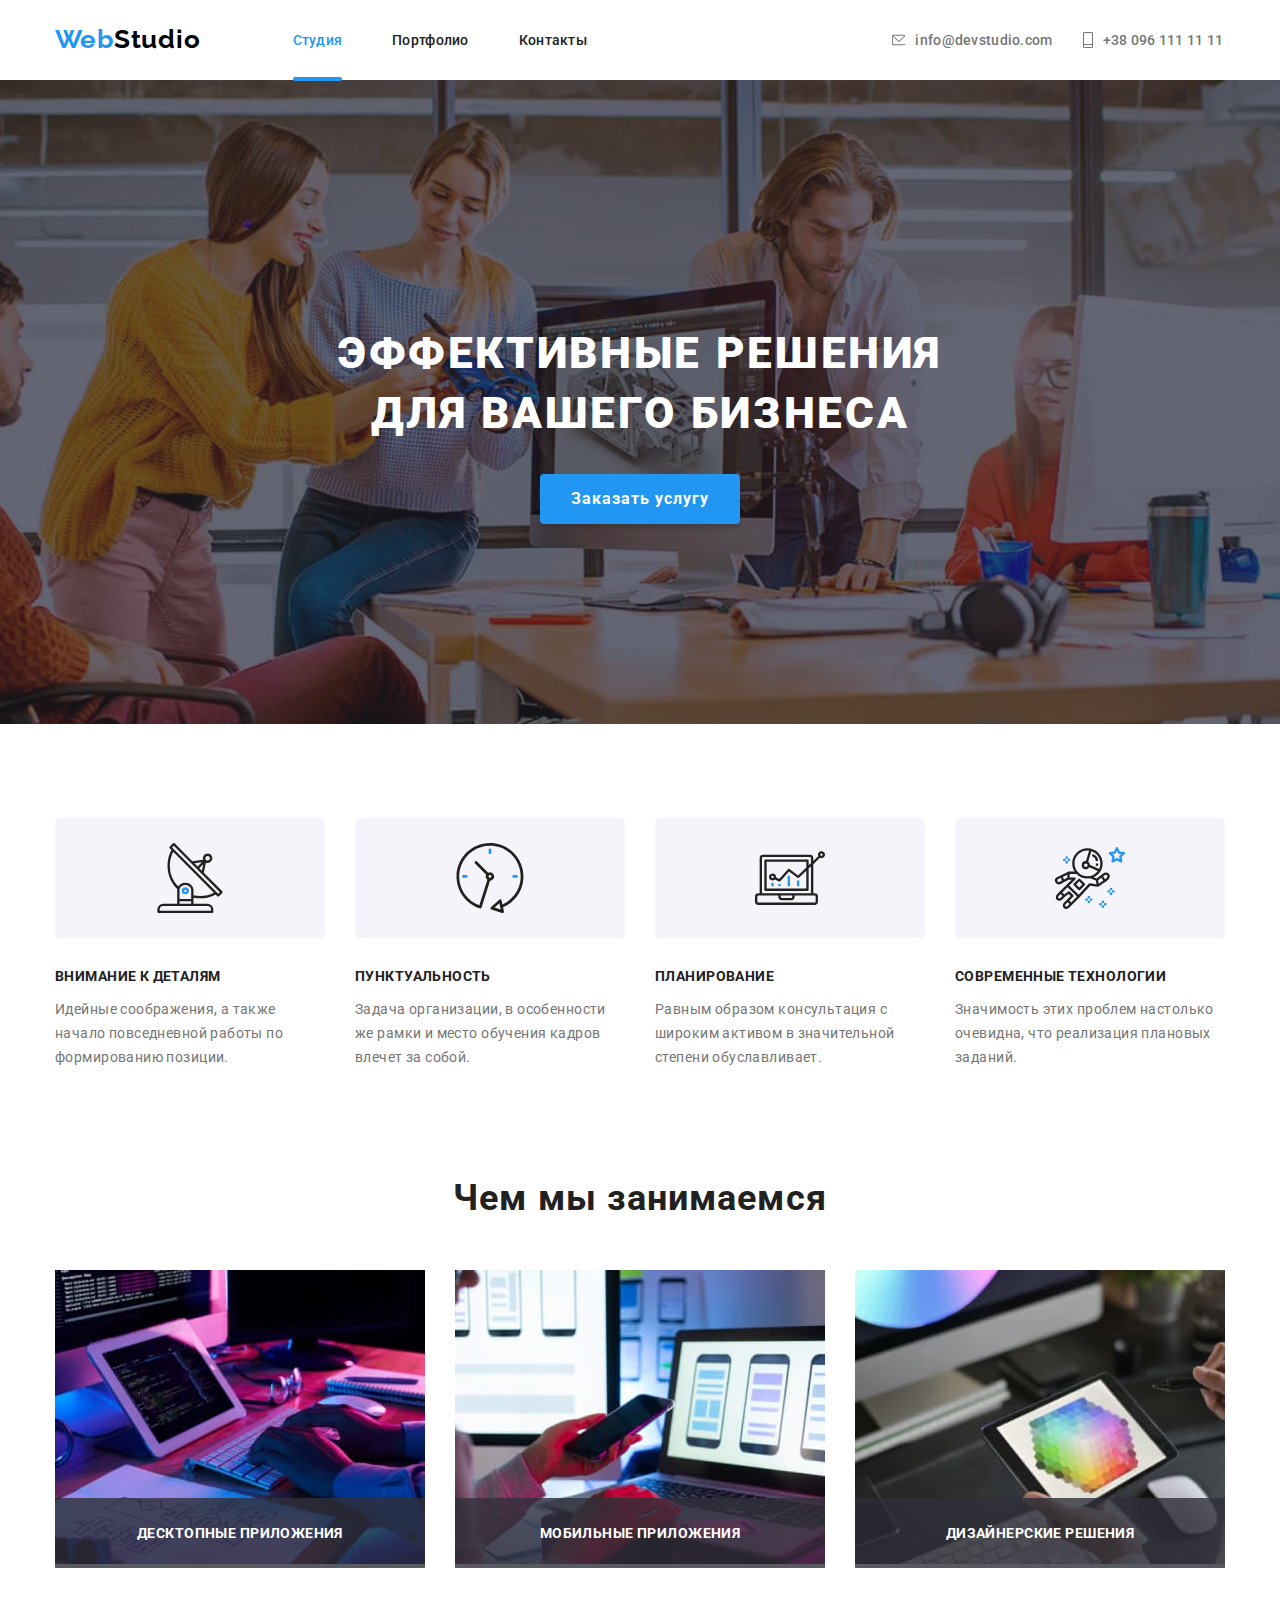
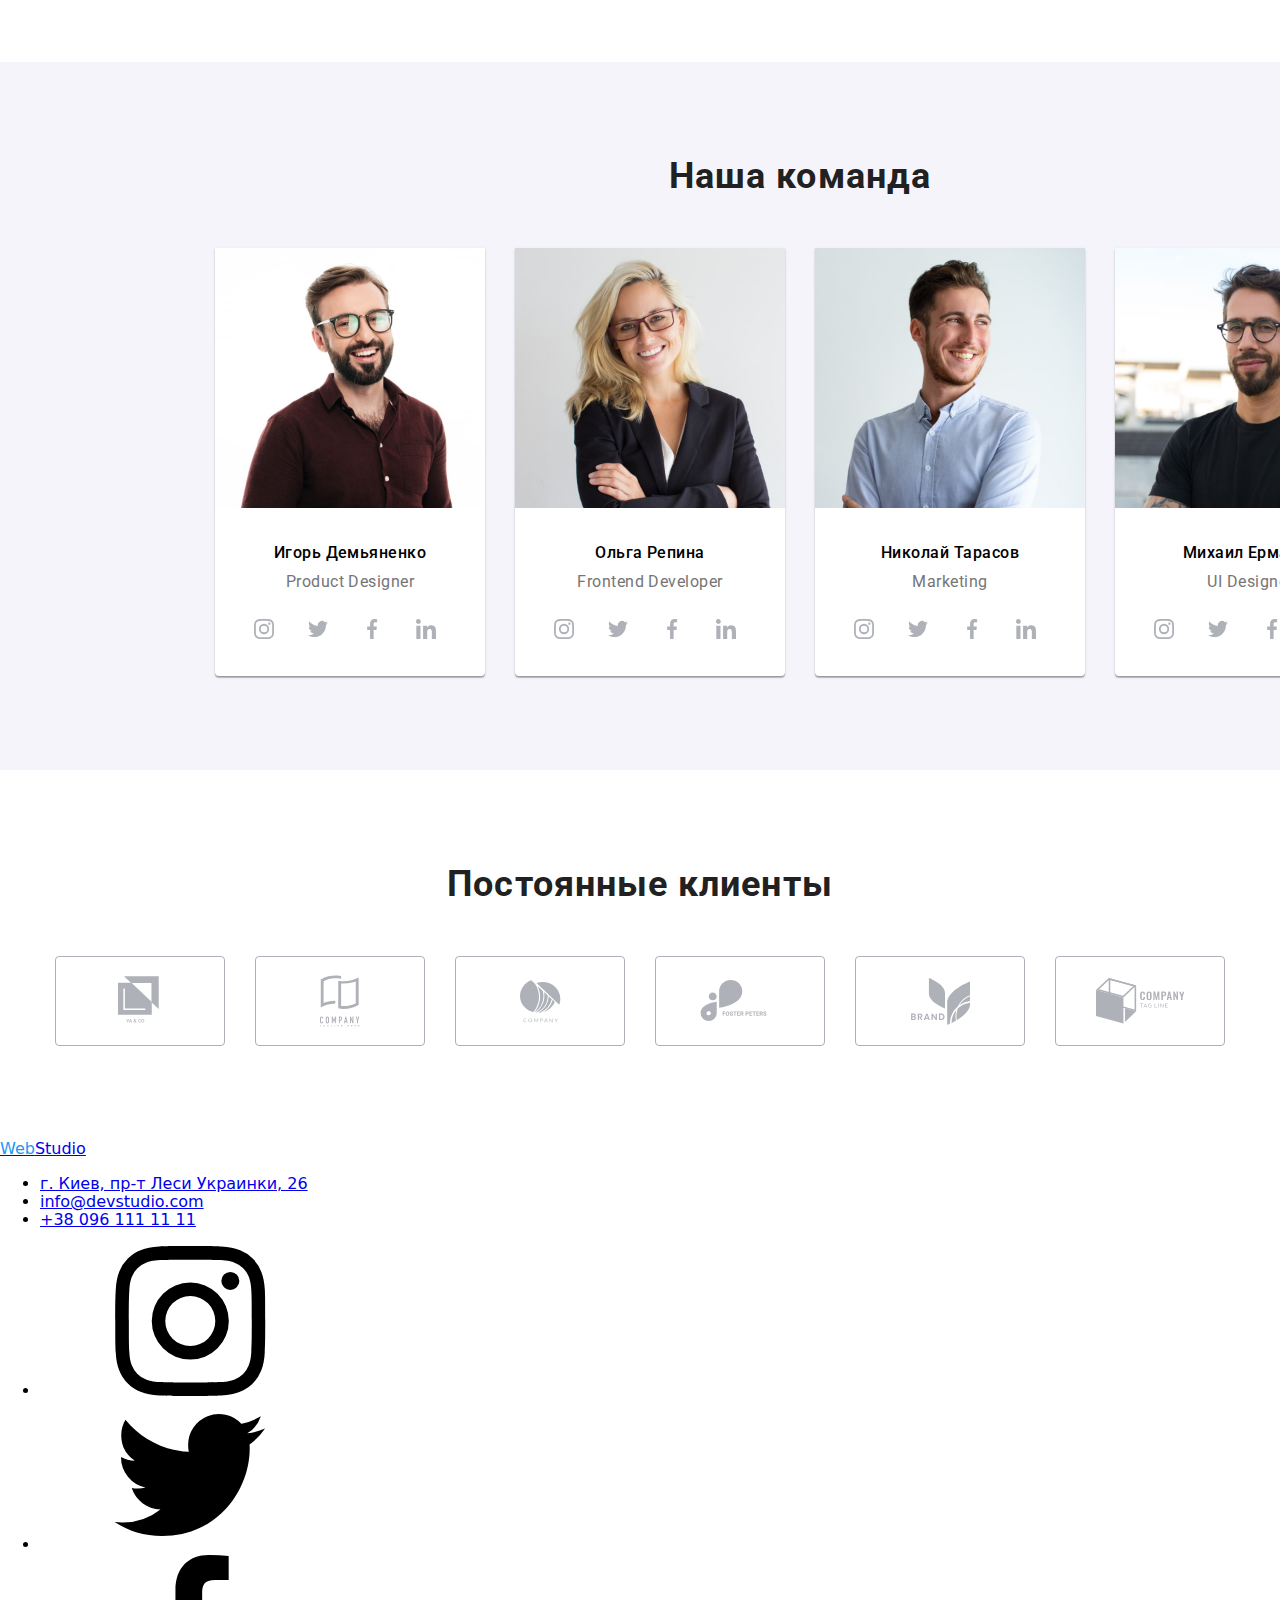
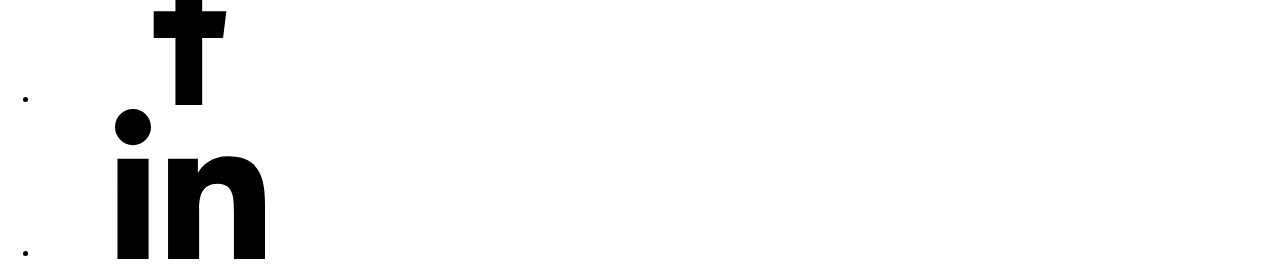
==== commit 71ddc173: "Методология ВЕМ и припроцессор SASS" ====
--- a/index.html
+++ b/index.html
@@ -346,10 +346,123 @@
                     </ul>
                 </div>
             </section>
-
+            <!--постоянные клиенты-->
+            <section class="regular-customers">
+                <div class="regular-customers__conteiner">
+                    <h2 class="regular-customers__head">Постоянные клиенты</h2>
+                    <ul class="regular-customers__list">
+
+                        <li class="regular-customers__item">
+                            <a href="" class="regular-customer__link">
+                                <svg class="regular-customers__icon regular-customers__icon--logo-1">
+                                    <use href="./images/icon.svg#icon-logo-1"></use>
+                                </svg>
+                            </a>
+                        </li>
+                        
+                        <li class="regular-customers__item">
+                            <a href="" class="regular-customer__link">
+                                <svg class="regular-customers__icon regular-customers__icon--logo-2">
+                                    <use href="./images/icon.svg#icon-logo-2"></use>
+                                </svg>
+                            </a>
+                        </li>
+                       
+                        <li class="regular-customers__item">
+                            <a href="" class="regular-customer__link">
+                                <svg class="regular-customers__icon regular-customers__icon--logo-3">
+                                    <use href="./images/icon.svg#icon-logo-3"></use>
+                                </svg>
+                            </a>
+                        </li>
+                       
+                        <li class="regular-customers__item">
+                            <a href="" class="regular-customer__link">
+                                <svg class="regular-customers__icon regular-customers__icon--logo-4">
+                                    <use href="./images/icon.svg#icon-logo-4"></use>
+                                </svg>
+                            </a>
+                        </li>
+                       
+                        <li class="regular-customers__item">
+                            <a href="" class="regular-customer__link">
+                                <svg class="regular-customers__icon regular-customers__icon--logo-5">
+                                    <use href="./images/icon.svg#icon-logo-5"></use>
+                                </svg>
+                            </a>
+                        </li>
+                        
+                        <li class="regular-customers__item">
+                            <a href="" class="regular-customer__link">
+                                <svg class="regular-customers__icon regular-customers__icon--logo-6">
+                                    <use href="./images/icon.svg#icon-logo-6"></use>
+                                </svg>
+                            </a>
+                        </li>
+
+                    </ul>
+                </div>
+            </section>
         </main>
         <!--Подвал-->
-        <footer></footer>
+        <footer class="footer">
+            <section class="footer__section">
+                <div class="footer__conteiner">
+                    <div class="footer__links">
+                        <a href="./index.html" class="footer__logo">
+                            <span class="logo__first-word">Web</span><span>Studio</span>
+                        </a>
+                        <ul>
+
+                            <li>
+                                <a href="https://goo.gl/maps/pXZyXXm4pR66iuyq8" class="footer__address">г. Киев, пр-т Леси Украинки, 26</a>
+                            </li>   
+
+                            <li>
+                                <a href="mailto:info@devstudio.com" class="footer__email">info@devstudio.com</a>
+                            </li>   
+
+                            <li>
+                                <a href="tel:+380961111111" class="footer__phone">+38 096 111 11 11</a>
+                            </li>
+
+                        </ul>
+                    </div>
+                    <div class="footer__social-box">
+                        <ul class="footer__list">
+                            <li class="footer__item">
+                                <a href="" class="footer__link">
+                                    <svg class="footer__icon-social">
+                                        <use href="./images/icon.svg#icon-instagram"></use>
+                                    </svg>
+                                </a>
+                            </li>
+                            <li class="footer__item">
+                                <a href="" class="footer__link">
+                                    <svg class="footer__icon-social">
+                                        <use href="./images/icon.svg#icon-twitter"></use>
+                                    </svg>
+                                </a>
+                            </li>
+                            <li class="footer__item">
+                                <a href="" class="footer__link">
+                                    <svg class="footer__icon-social">
+                                        <use href="./images/icon.svg#icon-facebook"></use>
+                                    </svg>
+                                </a>
+                            </li>
+                            <li class="footer__item">
+                                <a href="" class="footer__link">
+                                    <svg class="footer__icon-social">
+                                        <use href="./images/icon.svg#icon-linkedin"></use>
+                                    </svg>
+                                </a>
+                            </li>
+                        </ul>
+                    </div>
+                </div>
+            </section>
+        </footer>
     </div>
     <!--Модальное окно-->
     <div class="backdrop is-hidden" data-backdrop>
--- a/css/main.min.css
+++ b/css/main.min.css
@@ -1,2 +1,2 @@
-.mai-page{margin:0 auto 0 auto;overflow:hidden}.portfolio-page{margin:0 auto 0 auto;overflow:hidden}.header{max-width:1600px;min-height:80px;margin-left:auto;margin-right:auto;border-bottom:var(--border-line)}.header__conteiner{width:1200px;height:80px;display:-webkit-box;display:-ms-flexbox;display:flex;-webkit-box-align:center;-ms-flex-align:center;align-items:center;-webkit-box-pack:center;-ms-flex-pack:center;justify-content:center;margin:0 auto 0 auto}.logo{color:#000;width:145px;height:31px;text-decoration:none;margin:24px 93px 25px 0;font-family:"Raleway",sans-serif;font-style:normal;font-weight:bold;font-size:26px;line-height:1.192;letter-spacing:0.03em}.logo__first-word{color:#2196F3}.navigation{margin:0 305px 0 0}.navigation__list{display:-webkit-box;display:-ms-flexbox;display:flex;width:294px;list-style:none;padding:0;margin:0;font-family:"Roboto",sans-serif;font-style:normal;font-weight:500;font-size:14px;line-height:1.142;letter-spacing:0.02em}.navigation__item{position:relative;padding:32px 0 32px 0}.navigation__item:not(:last-child){margin-right:50px}.navigation__link{display:block;text-decoration:none;color:#212121}.navigation__link:hover,.navigation__link:focus{color:#2196F3;outline:none;-webkit-transition:color 250ms cubic-bezier(0.4, 0, 0.2, 1);transition:color 250ms cubic-bezier(0.4, 0, 0.2, 1)}.navigation__link--accent{color:#2196F3}.navigation__link--accent:focus{outline:1px solid #000}.navigation__link--accent::after{content:"";position:absolute;bottom:0;left:0;display:block;width:100%;height:4px;background-color:#2196F3;border-radius:2px;-webkit-transform:translateY(1px);transform:translateY(1px)}.navigation__link--accent::after:hover{content:"";position:absolute;bottom:0;left:0;display:block;width:100%;height:4px;background-color:#2196F3;border-radius:2px;-webkit-transform:translateY(1px);transform:translateY(1px)}.navigation__link--underline::after{content:"";position:absolute;bottom:0;left:0;display:block;width:100%;height:4px;background-color:#2196F3;border-radius:2px;-webkit-transform:translateY(1px) scaleX(0);transform:translateY(1px) scaleX(0);-webkit-transition:-webkit-transform 250ms cubic-bezier(0.4, 0, 0.2, 1);transition:-webkit-transform 250ms cubic-bezier(0.4, 0, 0.2, 1);transition:transform 250ms cubic-bezier(0.4, 0, 0.2, 1);transition:transform 250ms cubic-bezier(0.4, 0, 0.2, 1), -webkit-transform 250ms cubic-bezier(0.4, 0, 0.2, 1)}.navigation__link--underline:hover::after,.navigation__link--underline:focus::after{content:"";position:absolute;bottom:0;left:0;display:block;width:100%;height:4px;background-color:#2196F3;border-radius:2px;-webkit-transform:translateY(1px) scaleX(1);transform:translateY(1px) scaleX(1);-webkit-transition:-webkit-transform 250ms cubic-bezier(0.4, 0, 0.2, 1);transition:-webkit-transform 250ms cubic-bezier(0.4, 0, 0.2, 1);transition:transform 250ms cubic-bezier(0.4, 0, 0.2, 1);transition:transform 250ms cubic-bezier(0.4, 0, 0.2, 1), -webkit-transform 250ms cubic-bezier(0.4, 0, 0.2, 1)}.header__address{display:-webkit-box;display:-ms-flexbox;display:flex;-webkit-box-align:center;-ms-flex-align:center;align-items:center}.header__address-link{display:-webkit-inline-box;display:-ms-inline-flexbox;display:inline-flex;text-decoration:none;font-family:"Roboto",sans-serif;font-style:normal;font-weight:500;font-size:14px;line-height:1.142;letter-spacing:0.02em;color:#757575;width:161px;-webkit-box-align:center;-ms-flex-align:center;align-items:center;margin-right:30px;-webkit-transition:color 250ms cubic-bezier(0.4, 0, 0.2, 1);transition:color 250ms cubic-bezier(0.4, 0, 0.2, 1)}.header__address-link:hover,.header__address-link:focus{color:#2196F3;outline:none;-webkit-transition:color 250ms cubic-bezier(0.4, 0, 0.2, 1);transition:color 250ms cubic-bezier(0.4, 0, 0.2, 1)}.header__address-link--margin{margin-right:0;width:143px}.header__address-icon-envelope{width:16px;height:12px;margin-right:10px;fill:currentColor}.header__address-icon-phone{width:10px;height:16px;margin-right:10px;fill:currentColor}.hero{max-width:1600px;min-height:600px;margin:0 auto 0 auto}.hero__conteiner{min-height:600px;margin-left:auto;margin-right:auto;padding-top:200px;padding-bottom:200px;background-color:var(--hero-background-color);background-size:cover;background-position:center;background-repeat:no-repeat;background-image:-webkit-gradient(linear, left top, right top, from(rgba(47,48,58,0.4)), to(rgba(47,48,58,0.4))),url(../images/main/hero_background/background.jpg);background-image:linear-gradient(to right, rgba(47,48,58,0.4), rgba(47,48,58,0.4)),url(../images/main/hero_background/background.jpg)}.visually-hidden{position:absolute;width:1px;height:1px;margin:-1px;border:0;padding:0;white-space:nowrap;-webkit-clip-path:inset(100%);clip-path:inset(100%);clip:rect(0 0 0 0);overflow:hidden}.hero__title{width:696px;min-height:120px;margin-left:auto;margin-right:auto;margin-bottom:30px;font-family:"Roboto",sans-serif;font-style:normal;font-weight:900;font-size:44px;line-height:1.363;letter-spacing:0.06em;text-align:center;text-transform:uppercase;color:#fff}.hero__button{display:-webkit-box;display:-ms-flexbox;display:flex;-webkit-box-pack:center;-ms-flex-pack:center;justify-content:center;-webkit-box-align:center;-ms-flex-align:center;align-items:center;margin-left:auto;margin-right:auto;padding:0;width:200px;min-height:50px;-webkit-box-shadow:0px 4px 4px rgba(0,0,0,0.15);box-shadow:0px 4px 4px rgba(0,0,0,0.15);border-radius:4px;border:none;background-color:#2196F3}.hero__button-text{font-family:"Roboto",sans-serif;font-style:normal;font-weight:bold;font-size:16px;line-height:1.875;letter-spacing:0.06em;color:#fff}.visually-hidden{position:absolute;width:1px;height:1px;margin:-1px;border:0;padding:0;white-space:nowrap;-webkit-clip-path:inset(100%);clip-path:inset(100%);clip:rect(0 0 0 0);overflow:hidden}.features{max-width:1600px;min-height:251px;margin:94px auto 0 auto}.features__conteiner{width:1200px;margin:0 auto 0 auto}.features__list{display:-webkit-box;display:-ms-flexbox;display:flex;-webkit-box-pack:center;-ms-flex-pack:center;justify-content:center;list-style:none;padding:0}.features__item{width:270px}.features__item:not(:last-child){margin-right:30px}.features__icon-box{display:-webkit-box;display:-ms-flexbox;display:flex;-webkit-box-align:center;-ms-flex-align:center;align-items:center;-webkit-box-pack:center;-ms-flex-pack:center;justify-content:center;width:270px;height:120px;border-radius:4px;background-color:#F5F4FA}.features__icon{width:70px;height:70px}.features__item-head{margin-top:30px;font-family:"Roboto",sans-serif;font-style:normal;font-weight:bold;font-size:14px;line-height:1.142;letter-spacing:0.03em;text-transform:uppercase;color:#212121}.features__item-text{margin-top:10px;font-family:"Roboto",sans-serif;font-style:normal;font-weight:normal;font-size:14px;line-height:1.714;letter-spacing:0.03em;color:#757575}.we-are-doing{max-width:1600px;min-height:386px;margin:94px auto 0 auto}.we-are-doing__header{font-family:"Roboto",sans-serif;font-style:normal;font-weight:bold;font-size:36px;line-height:1.166;text-align:center;letter-spacing:0.03em;color:#212121;margin:0}.we-are-doing__conteiner{width:1200px;margin:50px auto 0 auto}.we-are-doing__list{display:-webkit-box;display:-ms-flexbox;display:flex;max-width:1170px;-webkit-box-pack:justify;-ms-flex-pack:justify;justify-content:space-between;list-style:none;margin:50px auto 0 auto;padding:0}.we-are-doing__item{position:relative}.we-are-doing__item:not(:last-child){margin-right:30px}.we-are-doing__item-lable{position:absolute;bottom:0;left:0;padding:27px 0 27px 0;width:370px;height:70px;background-color:rgba(47,48,58,0.8)}.we-are-doing___item-lable-text{margin:0;font-family:Roboto;font-style:normal;font-weight:bold;font-size:14px;line-height:1.142;text-align:center;letter-spacing:0.03em;text-transform:uppercase;color:#fff}.our-team{background-color:#F5F4FA}.our-team__head{margin:0;font-family:"Roboto",sans-serif;font-style:normal;font-weight:bold;font-size:36px;line-height:1.166;text-align:center;letter-spacing:0.03em;color:#212121}.our-team__conteiner{max-width:1600px;min-height:708px;margin:94px auto 0 auto;padding-top:94px}.our-team__list{min-width:1200px;margin:0 auto 0;margin-top:50px;padding:0;list-style:none;display:-webkit-box;display:-ms-flexbox;display:flex;-webkit-box-pack:center;-ms-flex-pack:center;justify-content:center}.our-team__item:not(:last-child){margin-right:30px}.our-team__card{width:270px;height:428px;margin:0;background-color:#FFFFFF;-webkit-box-shadow:0px 1px 3px rgba(0,0,0,0.12),0px 1px 1px rgba(0,0,0,0.14),0px 2px 1px rgba(0,0,0,0.2);box-shadow:0px 1px 3px rgba(0,0,0,0.12),0px 1px 1px rgba(0,0,0,0.14),0px 2px 1px rgba(0,0,0,0.2);border-radius:0px 0px 4px 4px}.our-team__card-caption{text-align:center;padding-top:30px}.our-team__card-title{margin:0;font-family:"Roboto",sans-serif;font-style:normal;font-weight:500;font-size:16px;line-height:1.187;letter-spacing:0.03em;color:head-color}.our-team__card-specialty{margin:0;font-family:"Roboto",sans-serif;font-style:normal;font-weight:normal;font-size:16px;line-height:1.187;letter-spacing:0.03em;color:#757575;margin-top:10px}.our-team__social-list{display:-webkit-box;display:-ms-flexbox;display:flex;-webkit-box-align:center;-ms-flex-align:center;align-items:center;-webkit-box-pack:center;-ms-flex-pack:center;justify-content:center;width:206px;height:44px;margin:16px auto 30px auto;list-style:none;padding:0}.our-team__social-item{display:-webkit-box;display:-ms-flexbox;display:flex;-webkit-box-align:center;-ms-flex-align:center;align-items:center;-webkit-box-pack:center;-ms-flex-pack:center;justify-content:center;width:44px;height:44px;margin-right:10px}.our-team__social-link{width:44px;height:44px;padding:12px;background-color:transparent;border-radius:50%;color:#AFB1B8;-webkit-transition-property:background-color,color;transition-property:background-color,color;-webkit-transition-duration:250ms;transition-duration:250ms;-webkit-transition-timing-function:cubic-bezier(0.4, 0, 0.2, 1);transition-timing-function:cubic-bezier(0.4, 0, 0.2, 1)}.our-team__social-link:hover,.our-team__social-link:focus{background-color:#2196F3;border-radius:50%;color:#fff;-webkit-transition-property:background-color,color;transition-property:background-color,color;-webkit-transition-duration:250ms;transition-duration:250ms;-webkit-transition-timing-function:cubic-bezier(0.4, 0, 0.2, 1);transition-timing-function:cubic-bezier(0.4, 0, 0.2, 1)}.our-team__social-icon{width:20px;height:20px;fill:currentColor}.backdrop{position:fixed;top:0;left:0;width:100%;height:100%;opacity:1;-webkit-transform:scale(1);transform:scale(1);-webkit-transition:opacity 1000ms cubic-bezier(0.4, 0, 0.2, 1) 250ms;transition:opacity 1000ms cubic-bezier(0.4, 0, 0.2, 1) 250ms;background-color:rgba(0,0,0,0.5)}.is-hidden{opacity:0;pointer-events:none;-webkit-transform:scale(0);transform:scale(0);-webkit-transition:opacity 750ms cubic-bezier(0.4, 0, 0.2, 1),-webkit-transform 1000ms cubic-bezier(0.4, 0, 0.2, 1);transition:opacity 750ms cubic-bezier(0.4, 0, 0.2, 1),-webkit-transform 1000ms cubic-bezier(0.4, 0, 0.2, 1);transition:transform 1000ms cubic-bezier(0.4, 0, 0.2, 1),opacity 750ms cubic-bezier(0.4, 0, 0.2, 1);transition:transform 1000ms cubic-bezier(0.4, 0, 0.2, 1),opacity 750ms cubic-bezier(0.4, 0, 0.2, 1),-webkit-transform 1000ms cubic-bezier(0.4, 0, 0.2, 1)}.modal{position:absolute;top:50%;left:50%;-webkit-transform:translate(-50%, -50%) scale(1) perspective(500px) rotateY(0deg);transform:translate(-50%, -50%) scale(1) perspective(500px) rotateY(0deg);-webkit-transition:opacity 250ms cubic-bezier(0.4, 0, 0.2, 1),-webkit-transform 750ms cubic-bezier(0.4, 0, 0.2, 1);transition:opacity 250ms cubic-bezier(0.4, 0, 0.2, 1),-webkit-transform 750ms cubic-bezier(0.4, 0, 0.2, 1);transition:transform 750ms cubic-bezier(0.4, 0, 0.2, 1),opacity 250ms cubic-bezier(0.4, 0, 0.2, 1);transition:transform 750ms cubic-bezier(0.4, 0, 0.2, 1),opacity 250ms cubic-bezier(0.4, 0, 0.2, 1),-webkit-transform 750ms cubic-bezier(0.4, 0, 0.2, 1);padding:40px;width:528px;height:581px;background-color:#fff;border-radius:4px}.backdrop.is-hidden>.modal{position:absolute;top:50%;left:50%;-webkit-transform:translate(-50%, -50%) scale(0) perspective(500px) rotateY(90deg);transform:translate(-50%, -50%) scale(0) perspective(500px) rotateY(90deg);-webkit-transition:opacity 500ms cubic-bezier(0.4, 0, 0.2, 1),-webkit-transform 750ms cubic-bezier(0.4, 0, 0.2, 1);transition:opacity 500ms cubic-bezier(0.4, 0, 0.2, 1),-webkit-transform 750ms cubic-bezier(0.4, 0, 0.2, 1);transition:transform 750ms cubic-bezier(0.4, 0, 0.2, 1),opacity 500ms cubic-bezier(0.4, 0, 0.2, 1);transition:transform 750ms cubic-bezier(0.4, 0, 0.2, 1),opacity 500ms cubic-bezier(0.4, 0, 0.2, 1),-webkit-transform 750ms cubic-bezier(0.4, 0, 0.2, 1);padding:40px;width:528px;height:581px;background-color:#fff;border-radius:4px}.modal__round-button-close{position:fixed;top:8px;right:8px;width:30px;height:30px;border:1px solid rgba(0,0,0,0.1);border-radius:50%;background-color:#fff;display:-webkit-box;display:-ms-flexbox;display:flex;-webkit-box-align:center;-ms-flex-align:center;align-items:center;-webkit-box-pack:center;-ms-flex-pack:center;justify-content:center}.modal__round-button-close:focus{outline:none;border:1px solid #000;border-radius:50%;background-color:#fff}.modal__close-icon{width:12px;height:12px}.modal__round-button-close:hover>.modal__close-icon,.modal__round-button-close:focus>.modal__close-icon{fill:#2196F3;-webkit-transition:fill 250ms cubic-bezier(0.4, 0, 0.2, 1);transition:fill 250ms cubic-bezier(0.4, 0, 0.2, 1)}.modal__head{width:448px;height:23px;font-family:"Roboto",sans-serif;font-style:normal;font-weight:bold;font-size:20px;line-height:1.15;letter-spacing:0.03em;color:#212121;margin:0}.form{width:448px;height:342px;margin-top:12px}.form__blok{position:relative;width:448px;height:58px;margin-top:10px}.form__lable{font-family:"Roboto",sans-serif;font-style:normal;font-weight:normal;font-size:12px;line-height:1.166;color:#757575}.form__input{width:448px;margin-top:4px;border-radius:4px;border:1px solid rgba(33,33,33,0.2);padding:11px 11px 11px 42px;-webkit-transition-property:border-color;transition-property:border-color;-webkit-transition-duration:250ms;transition-duration:250ms;-webkit-transition-timing-function:cubic-bezier(0.4, 0, 0.2, 1);transition-timing-function:cubic-bezier(0.4, 0, 0.2, 1)}.form__input:focus{outline:none;border:1px solid #2196F3;border-radius:4px;padding-left:42px;-webkit-transition-property:border-color;transition-property:border-color;-webkit-transition-duration:250ms;transition-duration:250ms;-webkit-transition-timing-function:cubic-bezier(0.4, 0, 0.2, 1);transition-timing-function:cubic-bezier(0.4, 0, 0.2, 1)}.form__input-icon{position:absolute;left:15px;top:35px;width:18px;height:18px;fill:#212121;-webkit-transition-property:fill;transition-property:fill;-webkit-transition-duration:250ms;transition-duration:250ms;-webkit-transition-timing-function:cubic-bezier(0.4, 0, 0.2, 1);transition-timing-function:cubic-bezier(0.4, 0, 0.2, 1)}.form__input:focus ~ .form__input-icon{fill:#2196F3;-webkit-transition-property:fill;transition-property:fill;-webkit-transition-duration:250ms;transition-duration:250ms;-webkit-transition-timing-function:cubic-bezier(0.4, 0, 0.2, 1);transition-timing-function:cubic-bezier(0.4, 0, 0.2, 1)}.form__commits{width:448px;margin-top:10px}.form__commits::-webkit-input-placeholder{font-family:"Roboto",sans-serif;font-style:normal;font-weight:normal;font-size:12px;line-height:1.166;letter-spacing:0.01em;color:rgba(117,117,117,0.5)}.form__commits:-ms-input-placeholder{font-family:"Roboto",sans-serif;font-style:normal;font-weight:normal;font-size:12px;line-height:1.166;letter-spacing:0.01em;color:rgba(117,117,117,0.5)}.form__commits::-ms-input-placeholder{font-family:"Roboto",sans-serif;font-style:normal;font-weight:normal;font-size:12px;line-height:1.166;letter-spacing:0.01em;color:rgba(117,117,117,0.5)}.form__commits::placeholder{font-family:"Roboto",sans-serif;font-style:normal;font-weight:normal;font-size:12px;line-height:1.166;letter-spacing:0.01em;color:rgba(117,117,117,0.5)}.form__area-commits{width:448px;height:120px;resize:none;padding:12px 16px;margin-top:4px;border-radius:4px;border:1px solid rgba(33,33,33,0.2);-webkit-transition-property:border-color;transition-property:border-color;-webkit-transition-duration:250ms;transition-duration:250ms;-webkit-transition-timing-function:cubic-bezier(0.4, 0, 0.2, 1);transition-timing-function:cubic-bezier(0.4, 0, 0.2, 1)}.form__area-commits:focus{width:448px;height:120px;resize:none;padding:12px 16px;margin-top:4px;border-radius:4px;border:1px solid #2196F3;outline:none;-webkit-transition-property:border-color;transition-property:border-color;-webkit-transition-duration:250ms;transition-duration:250ms;-webkit-transition-timing-function:cubic-bezier(0.4, 0, 0.2, 1);transition-timing-function:cubic-bezier(0.4, 0, 0.2, 1)}.form__checkbox{position:relative;width:448px;height:24px;margin:20px auto 0}.form__checkbox input[type='checkbox']{position:absolute;width:1px;height:1px;margin:-1px;border:0;padding:0;white-space:nowrap;-webkit-clip-path:inset(100%);clip-path:inset(100%);clip:rect(0 0 0 0);overflow:hidden}.form__checkbox-lable{margin-left:24px;font-family:"Roboto",sans-serif;font-style:normal;font-weight:normal;font-size:14px;line-height:1.714;letter-spacing:0.03em;color:#757575}.form__checkbox-icon{position:absolute;top:50%;left:0;-webkit-transform:translateY(-50%);transform:translateY(-50%);width:16px;height:15px;background-color:#fff;border:2px solid #212121;border-radius:2px;-webkit-transition:background-color 250ms cubic-bezier(0.4, 0, 0.2, 1),border 250ms cubic-bezier(0.4, 0, 0.2, 1);transition:background-color 250ms cubic-bezier(0.4, 0, 0.2, 1),border 250ms cubic-bezier(0.4, 0, 0.2, 1)}.form__checkbox input[type='checkbox']:checked+.form__checkbox-icon{position:absolute;top:50%;left:0;-webkit-transform:translateY(-50%);transform:translateY(-50%);width:16px;height:15px;background-image:url("../../images/icon-check.svg");background-size:contain;background-origin:border-box;background-color:#2196F3;border:2px solid transparent;border-radius:2px;-webkit-transition:background-color 250ms cubic-bezier(0.4, 0, 0.2, 1),border 250ms cubic-bezier(0.4, 0, 0.2, 1);transition:background-color 250ms cubic-bezier(0.4, 0, 0.2, 1),border 250ms cubic-bezier(0.4, 0, 0.2, 1)}.form__checkbox-link{font-family:"Roboto",sans-serif;font-style:normal;font-weight:normal;font-size:14px;line-height:1.714;letter-spacing:0.03em;color:#2196F3}.form__button{display:-webkit-box;display:-ms-flexbox;display:flex;-webkit-box-align:center;-ms-flex-align:center;align-items:center;width:200px;height:50px;margin:30px auto 0 auto;padding:0;border:0;border-radius:4px;background-color:#2196F3;-webkit-box-shadow:0px 4px 4px rgba(0,0,0,0.15);box-shadow:0px 4px 4px rgba(0,0,0,0.15);-webkit-transition-property:background-color;transition-property:background-color;-webkit-transition-duration:250ms;transition-duration:250ms;-webkit-transition-timing-function:cubic-bezier(0.4, 0, 0.2, 1);transition-timing-function:cubic-bezier(0.4, 0, 0.2, 1)}.form__button:hover{display:-webkit-box;display:-ms-flexbox;display:flex;-webkit-box-align:center;-ms-flex-align:center;align-items:center;width:200px;height:50px;margin:30px auto 0 auto;padding:0;border:0;border-radius:4px;background-color:#188CE8;-webkit-box-shadow:0px 4px 4px rgba(0,0,0,0.15);box-shadow:0px 4px 4px rgba(0,0,0,0.15);-webkit-transition-property:background-color;transition-property:background-color;-webkit-transition-duration:250ms;transition-duration:250ms;-webkit-transition-timing-function:cubic-bezier(0.4, 0, 0.2, 1);transition-timing-function:cubic-bezier(0.4, 0, 0.2, 1)}.form__button-text{margin-left:auto;margin-right:auto;font-family:"Roboto",sans-serif;font-style:normal;font-weight:bold;font-size:16px;line-height:1.875;color:#fff}
+.mai-page{margin:0 auto 0 auto;overflow:hidden}.portfolio-page{margin:0 auto 0 auto;overflow:hidden}.header{max-width:1600px;min-height:80px;margin-left:auto;margin-right:auto;border-bottom:var(--border-line)}.header__conteiner{width:1200px;height:80px;display:-webkit-box;display:-ms-flexbox;display:flex;-webkit-box-align:center;-ms-flex-align:center;align-items:center;-webkit-box-pack:center;-ms-flex-pack:center;justify-content:center;margin:0 auto 0 auto}.logo{color:#000;width:145px;height:31px;text-decoration:none;margin:24px 93px 25px 0;font-family:"Raleway",sans-serif;font-style:normal;font-weight:bold;font-size:26px;line-height:1.192;letter-spacing:0.03em}.logo__first-word{color:#2196F3}.navigation{margin:0 305px 0 0}.navigation__list{display:-webkit-box;display:-ms-flexbox;display:flex;width:294px;list-style:none;padding:0;margin:0;font-family:"Roboto",sans-serif;font-style:normal;font-weight:500;font-size:14px;line-height:1.142;letter-spacing:0.02em}.navigation__item{position:relative;padding:32px 0 32px 0}.navigation__item:not(:last-child){margin-right:50px}.navigation__link{display:block;text-decoration:none;color:#212121}.navigation__link:hover,.navigation__link:focus{color:#2196F3;outline:none;-webkit-transition:color 250ms cubic-bezier(0.4, 0, 0.2, 1);transition:color 250ms cubic-bezier(0.4, 0, 0.2, 1)}.navigation__link--accent{color:#2196F3}.navigation__link--accent:focus{outline:1px solid #000}.navigation__link--accent::after{content:"";position:absolute;bottom:0;left:0;display:block;width:100%;height:4px;background-color:#2196F3;border-radius:2px;-webkit-transform:translateY(1px);transform:translateY(1px)}.navigation__link--accent::after:hover{content:"";position:absolute;bottom:0;left:0;display:block;width:100%;height:4px;background-color:#2196F3;border-radius:2px;-webkit-transform:translateY(1px);transform:translateY(1px)}.navigation__link--underline::after{content:"";position:absolute;bottom:0;left:0;display:block;width:100%;height:4px;background-color:#2196F3;border-radius:2px;-webkit-transform:translateY(1px) scaleX(0);transform:translateY(1px) scaleX(0);-webkit-transition:-webkit-transform 250ms cubic-bezier(0.4, 0, 0.2, 1);transition:-webkit-transform 250ms cubic-bezier(0.4, 0, 0.2, 1);transition:transform 250ms cubic-bezier(0.4, 0, 0.2, 1);transition:transform 250ms cubic-bezier(0.4, 0, 0.2, 1), -webkit-transform 250ms cubic-bezier(0.4, 0, 0.2, 1)}.navigation__link--underline:hover::after,.navigation__link--underline:focus::after{content:"";position:absolute;bottom:0;left:0;display:block;width:100%;height:4px;background-color:#2196F3;border-radius:2px;-webkit-transform:translateY(1px) scaleX(1);transform:translateY(1px) scaleX(1);-webkit-transition:-webkit-transform 250ms cubic-bezier(0.4, 0, 0.2, 1);transition:-webkit-transform 250ms cubic-bezier(0.4, 0, 0.2, 1);transition:transform 250ms cubic-bezier(0.4, 0, 0.2, 1);transition:transform 250ms cubic-bezier(0.4, 0, 0.2, 1), -webkit-transform 250ms cubic-bezier(0.4, 0, 0.2, 1)}.header__address{display:-webkit-box;display:-ms-flexbox;display:flex;-webkit-box-align:center;-ms-flex-align:center;align-items:center}.header__address-link{display:-webkit-inline-box;display:-ms-inline-flexbox;display:inline-flex;text-decoration:none;font-family:"Roboto",sans-serif;font-style:normal;font-weight:500;font-size:14px;line-height:1.142;letter-spacing:0.02em;color:#757575;width:161px;-webkit-box-align:center;-ms-flex-align:center;align-items:center;margin-right:30px;-webkit-transition:color 250ms cubic-bezier(0.4, 0, 0.2, 1);transition:color 250ms cubic-bezier(0.4, 0, 0.2, 1)}.header__address-link:hover,.header__address-link:focus{color:#2196F3;outline:none;-webkit-transition:color 250ms cubic-bezier(0.4, 0, 0.2, 1);transition:color 250ms cubic-bezier(0.4, 0, 0.2, 1)}.header__address-link--margin{margin-right:0;width:143px}.header__address-icon-envelope{width:16px;height:12px;margin-right:10px;fill:currentColor}.header__address-icon-phone{width:10px;height:16px;margin-right:10px;fill:currentColor}.hero{max-width:1600px;min-height:600px;margin:0 auto 0 auto}.hero__conteiner{min-width:1200px;min-height:600px;margin-left:auto;margin-right:auto;padding-top:200px;padding-bottom:200px;background-color:var(--hero-background-color);background-size:cover;background-position:center;background-repeat:no-repeat;background-image:-webkit-gradient(linear, left top, right top, from(rgba(47,48,58,0.4)), to(rgba(47,48,58,0.4))),url(../images/main/hero_background/background.jpg);background-image:linear-gradient(to right, rgba(47,48,58,0.4), rgba(47,48,58,0.4)),url(../images/main/hero_background/background.jpg)}.visually-hidden{position:absolute;width:1px;height:1px;margin:-1px;border:0;padding:0;white-space:nowrap;-webkit-clip-path:inset(100%);clip-path:inset(100%);clip:rect(0 0 0 0);overflow:hidden}.hero__title{width:696px;min-height:120px;margin-left:auto;margin-right:auto;margin-bottom:30px;font-family:"Roboto",sans-serif;font-style:normal;font-weight:900;font-size:44px;line-height:1.363;letter-spacing:0.06em;text-align:center;text-transform:uppercase;color:#fff}.hero__button{display:-webkit-box;display:-ms-flexbox;display:flex;-webkit-box-pack:center;-ms-flex-pack:center;justify-content:center;-webkit-box-align:center;-ms-flex-align:center;align-items:center;margin-left:auto;margin-right:auto;padding:0;width:200px;min-height:50px;-webkit-box-shadow:0px 4px 4px rgba(0,0,0,0.15);box-shadow:0px 4px 4px rgba(0,0,0,0.15);border-radius:4px;border:none;background-color:#2196F3}.hero__button-text{font-family:"Roboto",sans-serif;font-style:normal;font-weight:bold;font-size:16px;line-height:1.875;letter-spacing:0.06em;color:#fff}.visually-hidden{position:absolute;width:1px;height:1px;margin:-1px;border:0;padding:0;white-space:nowrap;-webkit-clip-path:inset(100%);clip-path:inset(100%);clip:rect(0 0 0 0);overflow:hidden}.features{max-width:1600px;min-height:251px;margin:94px auto 0 auto}.features__conteiner{width:1200px;margin:0 auto 0 auto}.features__list{display:-webkit-box;display:-ms-flexbox;display:flex;-webkit-box-pack:center;-ms-flex-pack:center;justify-content:center;list-style:none;padding:0}.features__item{width:270px}.features__item:not(:last-child){margin-right:30px}.features__icon-box{display:-webkit-box;display:-ms-flexbox;display:flex;-webkit-box-align:center;-ms-flex-align:center;align-items:center;-webkit-box-pack:center;-ms-flex-pack:center;justify-content:center;width:270px;height:120px;border-radius:4px;background-color:#F5F4FA}.features__icon{width:70px;height:70px}.features__item-head{margin-top:30px;font-family:"Roboto",sans-serif;font-style:normal;font-weight:bold;font-size:14px;line-height:1.142;letter-spacing:0.03em;text-transform:uppercase;color:#212121}.features__item-text{margin-top:10px;font-family:"Roboto",sans-serif;font-style:normal;font-weight:normal;font-size:14px;line-height:1.714;letter-spacing:0.03em;color:#757575}.we-are-doing{max-width:1600px;min-height:386px;margin:94px auto 0 auto}.we-are-doing__header{font-family:"Roboto",sans-serif;font-style:normal;font-weight:bold;font-size:36px;line-height:1.166;text-align:center;letter-spacing:0.03em;color:#212121;margin:0}.we-are-doing__conteiner{width:1200px;margin:50px auto 0 auto}.we-are-doing__list{display:-webkit-box;display:-ms-flexbox;display:flex;max-width:1170px;-webkit-box-pack:justify;-ms-flex-pack:justify;justify-content:space-between;list-style:none;margin:50px auto 0 auto;padding:0}.we-are-doing__item{position:relative}.we-are-doing__item:not(:last-child){margin-right:30px}.we-are-doing__item-lable{position:absolute;bottom:0;left:0;padding:27px 0 27px 0;width:370px;height:70px;background-color:rgba(47,48,58,0.8)}.we-are-doing___item-lable-text{margin:0;font-family:Roboto;font-style:normal;font-weight:bold;font-size:14px;line-height:1.142;text-align:center;letter-spacing:0.03em;text-transform:uppercase;color:#fff}.our-team{background-color:#F5F4FA}.our-team__head{margin:0 auto;font-family:"Roboto",sans-serif;font-style:normal;font-weight:bold;font-size:36px;line-height:1.166;text-align:center;letter-spacing:0.03em;color:#212121}.our-team__conteiner{width:1600px;min-height:708px;margin:94px auto 0 auto;padding-top:94px}.our-team__list{min-width:1200px;margin:0 auto 0;margin-top:50px;padding:0;list-style:none;display:-webkit-box;display:-ms-flexbox;display:flex;-webkit-box-pack:center;-ms-flex-pack:center;justify-content:center}.our-team__item:not(:last-child){margin-right:30px}.our-team__card{width:270px;height:428px;margin:0;background-color:#FFFFFF;-webkit-box-shadow:0px 1px 3px rgba(0,0,0,0.12),0px 1px 1px rgba(0,0,0,0.14),0px 2px 1px rgba(0,0,0,0.2);box-shadow:0px 1px 3px rgba(0,0,0,0.12),0px 1px 1px rgba(0,0,0,0.14),0px 2px 1px rgba(0,0,0,0.2);border-radius:0px 0px 4px 4px}.our-team__card-caption{text-align:center;padding-top:30px}.our-team__card-title{margin:0;font-family:"Roboto",sans-serif;font-style:normal;font-weight:500;font-size:16px;line-height:1.187;letter-spacing:0.03em;color:head-color}.our-team__card-specialty{margin:0;font-family:"Roboto",sans-serif;font-style:normal;font-weight:normal;font-size:16px;line-height:1.187;letter-spacing:0.03em;color:#757575;margin-top:10px}.our-team__social-list{display:-webkit-box;display:-ms-flexbox;display:flex;-webkit-box-align:center;-ms-flex-align:center;align-items:center;-webkit-box-pack:center;-ms-flex-pack:center;justify-content:center;width:206px;height:44px;margin:16px auto 30px auto;list-style:none;padding:0}.our-team__social-item{display:-webkit-box;display:-ms-flexbox;display:flex;-webkit-box-align:center;-ms-flex-align:center;align-items:center;-webkit-box-pack:center;-ms-flex-pack:center;justify-content:center;width:44px;height:44px;margin-right:10px}.our-team__social-link{width:44px;height:44px;padding:12px;background-color:transparent;border-radius:50%;color:#AFB1B8;-webkit-transition-property:background-color,color;transition-property:background-color,color;-webkit-transition-duration:250ms;transition-duration:250ms;-webkit-transition-timing-function:cubic-bezier(0.4, 0, 0.2, 1);transition-timing-function:cubic-bezier(0.4, 0, 0.2, 1)}.our-team__social-link:hover,.our-team__social-link:focus{background-color:#2196F3;border-radius:50%;color:#fff;-webkit-transition-property:background-color,color;transition-property:background-color,color;-webkit-transition-duration:250ms;transition-duration:250ms;-webkit-transition-timing-function:cubic-bezier(0.4, 0, 0.2, 1);transition-timing-function:cubic-bezier(0.4, 0, 0.2, 1);outline:none}.our-team__social-icon{width:20px;height:20px;fill:currentColor}.regular-customers{max-width:1600px;margin:0 auto 0 auto}.regular-customers__conteiner{width:1200px;height:182px;margin:94px auto 94px auto}.regular-customers__head{margin:0;font-family:"Roboto",sans-serif;font-style:normal;font-weight:bold;font-size:36px;line-height:1.166;text-align:center;letter-spacing:0.03em;color:#212121}.regular-customers__list{display:-webkit-box;display:-ms-flexbox;display:flex;-webkit-box-pack:center;-ms-flex-pack:center;justify-content:center;margin:50px 0 0 0;padding:0;list-style:none}.regular-customers__item{width:170px;height:90px}.regular-customers__item:not(:last-child){margin-right:30px}.regular-customer__link{display:-webkit-box;display:-ms-flexbox;display:flex;-webkit-box-align:center;-ms-flex-align:center;align-items:center;-webkit-box-pack:center;-ms-flex-pack:center;justify-content:center;width:170px;height:90px;color:#AFB1B8;border:1px solid;border-radius:4px;text-decoration:none;outline:none;-webkit-transition-property:color;transition-property:color;-webkit-transition-duration:250ms;transition-duration:250ms;-webkit-transition-timing-function:cubic-bezier(0.4, 0, 0.2, 1);transition-timing-function:cubic-bezier(0.4, 0, 0.2, 1)}.regular-customer__link:hover,.regular-customer__link:focus{color:#2196F3;border:1px solid;border-radius:4px;text-decoration:none;outline:none;-webkit-transition-property:color;transition-property:color;-webkit-transition-duration:250ms;transition-duration:250ms;-webkit-transition-timing-function:cubic-bezier(0.4, 0, 0.2, 1);transition-timing-function:cubic-bezier(0.4, 0, 0.2, 1)}.regular-customers__icon{fill:currentColor}.regular-customers__icon--logo-1{width:45px;height:50px}.regular-customers__icon--logo-2{width:40px;height:52px}.regular-customers__icon--logo-3{width:41px;height:43px}.regular-customers__icon--logo-4{width:80px;height:42px}.regular-customers__icon--logo-5{width:59px;height:47px}.regular-customers__icon--logo-6{width:89px;height:46px}.backdrop{position:fixed;top:0;left:0;width:100%;height:100%;opacity:1;-webkit-transform:scale(1);transform:scale(1);-webkit-transition:opacity 1000ms cubic-bezier(0.4, 0, 0.2, 1) 250ms;transition:opacity 1000ms cubic-bezier(0.4, 0, 0.2, 1) 250ms;background-color:rgba(0,0,0,0.5)}.is-hidden{opacity:0;pointer-events:none;-webkit-transform:scale(0);transform:scale(0);-webkit-transition:opacity 750ms cubic-bezier(0.4, 0, 0.2, 1),-webkit-transform 1000ms cubic-bezier(0.4, 0, 0.2, 1);transition:opacity 750ms cubic-bezier(0.4, 0, 0.2, 1),-webkit-transform 1000ms cubic-bezier(0.4, 0, 0.2, 1);transition:transform 1000ms cubic-bezier(0.4, 0, 0.2, 1),opacity 750ms cubic-bezier(0.4, 0, 0.2, 1);transition:transform 1000ms cubic-bezier(0.4, 0, 0.2, 1),opacity 750ms cubic-bezier(0.4, 0, 0.2, 1),-webkit-transform 1000ms cubic-bezier(0.4, 0, 0.2, 1)}.modal{position:absolute;top:50%;left:50%;-webkit-transform:translate(-50%, -50%) scale(1) perspective(500px) rotateY(0deg);transform:translate(-50%, -50%) scale(1) perspective(500px) rotateY(0deg);-webkit-transition:opacity 250ms cubic-bezier(0.4, 0, 0.2, 1),-webkit-transform 750ms cubic-bezier(0.4, 0, 0.2, 1);transition:opacity 250ms cubic-bezier(0.4, 0, 0.2, 1),-webkit-transform 750ms cubic-bezier(0.4, 0, 0.2, 1);transition:transform 750ms cubic-bezier(0.4, 0, 0.2, 1),opacity 250ms cubic-bezier(0.4, 0, 0.2, 1);transition:transform 750ms cubic-bezier(0.4, 0, 0.2, 1),opacity 250ms cubic-bezier(0.4, 0, 0.2, 1),-webkit-transform 750ms cubic-bezier(0.4, 0, 0.2, 1);padding:40px;width:528px;height:581px;background-color:#fff;border-radius:4px}.backdrop.is-hidden>.modal{position:absolute;top:50%;left:50%;-webkit-transform:translate(-50%, -50%) scale(0) perspective(500px) rotateY(90deg);transform:translate(-50%, -50%) scale(0) perspective(500px) rotateY(90deg);-webkit-transition:opacity 500ms cubic-bezier(0.4, 0, 0.2, 1),-webkit-transform 750ms cubic-bezier(0.4, 0, 0.2, 1);transition:opacity 500ms cubic-bezier(0.4, 0, 0.2, 1),-webkit-transform 750ms cubic-bezier(0.4, 0, 0.2, 1);transition:transform 750ms cubic-bezier(0.4, 0, 0.2, 1),opacity 500ms cubic-bezier(0.4, 0, 0.2, 1);transition:transform 750ms cubic-bezier(0.4, 0, 0.2, 1),opacity 500ms cubic-bezier(0.4, 0, 0.2, 1),-webkit-transform 750ms cubic-bezier(0.4, 0, 0.2, 1);padding:40px;width:528px;height:581px;background-color:#fff;border-radius:4px}.modal__round-button-close{position:fixed;top:8px;right:8px;width:30px;height:30px;border:1px solid rgba(0,0,0,0.1);border-radius:50%;background-color:#fff;display:-webkit-box;display:-ms-flexbox;display:flex;-webkit-box-align:center;-ms-flex-align:center;align-items:center;-webkit-box-pack:center;-ms-flex-pack:center;justify-content:center}.modal__round-button-close:focus{outline:none;border:1px solid #000;border-radius:50%;background-color:#fff}.modal__close-icon{width:12px;height:12px}.modal__round-button-close:hover>.modal__close-icon,.modal__round-button-close:focus>.modal__close-icon{fill:#2196F3;-webkit-transition:fill 250ms cubic-bezier(0.4, 0, 0.2, 1);transition:fill 250ms cubic-bezier(0.4, 0, 0.2, 1)}.modal__head{width:448px;height:23px;font-family:"Roboto",sans-serif;font-style:normal;font-weight:bold;font-size:20px;line-height:1.15;letter-spacing:0.03em;color:#212121;margin:0}.form{width:448px;height:342px;margin-top:12px}.form__blok{position:relative;width:448px;height:58px;margin-top:10px}.form__lable{font-family:"Roboto",sans-serif;font-style:normal;font-weight:normal;font-size:12px;line-height:1.166;color:#757575}.form__input{width:448px;margin-top:4px;border-radius:4px;border:1px solid rgba(33,33,33,0.2);padding:11px 11px 11px 42px;-webkit-transition-property:border-color;transition-property:border-color;-webkit-transition-duration:250ms;transition-duration:250ms;-webkit-transition-timing-function:cubic-bezier(0.4, 0, 0.2, 1);transition-timing-function:cubic-bezier(0.4, 0, 0.2, 1)}.form__input:focus{outline:none;border:1px solid #2196F3;border-radius:4px;padding-left:42px;-webkit-transition-property:border-color;transition-property:border-color;-webkit-transition-duration:250ms;transition-duration:250ms;-webkit-transition-timing-function:cubic-bezier(0.4, 0, 0.2, 1);transition-timing-function:cubic-bezier(0.4, 0, 0.2, 1)}.form__input-icon{position:absolute;left:15px;top:35px;width:18px;height:18px;fill:#212121;-webkit-transition-property:fill;transition-property:fill;-webkit-transition-duration:250ms;transition-duration:250ms;-webkit-transition-timing-function:cubic-bezier(0.4, 0, 0.2, 1);transition-timing-function:cubic-bezier(0.4, 0, 0.2, 1)}.form__input:focus ~ .form__input-icon{fill:#2196F3;-webkit-transition-property:fill;transition-property:fill;-webkit-transition-duration:250ms;transition-duration:250ms;-webkit-transition-timing-function:cubic-bezier(0.4, 0, 0.2, 1);transition-timing-function:cubic-bezier(0.4, 0, 0.2, 1)}.form__commits{width:448px;margin-top:10px}.form__commits::-webkit-input-placeholder{font-family:"Roboto",sans-serif;font-style:normal;font-weight:normal;font-size:12px;line-height:1.166;letter-spacing:0.01em;color:rgba(117,117,117,0.5)}.form__commits:-ms-input-placeholder{font-family:"Roboto",sans-serif;font-style:normal;font-weight:normal;font-size:12px;line-height:1.166;letter-spacing:0.01em;color:rgba(117,117,117,0.5)}.form__commits::-ms-input-placeholder{font-family:"Roboto",sans-serif;font-style:normal;font-weight:normal;font-size:12px;line-height:1.166;letter-spacing:0.01em;color:rgba(117,117,117,0.5)}.form__commits::placeholder{font-family:"Roboto",sans-serif;font-style:normal;font-weight:normal;font-size:12px;line-height:1.166;letter-spacing:0.01em;color:rgba(117,117,117,0.5)}.form__area-commits{width:448px;height:120px;resize:none;padding:12px 16px;margin-top:4px;border-radius:4px;border:1px solid rgba(33,33,33,0.2);-webkit-transition-property:border-color;transition-property:border-color;-webkit-transition-duration:250ms;transition-duration:250ms;-webkit-transition-timing-function:cubic-bezier(0.4, 0, 0.2, 1);transition-timing-function:cubic-bezier(0.4, 0, 0.2, 1)}.form__area-commits:focus{width:448px;height:120px;resize:none;padding:12px 16px;margin-top:4px;border-radius:4px;border:1px solid #2196F3;outline:none;-webkit-transition-property:border-color;transition-property:border-color;-webkit-transition-duration:250ms;transition-duration:250ms;-webkit-transition-timing-function:cubic-bezier(0.4, 0, 0.2, 1);transition-timing-function:cubic-bezier(0.4, 0, 0.2, 1)}.form__checkbox{position:relative;width:448px;height:24px;margin:20px auto 0}.form__checkbox input[type='checkbox']{position:absolute;width:1px;height:1px;margin:-1px;border:0;padding:0;white-space:nowrap;-webkit-clip-path:inset(100%);clip-path:inset(100%);clip:rect(0 0 0 0);overflow:hidden}.form__checkbox-lable{margin-left:24px;font-family:"Roboto",sans-serif;font-style:normal;font-weight:normal;font-size:14px;line-height:1.714;letter-spacing:0.03em;color:#757575}.form__checkbox-icon{position:absolute;top:50%;left:0;-webkit-transform:translateY(-50%);transform:translateY(-50%);width:16px;height:15px;background-color:#fff;border:2px solid #212121;border-radius:2px;-webkit-transition:background-color 250ms cubic-bezier(0.4, 0, 0.2, 1),border 250ms cubic-bezier(0.4, 0, 0.2, 1);transition:background-color 250ms cubic-bezier(0.4, 0, 0.2, 1),border 250ms cubic-bezier(0.4, 0, 0.2, 1)}.form__checkbox input[type='checkbox']:checked+.form__checkbox-icon{position:absolute;top:50%;left:0;-webkit-transform:translateY(-50%);transform:translateY(-50%);width:16px;height:15px;background-image:url("../../images/icon-check.svg");background-size:contain;background-origin:border-box;background-color:#2196F3;border:2px solid transparent;border-radius:2px;-webkit-transition:background-color 250ms cubic-bezier(0.4, 0, 0.2, 1),border 250ms cubic-bezier(0.4, 0, 0.2, 1);transition:background-color 250ms cubic-bezier(0.4, 0, 0.2, 1),border 250ms cubic-bezier(0.4, 0, 0.2, 1)}.form__checkbox-link{font-family:"Roboto",sans-serif;font-style:normal;font-weight:normal;font-size:14px;line-height:1.714;letter-spacing:0.03em;color:#2196F3}.form__button{display:-webkit-box;display:-ms-flexbox;display:flex;-webkit-box-align:center;-ms-flex-align:center;align-items:center;width:200px;height:50px;margin:30px auto 0 auto;padding:0;border:0;border-radius:4px;background-color:#2196F3;-webkit-box-shadow:0px 4px 4px rgba(0,0,0,0.15);box-shadow:0px 4px 4px rgba(0,0,0,0.15);-webkit-transition-property:background-color;transition-property:background-color;-webkit-transition-duration:250ms;transition-duration:250ms;-webkit-transition-timing-function:cubic-bezier(0.4, 0, 0.2, 1);transition-timing-function:cubic-bezier(0.4, 0, 0.2, 1)}.form__button:hover{display:-webkit-box;display:-ms-flexbox;display:flex;-webkit-box-align:center;-ms-flex-align:center;align-items:center;width:200px;height:50px;margin:30px auto 0 auto;padding:0;border:0;border-radius:4px;background-color:#188CE8;-webkit-box-shadow:0px 4px 4px rgba(0,0,0,0.15);box-shadow:0px 4px 4px rgba(0,0,0,0.15);-webkit-transition-property:background-color;transition-property:background-color;-webkit-transition-duration:250ms;transition-duration:250ms;-webkit-transition-timing-function:cubic-bezier(0.4, 0, 0.2, 1);transition-timing-function:cubic-bezier(0.4, 0, 0.2, 1)}.form__button-text{margin-left:auto;margin-right:auto;font-family:"Roboto",sans-serif;font-style:normal;font-weight:bold;font-size:16px;line-height:1.875;color:#fff}
 /*# sourceMappingURL=main.min.css.map */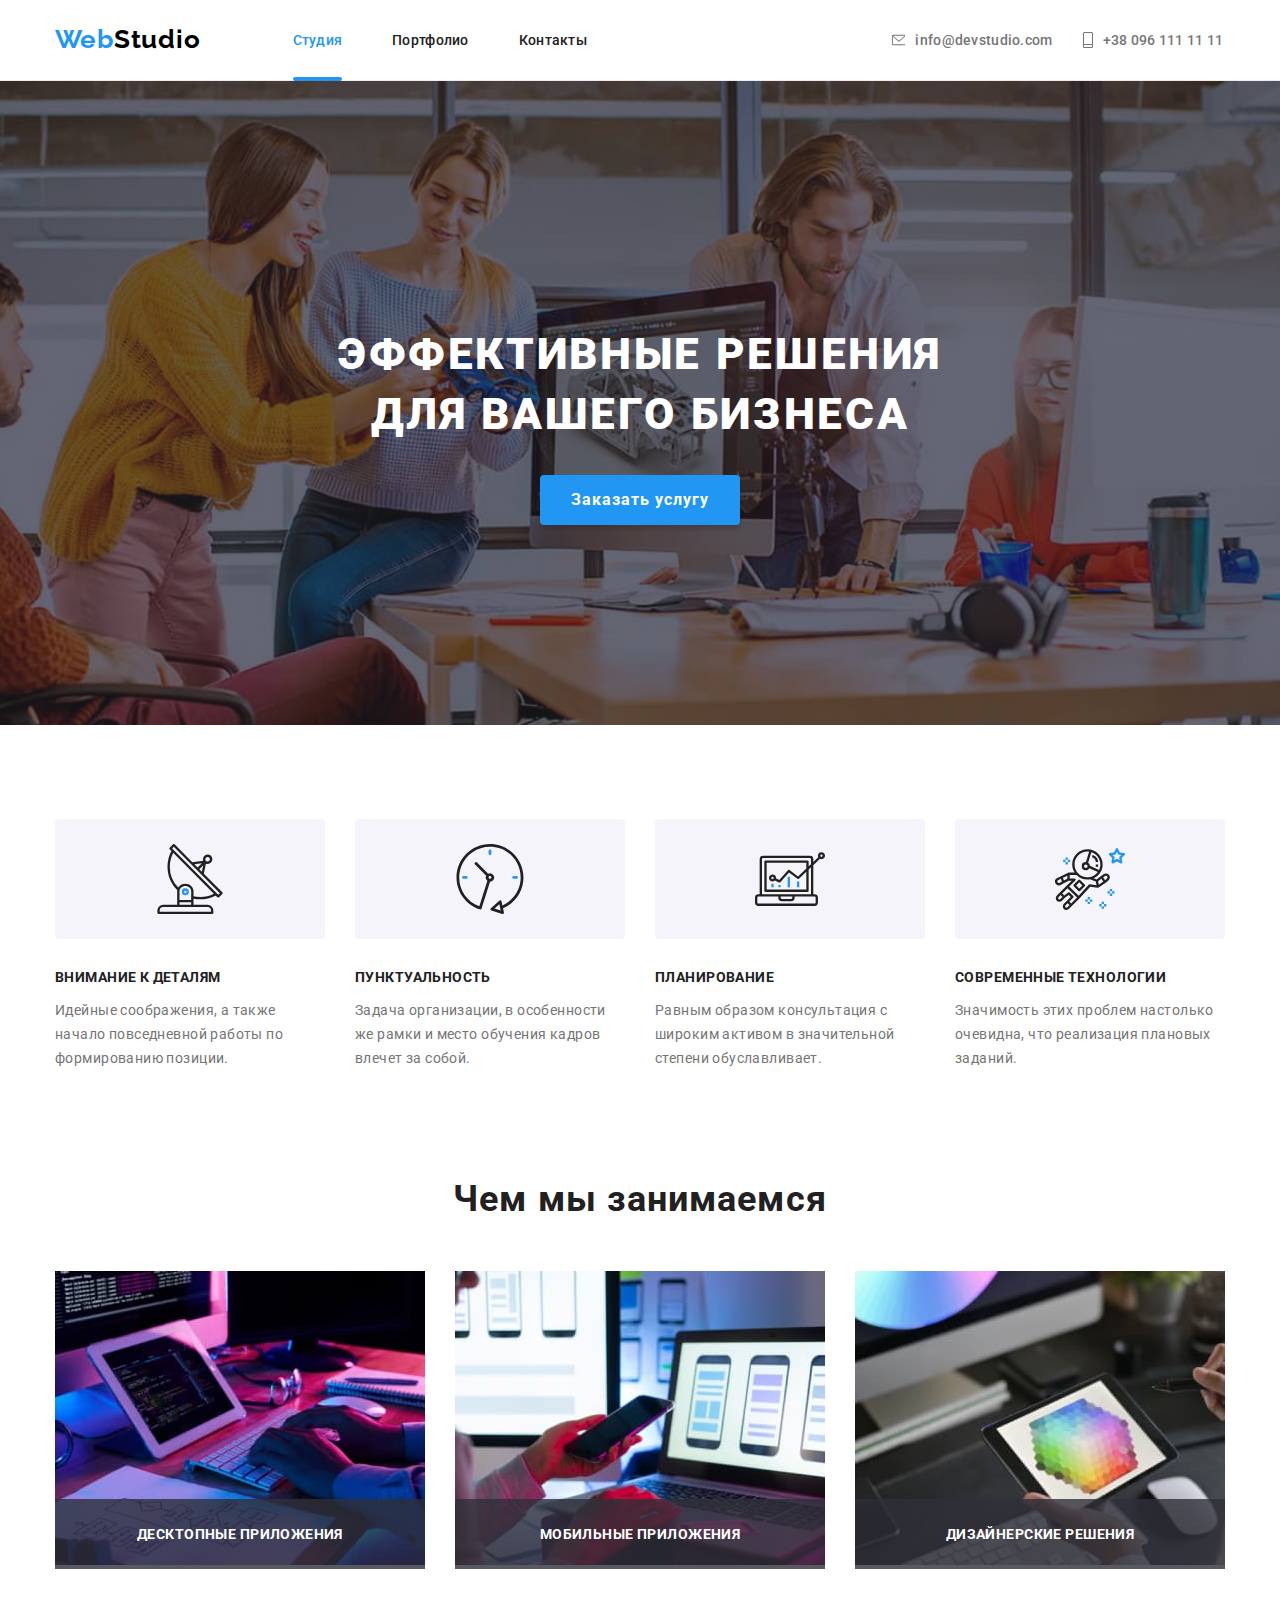
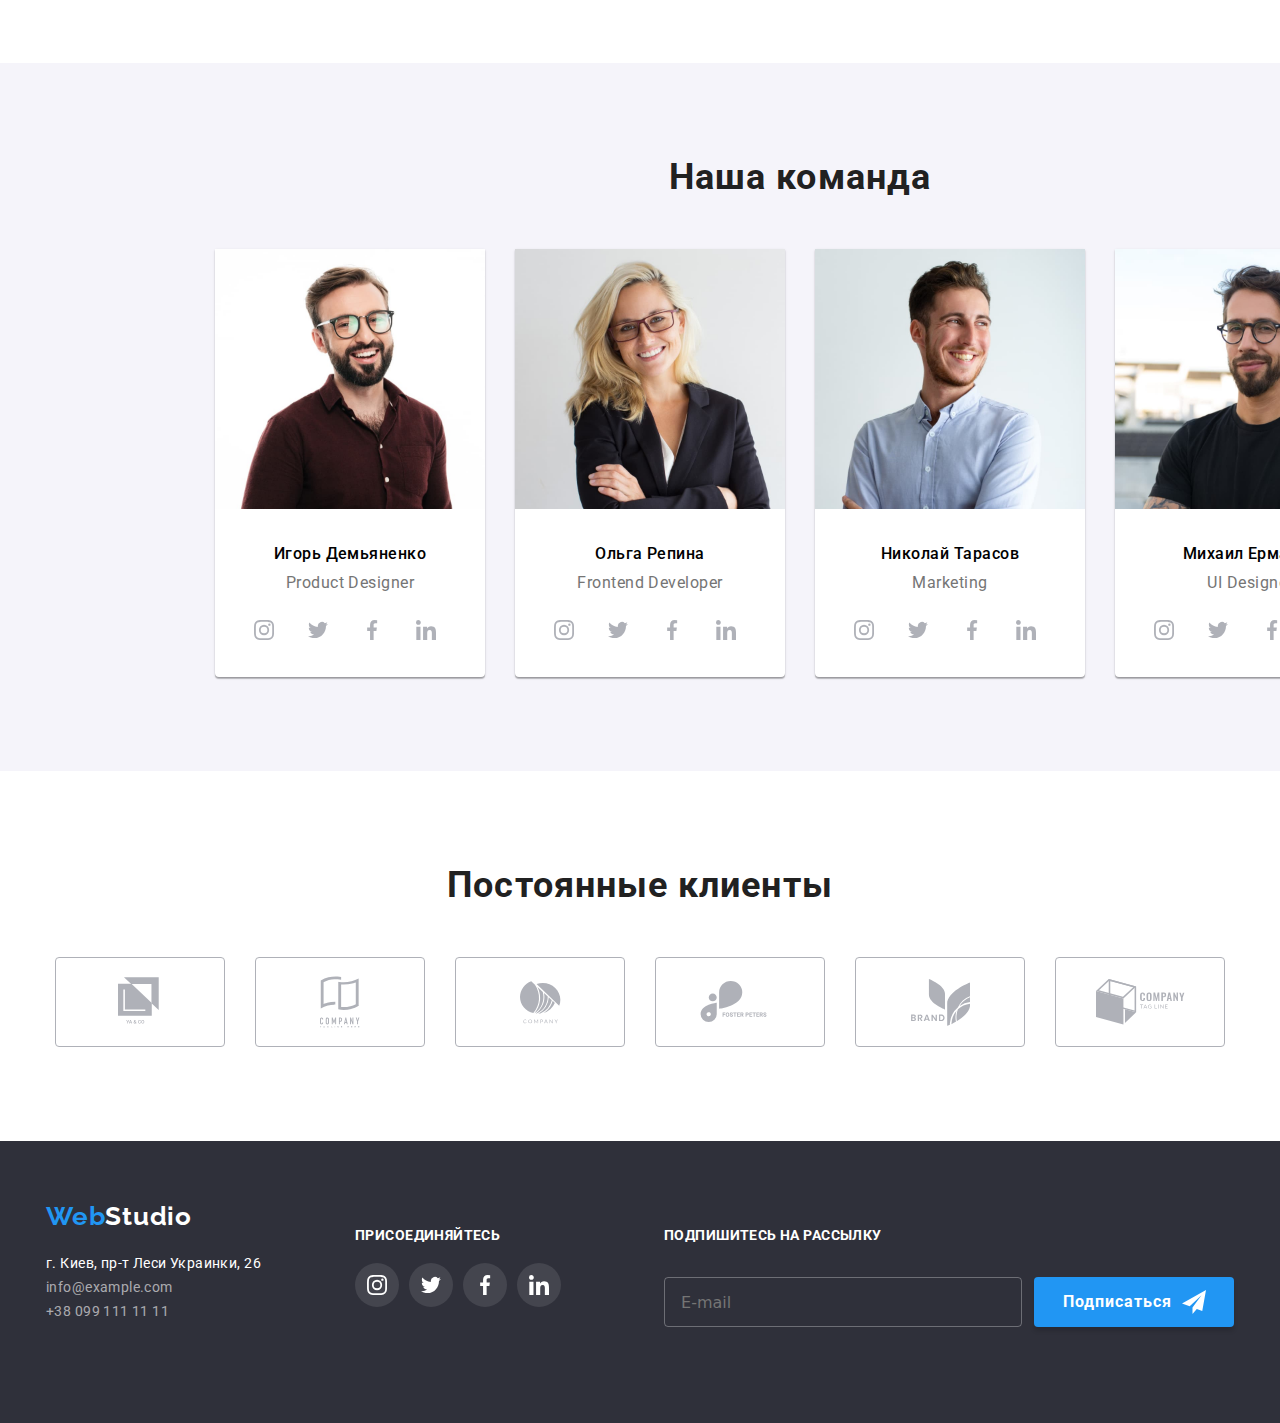
==== commit 87702f52: "Методология ВЕМ и ПрипроцессорSASS" ====
--- a/index.html
+++ b/index.html
@@ -408,57 +408,80 @@
         <footer class="footer">
             <section class="footer__section">
                 <div class="footer__conteiner">
-                    <div class="footer__links">
-                        <a href="./index.html" class="footer__logo">
+
+                    <!--ссылки навигации и контактов-->
+                    <div class="footer__links-conteiner">
+                        <a href="./index.html" class="logo logo--footer">
                             <span class="logo__first-word">Web</span><span>Studio</span>
                         </a>
-                        <ul>
-
-                            <li>
-                                <a href="https://goo.gl/maps/pXZyXXm4pR66iuyq8" class="footer__address">г. Киев, пр-т Леси Украинки, 26</a>
-                            </li>   
-
-                            <li>
-                                <a href="mailto:info@devstudio.com" class="footer__email">info@devstudio.com</a>
-                            </li>   
-
-                            <li>
-                                <a href="tel:+380961111111" class="footer__phone">+38 096 111 11 11</a>
-                            </li>
-
-                        </ul>
+                        <address class="footer__address">
+                            <ul class="footer__address__list">
+                                <li class="footer__address-contact">
+                                    <a href="https://goo.gl/maps/pXZyXXm4pR66iuyq8" class="footer__location-on-map">г. Киев, пр-т Леси Украинки, 26</a>
+                                </li>
+                                <li class="footer__address-contact">
+                                    <a href="mailto:info@example.com" class="footer__contact-link">info@example.com</a>
+                                </li>
+                                <li class="footer__address-contact">
+                                    <a href="tel:+380991111111" class="footer__contact-link">+38 099 111 11 11</a>
+                                </li>
+                            </ul>
+                        </address>
                     </div>
-                    <div class="footer__social-box">
-                        <ul class="footer__list">
-                            <li class="footer__item">
-                                <a href="" class="footer__link">
-                                    <svg class="footer__icon-social">
-                                        <use href="./images/icon.svg#icon-instagram"></use>
-                                    </svg>
-                                </a>
-                            </li>
-                            <li class="footer__item">
-                                <a href="" class="footer__link">
-                                    <svg class="footer__icon-social">
-                                        <use href="./images/icon.svg#icon-twitter"></use>
-                                    </svg>
-                                </a>
-                            </li>
-                            <li class="footer__item">
-                                <a href="" class="footer__link">
-                                    <svg class="footer__icon-social">
-                                        <use href="./images/icon.svg#icon-facebook"></use>
-                                    </svg>
-                                </a>
-                            </li>
-                            <li class="footer__item">
-                                <a href="" class="footer__link">
-                                    <svg class="footer__icon-social">
-                                        <use href="./images/icon.svg#icon-linkedin"></use>
-                                    </svg>
-                                </a>
-                            </li>
-                        </ul>
+    
+                    <!--соцсетеи-->
+                    <div class="social">
+                    <p class="social__slogan">присоединяйтесь</p>
+                    <ul class="social__connect-list">
+                     
+                        <li class="social__connect-item">
+                            <a href="" class="social__connect-link">
+                                <svg class="social__connect-icon">
+                                    <use href="./images/icon.svg#icon-instagram"></use>
+                                </svg>
+                            </a>
+                        </li>
+                     
+                        <li class="social__connect-item">
+                            <a href="" class="social__connect-link">
+                                <svg class="social__connect-icon">
+                                    <use href="./images/icon.svg#icon-twitter"></use>
+                                </svg>
+                            </a>
+                        </li>
+                      
+                        <li class="social__connect-item">
+                            <a href="" class="social__connect-link">
+                                <svg class="social__connect-icon">
+                                    <use href="./images/icon.svg#icon-facebook"></use>
+                                </svg>
+                            </a>
+                        </li>
+                      
+                        <li class="social__connect-item">
+                            <a href="" class="social__connect-link">
+                                <svg class="social__connect-icon">
+                                    <use href="./images/icon.svg#icon-linkedin"></use>
+                                </svg>
+                            </a>
+                        </li>
+                    </ul>
+                    </div>
+
+                    <!--Подписка на рассылку-->
+                    <div class="subscribe">
+                        <p class="subscribe__slogan">Подпишитесь на рассылку</p>
+                        <form action="" class="subscribe__form">
+                            
+                                <input type="text" name="foot_email" id="foot_email" class="subscribe__input" placeholder="E-mail">
+                            
+                            <button type="submit" class="subscribe__button">
+                                <span class="subscribe__button-text">Подписаться</span>
+                                <svg class="subscribe__button-icon">
+                                    <use href="./images/icon.svg#icon-icon-send"></use>
+                                </svg>
+                            </button>
+                        </form>
                     </div>
                 </div>
             </section>
--- a/css/main.min.css
+++ b/css/main.min.css
@@ -1,2 +1,2 @@
-.mai-page{margin:0 auto 0 auto;overflow:hidden}.portfolio-page{margin:0 auto 0 auto;overflow:hidden}.header{max-width:1600px;min-height:80px;margin-left:auto;margin-right:auto;border-bottom:var(--border-line)}.header__conteiner{width:1200px;height:80px;display:-webkit-box;display:-ms-flexbox;display:flex;-webkit-box-align:center;-ms-flex-align:center;align-items:center;-webkit-box-pack:center;-ms-flex-pack:center;justify-content:center;margin:0 auto 0 auto}.logo{color:#000;width:145px;height:31px;text-decoration:none;margin:24px 93px 25px 0;font-family:"Raleway",sans-serif;font-style:normal;font-weight:bold;font-size:26px;line-height:1.192;letter-spacing:0.03em}.logo__first-word{color:#2196F3}.navigation{margin:0 305px 0 0}.navigation__list{display:-webkit-box;display:-ms-flexbox;display:flex;width:294px;list-style:none;padding:0;margin:0;font-family:"Roboto",sans-serif;font-style:normal;font-weight:500;font-size:14px;line-height:1.142;letter-spacing:0.02em}.navigation__item{position:relative;padding:32px 0 32px 0}.navigation__item:not(:last-child){margin-right:50px}.navigation__link{display:block;text-decoration:none;color:#212121}.navigation__link:hover,.navigation__link:focus{color:#2196F3;outline:none;-webkit-transition:color 250ms cubic-bezier(0.4, 0, 0.2, 1);transition:color 250ms cubic-bezier(0.4, 0, 0.2, 1)}.navigation__link--accent{color:#2196F3}.navigation__link--accent:focus{outline:1px solid #000}.navigation__link--accent::after{content:"";position:absolute;bottom:0;left:0;display:block;width:100%;height:4px;background-color:#2196F3;border-radius:2px;-webkit-transform:translateY(1px);transform:translateY(1px)}.navigation__link--accent::after:hover{content:"";position:absolute;bottom:0;left:0;display:block;width:100%;height:4px;background-color:#2196F3;border-radius:2px;-webkit-transform:translateY(1px);transform:translateY(1px)}.navigation__link--underline::after{content:"";position:absolute;bottom:0;left:0;display:block;width:100%;height:4px;background-color:#2196F3;border-radius:2px;-webkit-transform:translateY(1px) scaleX(0);transform:translateY(1px) scaleX(0);-webkit-transition:-webkit-transform 250ms cubic-bezier(0.4, 0, 0.2, 1);transition:-webkit-transform 250ms cubic-bezier(0.4, 0, 0.2, 1);transition:transform 250ms cubic-bezier(0.4, 0, 0.2, 1);transition:transform 250ms cubic-bezier(0.4, 0, 0.2, 1), -webkit-transform 250ms cubic-bezier(0.4, 0, 0.2, 1)}.navigation__link--underline:hover::after,.navigation__link--underline:focus::after{content:"";position:absolute;bottom:0;left:0;display:block;width:100%;height:4px;background-color:#2196F3;border-radius:2px;-webkit-transform:translateY(1px) scaleX(1);transform:translateY(1px) scaleX(1);-webkit-transition:-webkit-transform 250ms cubic-bezier(0.4, 0, 0.2, 1);transition:-webkit-transform 250ms cubic-bezier(0.4, 0, 0.2, 1);transition:transform 250ms cubic-bezier(0.4, 0, 0.2, 1);transition:transform 250ms cubic-bezier(0.4, 0, 0.2, 1), -webkit-transform 250ms cubic-bezier(0.4, 0, 0.2, 1)}.header__address{display:-webkit-box;display:-ms-flexbox;display:flex;-webkit-box-align:center;-ms-flex-align:center;align-items:center}.header__address-link{display:-webkit-inline-box;display:-ms-inline-flexbox;display:inline-flex;text-decoration:none;font-family:"Roboto",sans-serif;font-style:normal;font-weight:500;font-size:14px;line-height:1.142;letter-spacing:0.02em;color:#757575;width:161px;-webkit-box-align:center;-ms-flex-align:center;align-items:center;margin-right:30px;-webkit-transition:color 250ms cubic-bezier(0.4, 0, 0.2, 1);transition:color 250ms cubic-bezier(0.4, 0, 0.2, 1)}.header__address-link:hover,.header__address-link:focus{color:#2196F3;outline:none;-webkit-transition:color 250ms cubic-bezier(0.4, 0, 0.2, 1);transition:color 250ms cubic-bezier(0.4, 0, 0.2, 1)}.header__address-link--margin{margin-right:0;width:143px}.header__address-icon-envelope{width:16px;height:12px;margin-right:10px;fill:currentColor}.header__address-icon-phone{width:10px;height:16px;margin-right:10px;fill:currentColor}.hero{max-width:1600px;min-height:600px;margin:0 auto 0 auto}.hero__conteiner{min-width:1200px;min-height:600px;margin-left:auto;margin-right:auto;padding-top:200px;padding-bottom:200px;background-color:var(--hero-background-color);background-size:cover;background-position:center;background-repeat:no-repeat;background-image:-webkit-gradient(linear, left top, right top, from(rgba(47,48,58,0.4)), to(rgba(47,48,58,0.4))),url(../images/main/hero_background/background.jpg);background-image:linear-gradient(to right, rgba(47,48,58,0.4), rgba(47,48,58,0.4)),url(../images/main/hero_background/background.jpg)}.visually-hidden{position:absolute;width:1px;height:1px;margin:-1px;border:0;padding:0;white-space:nowrap;-webkit-clip-path:inset(100%);clip-path:inset(100%);clip:rect(0 0 0 0);overflow:hidden}.hero__title{width:696px;min-height:120px;margin-left:auto;margin-right:auto;margin-bottom:30px;font-family:"Roboto",sans-serif;font-style:normal;font-weight:900;font-size:44px;line-height:1.363;letter-spacing:0.06em;text-align:center;text-transform:uppercase;color:#fff}.hero__button{display:-webkit-box;display:-ms-flexbox;display:flex;-webkit-box-pack:center;-ms-flex-pack:center;justify-content:center;-webkit-box-align:center;-ms-flex-align:center;align-items:center;margin-left:auto;margin-right:auto;padding:0;width:200px;min-height:50px;-webkit-box-shadow:0px 4px 4px rgba(0,0,0,0.15);box-shadow:0px 4px 4px rgba(0,0,0,0.15);border-radius:4px;border:none;background-color:#2196F3}.hero__button-text{font-family:"Roboto",sans-serif;font-style:normal;font-weight:bold;font-size:16px;line-height:1.875;letter-spacing:0.06em;color:#fff}.visually-hidden{position:absolute;width:1px;height:1px;margin:-1px;border:0;padding:0;white-space:nowrap;-webkit-clip-path:inset(100%);clip-path:inset(100%);clip:rect(0 0 0 0);overflow:hidden}.features{max-width:1600px;min-height:251px;margin:94px auto 0 auto}.features__conteiner{width:1200px;margin:0 auto 0 auto}.features__list{display:-webkit-box;display:-ms-flexbox;display:flex;-webkit-box-pack:center;-ms-flex-pack:center;justify-content:center;list-style:none;padding:0}.features__item{width:270px}.features__item:not(:last-child){margin-right:30px}.features__icon-box{display:-webkit-box;display:-ms-flexbox;display:flex;-webkit-box-align:center;-ms-flex-align:center;align-items:center;-webkit-box-pack:center;-ms-flex-pack:center;justify-content:center;width:270px;height:120px;border-radius:4px;background-color:#F5F4FA}.features__icon{width:70px;height:70px}.features__item-head{margin-top:30px;font-family:"Roboto",sans-serif;font-style:normal;font-weight:bold;font-size:14px;line-height:1.142;letter-spacing:0.03em;text-transform:uppercase;color:#212121}.features__item-text{margin-top:10px;font-family:"Roboto",sans-serif;font-style:normal;font-weight:normal;font-size:14px;line-height:1.714;letter-spacing:0.03em;color:#757575}.we-are-doing{max-width:1600px;min-height:386px;margin:94px auto 0 auto}.we-are-doing__header{font-family:"Roboto",sans-serif;font-style:normal;font-weight:bold;font-size:36px;line-height:1.166;text-align:center;letter-spacing:0.03em;color:#212121;margin:0}.we-are-doing__conteiner{width:1200px;margin:50px auto 0 auto}.we-are-doing__list{display:-webkit-box;display:-ms-flexbox;display:flex;max-width:1170px;-webkit-box-pack:justify;-ms-flex-pack:justify;justify-content:space-between;list-style:none;margin:50px auto 0 auto;padding:0}.we-are-doing__item{position:relative}.we-are-doing__item:not(:last-child){margin-right:30px}.we-are-doing__item-lable{position:absolute;bottom:0;left:0;padding:27px 0 27px 0;width:370px;height:70px;background-color:rgba(47,48,58,0.8)}.we-are-doing___item-lable-text{margin:0;font-family:Roboto;font-style:normal;font-weight:bold;font-size:14px;line-height:1.142;text-align:center;letter-spacing:0.03em;text-transform:uppercase;color:#fff}.our-team{background-color:#F5F4FA}.our-team__head{margin:0 auto;font-family:"Roboto",sans-serif;font-style:normal;font-weight:bold;font-size:36px;line-height:1.166;text-align:center;letter-spacing:0.03em;color:#212121}.our-team__conteiner{width:1600px;min-height:708px;margin:94px auto 0 auto;padding-top:94px}.our-team__list{min-width:1200px;margin:0 auto 0;margin-top:50px;padding:0;list-style:none;display:-webkit-box;display:-ms-flexbox;display:flex;-webkit-box-pack:center;-ms-flex-pack:center;justify-content:center}.our-team__item:not(:last-child){margin-right:30px}.our-team__card{width:270px;height:428px;margin:0;background-color:#FFFFFF;-webkit-box-shadow:0px 1px 3px rgba(0,0,0,0.12),0px 1px 1px rgba(0,0,0,0.14),0px 2px 1px rgba(0,0,0,0.2);box-shadow:0px 1px 3px rgba(0,0,0,0.12),0px 1px 1px rgba(0,0,0,0.14),0px 2px 1px rgba(0,0,0,0.2);border-radius:0px 0px 4px 4px}.our-team__card-caption{text-align:center;padding-top:30px}.our-team__card-title{margin:0;font-family:"Roboto",sans-serif;font-style:normal;font-weight:500;font-size:16px;line-height:1.187;letter-spacing:0.03em;color:head-color}.our-team__card-specialty{margin:0;font-family:"Roboto",sans-serif;font-style:normal;font-weight:normal;font-size:16px;line-height:1.187;letter-spacing:0.03em;color:#757575;margin-top:10px}.our-team__social-list{display:-webkit-box;display:-ms-flexbox;display:flex;-webkit-box-align:center;-ms-flex-align:center;align-items:center;-webkit-box-pack:center;-ms-flex-pack:center;justify-content:center;width:206px;height:44px;margin:16px auto 30px auto;list-style:none;padding:0}.our-team__social-item{display:-webkit-box;display:-ms-flexbox;display:flex;-webkit-box-align:center;-ms-flex-align:center;align-items:center;-webkit-box-pack:center;-ms-flex-pack:center;justify-content:center;width:44px;height:44px;margin-right:10px}.our-team__social-link{width:44px;height:44px;padding:12px;background-color:transparent;border-radius:50%;color:#AFB1B8;-webkit-transition-property:background-color,color;transition-property:background-color,color;-webkit-transition-duration:250ms;transition-duration:250ms;-webkit-transition-timing-function:cubic-bezier(0.4, 0, 0.2, 1);transition-timing-function:cubic-bezier(0.4, 0, 0.2, 1)}.our-team__social-link:hover,.our-team__social-link:focus{background-color:#2196F3;border-radius:50%;color:#fff;-webkit-transition-property:background-color,color;transition-property:background-color,color;-webkit-transition-duration:250ms;transition-duration:250ms;-webkit-transition-timing-function:cubic-bezier(0.4, 0, 0.2, 1);transition-timing-function:cubic-bezier(0.4, 0, 0.2, 1);outline:none}.our-team__social-icon{width:20px;height:20px;fill:currentColor}.regular-customers{max-width:1600px;margin:0 auto 0 auto}.regular-customers__conteiner{width:1200px;height:182px;margin:94px auto 94px auto}.regular-customers__head{margin:0;font-family:"Roboto",sans-serif;font-style:normal;font-weight:bold;font-size:36px;line-height:1.166;text-align:center;letter-spacing:0.03em;color:#212121}.regular-customers__list{display:-webkit-box;display:-ms-flexbox;display:flex;-webkit-box-pack:center;-ms-flex-pack:center;justify-content:center;margin:50px 0 0 0;padding:0;list-style:none}.regular-customers__item{width:170px;height:90px}.regular-customers__item:not(:last-child){margin-right:30px}.regular-customer__link{display:-webkit-box;display:-ms-flexbox;display:flex;-webkit-box-align:center;-ms-flex-align:center;align-items:center;-webkit-box-pack:center;-ms-flex-pack:center;justify-content:center;width:170px;height:90px;color:#AFB1B8;border:1px solid;border-radius:4px;text-decoration:none;outline:none;-webkit-transition-property:color;transition-property:color;-webkit-transition-duration:250ms;transition-duration:250ms;-webkit-transition-timing-function:cubic-bezier(0.4, 0, 0.2, 1);transition-timing-function:cubic-bezier(0.4, 0, 0.2, 1)}.regular-customer__link:hover,.regular-customer__link:focus{color:#2196F3;border:1px solid;border-radius:4px;text-decoration:none;outline:none;-webkit-transition-property:color;transition-property:color;-webkit-transition-duration:250ms;transition-duration:250ms;-webkit-transition-timing-function:cubic-bezier(0.4, 0, 0.2, 1);transition-timing-function:cubic-bezier(0.4, 0, 0.2, 1)}.regular-customers__icon{fill:currentColor}.regular-customers__icon--logo-1{width:45px;height:50px}.regular-customers__icon--logo-2{width:40px;height:52px}.regular-customers__icon--logo-3{width:41px;height:43px}.regular-customers__icon--logo-4{width:80px;height:42px}.regular-customers__icon--logo-5{width:59px;height:47px}.regular-customers__icon--logo-6{width:89px;height:46px}.backdrop{position:fixed;top:0;left:0;width:100%;height:100%;opacity:1;-webkit-transform:scale(1);transform:scale(1);-webkit-transition:opacity 1000ms cubic-bezier(0.4, 0, 0.2, 1) 250ms;transition:opacity 1000ms cubic-bezier(0.4, 0, 0.2, 1) 250ms;background-color:rgba(0,0,0,0.5)}.is-hidden{opacity:0;pointer-events:none;-webkit-transform:scale(0);transform:scale(0);-webkit-transition:opacity 750ms cubic-bezier(0.4, 0, 0.2, 1),-webkit-transform 1000ms cubic-bezier(0.4, 0, 0.2, 1);transition:opacity 750ms cubic-bezier(0.4, 0, 0.2, 1),-webkit-transform 1000ms cubic-bezier(0.4, 0, 0.2, 1);transition:transform 1000ms cubic-bezier(0.4, 0, 0.2, 1),opacity 750ms cubic-bezier(0.4, 0, 0.2, 1);transition:transform 1000ms cubic-bezier(0.4, 0, 0.2, 1),opacity 750ms cubic-bezier(0.4, 0, 0.2, 1),-webkit-transform 1000ms cubic-bezier(0.4, 0, 0.2, 1)}.modal{position:absolute;top:50%;left:50%;-webkit-transform:translate(-50%, -50%) scale(1) perspective(500px) rotateY(0deg);transform:translate(-50%, -50%) scale(1) perspective(500px) rotateY(0deg);-webkit-transition:opacity 250ms cubic-bezier(0.4, 0, 0.2, 1),-webkit-transform 750ms cubic-bezier(0.4, 0, 0.2, 1);transition:opacity 250ms cubic-bezier(0.4, 0, 0.2, 1),-webkit-transform 750ms cubic-bezier(0.4, 0, 0.2, 1);transition:transform 750ms cubic-bezier(0.4, 0, 0.2, 1),opacity 250ms cubic-bezier(0.4, 0, 0.2, 1);transition:transform 750ms cubic-bezier(0.4, 0, 0.2, 1),opacity 250ms cubic-bezier(0.4, 0, 0.2, 1),-webkit-transform 750ms cubic-bezier(0.4, 0, 0.2, 1);padding:40px;width:528px;height:581px;background-color:#fff;border-radius:4px}.backdrop.is-hidden>.modal{position:absolute;top:50%;left:50%;-webkit-transform:translate(-50%, -50%) scale(0) perspective(500px) rotateY(90deg);transform:translate(-50%, -50%) scale(0) perspective(500px) rotateY(90deg);-webkit-transition:opacity 500ms cubic-bezier(0.4, 0, 0.2, 1),-webkit-transform 750ms cubic-bezier(0.4, 0, 0.2, 1);transition:opacity 500ms cubic-bezier(0.4, 0, 0.2, 1),-webkit-transform 750ms cubic-bezier(0.4, 0, 0.2, 1);transition:transform 750ms cubic-bezier(0.4, 0, 0.2, 1),opacity 500ms cubic-bezier(0.4, 0, 0.2, 1);transition:transform 750ms cubic-bezier(0.4, 0, 0.2, 1),opacity 500ms cubic-bezier(0.4, 0, 0.2, 1),-webkit-transform 750ms cubic-bezier(0.4, 0, 0.2, 1);padding:40px;width:528px;height:581px;background-color:#fff;border-radius:4px}.modal__round-button-close{position:fixed;top:8px;right:8px;width:30px;height:30px;border:1px solid rgba(0,0,0,0.1);border-radius:50%;background-color:#fff;display:-webkit-box;display:-ms-flexbox;display:flex;-webkit-box-align:center;-ms-flex-align:center;align-items:center;-webkit-box-pack:center;-ms-flex-pack:center;justify-content:center}.modal__round-button-close:focus{outline:none;border:1px solid #000;border-radius:50%;background-color:#fff}.modal__close-icon{width:12px;height:12px}.modal__round-button-close:hover>.modal__close-icon,.modal__round-button-close:focus>.modal__close-icon{fill:#2196F3;-webkit-transition:fill 250ms cubic-bezier(0.4, 0, 0.2, 1);transition:fill 250ms cubic-bezier(0.4, 0, 0.2, 1)}.modal__head{width:448px;height:23px;font-family:"Roboto",sans-serif;font-style:normal;font-weight:bold;font-size:20px;line-height:1.15;letter-spacing:0.03em;color:#212121;margin:0}.form{width:448px;height:342px;margin-top:12px}.form__blok{position:relative;width:448px;height:58px;margin-top:10px}.form__lable{font-family:"Roboto",sans-serif;font-style:normal;font-weight:normal;font-size:12px;line-height:1.166;color:#757575}.form__input{width:448px;margin-top:4px;border-radius:4px;border:1px solid rgba(33,33,33,0.2);padding:11px 11px 11px 42px;-webkit-transition-property:border-color;transition-property:border-color;-webkit-transition-duration:250ms;transition-duration:250ms;-webkit-transition-timing-function:cubic-bezier(0.4, 0, 0.2, 1);transition-timing-function:cubic-bezier(0.4, 0, 0.2, 1)}.form__input:focus{outline:none;border:1px solid #2196F3;border-radius:4px;padding-left:42px;-webkit-transition-property:border-color;transition-property:border-color;-webkit-transition-duration:250ms;transition-duration:250ms;-webkit-transition-timing-function:cubic-bezier(0.4, 0, 0.2, 1);transition-timing-function:cubic-bezier(0.4, 0, 0.2, 1)}.form__input-icon{position:absolute;left:15px;top:35px;width:18px;height:18px;fill:#212121;-webkit-transition-property:fill;transition-property:fill;-webkit-transition-duration:250ms;transition-duration:250ms;-webkit-transition-timing-function:cubic-bezier(0.4, 0, 0.2, 1);transition-timing-function:cubic-bezier(0.4, 0, 0.2, 1)}.form__input:focus ~ .form__input-icon{fill:#2196F3;-webkit-transition-property:fill;transition-property:fill;-webkit-transition-duration:250ms;transition-duration:250ms;-webkit-transition-timing-function:cubic-bezier(0.4, 0, 0.2, 1);transition-timing-function:cubic-bezier(0.4, 0, 0.2, 1)}.form__commits{width:448px;margin-top:10px}.form__commits::-webkit-input-placeholder{font-family:"Roboto",sans-serif;font-style:normal;font-weight:normal;font-size:12px;line-height:1.166;letter-spacing:0.01em;color:rgba(117,117,117,0.5)}.form__commits:-ms-input-placeholder{font-family:"Roboto",sans-serif;font-style:normal;font-weight:normal;font-size:12px;line-height:1.166;letter-spacing:0.01em;color:rgba(117,117,117,0.5)}.form__commits::-ms-input-placeholder{font-family:"Roboto",sans-serif;font-style:normal;font-weight:normal;font-size:12px;line-height:1.166;letter-spacing:0.01em;color:rgba(117,117,117,0.5)}.form__commits::placeholder{font-family:"Roboto",sans-serif;font-style:normal;font-weight:normal;font-size:12px;line-height:1.166;letter-spacing:0.01em;color:rgba(117,117,117,0.5)}.form__area-commits{width:448px;height:120px;resize:none;padding:12px 16px;margin-top:4px;border-radius:4px;border:1px solid rgba(33,33,33,0.2);-webkit-transition-property:border-color;transition-property:border-color;-webkit-transition-duration:250ms;transition-duration:250ms;-webkit-transition-timing-function:cubic-bezier(0.4, 0, 0.2, 1);transition-timing-function:cubic-bezier(0.4, 0, 0.2, 1)}.form__area-commits:focus{width:448px;height:120px;resize:none;padding:12px 16px;margin-top:4px;border-radius:4px;border:1px solid #2196F3;outline:none;-webkit-transition-property:border-color;transition-property:border-color;-webkit-transition-duration:250ms;transition-duration:250ms;-webkit-transition-timing-function:cubic-bezier(0.4, 0, 0.2, 1);transition-timing-function:cubic-bezier(0.4, 0, 0.2, 1)}.form__checkbox{position:relative;width:448px;height:24px;margin:20px auto 0}.form__checkbox input[type='checkbox']{position:absolute;width:1px;height:1px;margin:-1px;border:0;padding:0;white-space:nowrap;-webkit-clip-path:inset(100%);clip-path:inset(100%);clip:rect(0 0 0 0);overflow:hidden}.form__checkbox-lable{margin-left:24px;font-family:"Roboto",sans-serif;font-style:normal;font-weight:normal;font-size:14px;line-height:1.714;letter-spacing:0.03em;color:#757575}.form__checkbox-icon{position:absolute;top:50%;left:0;-webkit-transform:translateY(-50%);transform:translateY(-50%);width:16px;height:15px;background-color:#fff;border:2px solid #212121;border-radius:2px;-webkit-transition:background-color 250ms cubic-bezier(0.4, 0, 0.2, 1),border 250ms cubic-bezier(0.4, 0, 0.2, 1);transition:background-color 250ms cubic-bezier(0.4, 0, 0.2, 1),border 250ms cubic-bezier(0.4, 0, 0.2, 1)}.form__checkbox input[type='checkbox']:checked+.form__checkbox-icon{position:absolute;top:50%;left:0;-webkit-transform:translateY(-50%);transform:translateY(-50%);width:16px;height:15px;background-image:url("../../images/icon-check.svg");background-size:contain;background-origin:border-box;background-color:#2196F3;border:2px solid transparent;border-radius:2px;-webkit-transition:background-color 250ms cubic-bezier(0.4, 0, 0.2, 1),border 250ms cubic-bezier(0.4, 0, 0.2, 1);transition:background-color 250ms cubic-bezier(0.4, 0, 0.2, 1),border 250ms cubic-bezier(0.4, 0, 0.2, 1)}.form__checkbox-link{font-family:"Roboto",sans-serif;font-style:normal;font-weight:normal;font-size:14px;line-height:1.714;letter-spacing:0.03em;color:#2196F3}.form__button{display:-webkit-box;display:-ms-flexbox;display:flex;-webkit-box-align:center;-ms-flex-align:center;align-items:center;width:200px;height:50px;margin:30px auto 0 auto;padding:0;border:0;border-radius:4px;background-color:#2196F3;-webkit-box-shadow:0px 4px 4px rgba(0,0,0,0.15);box-shadow:0px 4px 4px rgba(0,0,0,0.15);-webkit-transition-property:background-color;transition-property:background-color;-webkit-transition-duration:250ms;transition-duration:250ms;-webkit-transition-timing-function:cubic-bezier(0.4, 0, 0.2, 1);transition-timing-function:cubic-bezier(0.4, 0, 0.2, 1)}.form__button:hover{display:-webkit-box;display:-ms-flexbox;display:flex;-webkit-box-align:center;-ms-flex-align:center;align-items:center;width:200px;height:50px;margin:30px auto 0 auto;padding:0;border:0;border-radius:4px;background-color:#188CE8;-webkit-box-shadow:0px 4px 4px rgba(0,0,0,0.15);box-shadow:0px 4px 4px rgba(0,0,0,0.15);-webkit-transition-property:background-color;transition-property:background-color;-webkit-transition-duration:250ms;transition-duration:250ms;-webkit-transition-timing-function:cubic-bezier(0.4, 0, 0.2, 1);transition-timing-function:cubic-bezier(0.4, 0, 0.2, 1)}.form__button-text{margin-left:auto;margin-right:auto;font-family:"Roboto",sans-serif;font-style:normal;font-weight:bold;font-size:16px;line-height:1.875;color:#fff}
+.mai-page{margin:0 auto 0 auto;overflow:hidden}.portfolio-page{margin:0 auto 0 auto;overflow:hidden}.header{max-width:1600px;min-height:80px;margin-left:auto;margin-right:auto;border-bottom:1px solid #ECECEC}.header__conteiner{width:1200px;height:80px;display:-webkit-box;display:-ms-flexbox;display:flex;-webkit-box-align:center;-ms-flex-align:center;align-items:center;-webkit-box-pack:center;-ms-flex-pack:center;justify-content:center;margin:0 auto 0 auto}.logo{color:#000;width:145px;height:31px;text-decoration:none;margin:24px 93px 25px 0;font-family:"Raleway",sans-serif;font-style:normal;font-weight:bold;font-size:26px;line-height:1.192;letter-spacing:0.03em}.logo--footer{color:#fff}.logo--footer:focus{text-decoration:underline;outline:none}.logo__first-word{color:#2196F3}.navigation{margin:0 305px 0 0}.navigation__list{display:-webkit-box;display:-ms-flexbox;display:flex;width:294px;list-style:none;padding:0;margin:0;font-family:"Roboto",sans-serif;font-style:normal;font-weight:500;font-size:14px;line-height:1.142;letter-spacing:0.02em}.navigation__item{position:relative;padding:32px 0 32px 0}.navigation__item:not(:last-child){margin-right:50px}.navigation__link{display:block;text-decoration:none;color:#212121}.navigation__link:hover,.navigation__link:focus{color:#2196F3;outline:none;-webkit-transition:color 250ms cubic-bezier(0.4, 0, 0.2, 1);transition:color 250ms cubic-bezier(0.4, 0, 0.2, 1)}.navigation__link--accent{color:#2196F3}.navigation__link--accent:focus{outline:1px solid #000}.navigation__link--accent::after{content:"";position:absolute;bottom:0;left:0;display:block;width:100%;height:4px;background-color:#2196F3;border-radius:2px;-webkit-transform:translateY(1px);transform:translateY(1px)}.navigation__link--accent::after:hover{content:"";position:absolute;bottom:0;left:0;display:block;width:100%;height:4px;background-color:#2196F3;border-radius:2px;-webkit-transform:translateY(1px);transform:translateY(1px)}.navigation__link--underline::after{content:"";position:absolute;bottom:0;left:0;display:block;width:100%;height:4px;background-color:#2196F3;border-radius:2px;-webkit-transform:translateY(1px) scaleX(0);transform:translateY(1px) scaleX(0);-webkit-transition:-webkit-transform 250ms cubic-bezier(0.4, 0, 0.2, 1);transition:-webkit-transform 250ms cubic-bezier(0.4, 0, 0.2, 1);transition:transform 250ms cubic-bezier(0.4, 0, 0.2, 1);transition:transform 250ms cubic-bezier(0.4, 0, 0.2, 1), -webkit-transform 250ms cubic-bezier(0.4, 0, 0.2, 1)}.navigation__link--underline:hover::after,.navigation__link--underline:focus::after{content:"";position:absolute;bottom:0;left:0;display:block;width:100%;height:4px;background-color:#2196F3;border-radius:2px;-webkit-transform:translateY(1px) scaleX(1);transform:translateY(1px) scaleX(1);-webkit-transition:-webkit-transform 250ms cubic-bezier(0.4, 0, 0.2, 1);transition:-webkit-transform 250ms cubic-bezier(0.4, 0, 0.2, 1);transition:transform 250ms cubic-bezier(0.4, 0, 0.2, 1);transition:transform 250ms cubic-bezier(0.4, 0, 0.2, 1), -webkit-transform 250ms cubic-bezier(0.4, 0, 0.2, 1)}.header__address{display:-webkit-box;display:-ms-flexbox;display:flex;-webkit-box-align:center;-ms-flex-align:center;align-items:center}.header__address-link{display:-webkit-inline-box;display:-ms-inline-flexbox;display:inline-flex;text-decoration:none;font-family:"Roboto",sans-serif;font-style:normal;font-weight:500;font-size:14px;line-height:1.142;letter-spacing:0.02em;color:#757575;width:161px;-webkit-box-align:center;-ms-flex-align:center;align-items:center;margin-right:30px;-webkit-transition:color 250ms cubic-bezier(0.4, 0, 0.2, 1);transition:color 250ms cubic-bezier(0.4, 0, 0.2, 1)}.header__address-link:hover,.header__address-link:focus{color:#2196F3;outline:none;-webkit-transition:color 250ms cubic-bezier(0.4, 0, 0.2, 1);transition:color 250ms cubic-bezier(0.4, 0, 0.2, 1)}.header__address-link--margin{margin-right:0;width:143px}.header__address-icon-envelope{width:16px;height:12px;margin-right:10px;fill:currentColor}.header__address-icon-phone{width:10px;height:16px;margin-right:10px;fill:currentColor}.hero{max-width:1600px;min-height:600px;margin:0 auto 0 auto}.hero__conteiner{min-height:600px;margin-left:auto;margin-right:auto;padding-top:200px;padding-bottom:200px;background-color:var(--hero-background-color);background-size:cover;background-position:center;background-repeat:no-repeat;background-image:-webkit-gradient(linear, left top, right top, from(rgba(47,48,58,0.4)), to(rgba(47,48,58,0.4))),url(../images/main/hero_background/background.jpg);background-image:linear-gradient(to right, rgba(47,48,58,0.4), rgba(47,48,58,0.4)),url(../images/main/hero_background/background.jpg)}.visually-hidden{position:absolute;width:1px;height:1px;margin:-1px;border:0;padding:0;white-space:nowrap;-webkit-clip-path:inset(100%);clip-path:inset(100%);clip:rect(0 0 0 0);overflow:hidden}.hero__title{width:696px;min-height:120px;margin-left:auto;margin-right:auto;margin-bottom:30px;font-family:"Roboto",sans-serif;font-style:normal;font-weight:900;font-size:44px;line-height:1.363;letter-spacing:0.06em;text-align:center;text-transform:uppercase;color:#fff}.hero__button{display:-webkit-box;display:-ms-flexbox;display:flex;-webkit-box-pack:center;-ms-flex-pack:center;justify-content:center;-webkit-box-align:center;-ms-flex-align:center;align-items:center;margin-left:auto;margin-right:auto;padding:0;width:200px;min-height:50px;-webkit-box-shadow:0px 4px 4px rgba(0,0,0,0.15);box-shadow:0px 4px 4px rgba(0,0,0,0.15);border-radius:4px;border:none;background-color:#2196F3}.hero__button-text{font-family:"Roboto",sans-serif;font-style:normal;font-weight:bold;font-size:16px;line-height:1.875;letter-spacing:0.06em;color:#fff}.visually-hidden{position:absolute;width:1px;height:1px;margin:-1px;border:0;padding:0;white-space:nowrap;-webkit-clip-path:inset(100%);clip-path:inset(100%);clip:rect(0 0 0 0);overflow:hidden}.features{max-width:1600px;min-height:251px;margin:94px auto 0 auto}.features__conteiner{width:1200px;margin:0 auto 0 auto}.features__list{display:-webkit-box;display:-ms-flexbox;display:flex;-webkit-box-pack:center;-ms-flex-pack:center;justify-content:center;list-style:none;padding:0}.features__item{width:270px}.features__item:not(:last-child){margin-right:30px}.features__icon-box{display:-webkit-box;display:-ms-flexbox;display:flex;-webkit-box-align:center;-ms-flex-align:center;align-items:center;-webkit-box-pack:center;-ms-flex-pack:center;justify-content:center;width:270px;height:120px;border-radius:4px;background-color:#F5F4FA}.features__icon{width:70px;height:70px}.features__item-head{margin-top:30px;font-family:"Roboto",sans-serif;font-style:normal;font-weight:bold;font-size:14px;line-height:1.142;letter-spacing:0.03em;text-transform:uppercase;color:#212121}.features__item-text{margin-top:10px;font-family:"Roboto",sans-serif;font-style:normal;font-weight:normal;font-size:14px;line-height:1.714;letter-spacing:0.03em;color:#757575}.we-are-doing{max-width:1600px;min-height:386px;margin:94px auto 0 auto}.we-are-doing__header{font-family:"Roboto",sans-serif;font-style:normal;font-weight:bold;font-size:36px;line-height:1.166;text-align:center;letter-spacing:0.03em;color:#212121;margin:0}.we-are-doing__conteiner{width:1200px;margin:50px auto 0 auto}.we-are-doing__list{display:-webkit-box;display:-ms-flexbox;display:flex;max-width:1170px;-webkit-box-pack:justify;-ms-flex-pack:justify;justify-content:space-between;list-style:none;margin:50px auto 0 auto;padding:0}.we-are-doing__item{position:relative}.we-are-doing__item:not(:last-child){margin-right:30px}.we-are-doing__item-lable{position:absolute;bottom:0;left:0;padding:27px 0 27px 0;width:370px;height:70px;background-color:rgba(47,48,58,0.8)}.we-are-doing___item-lable-text{margin:0;font-family:Roboto;font-style:normal;font-weight:bold;font-size:14px;line-height:1.142;text-align:center;letter-spacing:0.03em;text-transform:uppercase;color:#fff}.our-team{background-color:#F5F4FA}.our-team__head{margin:0 auto;font-family:"Roboto",sans-serif;font-style:normal;font-weight:bold;font-size:36px;line-height:1.166;text-align:center;letter-spacing:0.03em;color:#212121}.our-team__conteiner{width:1600px;min-height:708px;margin:94px auto 0 auto;padding-top:94px}.our-team__list{min-width:1200px;margin:0 auto 0;margin-top:50px;padding:0;list-style:none;display:-webkit-box;display:-ms-flexbox;display:flex;-webkit-box-pack:center;-ms-flex-pack:center;justify-content:center}.our-team__item:not(:last-child){margin-right:30px}.our-team__card{width:270px;height:428px;margin:0;background-color:#FFFFFF;-webkit-box-shadow:0px 1px 3px rgba(0,0,0,0.12),0px 1px 1px rgba(0,0,0,0.14),0px 2px 1px rgba(0,0,0,0.2);box-shadow:0px 1px 3px rgba(0,0,0,0.12),0px 1px 1px rgba(0,0,0,0.14),0px 2px 1px rgba(0,0,0,0.2);border-radius:0px 0px 4px 4px}.our-team__card-caption{text-align:center;padding-top:30px}.our-team__card-title{margin:0;font-family:"Roboto",sans-serif;font-style:normal;font-weight:500;font-size:16px;line-height:1.187;letter-spacing:0.03em;color:head-color}.our-team__card-specialty{margin:0;font-family:"Roboto",sans-serif;font-style:normal;font-weight:normal;font-size:16px;line-height:1.187;letter-spacing:0.03em;color:#757575;margin-top:10px}.our-team__social-list{display:-webkit-box;display:-ms-flexbox;display:flex;-webkit-box-align:center;-ms-flex-align:center;align-items:center;-webkit-box-pack:center;-ms-flex-pack:center;justify-content:center;width:206px;height:44px;margin:16px auto 30px auto;list-style:none;padding:0}.our-team__social-item{display:-webkit-box;display:-ms-flexbox;display:flex;-webkit-box-align:center;-ms-flex-align:center;align-items:center;-webkit-box-pack:center;-ms-flex-pack:center;justify-content:center;width:44px;height:44px;margin-right:10px}.our-team__social-link{width:44px;height:44px;padding:12px;background-color:transparent;border-radius:50%;color:#AFB1B8;-webkit-transition-property:background-color,color;transition-property:background-color,color;-webkit-transition-duration:250ms;transition-duration:250ms;-webkit-transition-timing-function:cubic-bezier(0.4, 0, 0.2, 1);transition-timing-function:cubic-bezier(0.4, 0, 0.2, 1)}.our-team__social-link:hover,.our-team__social-link:focus{background-color:#2196F3;border-radius:50%;color:#fff;-webkit-transition-property:background-color,color;transition-property:background-color,color;-webkit-transition-duration:250ms;transition-duration:250ms;-webkit-transition-timing-function:cubic-bezier(0.4, 0, 0.2, 1);transition-timing-function:cubic-bezier(0.4, 0, 0.2, 1);outline:none}.our-team__social-icon{width:20px;height:20px;fill:currentColor}.regular-customers{max-width:1600px;margin:0 auto 0 auto}.regular-customers__conteiner{width:1200px;height:182px;margin:94px auto 94px auto}.regular-customers__head{margin:0;font-family:"Roboto",sans-serif;font-style:normal;font-weight:bold;font-size:36px;line-height:1.166;text-align:center;letter-spacing:0.03em;color:#212121}.regular-customers__list{display:-webkit-box;display:-ms-flexbox;display:flex;-webkit-box-pack:center;-ms-flex-pack:center;justify-content:center;margin:50px 0 0 0;padding:0;list-style:none}.regular-customers__item{width:170px;height:90px}.regular-customers__item:not(:last-child){margin-right:30px}.regular-customer__link{display:-webkit-box;display:-ms-flexbox;display:flex;-webkit-box-align:center;-ms-flex-align:center;align-items:center;-webkit-box-pack:center;-ms-flex-pack:center;justify-content:center;width:170px;height:90px;color:#AFB1B8;border:1px solid;border-radius:4px;text-decoration:none;outline:none;-webkit-transition-property:color;transition-property:color;-webkit-transition-duration:250ms;transition-duration:250ms;-webkit-transition-timing-function:cubic-bezier(0.4, 0, 0.2, 1);transition-timing-function:cubic-bezier(0.4, 0, 0.2, 1)}.regular-customer__link:hover,.regular-customer__link:focus{color:#2196F3;border:1px solid;border-radius:4px;text-decoration:none;outline:none;-webkit-transition-property:color;transition-property:color;-webkit-transition-duration:250ms;transition-duration:250ms;-webkit-transition-timing-function:cubic-bezier(0.4, 0, 0.2, 1);transition-timing-function:cubic-bezier(0.4, 0, 0.2, 1)}.regular-customers__icon{fill:currentColor}.regular-customers__icon--logo-1{width:45px;height:50px}.regular-customers__icon--logo-2{width:40px;height:52px}.regular-customers__icon--logo-3{width:41px;height:43px}.regular-customers__icon--logo-4{width:80px;height:42px}.regular-customers__icon--logo-5{width:59px;height:47px}.regular-customers__icon--logo-6{width:89px;height:46px}.footer{background-color:#2F303A}.footer__section{max-width:1600px;margin:0 auto 0 auto}.footer__conteiner{display:-webkit-box;display:-ms-flexbox;display:flex;-webkit-box-pack:center;-ms-flex-pack:center;justify-content:center;min-width:1200px;margin:0 auto 0 auto}.footer__links-conteiner{padding-top:60px;padding-bottom:60px;margin-right:70px}.footer__address{padding:0;margin-top:20px}.footer__address__list{padding:0;list-style:none}.footer__address-contact{font-family:"Roboto",sans-serif;font-style:normal;font-weight:normal;font-size:14px;line-height:1.714;letter-spacing:0.03em}.footer__location-on-map{color:#fff;text-decoration:none}.footer__location-on-map:focus{text-decoration:underline;outline:none}.footer__contact-link{color:rgba(255,255,255,0.6);text-decoration:none}.footer__contact-link:focus{text-decoration:underline;outline:none}.social{margin:72px 0 100px 0}.social__slogan{font-family:"Roboto",sans-serif;font-style:normal;font-weight:bold;font-size:14px;line-height:1.142;letter-spacing:0.03em;text-transform:uppercase;color:#fff}.social__connect-list{display:-webkit-box;display:-ms-flexbox;display:flex;-webkit-box-align:center;-ms-flex-align:center;align-items:center;-webkit-box-pack:center;-ms-flex-pack:center;justify-content:center;margin-top:20px;list-style:none;padding:0}.social__connect-item{margin-right:10px}.social__connect-link{display:-webkit-box;display:-ms-flexbox;display:flex;-webkit-box-align:center;-ms-flex-align:center;align-items:center;-webkit-box-pack:center;-ms-flex-pack:center;justify-content:center;width:44px;height:44px;border-radius:50%;background-color:rgba(255,255,255,0.1);color:#fff;-webkit-transition-property:background-color;transition-property:background-color;-webkit-transition-duration:250ms;transition-duration:250ms;-webkit-transition-timing-function:cubic-bezier(0.4, 0, 0.2, 1);transition-timing-function:cubic-bezier(0.4, 0, 0.2, 1)}.social__connect-link:focus,.social__connect-link:hover{border-radius:50%;background-color:#2196F3;outline:none}.social__connect-icon{width:20px;height:20px;fill:currentColor}.subscribe{width:570px;height:86px;margin:72px 0 94px 93px}.subscribe__slogan{font-family:"Roboto",sans-serif;font-style:normal;font-weight:bold;font-size:14px;line-height:1.142;letter-spacing:0.03em;text-transform:uppercase;color:#fff}.subscribe__form{display:-webkit-box;display:-ms-flexbox;display:flex}.subscribe__input{width:358px;height:50px;margin-top:20px;padding-left:16px;border:1px solid rgba(255,255,255,0.3);border-radius:4px;background-color:transparent;color:#fff;-webkit-transition:border 250ms cubic-bezier(0.4, 0, 0.2, 1);transition:border 250ms cubic-bezier(0.4, 0, 0.2, 1)}.subscribe__input:focus{border:2px solid #2196F3;-webkit-transition:border 250ms cubic-bezier(0.4, 0, 0.2, 1);transition:border 250ms cubic-bezier(0.4, 0, 0.2, 1);outline:none}.subscribe__button{display:-webkit-box;display:-ms-flexbox;display:flex;-webkit-box-align:center;-ms-flex-align:center;align-items:center;width:200px;height:50px;margin-top:20px;margin-left:12px;padding-left:29px;padding-right:28px;border:none;border-radius:4px;background-color:#2196F3;-webkit-box-shadow:0px 4px 4px rgba(0,0,0,0.15);box-shadow:0px 4px 4px rgba(0,0,0,0.15)}.subscribe__button-text{font-family:"Roboto",sans-serif;font-style:normal;font-weight:bold;font-size:16px;line-height:1.875;letter-spacing:0.06em;color:#fff}.subscribe__button-icon{width:24px;height:24px;margin-left:10px}.backdrop{position:fixed;top:0;left:0;width:100%;height:100%;opacity:1;-webkit-transform:scale(1);transform:scale(1);-webkit-transition:opacity 1000ms cubic-bezier(0.4, 0, 0.2, 1) 250ms;transition:opacity 1000ms cubic-bezier(0.4, 0, 0.2, 1) 250ms;background-color:rgba(0,0,0,0.5)}.is-hidden{opacity:0;pointer-events:none;-webkit-transform:scale(0);transform:scale(0);-webkit-transition:opacity 750ms cubic-bezier(0.4, 0, 0.2, 1),-webkit-transform 1000ms cubic-bezier(0.4, 0, 0.2, 1);transition:opacity 750ms cubic-bezier(0.4, 0, 0.2, 1),-webkit-transform 1000ms cubic-bezier(0.4, 0, 0.2, 1);transition:transform 1000ms cubic-bezier(0.4, 0, 0.2, 1),opacity 750ms cubic-bezier(0.4, 0, 0.2, 1);transition:transform 1000ms cubic-bezier(0.4, 0, 0.2, 1),opacity 750ms cubic-bezier(0.4, 0, 0.2, 1),-webkit-transform 1000ms cubic-bezier(0.4, 0, 0.2, 1)}.modal{position:absolute;top:50%;left:50%;-webkit-transform:translate(-50%, -50%) scale(1) perspective(500px) rotateY(0deg);transform:translate(-50%, -50%) scale(1) perspective(500px) rotateY(0deg);-webkit-transition:opacity 250ms cubic-bezier(0.4, 0, 0.2, 1),-webkit-transform 750ms cubic-bezier(0.4, 0, 0.2, 1);transition:opacity 250ms cubic-bezier(0.4, 0, 0.2, 1),-webkit-transform 750ms cubic-bezier(0.4, 0, 0.2, 1);transition:transform 750ms cubic-bezier(0.4, 0, 0.2, 1),opacity 250ms cubic-bezier(0.4, 0, 0.2, 1);transition:transform 750ms cubic-bezier(0.4, 0, 0.2, 1),opacity 250ms cubic-bezier(0.4, 0, 0.2, 1),-webkit-transform 750ms cubic-bezier(0.4, 0, 0.2, 1);padding:40px;width:528px;height:581px;background-color:#fff;border-radius:4px}.backdrop.is-hidden>.modal{position:absolute;top:50%;left:50%;-webkit-transform:translate(-50%, -50%) scale(0) perspective(500px) rotateY(90deg);transform:translate(-50%, -50%) scale(0) perspective(500px) rotateY(90deg);-webkit-transition:opacity 500ms cubic-bezier(0.4, 0, 0.2, 1),-webkit-transform 750ms cubic-bezier(0.4, 0, 0.2, 1);transition:opacity 500ms cubic-bezier(0.4, 0, 0.2, 1),-webkit-transform 750ms cubic-bezier(0.4, 0, 0.2, 1);transition:transform 750ms cubic-bezier(0.4, 0, 0.2, 1),opacity 500ms cubic-bezier(0.4, 0, 0.2, 1);transition:transform 750ms cubic-bezier(0.4, 0, 0.2, 1),opacity 500ms cubic-bezier(0.4, 0, 0.2, 1),-webkit-transform 750ms cubic-bezier(0.4, 0, 0.2, 1);padding:40px;width:528px;height:581px;background-color:#fff;border-radius:4px}.modal__round-button-close{position:fixed;top:8px;right:8px;width:30px;height:30px;border:1px solid rgba(0,0,0,0.1);border-radius:50%;background-color:#fff;display:-webkit-box;display:-ms-flexbox;display:flex;-webkit-box-align:center;-ms-flex-align:center;align-items:center;-webkit-box-pack:center;-ms-flex-pack:center;justify-content:center}.modal__round-button-close:focus{outline:none;border:1px solid #000;border-radius:50%;background-color:#fff}.modal__close-icon{width:12px;height:12px}.modal__round-button-close:hover>.modal__close-icon,.modal__round-button-close:focus>.modal__close-icon{fill:#2196F3;-webkit-transition:fill 250ms cubic-bezier(0.4, 0, 0.2, 1);transition:fill 250ms cubic-bezier(0.4, 0, 0.2, 1)}.modal__head{width:448px;height:23px;font-family:"Roboto",sans-serif;font-style:normal;font-weight:bold;font-size:20px;line-height:1.15;letter-spacing:0.03em;color:#212121;margin:0}.form{width:448px;height:342px;margin-top:12px}.form__blok{position:relative;width:448px;height:58px;margin-top:10px}.form__lable{font-family:"Roboto",sans-serif;font-style:normal;font-weight:normal;font-size:12px;line-height:1.166;color:#757575}.form__input{width:448px;margin-top:4px;border-radius:4px;border:1px solid rgba(33,33,33,0.2);padding:11px 11px 11px 42px;-webkit-transition-property:border-color;transition-property:border-color;-webkit-transition-duration:250ms;transition-duration:250ms;-webkit-transition-timing-function:cubic-bezier(0.4, 0, 0.2, 1);transition-timing-function:cubic-bezier(0.4, 0, 0.2, 1)}.form__input:focus{outline:none;border:1px solid #2196F3;border-radius:4px;padding-left:42px;-webkit-transition-property:border-color;transition-property:border-color;-webkit-transition-duration:250ms;transition-duration:250ms;-webkit-transition-timing-function:cubic-bezier(0.4, 0, 0.2, 1);transition-timing-function:cubic-bezier(0.4, 0, 0.2, 1)}.form__input-icon{position:absolute;left:15px;top:35px;width:18px;height:18px;fill:#212121;-webkit-transition-property:fill;transition-property:fill;-webkit-transition-duration:250ms;transition-duration:250ms;-webkit-transition-timing-function:cubic-bezier(0.4, 0, 0.2, 1);transition-timing-function:cubic-bezier(0.4, 0, 0.2, 1)}.form__input:focus ~ .form__input-icon{fill:#2196F3;-webkit-transition-property:fill;transition-property:fill;-webkit-transition-duration:250ms;transition-duration:250ms;-webkit-transition-timing-function:cubic-bezier(0.4, 0, 0.2, 1);transition-timing-function:cubic-bezier(0.4, 0, 0.2, 1)}.form__commits{width:448px;margin-top:10px}.form__commits::-webkit-input-placeholder{font-family:"Roboto",sans-serif;font-style:normal;font-weight:normal;font-size:12px;line-height:1.166;letter-spacing:0.01em;color:rgba(117,117,117,0.5)}.form__commits:-ms-input-placeholder{font-family:"Roboto",sans-serif;font-style:normal;font-weight:normal;font-size:12px;line-height:1.166;letter-spacing:0.01em;color:rgba(117,117,117,0.5)}.form__commits::-ms-input-placeholder{font-family:"Roboto",sans-serif;font-style:normal;font-weight:normal;font-size:12px;line-height:1.166;letter-spacing:0.01em;color:rgba(117,117,117,0.5)}.form__commits::placeholder{font-family:"Roboto",sans-serif;font-style:normal;font-weight:normal;font-size:12px;line-height:1.166;letter-spacing:0.01em;color:rgba(117,117,117,0.5)}.form__area-commits{width:448px;height:120px;resize:none;padding:12px 16px;margin-top:4px;border-radius:4px;border:1px solid rgba(33,33,33,0.2);-webkit-transition-property:border-color;transition-property:border-color;-webkit-transition-duration:250ms;transition-duration:250ms;-webkit-transition-timing-function:cubic-bezier(0.4, 0, 0.2, 1);transition-timing-function:cubic-bezier(0.4, 0, 0.2, 1)}.form__area-commits:focus{width:448px;height:120px;resize:none;padding:12px 16px;margin-top:4px;border-radius:4px;border:1px solid #2196F3;outline:none;-webkit-transition-property:border-color;transition-property:border-color;-webkit-transition-duration:250ms;transition-duration:250ms;-webkit-transition-timing-function:cubic-bezier(0.4, 0, 0.2, 1);transition-timing-function:cubic-bezier(0.4, 0, 0.2, 1)}.form__checkbox{position:relative;width:448px;height:24px;margin:20px auto 0}.form__checkbox input[type='checkbox']{position:absolute;width:1px;height:1px;margin:-1px;border:0;padding:0;white-space:nowrap;-webkit-clip-path:inset(100%);clip-path:inset(100%);clip:rect(0 0 0 0);overflow:hidden}.form__checkbox-lable{margin-left:24px;font-family:"Roboto",sans-serif;font-style:normal;font-weight:normal;font-size:14px;line-height:1.714;letter-spacing:0.03em;color:#757575}.form__checkbox-icon{position:absolute;top:50%;left:0;-webkit-transform:translateY(-50%);transform:translateY(-50%);width:16px;height:15px;background-color:#fff;border:2px solid #212121;border-radius:2px;-webkit-transition:background-color 250ms cubic-bezier(0.4, 0, 0.2, 1),border 250ms cubic-bezier(0.4, 0, 0.2, 1);transition:background-color 250ms cubic-bezier(0.4, 0, 0.2, 1),border 250ms cubic-bezier(0.4, 0, 0.2, 1)}.form__checkbox input[type='checkbox']:checked+.form__checkbox-icon{position:absolute;top:50%;left:0;-webkit-transform:translateY(-50%);transform:translateY(-50%);width:16px;height:15px;background-image:url("../../images/icon-check.svg");background-size:contain;background-origin:border-box;background-color:#2196F3;border:2px solid transparent;border-radius:2px;-webkit-transition:background-color 250ms cubic-bezier(0.4, 0, 0.2, 1),border 250ms cubic-bezier(0.4, 0, 0.2, 1);transition:background-color 250ms cubic-bezier(0.4, 0, 0.2, 1),border 250ms cubic-bezier(0.4, 0, 0.2, 1)}.form__checkbox-link{font-family:"Roboto",sans-serif;font-style:normal;font-weight:normal;font-size:14px;line-height:1.714;letter-spacing:0.03em;color:#2196F3}.form__button{display:-webkit-box;display:-ms-flexbox;display:flex;-webkit-box-align:center;-ms-flex-align:center;align-items:center;width:200px;height:50px;margin:30px auto 0 auto;padding:0;border:0;border-radius:4px;background-color:#2196F3;-webkit-box-shadow:0px 4px 4px rgba(0,0,0,0.15);box-shadow:0px 4px 4px rgba(0,0,0,0.15);-webkit-transition-property:background-color;transition-property:background-color;-webkit-transition-duration:250ms;transition-duration:250ms;-webkit-transition-timing-function:cubic-bezier(0.4, 0, 0.2, 1);transition-timing-function:cubic-bezier(0.4, 0, 0.2, 1)}.form__button:hover{display:-webkit-box;display:-ms-flexbox;display:flex;-webkit-box-align:center;-ms-flex-align:center;align-items:center;width:200px;height:50px;margin:30px auto 0 auto;padding:0;border:0;border-radius:4px;background-color:#188CE8;-webkit-box-shadow:0px 4px 4px rgba(0,0,0,0.15);box-shadow:0px 4px 4px rgba(0,0,0,0.15);-webkit-transition-property:background-color;transition-property:background-color;-webkit-transition-duration:250ms;transition-duration:250ms;-webkit-transition-timing-function:cubic-bezier(0.4, 0, 0.2, 1);transition-timing-function:cubic-bezier(0.4, 0, 0.2, 1)}.form__button-text{margin-left:auto;margin-right:auto;font-family:"Roboto",sans-serif;font-style:normal;font-weight:bold;font-size:16px;line-height:1.875;color:#fff}
 /*# sourceMappingURL=main.min.css.map */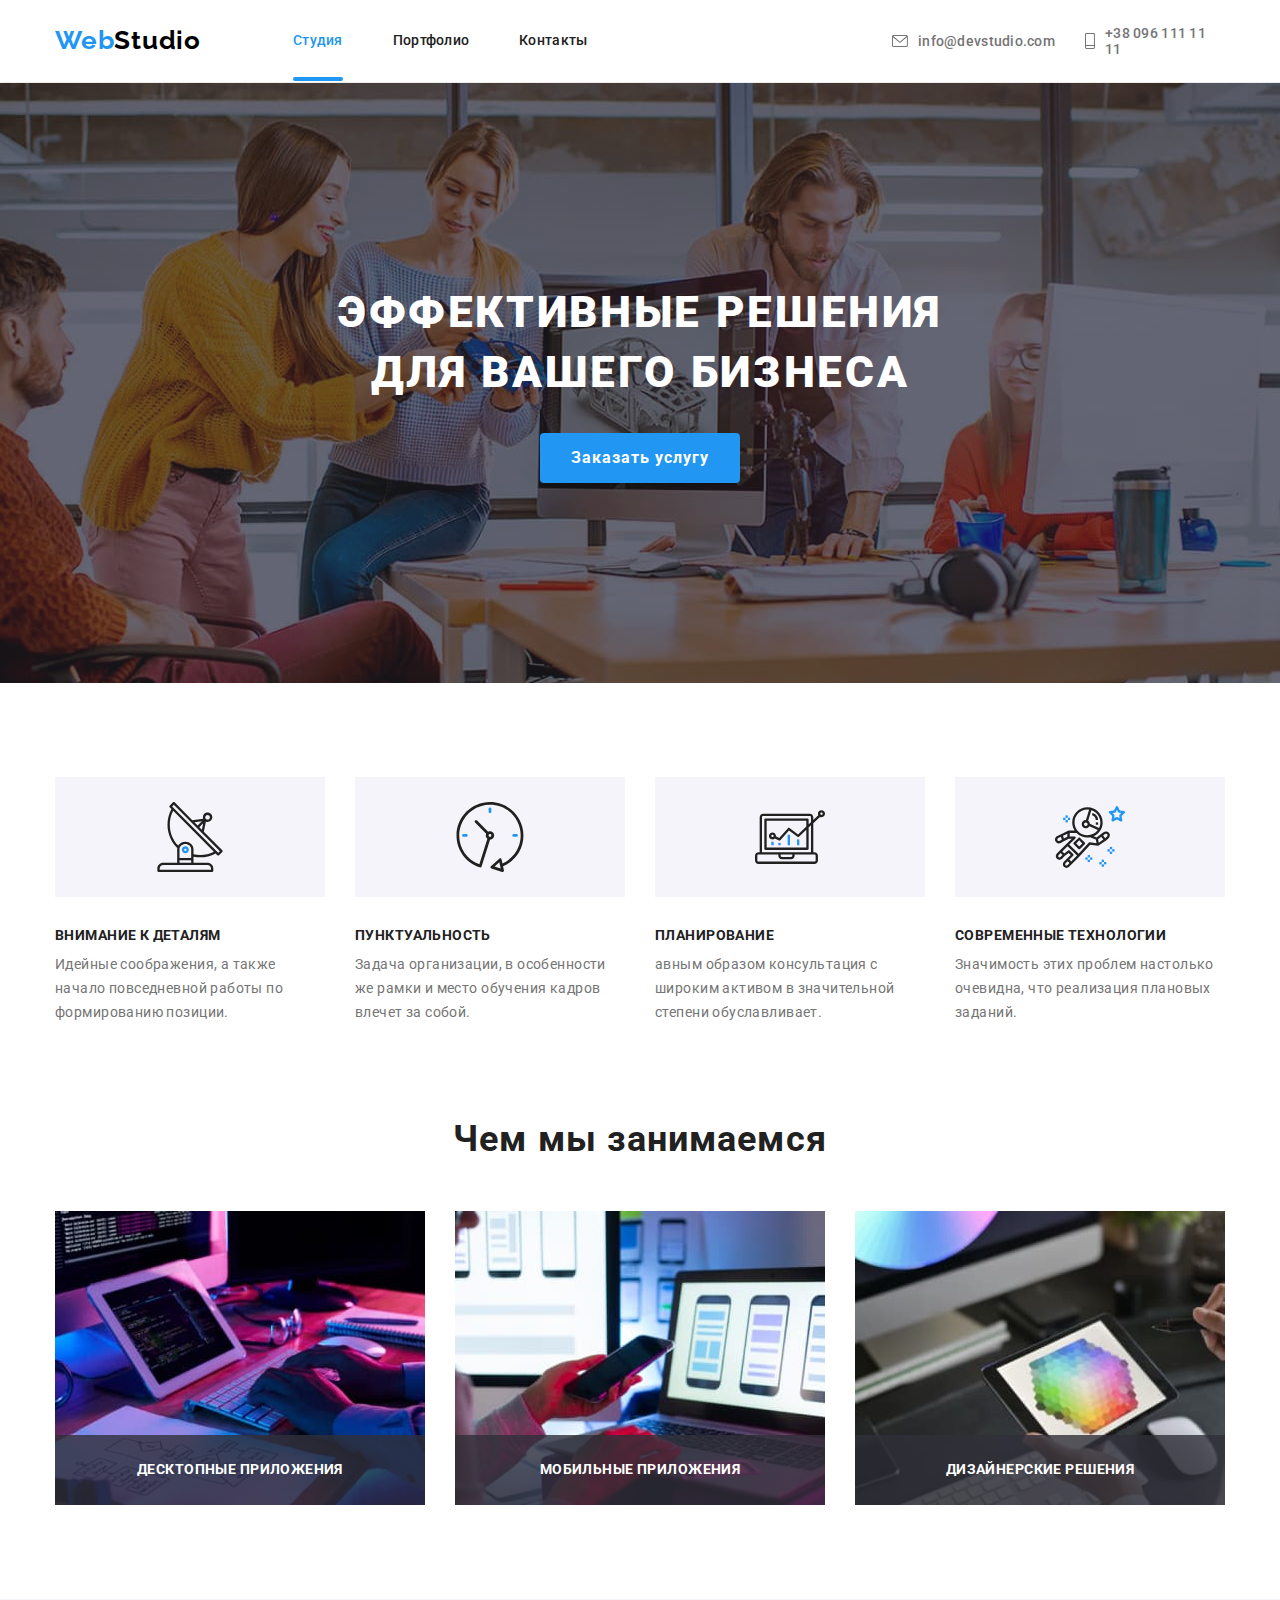
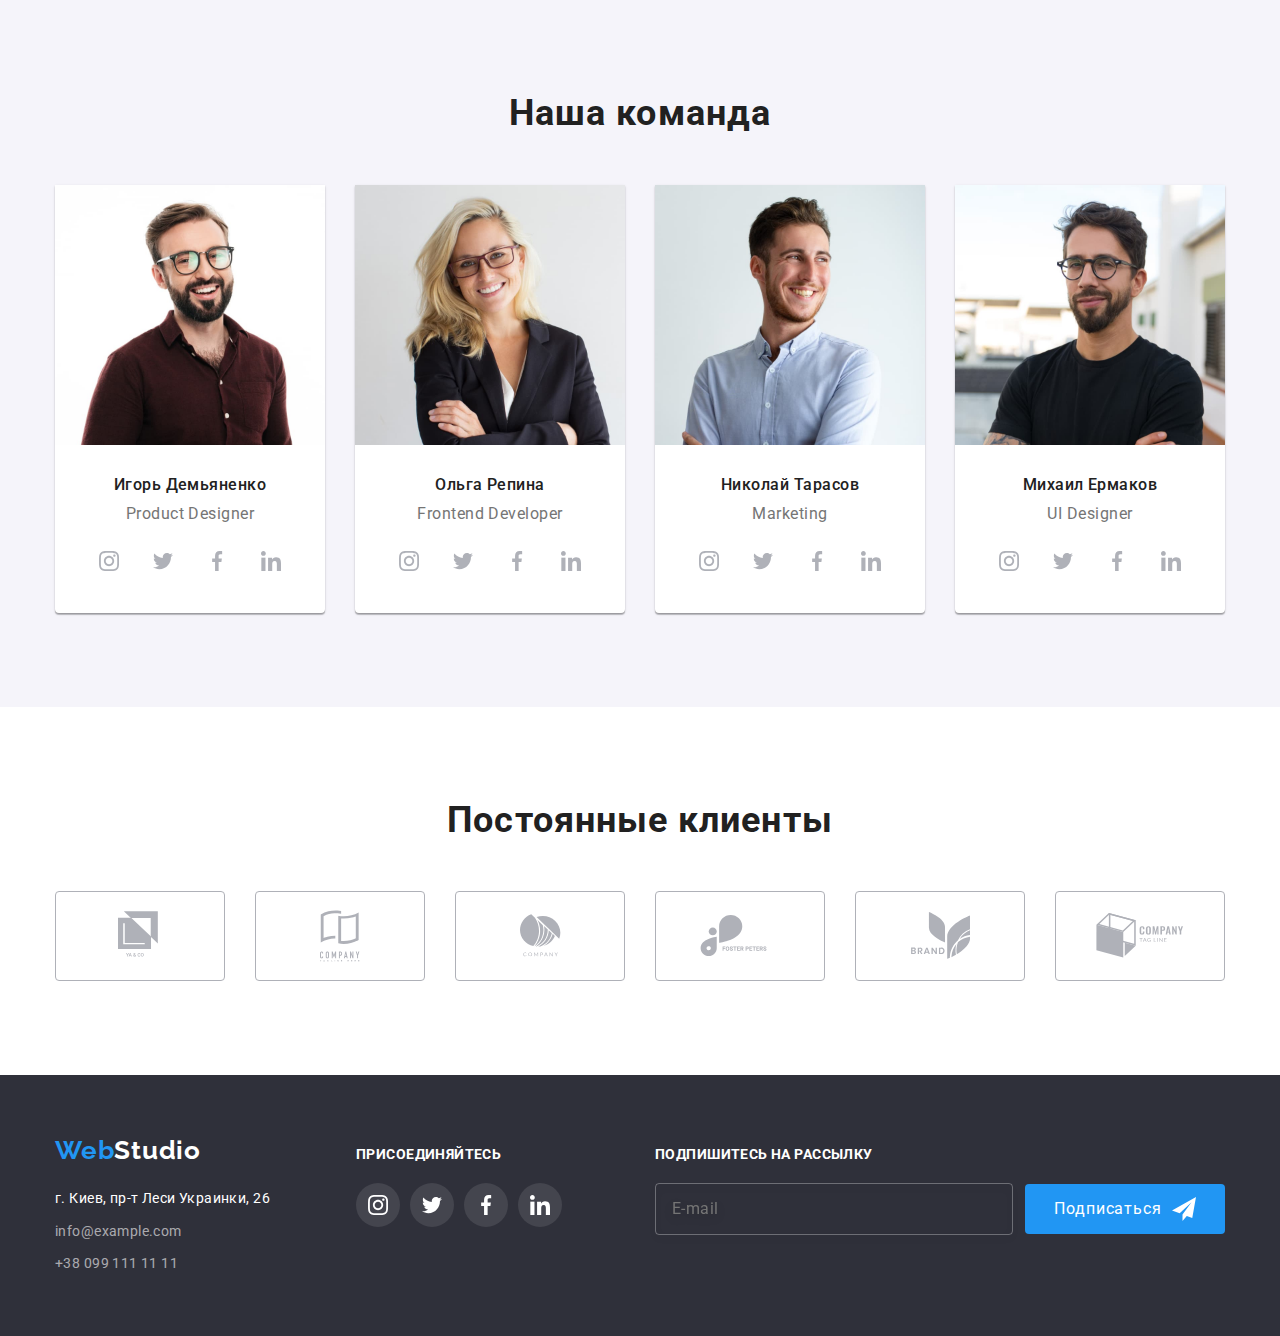
==== commit 401a69c2: "changes" ====
--- a/index.html
+++ b/index.html
@@ -3,542 +3,498 @@
 <head>
     <meta charset="UTF-8">
     <meta name="viewport" content="width=device-width, initial-scale=1.0">
-    <!--<link rel="stylesheet" href="./css/fonts.css"> -->
+    <!-- <link rel="stylesheet" href="./css/fonts.css"> -->
+    <link rel="stylesheet" href="https://cdnjs.cloudflare.com/ajax/libs/modern-normalize/0.2.0/modern-normalize.min.css" >
+    <link rel="stylesheet" href="./css/main.min.css">
     <link rel="preconnect" href="https://fonts.gstatic.com">
-    <link href="https://fonts.googleapis.com/css2?family=Raleway:wght@400;500;700;900&family=Roboto:wght@400;500;700;900&display=swap" rel="stylesheet">
-    <link rel="stylesheet" href="https://cdnjs.cloudflare.com/ajax/libs/modern-normalize/1.0.0/modern-normalize.min.css">
-    <link rel="stylesheet" href="./css/main.min.css">
+    <link rel="preconnect" href="https://fonts.gstatic.com">
+    <link rel="preconnect" href="https://fonts.gstatic.com">
+    <link href="https://fonts.googleapis.com/css2?family=Raleway:wght@700&family=Roboto:wght@400;500;700;900&display=swap" rel="stylesheet">
     <title>WebStudio Главная</title>
 </head>
-<body>
-    <div class="main-page">
-        <!--Шапка-->
+    <body> 
+    <!--шапка страницы--> 
         <header class="header">
-            <div class="header__conteiner">
+            <div class="header__box conteiner">
                 <!--логотип-->
-                <a href="./index.html" alt="Логотип WebStudio" class="logo">
-                    <span class="logo__first-word">Web</span><span>Studio</span>
-                </a>
-                <!--Навигация-->
+                <div class="logo">
+                    <a href="index.html" class="logo__link">
+                        <span class="logo__text--accent">Web</span><span class="logo__text">Studio</span>
+                    </a>        
+                </div>
+                <!--Главная навигация-->
                 <nav class="navigation">
+                    <!--список ссылок навигации-->
                     <ul class="navigation__list">
-                    
+                        <!--ссылки навигации-->
                         <li class="navigation__item">
-                            <a href="./index.html" alt="Глваная" class="navigation__link navigation__link--accent ">Студия</a>
-                        </li>
-                    
+                            <a href="./index.html" class="navigation__link accent">Студия</a>
+                        </li>
                         <li class="navigation__item">
-                            <a href="./portfolio.html" alt="Портфолио" class="navigation__link navigation__link--underline">Портфолио</a>
-                        </li>
-
+                            <a href="./portfolio.html" class="navigation__link">Портфолио</a>
+                        </li>
                         <li class="navigation__item">
-                            <a href="./contacts.htm" alt="Контакты" class="navigation__link navigation__link--underline">Контакты</a>
-                        </li>
-
+                            <a href="./contacts.html" class="navigation__link">Контакты</a>
+                        </li>
                     </ul>
                 </nav>
-                <!--ссылки контактов-->
-                <address class="header__address">
-                    <a class="header__address-link" alt="Почта" href="mail:mail:info@devstudio.com">
-                        <svg class="header__address-icon-envelope">
-                            <use href="./images/icon.svg#icon-envelope"></use>
+                <!--контактные ссылки-->
+                    <a href="mailto:info@devstudio.com" class="header__link mail">
+                        <svg class="header__link-icon" width="16" height="12">
+                            <use href="./images/icon.svg#envelope"></use>
                         </svg>
                         info@devstudio.com
                     </a>
-                    <a class="header__address-link header__address-link--margin" alt="телефон" href="tel:+380961111111">
-                        <svg class="header__address-icon-phone">
-                            <use href="./images/icon.svg#icon-Vector"></use>
-                        </svg>
+                    <a href="tel:+380961111111" class="header__link num">
+                        <svg class="header__link-icon" width="10" height="16">
+                            <use href="./images/icon.svg#phone"></use>
+                        </svg> 
                         +38 096 111 11 11
                     </a>
-                </address>
             </div>
         </header>
-        <!--Главный контент-->
+    <!--гланый контент-->
         <main>
-            <!--секция герой (баннер)-->
-            <section class="hero">
-                <div class="hero__conteiner">
-                    <h1 class="hero__header visually-hidden">WebStudio</h1>
-                    <p class="hero__title">Эффективные решения для вашего бизнеса</p>
+            <!--герой-->
+            <section class="hero-section">
+                <div class="hero conteiner">
+                    <h1 class="hero__title">Эффективные решения для вашего бизнеса</h1>
                     <button type="button" class="hero__button" data-open-modal>
                         <span class="hero__button-text">Заказать услугу</span>
                     </button>
                 </div>
             </section>
-            <!--секция особенности-->
+        <!--особенности-->
             <section class="features">
-                <h2 class="features__header visually-hidden">Особенности</h2>
-                <div class="features__conteiner">
+                <div class="conteiner">
+                    <h2 class="visually-hidden">особенности</h2>
                     <ul class="features__list">
+                        <li class="features__item">
+                            <div class="features__iconbox">
+                                <svg class="features__icon" width="70" height="70">
+                                    <use href="./images/icon.svg#antenna"></use>
+                                </svg>
+                            </div>
+                            <h3 class="features__item-head">Внимание к деталям</h3>
+                            <p class="features__item-text">Идейные соображения, а также начало повседневной работы по формированию позиции.</p>
+                        </li>
+                        <li class="features__item">
+                            <div class="features__iconbox">
+                                <svg class="features__icon" width="70" height="70">
+                                    <use href="./images/icon.svg#clock"></use>
+                                </svg>
+                            </div>
+                            <h3 class="features__item-head">Пунктуальность</h3>
+                            <p class="features__item-text">Задача организации, в особенности же рамки и место обучения кадров влечет за собой.</p>
+                        </li>
+                        <li class="features__item">
+                            <div class="features__iconbox">
+                                <svg class="features__icon" width="70" height="70">
+                                    <use href="./images/icon.svg#diagram"></use>
+                                </svg>
+                            </div>
+                            <h3 class="features__item-head">Планирование</h3>
+                            <p class="features__item-text">авным образом консультация с широким активом в значительной степени обуславливает.</p>
+                        </li>
+                        <li class="features__item">
+                            <div class="features__iconbox">
+                                <svg class="features__icon" width="70" height="70">
+                                    <use href="./images/icon.svg#astronaut"></use>
+                                </svg>
+                            </div>
+                            <h3 class="features__item-head">Современные технологии</h3>
+                            <p class="features__item-text">Значимость этих проблем настолько очевидна, что реализация плановых заданий.</p>
+                        </li>
+                    </ul>
+                </div>
+            </section>
+         <!--чем мы занимаемся-->
+            <section class="wedo">
+                <div class="conteiner">
+                    <h2 class="wedo__head">Чем мы занимаемся</h2>
+                    <ul class="wedo__list">
+                        
+                        <li class="wedo__item">
+                            <img src="./images/main/features/box_1.jpg" alt="алгоритм на листке бумаги клавиатура экран с цветным кодом" width="370" height="294">
+                            <div class="wedo__item-lable">
+                                <p class="wedo__item-description">Десктопные приложения</p>
+                            </div>
+                        </li>
+                        
+                        <li class="wedo__item">
+                               <img src="./images/main/features/box_2.jpg" alt="разработка мобильного приложения" width="370" height="294">
+                            <div class="wedo__item-lable">
+                                <p class="wedo__item-description">Мобильные приложения</p>
+                            </div>
+                        </li>
 
-                        <li class="features__item">
-                            <div class="features__icon-box">
-                                <svg class="features__icon">
-                                    <use href="./images/icon.svg#icon-antenna"></use>
-                                </svg>
-                            </div>
-                            <h3 class="features__item-head">Внимание к деталям</h3>
-                            <p class="features__item-text">
-                                Идейные соображения, а также начало повседневной 
-                                работы по формированию позиции.
-                            </p>
-                        </li>
-
-                        <li class="features__item">
-                            <div class="features__icon-box">
-                                <svg class="features__icon">
-                                    <use href="./images/icon.svg#icon-clock"></use>
-                                </svg>
-                            </div>
-                            <h3 class="features__item-head">Пунктуальность</h3>
-                            <p class="features__item-text">
-                                Задача организации, в особенности же рамки и 
-                                место обучения кадров влечет за собой.
-                            </p>
-                        </li>
-
-                        <li class="features__item">
-                            <div class="features__icon-box">
-                                <svg class="features__icon">
-                                    <use href="./images/icon.svg#icon-diagram"></use>
-                                </svg>
-                            </div>
-                            <h3 class="features__item-head">Планирование</h3>
-                            <p class="features__item-text">
-                                Равным образом консультация с широким активом 
-                                в значительной степени обуславливает.
-                            </p>
-                        </li>
-
-                        <li class="features__item">
-                            <div class="features__icon-box">
-                                <svg class="features__icon">
-                                    <use href="./images/icon.svg#icon-astronaut"></use>
-                                </svg>
-                            </div>
-                            <h3 class="features__item-head">Современные технологии</h3>
-                            <p class="features__item-text">
-                                Значимость этих проблем настолько очевидна, что 
-                                реализация плановых заданий.
-                            </p>
+                        <li class="wedo__item">
+                            <img src="./images/main/features/box_3.jpg" alt="планшет с пейнт мапом водной руке и стилус в другой руке" width="370" height="294">
+                            <div class="wedo__item-lable">
+                                <p class="wedo__item-description">Дизайнерские решения</p>
+                            </div>
                         </li>
 
                     </ul>
                 </div>
             </section>
-            <!--чем мы занимаемся-->
-            <section class="we-are-doing">
-                <div class="we-are-doing__conteiner">
-                    <h2 class="we-are-doing__header">Чем мы занимаемся</h2>
-                    <ul class="we-are-doing__list">
-
-                        <li class="we-are-doing__item">
-                            <img src="./images/main/features/box_1.jpg" alt="Разработка приложенияалгоритм на листке бумаги клавиатура экран с кодом приложения" width="370" height="294">
-                            <div class="we-are-doing__item-lable">
-                                <p class="we-are-doing___item-lable-text">Десктопные приложения</p>
-                            </div>
-                        </li>
-
-                        <li class="we-are-doing__item">
-                            <img src="./images/main/features/box_2.jpg" alt="разработка мобильного приложения" width="370" height="294">
-                            <div class="we-are-doing__item-lable">
-                                <p class="we-are-doing___item-lable-text">Мобильные приложения</p>
-                            </div>
-                        </li>
-
-                        <li class="we-are-doing__item">
-                            <img src="./images/main/features/box_3.jpg" alt="планшет с палитрой в одной руке и стилус в другой руке" width="370" height="294">
-                            <div class="we-are-doing__item-lable">
-                                <p class="we-are-doing___item-lable-text">Дизайнерские решения</p>
-                            </div>
-                        </li>
-
-                    </ul>
-                </div>
-            </section>
-            <!--наша команда-->
+        <!--наша команда-->
             <section class="our-team">
-                <div class="our-team__conteiner">
+                <div class="conteiner">
                     <h2 class="our-team__head">Наша команда</h2>
-                    <ul class="our-team__list">
- 
-                        <li class="our-team__item">
-                            <figure class="our-team__card">
-                                <img src="./images/main/our_team/igor_demyanko.jpg" alt="" width="270" height="260">
-                                <div class="our-team__card-caption">
-                                    <h3 class="our-team__card-title">Игорь Демьяненко</h3>
-                                    <p class="our-team__card-specialty">Product Designer</p>
-                                </div>
-                                <ul class="our-team__social-list">
-  
-                                    <li class="our-team__social-item">
-                                        <a href="" class="our-team__social-link">
-                                            <svg class="our-team__social-icon">
-                                                <use href="./images/icon.svg#icon-instagram"></use>
-                                            </svg>
-                                        </a>
-                                    </li>
- 
-                                    <li class="our-team__social-item">
-                                        <a href="" class="our-team__social-link">
-                                            <svg class="our-team__social-icon">
-                                                <use href="./images/icon.svg#icon-twitter"></use>
-                                            </svg>
-                                        </a>
-                                    </li>
-                                    
-                                    <li class="our-team__social-item">
-                                        <a href="" class="our-team__social-link">
-                                            <svg class="our-team__social-icon">
-                                                <use href="./images/icon.svg#icon-facebook"></use>
-                                            </svg>
-                                        </a>
-                                    </li>
-
-                                    <li class="our-team__social-item">
-                                        <a href="" class="our-team__social-link">
-                                            <svg class="our-team__social-icon">
-                                                <use href="./images/icon.svg#icon-linkedin"></use>
+                    <ul class="oure-teame__list">
+    
+                        <li class="oure-teame__card">
+                            
+                               <img src="./images/main/our_team/igor_demyanko.jpg" alt="улыбающийся мужчина в красной рубашке с очками и бородой" width="270" height="260">
+                            
+                            <div class="oure-teame__description">
+                                <h3 class="oure-teame__card-head">Игорь Демьяненко</h3>
+                                <p lang="en" class="oure-teame__card-text">Product Designer</p>
+                                <ul class="oure-teame__social">
+                                   
+                                    <li class="oure-teame__social-item">
+                                        <a href="" class="oure-teame__social-link">
+                                            <svg class="oure-teame__social-icon"  width="20" height="20">
+                                                <use href="./images/icon.svg#instagram"></use>
+                                            </svg>
+                                        </a>
+                                    </li>
+                                    
+                                    <li class="oure-teame__social-item">
+                                        <a href="" class="oure-teame__social-link">
+                                            <svg class="oure-teame__social-icon" width="20" height="20">
+                                                <use href="./images/icon.svg#twitter"></use>
+                                            </svg>
+                                        </a>
+                                    </li>
+                                    
+                                    <li class="oure-teame__social-item">
+                                        <a href="" class="oure-teame__social-link">
+                                            <svg class="oure-teame__social-icon" width="20" height="20">
+                                                <use href="./images/icon.svg#facebook"></use>
+                                            </svg>
+                                        </a>
+                                    </li>
+                                   
+                                    <li class="oure-teame__social-item">
+                                        <a href="" class="oure-teame__social-link">
+                                            <svg class="oure-teame__social-icon" width="20" height="20" >
+                                                <use href="./images/icon.svg#linkedin"></use>
                                             </svg>
                                         </a>
                                     </li>
 
                                 </ul>
-                            </figure>
-                        </li>
-
-                        <li class="our-team__item">
-                            <figure class="our-team__card">
-                                <img src="./images/main/our_team/olga_repina.jpg" alt="" width="270" height="260">
-                                <div class="our-team__card-caption">
-                                    <h3 class="our-team__card-title">Ольга Репина</h3>
-                                    <p class="our-team__card-specialty">Frontend Developer</p>
-                                </div>
-                                <ul class="our-team__social-list">
-  
-                                    <li class="our-team__social-item">
-                                        <a href="" class="our-team__social-link">
-                                            <svg class="our-team__social-icon">
-                                                <use href="./images/icon.svg#icon-instagram"></use>
-                                            </svg>
-                                        </a>
-                                    </li>
- 
-                                    <li class="our-team__social-item">
-                                        <a href="" class="our-team__social-link">
-                                            <svg class="our-team__social-icon">
-                                                <use href="./images/icon.svg#icon-twitter"></use>
-                                            </svg>
-                                        </a>
-                                    </li>
-                                    
-                                    <li class="our-team__social-item">
-                                        <a href="" class="our-team__social-link">
-                                            <svg class="our-team__social-icon">
-                                                <use href="./images/icon.svg#icon-facebook"></use>
-                                            </svg>
-                                        </a>
-                                    </li>
-
-                                    <li class="our-team__social-item">
-                                        <a href="" class="our-team__social-link">
-                                            <svg class="our-team__social-icon">
-                                                <use href="./images/icon.svg#icon-linkedin"></use>
+                            </div>
+                        </li>
+                        <li class="oure-teame__card">
+                            
+                                <img src="./images/main/our_team/olga_repina.jpg" alt="Улыбающеяся светловолосая женщина в пиджаке и в прямоугольных красных очках" width="270" height="260">
+                            
+                            <div class="oure-teame__description">
+                                <h3 class="oure-teame__card-head">Ольга Репина</h3>
+                                <p lang="en" class="oure-teame__card-text">Frontend Developer</p>
+                                <ul class="oure-teame__social">
+                                    
+                                    <li class="oure-teame__social-item">
+                                        <a href="" class="oure-teame__social-link">
+                                            <svg class="oure-teame__social-icon" width="20" height="20">
+                                                <use href="./images/icon.svg#instagram"></use>
+                                            </svg>
+                                        </a>
+                                    </li>
+                                    
+                                    <li class="oure-teame__social-item">
+                                        <a href="" class="oure-teame__social-link">
+                                            <svg class="oure-teame__social-icon" width="20" height="20">
+                                                <use href="./images/icon.svg#twitter"></use>
+                                            </svg>
+                                        </a>
+                                    </li>
+                                    
+                                    <li class="oure-teame__social-item">
+                                        <a href="" class="oure-teame__social-link">
+                                            <svg class="oure-teame__social-icon" width="20" height="20">
+                                                <use href="./images/icon.svg#facebook"></use>
+                                            </svg>
+                                        </a>
+                                    </li>
+                                   
+                                    <li class="oure-teame__social-item">
+                                        <a href="" class="oure-teame__social-link">
+                                            <svg class="oure-teame__social-icon"  width="20" height="20">
+                                                <use href="./images/icon.svg#linkedin"></use>
                                             </svg>
                                         </a>
                                     </li>
 
                                 </ul>
-                            </figure>
-                        </li>
-                       
-                        <li class="our-team__item">
-                            <figure class="our-team__card">
-                                <img src="./images/main/our_team/nikolay_tarasov.jpg" alt="" width="270" height="260">
-                                <div class="our-team__card-caption">
-                                    <h3 class="our-team__card-title">Николай Тарасов</h3>
-                                    <p class="our-team__card-specialty">Marketing</p>
-                                </div>
-                                <ul class="our-team__social-list">
-  
-                                    <li class="our-team__social-item">
-                                        <a href="" class="our-team__social-link">
-                                            <svg class="our-team__social-icon">
-                                                <use href="./images/icon.svg#icon-instagram"></use>
-                                            </svg>
-                                        </a>
-                                    </li>
- 
-                                    <li class="our-team__social-item">
-                                        <a href="" class="our-team__social-link">
-                                            <svg class="our-team__social-icon">
-                                                <use href="./images/icon.svg#icon-twitter"></use>
-                                            </svg>
-                                        </a>
-                                    </li>
-                                    
-                                    <li class="our-team__social-item">
-                                        <a href="" class="our-team__social-link">
-                                            <svg class="our-team__social-icon">
-                                                <use href="./images/icon.svg#icon-facebook"></use>
-                                            </svg>
-                                        </a>
-                                    </li>
-
-                                    <li class="our-team__social-item">
-                                        <a href="" class="our-team__social-link">
-                                            <svg class="our-team__social-icon">
-                                                <use href="./images/icon.svg#icon-linkedin"></use>
+                            </div>
+                        </li>
+                        <li class="oure-teame__card">
+                            
+                                <img src="./images/main/our_team/nikolay_tarasov.jpg" alt="улыбающийся парень в белой рубашке с маленькой бородой" width="270" height="260">
+                            
+                            <div class="oure-teame__description">
+                                <h3 class="oure-teame__card-head">Николай Тарасов</h3>
+                                <p lang="en" class="oure-teame__card-text">Marketing</p>
+                                <ul class="oure-teame__social">
+                                    
+                                    <li class="oure-teame__social-item">
+                                        <a href="" class="oure-teame__social-link">
+                                            <svg class="oure-teame__social-icon" width="20" height="20">
+                                                <use href="./images/icon.svg#instagram"></use>
+                                            </svg>
+                                        </a>
+                                    </li>
+                                   
+                                    <li class="oure-teame__social-item">
+                                        <a href="" class="oure-teame__social-link">
+                                            <svg class="oure-teame__social-icon" width="20" height="20">
+                                                <use href="./images/icon.svg#twitter"></use>
+                                            </svg>
+                                        </a>
+                                    </li>
+                                    
+                                    <li class="oure-teame__social-item">
+                                        <a href="" class="oure-teame__social-link">
+                                            <svg class="oure-teame__social-icon" width="20" height="20">
+                                                <use href="./images/icon.svg#facebook"></use>
+                                            </svg>
+                                        </a>
+                                    </li>
+                                    
+                                    <li class="oure-teame__social-item">
+                                        <a href="" class="oure-teame__social-link">
+                                            <svg class="oure-teame__social-icon"  width="20" height="20">
+                                                <use href="./images/icon.svg#linkedin"></use>
                                             </svg>
                                         </a>
                                     </li>
 
                                 </ul>
-                            </figure>
-                        </li>
-
-                        <li class="our-team__item">
-                            <figure class="our-team__card">
-                                <img src="./images/main/our_team/mihail_ermakov.jpg" alt="" width="270" height="260">
-                                <div class="our-team__card-caption">
-                                    <h3 class="our-team__card-title">Михаил Ермаков</h3>
-                                    <p class="our-team__card-specialty">UI Designer</p>
-                                </div>
-                                <ul class="our-team__social-list">
-  
-                                    <li class="our-team__social-item">
-                                        <a href="" class="our-team__social-link">
-                                            <svg class="our-team__social-icon">
-                                                <use href="./images/icon.svg#icon-instagram"></use>
-                                            </svg>
-                                        </a>
-                                    </li>
- 
-                                    <li class="our-team__social-item">
-                                        <a href="" class="our-team__social-link">
-                                            <svg class="our-team__social-icon">
-                                                <use href="./images/icon.svg#icon-twitter"></use>
-                                            </svg>
-                                        </a>
-                                    </li>
-                                    
-                                    <li class="our-team__social-item">
-                                        <a href="" class="our-team__social-link">
-                                            <svg class="our-team__social-icon">
-                                                <use href="./images/icon.svg#icon-facebook"></use>
-                                            </svg>
-                                        </a>
-                                    </li>
-
-                                    <li class="our-team__social-item">
-                                        <a href="" class="our-team__social-link">
-                                            <svg class="our-team__social-icon">
-                                                <use href="./images/icon.svg#icon-linkedin"></use>
+                            </div>
+                        </li>
+                        <li class="oure-teame__card">
+                            
+                               <img src="./images/main/our_team/mihail_ermakov.jpg" alt="парень в черной футболке в круглых очках и с бородой" width="270" height="260">
+                            
+                            <div class="oure-teame__description">
+                                <h3 class="oure-teame__card-head">Михаил Ермаков</h3> 
+                                <p lang="en" class="oure-teame__card-text">UI Designer</p>
+                               <ul class="oure-teame__social">
+                                    
+                                    <li class="oure-teame__social-item">
+                                        <a href="" class="oure-teame__social-link">
+                                            <svg class="oure-teame__social-icon" width="20" height="20">
+                                                <use href="./images/icon.svg#instagram"></use>
+                                            </svg>
+                                        </a>
+                                    </li>
+                                    
+                                    <li class="oure-teame__social-item">
+                                        <a href="" class="oure-teame__social-link">
+                                            <svg class="oure-teame__social-icon" width="20" height="20">
+                                                <use href="./images/icon.svg#twitter"></use>
+                                            </svg>
+                                        </a>
+                                    </li>
+                                    
+                                    <li class="oure-teame__social-item">
+                                        <a href="" class="oure-teame__social-link">
+                                            <svg class="oure-teame__social-icon" width="20" height="20">
+                                                <use href="./images/icon.svg#facebook"></use>
+                                            </svg>
+                                        </a>
+                                    </li>
+                                    
+                                    <li class="oure-teame__social-item">
+                                        <a href="" class="oure-teame__social-link">
+                                            <svg class="oure-teame__social-icon"  width="20" height="20">
+                                                <use href="./images/icon.svg#linkedin"></use>
                                             </svg>
                                         </a>
                                     </li>
 
                                 </ul>
-                            </figure>
-                        </li>
-                        
+                            </div>
+                        </li>
                     </ul>
                 </div>
             </section>
-            <!--постоянные клиенты-->
-            <section class="regular-customers">
-                <div class="regular-customers__conteiner">
-                    <h2 class="regular-customers__head">Постоянные клиенты</h2>
-                    <ul class="regular-customers__list">
-
-                        <li class="regular-customers__item">
-                            <a href="" class="regular-customer__link">
-                                <svg class="regular-customers__icon regular-customers__icon--logo-1">
-                                    <use href="./images/icon.svg#icon-logo-1"></use>
+        <!-- постоянные клиенты     -->
+            <section class="clients">
+                <div class="conteiner">
+                    <h2 class="clients__head">Постоянные клиенты</h2>
+                    <ul class="clients__list">
+                        <li class="clients__item">
+                            <a href="" class="clients__link">
+                                <svg class="clients__icon" width="44" height="49">
+                                    <use href="./images/icon.svg#client1"></use>
                                 </svg>
                             </a>
                         </li>
-                        
-                        <li class="regular-customers__item">
-                            <a href="" class="regular-customer__link">
-                                <svg class="regular-customers__icon regular-customers__icon--logo-2">
-                                    <use href="./images/icon.svg#icon-logo-2"></use>
+                        <li class="clients__item">
+                            <a href="" class="clients__link">
+                                <svg class="clients__icon" width="40" height="52">
+                                    <use href="./images/icon.svg#client2"></use>
                                 </svg>
                             </a>
                         </li>
-                       
-                        <li class="regular-customers__item">
-                            <a href="" class="regular-customer__link">
-                                <svg class="regular-customers__icon regular-customers__icon--logo-3">
-                                    <use href="./images/icon.svg#icon-logo-3"></use>
+                        <li class="clients__item">
+                            <a href="" class="clients__link">
+                                <svg class="clients__icon" width="41" height="43">
+                                    <use href="./images/icon.svg#client3"></use>
                                 </svg>
                             </a>
                         </li>
-                       
-                        <li class="regular-customers__item">
-                            <a href="" class="regular-customer__link">
-                                <svg class="regular-customers__icon regular-customers__icon--logo-4">
-                                    <use href="./images/icon.svg#icon-logo-4"></use>
+                        <li class="clients__item">
+                            <a href="" class="clients__link">
+                                <svg class="clients__icon" width="80" height="42">
+                                    <use href="./images/icon.svg#client4"></use>
                                 </svg>
                             </a>
                         </li>
-                       
-                        <li class="regular-customers__item">
-                            <a href="" class="regular-customer__link">
-                                <svg class="regular-customers__icon regular-customers__icon--logo-5">
-                                    <use href="./images/icon.svg#icon-logo-5"></use>
+                        <li class="clients__item">
+                            <a href="" class="clients__link">
+                                <svg class="clients__icon" width="59" height="47">
+                                    <use href="./images/icon.svg#client5"></use>
                                 </svg>
                             </a>
                         </li>
-                        
-                        <li class="regular-customers__item">
-                            <a href="" class="regular-customer__link">
-                                <svg class="regular-customers__icon regular-customers__icon--logo-6">
-                                    <use href="./images/icon.svg#icon-logo-6"></use>
+                        <li class="clients__item">
+                            <a href="" class="clients__link">
+                                <svg class="clients__icon" width="88" height="45">
+                                    <use href="./images/icon.svg#client6"></use>
                                 </svg>
                             </a>
                         </li>
-
                     </ul>
                 </div>
             </section>
         </main>
-        <!--Подвал-->
+        <!--подал-->
         <footer class="footer">
-            <section class="footer__section">
-                <div class="footer__conteiner">
-
-                    <!--ссылки навигации и контактов-->
-                    <div class="footer__links-conteiner">
-                        <a href="./index.html" class="logo logo--footer">
-                            <span class="logo__first-word">Web</span><span>Studio</span>
+            <div class="conteiner">
+                <div class="footer__box"> 
+                    <div class="footer__links">
+                        <a href="index.html" class="footer__logo">
+                            <span class="footer__logo--accent">Web</span><span>Studio</span>
                         </a>
-                        <address class="footer__address">
-                            <ul class="footer__address__list">
-                                <li class="footer__address-contact">
-                                    <a href="https://goo.gl/maps/pXZyXXm4pR66iuyq8" class="footer__location-on-map">г. Киев, пр-т Леси Украинки, 26</a>
+                        <address>
+                            <ul class="footer__address-list">
+                                <li>
+                                    <a href="https://goo.gl/maps/pXZyXXm4pR66iuyq8" class="footer__address-location">г. Киев, пр-т Леси Украинки, 26</a>
                                 </li>
-                                <li class="footer__address-contact">
-                                    <a href="mailto:info@example.com" class="footer__contact-link">info@example.com</a>
+                                <li class="footer__address-item">
+                                    <a href="mailto:info@example.com" class="footer__address-contact">info@example.com</a>
                                 </li>
-                                <li class="footer__address-contact">
-                                    <a href="tel:+380991111111" class="footer__contact-link">+38 099 111 11 11</a>
+                                <li class="footer__address-item">
+                                    <a href="tel:+380991111111" class="footer__address-contact">+38 099 111 11 11</a>
                                 </li>
                             </ul>
                         </address>
                     </div>
-    
-                    <!--соцсетеи-->
-                    <div class="social">
-                    <p class="social__slogan">присоединяйтесь</p>
-                    <ul class="social__connect-list">
-                     
-                        <li class="social__connect-item">
-                            <a href="" class="social__connect-link">
-                                <svg class="social__connect-icon">
-                                    <use href="./images/icon.svg#icon-instagram"></use>
-                                </svg>
-                            </a>
-                        </li>
-                     
-                        <li class="social__connect-item">
-                            <a href="" class="social__connect-link">
-                                <svg class="social__connect-icon">
-                                    <use href="./images/icon.svg#icon-twitter"></use>
-                                </svg>
-                            </a>
-                        </li>
-                      
-                        <li class="social__connect-item">
-                            <a href="" class="social__connect-link">
-                                <svg class="social__connect-icon">
-                                    <use href="./images/icon.svg#icon-facebook"></use>
-                                </svg>
-                            </a>
-                        </li>
-                      
-                        <li class="social__connect-item">
-                            <a href="" class="social__connect-link">
-                                <svg class="social__connect-icon">
-                                    <use href="./images/icon.svg#icon-linkedin"></use>
-                                </svg>
-                            </a>
-                        </li>
-                    </ul>
+                    <div class="footer__social">
+                        <p class="footer__social-title">присоединяйтесь</p>
+                        <ul class="footer__social-list">
+                            <li class="footer__social-item">
+                                <a href="" class="footer__social-link">
+                                    <svg class="footer__social-icon" width="20" height="20">
+                                        <use href="./images/icon.svg#instagram"></use>
+                                    </svg>
+                                </a>
+                            </li>
+                            <li class="footer__social-item">
+                                <a href="" class="footer__social-link">
+                                    <svg class="footer__social-icon" width="20" height="20">
+                                        <use href="./images/icon.svg#twitter"></use>
+                                    </svg>
+                                </a>
+                            </li>
+                            <li class="footer__social-item">
+                                <a href="" class="footer__social-link">
+                                    <svg class="footer__social-icon" width="20" height="20">
+                                        <use href="./images/icon.svg#facebook"></use>
+                                    </svg>
+                                </a>
+                            </li>
+                            <li class="footer__social-item">
+                                <a href="" class="footer__social-link">
+                                    <svg class="footer__social-icon" width="20" height="20">
+                                        <use href="./images/icon.svg#linkedin"></use>
+                                    </svg>
+                                </a>
+                            </li>
+                        </ul>
                     </div>
-
-                    <!--Подписка на рассылку-->
                     <div class="subscribe">
-                        <p class="subscribe__slogan">Подпишитесь на рассылку</p>
-                        <form action="" class="subscribe__form">
-                            
-                                <input type="text" name="foot_email" id="foot_email" class="subscribe__input" placeholder="E-mail">
-                            
+                        <h2 class="subscribe__title">Подпишитесь на рассылку</h2>
+                        <form action="" class="subscribe__form"><input type="text" name="foot_email" id="foot_email" class="footer__subscribe__input" placeholder="E-mail">
                             <button type="submit" class="subscribe__button">
                                 <span class="subscribe__button-text">Подписаться</span>
-                                <svg class="subscribe__button-icon">
-                                    <use href="./images/icon.svg#icon-icon-send"></use>
+                                <svg class="subscribe__button-icon" width="24" height="24">
+                                    <use href="./images/icon.svg#icon_send"></use>
                                 </svg>
                             </button>
                         </form>
                     </div>
                 </div>
-            </section>
+            </div>
         </footer>
-    </div>
-    <!--Модальное окно-->
-    <div class="backdrop is-hidden" data-backdrop>
-        <div class="modal" data-open-modal>
-            <button type="button" class="modal__round-button-close" data-close-modal>
-                <svg class="modal__close-icon">
-                    <use href="./images/icon.svg#icon-Close"></use>
-                </svg>
-            </button>
-            <p class="modal__head">Оставьте свои данные, мы вам перезвоним</p>
-            <form action="" class="form">
-                <!--поля заполнения-->
-                <div class="form__blok">
-                    <label for="name" class="form__lable">Имя</label>
-                    <input type="text" id="name" class="form__input">
-                    <svg class="form__input-icon">
-                        <use href="./images/icon.svg#icon-person"></use>
+        <!--модальное окно-->
+        <div class="backdrop is-hidden" data-backdrop>
+            <div class="modal-port" data-open-modal>
+                <button type="button" class="round" data-close-modal>
+                    <svg class="close-icon" width="18" height="18">
+                        <use href="./images/icon.svg#icon_close"></use>
                     </svg>
-                </div>
-
-                <div class="form__blok">
-                    <label for="phone" class="form__lable">Телефон</label>
-                    <input type="tel" id="phone" class="form__input">
-                    <svg class="form__input-icon">
-                        <use href="./images/icon.svg#icon-phone"></use>
-                    </svg>
-                </div>
-
-                <div class="form__blok">
-                    <label for="mail" class="form__lable">Почта</label>
-                    <input type="email" id="mail" class="form__input">
-                    <svg class="form__input-icon">
-                        <use href="./images/icon.svg#icon-email"></use>
-                    </svg>
-                </div>
-
-                <div class="form__commits">
-                    <lable for="commits" class="form__lable">Комментарий</lable>
-                    <textarea name="commits" id="commits" rows="10" class="form__area-commits" placeholder="Введите текст"></textarea>
-                </div>
-                <!--чекбокс-->
-                <div class="form__checkbox">
-                    <label class="form__checkbox-lable">
+                </button>
+                <p class="modal__title">Оставьте свои данные, мы вам перезвоним</p>
+                <form action="" class="modal__form">
+                    
+                    <lable for="" class="maodal__lable">Имя
+                        <div class="modal__form-blok">
+                            <input type="text" name="" id="" class="modal__input">
+                            <svg class="modal__icon" width="18" height="18">
+                                <use href="./images/icon.svg#icon_person"></use>
+                            </svg>
+                        </div>
+                    </lable>
+                    <lable for="" class="maodal__lable">Телефон
+                        <div class="modal__form-blok">
+                            <input type="tel" name="" id="" class="modal__input">
+                            <svg class="modal__icon" width="18" height="18">
+                                <use href="./images/icon.svg#icon_phone"></use>
+                            </svg>
+                        </div>
+                    </lable>
+                    <lable for="" class="maodal__lable">Почта
+                        <div class="modal__form-blok">
+                            <input type="email" name="" id="" class="modal__input">
+                            <svg class="modal__icon" width="18" height="18">
+                                <use href="./images/icon.svg#icon_email"></use>
+                            </svg>
+                        </div>
+                    </lable>
+                    <lable for="commits" class="maodal__lable">Комментарий
+                        <textarea name="commits" id="commits" rows="10" class="modal__commit" placeholder="Введите текст"></textarea>
+                    </lable>
+                </form>
+                <div class="contract">
+                    <label class="contract-text">
                         <input type="checkbox" name="confirm">
-                        <span class="form__checkbox-icon"></span>Соглашаюсь с рассылкой и принимаю <a href="http://" class="form__checkbox-link">Условия договора</a>
+                        <span contenteditable="" class="contract-checkbox"></span>Соглашаюсь с рассылкой и принимаю <a href="http://" class="contract__link">Условия договора</a>
                     </label>
                 </div>
-                <!--кнопка отправить-->
-                <button type="submit" class="form__button"><span class="form__button-text">Отправить</span></button>
-            </form>
+                <button type="submit" class="modal__button">
+                    <span class="modal__button-text">Отправить</span>
+                </button>
+            </div>
         </div>
     </div>
-    <!--Скрипты-->
+        <!--скрипт открытия закрытия окна-->
     <script src="./js/modal.js"></script>
-</body>
+    </body>
 </html>--- a/css/main.min.css
+++ b/css/main.min.css
@@ -1,2 +1,2 @@
-.mai-page{margin:0 auto 0 auto;overflow:hidden}.portfolio-page{margin:0 auto 0 auto;overflow:hidden}.header{max-width:1600px;min-height:80px;margin-left:auto;margin-right:auto;border-bottom:1px solid #ECECEC}.header__conteiner{width:1200px;height:80px;display:-webkit-box;display:-ms-flexbox;display:flex;-webkit-box-align:center;-ms-flex-align:center;align-items:center;-webkit-box-pack:center;-ms-flex-pack:center;justify-content:center;margin:0 auto 0 auto}.logo{color:#000;width:145px;height:31px;text-decoration:none;margin:24px 93px 25px 0;font-family:"Raleway",sans-serif;font-style:normal;font-weight:bold;font-size:26px;line-height:1.192;letter-spacing:0.03em}.logo--footer{color:#fff}.logo--footer:focus{text-decoration:underline;outline:none}.logo__first-word{color:#2196F3}.navigation{margin:0 305px 0 0}.navigation__list{display:-webkit-box;display:-ms-flexbox;display:flex;width:294px;list-style:none;padding:0;margin:0;font-family:"Roboto",sans-serif;font-style:normal;font-weight:500;font-size:14px;line-height:1.142;letter-spacing:0.02em}.navigation__item{position:relative;padding:32px 0 32px 0}.navigation__item:not(:last-child){margin-right:50px}.navigation__link{display:block;text-decoration:none;color:#212121}.navigation__link:hover,.navigation__link:focus{color:#2196F3;outline:none;-webkit-transition:color 250ms cubic-bezier(0.4, 0, 0.2, 1);transition:color 250ms cubic-bezier(0.4, 0, 0.2, 1)}.navigation__link--accent{color:#2196F3}.navigation__link--accent:focus{outline:1px solid #000}.navigation__link--accent::after{content:"";position:absolute;bottom:0;left:0;display:block;width:100%;height:4px;background-color:#2196F3;border-radius:2px;-webkit-transform:translateY(1px);transform:translateY(1px)}.navigation__link--accent::after:hover{content:"";position:absolute;bottom:0;left:0;display:block;width:100%;height:4px;background-color:#2196F3;border-radius:2px;-webkit-transform:translateY(1px);transform:translateY(1px)}.navigation__link--underline::after{content:"";position:absolute;bottom:0;left:0;display:block;width:100%;height:4px;background-color:#2196F3;border-radius:2px;-webkit-transform:translateY(1px) scaleX(0);transform:translateY(1px) scaleX(0);-webkit-transition:-webkit-transform 250ms cubic-bezier(0.4, 0, 0.2, 1);transition:-webkit-transform 250ms cubic-bezier(0.4, 0, 0.2, 1);transition:transform 250ms cubic-bezier(0.4, 0, 0.2, 1);transition:transform 250ms cubic-bezier(0.4, 0, 0.2, 1), -webkit-transform 250ms cubic-bezier(0.4, 0, 0.2, 1)}.navigation__link--underline:hover::after,.navigation__link--underline:focus::after{content:"";position:absolute;bottom:0;left:0;display:block;width:100%;height:4px;background-color:#2196F3;border-radius:2px;-webkit-transform:translateY(1px) scaleX(1);transform:translateY(1px) scaleX(1);-webkit-transition:-webkit-transform 250ms cubic-bezier(0.4, 0, 0.2, 1);transition:-webkit-transform 250ms cubic-bezier(0.4, 0, 0.2, 1);transition:transform 250ms cubic-bezier(0.4, 0, 0.2, 1);transition:transform 250ms cubic-bezier(0.4, 0, 0.2, 1), -webkit-transform 250ms cubic-bezier(0.4, 0, 0.2, 1)}.header__address{display:-webkit-box;display:-ms-flexbox;display:flex;-webkit-box-align:center;-ms-flex-align:center;align-items:center}.header__address-link{display:-webkit-inline-box;display:-ms-inline-flexbox;display:inline-flex;text-decoration:none;font-family:"Roboto",sans-serif;font-style:normal;font-weight:500;font-size:14px;line-height:1.142;letter-spacing:0.02em;color:#757575;width:161px;-webkit-box-align:center;-ms-flex-align:center;align-items:center;margin-right:30px;-webkit-transition:color 250ms cubic-bezier(0.4, 0, 0.2, 1);transition:color 250ms cubic-bezier(0.4, 0, 0.2, 1)}.header__address-link:hover,.header__address-link:focus{color:#2196F3;outline:none;-webkit-transition:color 250ms cubic-bezier(0.4, 0, 0.2, 1);transition:color 250ms cubic-bezier(0.4, 0, 0.2, 1)}.header__address-link--margin{margin-right:0;width:143px}.header__address-icon-envelope{width:16px;height:12px;margin-right:10px;fill:currentColor}.header__address-icon-phone{width:10px;height:16px;margin-right:10px;fill:currentColor}.hero{max-width:1600px;min-height:600px;margin:0 auto 0 auto}.hero__conteiner{min-height:600px;margin-left:auto;margin-right:auto;padding-top:200px;padding-bottom:200px;background-color:var(--hero-background-color);background-size:cover;background-position:center;background-repeat:no-repeat;background-image:-webkit-gradient(linear, left top, right top, from(rgba(47,48,58,0.4)), to(rgba(47,48,58,0.4))),url(../images/main/hero_background/background.jpg);background-image:linear-gradient(to right, rgba(47,48,58,0.4), rgba(47,48,58,0.4)),url(../images/main/hero_background/background.jpg)}.visually-hidden{position:absolute;width:1px;height:1px;margin:-1px;border:0;padding:0;white-space:nowrap;-webkit-clip-path:inset(100%);clip-path:inset(100%);clip:rect(0 0 0 0);overflow:hidden}.hero__title{width:696px;min-height:120px;margin-left:auto;margin-right:auto;margin-bottom:30px;font-family:"Roboto",sans-serif;font-style:normal;font-weight:900;font-size:44px;line-height:1.363;letter-spacing:0.06em;text-align:center;text-transform:uppercase;color:#fff}.hero__button{display:-webkit-box;display:-ms-flexbox;display:flex;-webkit-box-pack:center;-ms-flex-pack:center;justify-content:center;-webkit-box-align:center;-ms-flex-align:center;align-items:center;margin-left:auto;margin-right:auto;padding:0;width:200px;min-height:50px;-webkit-box-shadow:0px 4px 4px rgba(0,0,0,0.15);box-shadow:0px 4px 4px rgba(0,0,0,0.15);border-radius:4px;border:none;background-color:#2196F3}.hero__button-text{font-family:"Roboto",sans-serif;font-style:normal;font-weight:bold;font-size:16px;line-height:1.875;letter-spacing:0.06em;color:#fff}.visually-hidden{position:absolute;width:1px;height:1px;margin:-1px;border:0;padding:0;white-space:nowrap;-webkit-clip-path:inset(100%);clip-path:inset(100%);clip:rect(0 0 0 0);overflow:hidden}.features{max-width:1600px;min-height:251px;margin:94px auto 0 auto}.features__conteiner{width:1200px;margin:0 auto 0 auto}.features__list{display:-webkit-box;display:-ms-flexbox;display:flex;-webkit-box-pack:center;-ms-flex-pack:center;justify-content:center;list-style:none;padding:0}.features__item{width:270px}.features__item:not(:last-child){margin-right:30px}.features__icon-box{display:-webkit-box;display:-ms-flexbox;display:flex;-webkit-box-align:center;-ms-flex-align:center;align-items:center;-webkit-box-pack:center;-ms-flex-pack:center;justify-content:center;width:270px;height:120px;border-radius:4px;background-color:#F5F4FA}.features__icon{width:70px;height:70px}.features__item-head{margin-top:30px;font-family:"Roboto",sans-serif;font-style:normal;font-weight:bold;font-size:14px;line-height:1.142;letter-spacing:0.03em;text-transform:uppercase;color:#212121}.features__item-text{margin-top:10px;font-family:"Roboto",sans-serif;font-style:normal;font-weight:normal;font-size:14px;line-height:1.714;letter-spacing:0.03em;color:#757575}.we-are-doing{max-width:1600px;min-height:386px;margin:94px auto 0 auto}.we-are-doing__header{font-family:"Roboto",sans-serif;font-style:normal;font-weight:bold;font-size:36px;line-height:1.166;text-align:center;letter-spacing:0.03em;color:#212121;margin:0}.we-are-doing__conteiner{width:1200px;margin:50px auto 0 auto}.we-are-doing__list{display:-webkit-box;display:-ms-flexbox;display:flex;max-width:1170px;-webkit-box-pack:justify;-ms-flex-pack:justify;justify-content:space-between;list-style:none;margin:50px auto 0 auto;padding:0}.we-are-doing__item{position:relative}.we-are-doing__item:not(:last-child){margin-right:30px}.we-are-doing__item-lable{position:absolute;bottom:0;left:0;padding:27px 0 27px 0;width:370px;height:70px;background-color:rgba(47,48,58,0.8)}.we-are-doing___item-lable-text{margin:0;font-family:Roboto;font-style:normal;font-weight:bold;font-size:14px;line-height:1.142;text-align:center;letter-spacing:0.03em;text-transform:uppercase;color:#fff}.our-team{background-color:#F5F4FA}.our-team__head{margin:0 auto;font-family:"Roboto",sans-serif;font-style:normal;font-weight:bold;font-size:36px;line-height:1.166;text-align:center;letter-spacing:0.03em;color:#212121}.our-team__conteiner{width:1600px;min-height:708px;margin:94px auto 0 auto;padding-top:94px}.our-team__list{min-width:1200px;margin:0 auto 0;margin-top:50px;padding:0;list-style:none;display:-webkit-box;display:-ms-flexbox;display:flex;-webkit-box-pack:center;-ms-flex-pack:center;justify-content:center}.our-team__item:not(:last-child){margin-right:30px}.our-team__card{width:270px;height:428px;margin:0;background-color:#FFFFFF;-webkit-box-shadow:0px 1px 3px rgba(0,0,0,0.12),0px 1px 1px rgba(0,0,0,0.14),0px 2px 1px rgba(0,0,0,0.2);box-shadow:0px 1px 3px rgba(0,0,0,0.12),0px 1px 1px rgba(0,0,0,0.14),0px 2px 1px rgba(0,0,0,0.2);border-radius:0px 0px 4px 4px}.our-team__card-caption{text-align:center;padding-top:30px}.our-team__card-title{margin:0;font-family:"Roboto",sans-serif;font-style:normal;font-weight:500;font-size:16px;line-height:1.187;letter-spacing:0.03em;color:head-color}.our-team__card-specialty{margin:0;font-family:"Roboto",sans-serif;font-style:normal;font-weight:normal;font-size:16px;line-height:1.187;letter-spacing:0.03em;color:#757575;margin-top:10px}.our-team__social-list{display:-webkit-box;display:-ms-flexbox;display:flex;-webkit-box-align:center;-ms-flex-align:center;align-items:center;-webkit-box-pack:center;-ms-flex-pack:center;justify-content:center;width:206px;height:44px;margin:16px auto 30px auto;list-style:none;padding:0}.our-team__social-item{display:-webkit-box;display:-ms-flexbox;display:flex;-webkit-box-align:center;-ms-flex-align:center;align-items:center;-webkit-box-pack:center;-ms-flex-pack:center;justify-content:center;width:44px;height:44px;margin-right:10px}.our-team__social-link{width:44px;height:44px;padding:12px;background-color:transparent;border-radius:50%;color:#AFB1B8;-webkit-transition-property:background-color,color;transition-property:background-color,color;-webkit-transition-duration:250ms;transition-duration:250ms;-webkit-transition-timing-function:cubic-bezier(0.4, 0, 0.2, 1);transition-timing-function:cubic-bezier(0.4, 0, 0.2, 1)}.our-team__social-link:hover,.our-team__social-link:focus{background-color:#2196F3;border-radius:50%;color:#fff;-webkit-transition-property:background-color,color;transition-property:background-color,color;-webkit-transition-duration:250ms;transition-duration:250ms;-webkit-transition-timing-function:cubic-bezier(0.4, 0, 0.2, 1);transition-timing-function:cubic-bezier(0.4, 0, 0.2, 1);outline:none}.our-team__social-icon{width:20px;height:20px;fill:currentColor}.regular-customers{max-width:1600px;margin:0 auto 0 auto}.regular-customers__conteiner{width:1200px;height:182px;margin:94px auto 94px auto}.regular-customers__head{margin:0;font-family:"Roboto",sans-serif;font-style:normal;font-weight:bold;font-size:36px;line-height:1.166;text-align:center;letter-spacing:0.03em;color:#212121}.regular-customers__list{display:-webkit-box;display:-ms-flexbox;display:flex;-webkit-box-pack:center;-ms-flex-pack:center;justify-content:center;margin:50px 0 0 0;padding:0;list-style:none}.regular-customers__item{width:170px;height:90px}.regular-customers__item:not(:last-child){margin-right:30px}.regular-customer__link{display:-webkit-box;display:-ms-flexbox;display:flex;-webkit-box-align:center;-ms-flex-align:center;align-items:center;-webkit-box-pack:center;-ms-flex-pack:center;justify-content:center;width:170px;height:90px;color:#AFB1B8;border:1px solid;border-radius:4px;text-decoration:none;outline:none;-webkit-transition-property:color;transition-property:color;-webkit-transition-duration:250ms;transition-duration:250ms;-webkit-transition-timing-function:cubic-bezier(0.4, 0, 0.2, 1);transition-timing-function:cubic-bezier(0.4, 0, 0.2, 1)}.regular-customer__link:hover,.regular-customer__link:focus{color:#2196F3;border:1px solid;border-radius:4px;text-decoration:none;outline:none;-webkit-transition-property:color;transition-property:color;-webkit-transition-duration:250ms;transition-duration:250ms;-webkit-transition-timing-function:cubic-bezier(0.4, 0, 0.2, 1);transition-timing-function:cubic-bezier(0.4, 0, 0.2, 1)}.regular-customers__icon{fill:currentColor}.regular-customers__icon--logo-1{width:45px;height:50px}.regular-customers__icon--logo-2{width:40px;height:52px}.regular-customers__icon--logo-3{width:41px;height:43px}.regular-customers__icon--logo-4{width:80px;height:42px}.regular-customers__icon--logo-5{width:59px;height:47px}.regular-customers__icon--logo-6{width:89px;height:46px}.footer{background-color:#2F303A}.footer__section{max-width:1600px;margin:0 auto 0 auto}.footer__conteiner{display:-webkit-box;display:-ms-flexbox;display:flex;-webkit-box-pack:center;-ms-flex-pack:center;justify-content:center;min-width:1200px;margin:0 auto 0 auto}.footer__links-conteiner{padding-top:60px;padding-bottom:60px;margin-right:70px}.footer__address{padding:0;margin-top:20px}.footer__address__list{padding:0;list-style:none}.footer__address-contact{font-family:"Roboto",sans-serif;font-style:normal;font-weight:normal;font-size:14px;line-height:1.714;letter-spacing:0.03em}.footer__location-on-map{color:#fff;text-decoration:none}.footer__location-on-map:focus{text-decoration:underline;outline:none}.footer__contact-link{color:rgba(255,255,255,0.6);text-decoration:none}.footer__contact-link:focus{text-decoration:underline;outline:none}.social{margin:72px 0 100px 0}.social__slogan{font-family:"Roboto",sans-serif;font-style:normal;font-weight:bold;font-size:14px;line-height:1.142;letter-spacing:0.03em;text-transform:uppercase;color:#fff}.social__connect-list{display:-webkit-box;display:-ms-flexbox;display:flex;-webkit-box-align:center;-ms-flex-align:center;align-items:center;-webkit-box-pack:center;-ms-flex-pack:center;justify-content:center;margin-top:20px;list-style:none;padding:0}.social__connect-item{margin-right:10px}.social__connect-link{display:-webkit-box;display:-ms-flexbox;display:flex;-webkit-box-align:center;-ms-flex-align:center;align-items:center;-webkit-box-pack:center;-ms-flex-pack:center;justify-content:center;width:44px;height:44px;border-radius:50%;background-color:rgba(255,255,255,0.1);color:#fff;-webkit-transition-property:background-color;transition-property:background-color;-webkit-transition-duration:250ms;transition-duration:250ms;-webkit-transition-timing-function:cubic-bezier(0.4, 0, 0.2, 1);transition-timing-function:cubic-bezier(0.4, 0, 0.2, 1)}.social__connect-link:focus,.social__connect-link:hover{border-radius:50%;background-color:#2196F3;outline:none}.social__connect-icon{width:20px;height:20px;fill:currentColor}.subscribe{width:570px;height:86px;margin:72px 0 94px 93px}.subscribe__slogan{font-family:"Roboto",sans-serif;font-style:normal;font-weight:bold;font-size:14px;line-height:1.142;letter-spacing:0.03em;text-transform:uppercase;color:#fff}.subscribe__form{display:-webkit-box;display:-ms-flexbox;display:flex}.subscribe__input{width:358px;height:50px;margin-top:20px;padding-left:16px;border:1px solid rgba(255,255,255,0.3);border-radius:4px;background-color:transparent;color:#fff;-webkit-transition:border 250ms cubic-bezier(0.4, 0, 0.2, 1);transition:border 250ms cubic-bezier(0.4, 0, 0.2, 1)}.subscribe__input:focus{border:2px solid #2196F3;-webkit-transition:border 250ms cubic-bezier(0.4, 0, 0.2, 1);transition:border 250ms cubic-bezier(0.4, 0, 0.2, 1);outline:none}.subscribe__button{display:-webkit-box;display:-ms-flexbox;display:flex;-webkit-box-align:center;-ms-flex-align:center;align-items:center;width:200px;height:50px;margin-top:20px;margin-left:12px;padding-left:29px;padding-right:28px;border:none;border-radius:4px;background-color:#2196F3;-webkit-box-shadow:0px 4px 4px rgba(0,0,0,0.15);box-shadow:0px 4px 4px rgba(0,0,0,0.15)}.subscribe__button-text{font-family:"Roboto",sans-serif;font-style:normal;font-weight:bold;font-size:16px;line-height:1.875;letter-spacing:0.06em;color:#fff}.subscribe__button-icon{width:24px;height:24px;margin-left:10px}.backdrop{position:fixed;top:0;left:0;width:100%;height:100%;opacity:1;-webkit-transform:scale(1);transform:scale(1);-webkit-transition:opacity 1000ms cubic-bezier(0.4, 0, 0.2, 1) 250ms;transition:opacity 1000ms cubic-bezier(0.4, 0, 0.2, 1) 250ms;background-color:rgba(0,0,0,0.5)}.is-hidden{opacity:0;pointer-events:none;-webkit-transform:scale(0);transform:scale(0);-webkit-transition:opacity 750ms cubic-bezier(0.4, 0, 0.2, 1),-webkit-transform 1000ms cubic-bezier(0.4, 0, 0.2, 1);transition:opacity 750ms cubic-bezier(0.4, 0, 0.2, 1),-webkit-transform 1000ms cubic-bezier(0.4, 0, 0.2, 1);transition:transform 1000ms cubic-bezier(0.4, 0, 0.2, 1),opacity 750ms cubic-bezier(0.4, 0, 0.2, 1);transition:transform 1000ms cubic-bezier(0.4, 0, 0.2, 1),opacity 750ms cubic-bezier(0.4, 0, 0.2, 1),-webkit-transform 1000ms cubic-bezier(0.4, 0, 0.2, 1)}.modal{position:absolute;top:50%;left:50%;-webkit-transform:translate(-50%, -50%) scale(1) perspective(500px) rotateY(0deg);transform:translate(-50%, -50%) scale(1) perspective(500px) rotateY(0deg);-webkit-transition:opacity 250ms cubic-bezier(0.4, 0, 0.2, 1),-webkit-transform 750ms cubic-bezier(0.4, 0, 0.2, 1);transition:opacity 250ms cubic-bezier(0.4, 0, 0.2, 1),-webkit-transform 750ms cubic-bezier(0.4, 0, 0.2, 1);transition:transform 750ms cubic-bezier(0.4, 0, 0.2, 1),opacity 250ms cubic-bezier(0.4, 0, 0.2, 1);transition:transform 750ms cubic-bezier(0.4, 0, 0.2, 1),opacity 250ms cubic-bezier(0.4, 0, 0.2, 1),-webkit-transform 750ms cubic-bezier(0.4, 0, 0.2, 1);padding:40px;width:528px;height:581px;background-color:#fff;border-radius:4px}.backdrop.is-hidden>.modal{position:absolute;top:50%;left:50%;-webkit-transform:translate(-50%, -50%) scale(0) perspective(500px) rotateY(90deg);transform:translate(-50%, -50%) scale(0) perspective(500px) rotateY(90deg);-webkit-transition:opacity 500ms cubic-bezier(0.4, 0, 0.2, 1),-webkit-transform 750ms cubic-bezier(0.4, 0, 0.2, 1);transition:opacity 500ms cubic-bezier(0.4, 0, 0.2, 1),-webkit-transform 750ms cubic-bezier(0.4, 0, 0.2, 1);transition:transform 750ms cubic-bezier(0.4, 0, 0.2, 1),opacity 500ms cubic-bezier(0.4, 0, 0.2, 1);transition:transform 750ms cubic-bezier(0.4, 0, 0.2, 1),opacity 500ms cubic-bezier(0.4, 0, 0.2, 1),-webkit-transform 750ms cubic-bezier(0.4, 0, 0.2, 1);padding:40px;width:528px;height:581px;background-color:#fff;border-radius:4px}.modal__round-button-close{position:fixed;top:8px;right:8px;width:30px;height:30px;border:1px solid rgba(0,0,0,0.1);border-radius:50%;background-color:#fff;display:-webkit-box;display:-ms-flexbox;display:flex;-webkit-box-align:center;-ms-flex-align:center;align-items:center;-webkit-box-pack:center;-ms-flex-pack:center;justify-content:center}.modal__round-button-close:focus{outline:none;border:1px solid #000;border-radius:50%;background-color:#fff}.modal__close-icon{width:12px;height:12px}.modal__round-button-close:hover>.modal__close-icon,.modal__round-button-close:focus>.modal__close-icon{fill:#2196F3;-webkit-transition:fill 250ms cubic-bezier(0.4, 0, 0.2, 1);transition:fill 250ms cubic-bezier(0.4, 0, 0.2, 1)}.modal__head{width:448px;height:23px;font-family:"Roboto",sans-serif;font-style:normal;font-weight:bold;font-size:20px;line-height:1.15;letter-spacing:0.03em;color:#212121;margin:0}.form{width:448px;height:342px;margin-top:12px}.form__blok{position:relative;width:448px;height:58px;margin-top:10px}.form__lable{font-family:"Roboto",sans-serif;font-style:normal;font-weight:normal;font-size:12px;line-height:1.166;color:#757575}.form__input{width:448px;margin-top:4px;border-radius:4px;border:1px solid rgba(33,33,33,0.2);padding:11px 11px 11px 42px;-webkit-transition-property:border-color;transition-property:border-color;-webkit-transition-duration:250ms;transition-duration:250ms;-webkit-transition-timing-function:cubic-bezier(0.4, 0, 0.2, 1);transition-timing-function:cubic-bezier(0.4, 0, 0.2, 1)}.form__input:focus{outline:none;border:1px solid #2196F3;border-radius:4px;padding-left:42px;-webkit-transition-property:border-color;transition-property:border-color;-webkit-transition-duration:250ms;transition-duration:250ms;-webkit-transition-timing-function:cubic-bezier(0.4, 0, 0.2, 1);transition-timing-function:cubic-bezier(0.4, 0, 0.2, 1)}.form__input-icon{position:absolute;left:15px;top:35px;width:18px;height:18px;fill:#212121;-webkit-transition-property:fill;transition-property:fill;-webkit-transition-duration:250ms;transition-duration:250ms;-webkit-transition-timing-function:cubic-bezier(0.4, 0, 0.2, 1);transition-timing-function:cubic-bezier(0.4, 0, 0.2, 1)}.form__input:focus ~ .form__input-icon{fill:#2196F3;-webkit-transition-property:fill;transition-property:fill;-webkit-transition-duration:250ms;transition-duration:250ms;-webkit-transition-timing-function:cubic-bezier(0.4, 0, 0.2, 1);transition-timing-function:cubic-bezier(0.4, 0, 0.2, 1)}.form__commits{width:448px;margin-top:10px}.form__commits::-webkit-input-placeholder{font-family:"Roboto",sans-serif;font-style:normal;font-weight:normal;font-size:12px;line-height:1.166;letter-spacing:0.01em;color:rgba(117,117,117,0.5)}.form__commits:-ms-input-placeholder{font-family:"Roboto",sans-serif;font-style:normal;font-weight:normal;font-size:12px;line-height:1.166;letter-spacing:0.01em;color:rgba(117,117,117,0.5)}.form__commits::-ms-input-placeholder{font-family:"Roboto",sans-serif;font-style:normal;font-weight:normal;font-size:12px;line-height:1.166;letter-spacing:0.01em;color:rgba(117,117,117,0.5)}.form__commits::placeholder{font-family:"Roboto",sans-serif;font-style:normal;font-weight:normal;font-size:12px;line-height:1.166;letter-spacing:0.01em;color:rgba(117,117,117,0.5)}.form__area-commits{width:448px;height:120px;resize:none;padding:12px 16px;margin-top:4px;border-radius:4px;border:1px solid rgba(33,33,33,0.2);-webkit-transition-property:border-color;transition-property:border-color;-webkit-transition-duration:250ms;transition-duration:250ms;-webkit-transition-timing-function:cubic-bezier(0.4, 0, 0.2, 1);transition-timing-function:cubic-bezier(0.4, 0, 0.2, 1)}.form__area-commits:focus{width:448px;height:120px;resize:none;padding:12px 16px;margin-top:4px;border-radius:4px;border:1px solid #2196F3;outline:none;-webkit-transition-property:border-color;transition-property:border-color;-webkit-transition-duration:250ms;transition-duration:250ms;-webkit-transition-timing-function:cubic-bezier(0.4, 0, 0.2, 1);transition-timing-function:cubic-bezier(0.4, 0, 0.2, 1)}.form__checkbox{position:relative;width:448px;height:24px;margin:20px auto 0}.form__checkbox input[type='checkbox']{position:absolute;width:1px;height:1px;margin:-1px;border:0;padding:0;white-space:nowrap;-webkit-clip-path:inset(100%);clip-path:inset(100%);clip:rect(0 0 0 0);overflow:hidden}.form__checkbox-lable{margin-left:24px;font-family:"Roboto",sans-serif;font-style:normal;font-weight:normal;font-size:14px;line-height:1.714;letter-spacing:0.03em;color:#757575}.form__checkbox-icon{position:absolute;top:50%;left:0;-webkit-transform:translateY(-50%);transform:translateY(-50%);width:16px;height:15px;background-color:#fff;border:2px solid #212121;border-radius:2px;-webkit-transition:background-color 250ms cubic-bezier(0.4, 0, 0.2, 1),border 250ms cubic-bezier(0.4, 0, 0.2, 1);transition:background-color 250ms cubic-bezier(0.4, 0, 0.2, 1),border 250ms cubic-bezier(0.4, 0, 0.2, 1)}.form__checkbox input[type='checkbox']:checked+.form__checkbox-icon{position:absolute;top:50%;left:0;-webkit-transform:translateY(-50%);transform:translateY(-50%);width:16px;height:15px;background-image:url("../../images/icon-check.svg");background-size:contain;background-origin:border-box;background-color:#2196F3;border:2px solid transparent;border-radius:2px;-webkit-transition:background-color 250ms cubic-bezier(0.4, 0, 0.2, 1),border 250ms cubic-bezier(0.4, 0, 0.2, 1);transition:background-color 250ms cubic-bezier(0.4, 0, 0.2, 1),border 250ms cubic-bezier(0.4, 0, 0.2, 1)}.form__checkbox-link{font-family:"Roboto",sans-serif;font-style:normal;font-weight:normal;font-size:14px;line-height:1.714;letter-spacing:0.03em;color:#2196F3}.form__button{display:-webkit-box;display:-ms-flexbox;display:flex;-webkit-box-align:center;-ms-flex-align:center;align-items:center;width:200px;height:50px;margin:30px auto 0 auto;padding:0;border:0;border-radius:4px;background-color:#2196F3;-webkit-box-shadow:0px 4px 4px rgba(0,0,0,0.15);box-shadow:0px 4px 4px rgba(0,0,0,0.15);-webkit-transition-property:background-color;transition-property:background-color;-webkit-transition-duration:250ms;transition-duration:250ms;-webkit-transition-timing-function:cubic-bezier(0.4, 0, 0.2, 1);transition-timing-function:cubic-bezier(0.4, 0, 0.2, 1)}.form__button:hover{display:-webkit-box;display:-ms-flexbox;display:flex;-webkit-box-align:center;-ms-flex-align:center;align-items:center;width:200px;height:50px;margin:30px auto 0 auto;padding:0;border:0;border-radius:4px;background-color:#188CE8;-webkit-box-shadow:0px 4px 4px rgba(0,0,0,0.15);box-shadow:0px 4px 4px rgba(0,0,0,0.15);-webkit-transition-property:background-color;transition-property:background-color;-webkit-transition-duration:250ms;transition-duration:250ms;-webkit-transition-timing-function:cubic-bezier(0.4, 0, 0.2, 1);transition-timing-function:cubic-bezier(0.4, 0, 0.2, 1)}.form__button-text{margin-left:auto;margin-right:auto;font-family:"Roboto",sans-serif;font-style:normal;font-weight:bold;font-size:16px;line-height:1.875;color:#fff}
+:root{--main-font: Roboto, sans-serif;--secondary-font: Raleway, sans-serif;--accent: #2196F3;--main-color: #212121;--dark-color: #757575;--light-color: #FFFFFF;--body-bakeground-color: #E5E5E5;--logo-color-right: #000000;--head-bottom-line: #ECECEC;--hero-bakeground-color: #2F303A;--feature-icon-box: #F5F4FA;--wedo-lable-bg: rgba(47, 48, 58, 0.8);--team-bakeground-color: #F5F4FA;--social-icon-color: #AFB1B8;--clients-item-borter: #AFB1B8;--footer-bgcolor: #2F303A;--footer-address-contact: rgba(255, 255, 255, 0.6);--footer-social-icon-round: rgba(255, 255, 255, 0.1);--portfolio-button-bgcolor: #F5F4FA;--portfolio-button-text-active-color: #FFFFFF;--project-card-bgcolor: #FFFFFF;--project-card-border-color: #EEEEEE;--card-text: #757575;--card-description-dg: rgba(33, 150, 243, 0.9);--card-description-text: #FFFFFF;--backdrop-color:rgba(0, 0, 0, 0.2);--close-color: rgba(0, 0, 0, 0.1);--modal-form-text:#757575;--modal-input-color: rgba(33, 33, 33, 0.2);--modal-button-hover: #188CE8;--button-text: #FFFFFF;--commit-text: rgba(117, 117, 117, 0.5)}body{font-family:var(--main-font);font-style:normal;font-weight:400;font-size:14px;line-height:1.71;letter-spacing:0.03em;color:var(--main-color)}h1,h2,h3,h4,h5,h6,p,ul,li{margin:0;padding:0}img{display:block;max-width:100%;height:auto}.conteiner{width:1200px;padding:0 15px;margin:0 auto}.visually-hidden{position:absolute;width:1px;height:1px;margin:-1px;border:0;padding:0;white-space:nowrap;-webkit-clip-path:inset(100%);clip-path:inset(100%);clip:rect(0 0 0 0);overflow:hidden}.header{padding:25px 0;border-bottom:1px solid var(--head-bottom-line);background-color:var(--light-color)}.header__box{display:-webkit-box;display:-ms-flexbox;display:flex;-webkit-box-align:center;-ms-flex-align:center;align-items:center;-webkit-box-sizing:border-box;box-sizing:border-box}.navigation{margin:0 305px 0 0}.logo{margin-right:93px;width:145px}.logo__link{font-family:var(--secondary-font);font-style:normal;font-weight:700;font-size:26px;line-height:1.192;letter-spacing:0.03em;text-decoration:none;color:var(--logo-color-right)}.logo__text--accent{color:var(--accent)}.navigation__list{display:-webkit-inline-box;display:-ms-inline-flexbox;display:inline-flex;width:294px;padding:0;margin:0 0 0 0;list-style:none;font-weight:500;font-size:14px;line-height:1.142;letter-spacing:0.02em}.navigation__item{position:relative}.navigation__item:not(:last-child){margin-right:50px}.navigation__link{text-decoration:none;color:var(--main-color)}.navigation__link::after{content:"";position:absolute;bottom:0;-webkit-transform:translateY(33px) scaleX(0);transform:translateY(33px) scaleX(0);-webkit-transition:-webkit-transform 250ms cubic-bezier(0.4, 0, 0.2, 1);transition:-webkit-transform 250ms cubic-bezier(0.4, 0, 0.2, 1);transition:transform 250ms cubic-bezier(0.4, 0, 0.2, 1);transition:transform 250ms cubic-bezier(0.4, 0, 0.2, 1), -webkit-transform 250ms cubic-bezier(0.4, 0, 0.2, 1);display:block;width:100%;height:4px;border-bottom:4px;background-color:var(--accent);border-radius:2px}.navigation__link:hover::after,.navigation__link:focus::after{-webkit-transform:translateY(33px) scaleX(1);transform:translateY(33px) scaleX(1)}.navigation__link:hover,.navigation__link:focus{outline:none;color:var(--accent)}.accent{color:var(--accent)}.accent::after{content:"";position:absolute;bottom:0;-webkit-transform:translateY(33px) scaleX(1);transform:translateY(33px) scaleX(1);display:block;width:100%;height:4px;border-bottom:4px;background-color:var(--accent);border-radius:2px}.header__link{display:-webkit-inline-box;display:-ms-inline-flexbox;display:inline-flex;-webkit-box-align:center;-ms-flex-align:center;align-items:center;text-decoration:none;font-weight:500;font-size:14px;line-height:1.142;letter-spacing:0.02em;color:var(--dark-color)}.mail{margin-right:30px}.header__link:hover,.header__link:focus{outline:none;color:var(--accent)}.header__link-icon{fill:currentColor;margin-right:10px}.footer{padding:60px 0;background-color:var(--footer-bgcolor)}.footer__box{display:-webkit-box;display:-ms-flexbox;display:flex}.footer__links{margin-right:70px}.footer__logo--accent{color:var(--accent)}.footer__logo{font-family:var(--secondary-font);font-style:normal;font-weight:bold;font-size:26px;line-height:1.192;letter-spacing:0.03em;text-decoration:none;color:var(--light-color)}.footer__address-list{margin-top:20px;list-style:none}.footer__address-item{margin-top:9px}.footer__address-location{display:block;width:231px;text-decoration:none;font-style:normal;font-weight:normal;font-size:14px;line-height:1.71;letter-spacing:0.03em;color:var(--light-color)}.footer__address-contact{text-decoration:none;font-style:normal;font-weight:400;font-size:14px;line-height:1.71;letter-spacing:0.03em;color:var(--footer-address-contact)}.footer__social{height:80px;margin-top:12px;margin-right:93px}.footer__social-title{font-weight:700;font-size:14px;line-height:1.14;text-transform:uppercase;color:var(--light-color)}.footer__social-list{display:-webkit-inline-box;display:-ms-inline-flexbox;display:inline-flex;-webkit-box-align:center;-ms-flex-align:center;align-items:center;-webkit-box-pack:center;-ms-flex-pack:center;justify-content:center;list-style:none;margin-top:20px}.footer__social-item{display:-webkit-inline-box;display:-ms-inline-flexbox;display:inline-flex;-webkit-box-align:center;-ms-flex-align:center;align-items:center;-webkit-box-pack:center;-ms-flex-pack:center;justify-content:center;width:44px;height:44px}.footer__social-item:not(:last-child){margin-right:10px}.footer__social-link{display:-webkit-inline-box;display:-ms-inline-flexbox;display:inline-flex;-webkit-box-align:center;-ms-flex-align:center;align-items:center;-webkit-box-pack:center;-ms-flex-pack:center;justify-content:center;width:44px;height:44px;background-color:var(--footer-social-icon-round);border-radius:50%;color:var(--light-color);-webkit-transition-property:background-color,color;transition-property:background-color,color;-webkit-transition-duration:250ms;transition-duration:250ms;-webkit-transition-timing-function:cubic-bezier(0.4, 0, 0.2, 1);transition-timing-function:cubic-bezier(0.4, 0, 0.2, 1);-webkit-transition-delay:0;transition-delay:0}.footer__social-link:focus,.footer__social-link:hover{outline:none;background-color:var(--accent)}.footer__social-icon{fill:currentColor}.subscribe{height:86px;margin-top:12px}.subscribe__title{font-weight:700;font-size:14px;line-height:1.14;text-transform:uppercase;color:var(--light-color)}.subscribe__form{display:-webkit-box;display:-ms-flexbox;display:flex;-webkit-box-align:center;-ms-flex-align:center;align-items:center;margin-top:20px}.footer__subscribe__input{font-size:16px;line-height:1.25;-webkit-box-align:center;-ms-flex-align:center;align-items:center;letter-spacing:0.03em;padding:15px 0 15px 16px;color:var(--light-color);width:358px;background-color:transparent;border:1px solid rgba(255,255,255,0.3);-webkit-filter:drop-shadow(0px 4px 4px rgba(0,0,0,0.15));filter:drop-shadow(0px 4px 4px rgba(0,0,0,0.15));border-radius:4px}.subscribe__button{display:-webkit-box;display:-ms-flexbox;display:flex;-webkit-box-align:center;-ms-flex-align:center;align-items:center;-webkit-box-pack:center;-ms-flex-pack:center;justify-content:center;margin-left:12px;width:200px;height:50px;background-color:var(--accent);align-items:center;border:none;border-radius:4px}.subscribe__button-text{font-size:16px;line-height:1.87;letter-spacing:0.06em;color:var(--light-color)}.subscribe__button-icon{margin-left:10px}.hero-section{max-width:1600px;margin:0 auto;padding:200px 0;height:600px;-webkit-box-sizing:border-box;box-sizing:border-box;background-color:var(--hero-bakeground-color);background-size:cover;background-position:center;background-repeat:no-repeat;background-image:-webkit-gradient(linear, left top, right top, from(rgba(47,48,58,0.4)), to(rgba(47,48,58,0.4))),url(../images/main/hero_background/background.jpg);background-image:linear-gradient(to right, rgba(47,48,58,0.4), rgba(47,48,58,0.4)),url(../images/main/hero_background/background.jpg)}.hero{display:-webkit-box;display:-ms-flexbox;display:flex;-webkit-box-orient:vertical;-webkit-box-direction:normal;-ms-flex-direction:column;flex-direction:column;-webkit-box-pack:center;-ms-flex-pack:center;justify-content:center;-webkit-box-align:center;-ms-flex-align:center;align-items:center}.hero__title{width:696px;height:120px;font-weight:900;font-size:44px;line-height:1.363;letter-spacing:0.06em;text-align:center;color:var(--light-color);text-transform:uppercase;margin:0 0 30px 0}.hero__button{width:200px;height:50px;-webkit-box-shadow:0px 4px 4px rgba(0,0,0,0.15);box-shadow:0px 4px 4px rgba(0,0,0,0.15);border-radius:4px;border:none;background-color:var(--accent)}.hero__button-text{font-weight:700;font-size:16px;line-height:1.875;letter-spacing:0.06em;color:var(--light-color)}.features{padding-top:94px}.features__list{display:-webkit-box;display:-ms-flexbox;display:flex;padding-left:0;list-style:none}.features__item{width:270px}.features__item:not(:last-child){margin-right:30px}.features__iconbox{display:-webkit-inline-box;display:-ms-inline-flexbox;display:inline-flex;width:270px;background-color:var(--feature-icon-box);-webkit-box-align:center;-ms-flex-align:center;align-items:center;-webkit-box-pack:center;-ms-flex-pack:center;justify-content:center;padding:25px 0}.features__item-head{margin-top:30px;font-family:var(--maine-font);font-style:normal;font-weight:bold;font-size:14px;line-height:1.142;letter-spacing:0.03em;text-transform:uppercase;color:var(--main-color)}.features__item-text{font-weight:normal;font-size:14px;line-height:1.71;letter-spacing:0.03em;color:var(--dark-color);margin-top:10px}.wedo{padding:94px 0}.wedo__head{font-weight:700;font-size:36px;line-height:1.166;letter-spacing:0.03em;text-align:center;color:var(--main-color)}.wedo__list{display:-webkit-box;display:-ms-flexbox;display:flex;margin-top:50px;list-style:none;padding-left:0}.wedo__item{position:relative;height:294px;padding:0}.wedo__item:not(:last-child){margin-right:30px}.wedo__item-lable{position:absolute;bottom:0;width:100%;padding:27px 0;background-color:var(--wedo-lable-bg)}.wedo__item-description{font-weight:700;font-size:14px;line-height:1.14;text-align:center;letter-spacing:0.03em;text-transform:uppercase;color:var(--light-color)}.our-team{padding:94px 0;background-color:var(--team-bakeground-color)}.our-team__head{font-weight:700;font-size:36px;line-height:1.166;letter-spacing:0.03em;text-align:center;color:var(--main-color)}.oure-teame__list{display:-webkit-box;display:-ms-flexbox;display:flex;-webkit-box-pack:center;-ms-flex-pack:center;justify-content:center;margin-top:50px;list-style:none}.oure-teame__card{width:270px;background:var(--light-color);-webkit-box-sizing:border-box;box-sizing:border-box;-webkit-box-shadow:0px 1px 3px rgba(0,0,0,0.12),0px 1px 1px rgba(0,0,0,0.14),0px 2px 1px rgba(0,0,0,0.2);box-shadow:0px 1px 3px rgba(0,0,0,0.12),0px 1px 1px rgba(0,0,0,0.14),0px 2px 1px rgba(0,0,0,0.2);border-radius:0px 0px 4px 4px}.oure-teame__card:not(:last-child){margin-right:30px}.oure-teame__description{padding:30px 0}.oure-teame__card-head{font-style:normal;font-weight:500;font-size:16px;line-height:1.187;letter-spacing:0.03em;text-align:center;color:var(--main-color)}.oure-teame__card-text{font-weight:normal;font-size:16px;line-height:1.187;letter-spacing:0.03em;text-align:center;color:var(--dark-color);margin-top:10px}.oure-teame__social{display:-webkit-box;display:-ms-flexbox;display:flex;-webkit-box-align:center;-ms-flex-align:center;align-items:center;-webkit-box-pack:center;-ms-flex-pack:center;justify-content:center;list-style:none;margin-top:16px}.oure-teame__social-item{display:-webkit-inline-box;display:-ms-inline-flexbox;display:inline-flex;-webkit-box-align:center;-ms-flex-align:center;align-items:center;-webkit-box-pack:center;-ms-flex-pack:center;justify-content:center;width:44px;height:44px}.oure-teame__social-item:not(:last-child){margin-right:10px}.oure-teame__social-link{display:-webkit-inline-box;display:-ms-inline-flexbox;display:inline-flex;-webkit-box-align:center;-ms-flex-align:center;align-items:center;-webkit-box-pack:center;-ms-flex-pack:center;justify-content:center;width:44px;height:44px;background-color:transparent;border-radius:50%;color:var(--social-icon-color);-webkit-transition-property:background-color,color;transition-property:background-color,color;-webkit-transition-duration:250ms;transition-duration:250ms;-webkit-transition-timing-function:cubic-bezier(0.4, 0, 0.2, 1);transition-timing-function:cubic-bezier(0.4, 0, 0.2, 1);-webkit-transition-delay:0;transition-delay:0}.oure-teame__social-link:focus,.oure-teame__social-link:hover{outline:none;background-color:var(--accent);color:var(--light-color)}.oure-teame__social-icon{fill:currentColor}.clients{padding:94px 0}.clients__head{font-family:var(--maine-font);font-style:normal;font-weight:700;font-size:36px;line-height:1.11;text-align:center;letter-spacing:0.03em;color:var(--main-color)}.clients__list{display:-webkit-box;display:-ms-flexbox;display:flex;-webkit-box-align:center;-ms-flex-align:center;align-items:center;-webkit-box-pack:center;-ms-flex-pack:center;justify-content:center;margin-top:50px;list-style:none}.clients__item:not(:last-child){margin-right:30px}.clients__link{display:-webkit-inline-box;display:-ms-inline-flexbox;display:inline-flex;-webkit-box-align:center;-ms-flex-align:center;align-items:center;-webkit-box-pack:center;-ms-flex-pack:center;justify-content:center;color:var(--clients-item-borter);width:170px;height:90px;border:1px solid var(--clients-item-borter);-webkit-box-sizing:border-box;box-sizing:border-box;border-radius:4px;-webkit-transition:color 250ms cubic-bezier(0.4, 0, 0.2, 1),border 250ms cubic-bezier(0.4, 0, 0.2, 1);transition:color 250ms cubic-bezier(0.4, 0, 0.2, 1),border 250ms cubic-bezier(0.4, 0, 0.2, 1)}.clients__link:hover,.clients__link:focus{outline:none;color:var(--accent);border-color:var(--accent)}.clients__icon{fill:currentColor}.backdrop{position:fixed;top:0;left:0;width:100%;height:100%;opacity:1;-webkit-transform:scale(1);transform:scale(1);-webkit-transition:opacity 1000ms cubic-bezier(0.4, 0, 0.2, 1) 250ms;transition:opacity 1000ms cubic-bezier(0.4, 0, 0.2, 1) 250ms;background-color:var(--backdrop-color)}.is-hidden{opacity:0;pointer-events:none;-webkit-transform:scale(0);transform:scale(0);-webkit-transition:opacity 750ms cubic-bezier(0.4, 0, 0.2, 1),-webkit-transform 1000ms cubic-bezier(0.4, 0, 0.2, 1);transition:opacity 750ms cubic-bezier(0.4, 0, 0.2, 1),-webkit-transform 1000ms cubic-bezier(0.4, 0, 0.2, 1);transition:transform 1000ms cubic-bezier(0.4, 0, 0.2, 1),opacity 750ms cubic-bezier(0.4, 0, 0.2, 1);transition:transform 1000ms cubic-bezier(0.4, 0, 0.2, 1),opacity 750ms cubic-bezier(0.4, 0, 0.2, 1),-webkit-transform 1000ms cubic-bezier(0.4, 0, 0.2, 1)}.modal-port{position:absolute;top:50%;left:50%;display:-webkit-box;display:-ms-flexbox;display:flex;-webkit-box-orient:vertical;-webkit-box-direction:normal;-ms-flex-direction:column;flex-direction:column;-webkit-box-pack:center;-ms-flex-pack:center;justify-content:center;-webkit-transform:translate(-50%, -50%) scale(1) perspective(500px) rotateY(0deg);transform:translate(-50%, -50%) scale(1) perspective(500px) rotateY(0deg);-webkit-transition:opacity 250ms cubic-bezier(0.4, 0, 0.2, 1),-webkit-transform 750ms cubic-bezier(0.4, 0, 0.2, 1);transition:opacity 250ms cubic-bezier(0.4, 0, 0.2, 1),-webkit-transform 750ms cubic-bezier(0.4, 0, 0.2, 1);transition:transform 750ms cubic-bezier(0.4, 0, 0.2, 1),opacity 250ms cubic-bezier(0.4, 0, 0.2, 1);transition:transform 750ms cubic-bezier(0.4, 0, 0.2, 1),opacity 250ms cubic-bezier(0.4, 0, 0.2, 1),-webkit-transform 750ms cubic-bezier(0.4, 0, 0.2, 1);padding:40px;width:528px;background-color:var(--light-color);border-radius:4px}.round{position:fixed;top:8px;right:8px;width:30px;height:30px;color:var(--main-color);border:1px solid var(--close-color);border-radius:50%;background-color:transparent;display:-webkit-box;display:-ms-flexbox;display:flex;-webkit-box-align:center;-ms-flex-align:center;align-items:center;-webkit-box-pack:center;-ms-flex-pack:center;justify-content:center;cursor:pointer;-webkit-transition:color 250ms cubic-bezier(0.4, 0, 0.2, 1),-webkit-box-shadow 250ms cubic-bezier(0.4, 0, 0.2, 1);transition:color 250ms cubic-bezier(0.4, 0, 0.2, 1),-webkit-box-shadow 250ms cubic-bezier(0.4, 0, 0.2, 1);transition:color 250ms cubic-bezier(0.4, 0, 0.2, 1),box-shadow 250ms cubic-bezier(0.4, 0, 0.2, 1);transition:color 250ms cubic-bezier(0.4, 0, 0.2, 1),box-shadow 250ms cubic-bezier(0.4, 0, 0.2, 1),-webkit-box-shadow 250ms cubic-bezier(0.4, 0, 0.2, 1)}.round:focus{outline:none;-webkit-box-shadow:0px 0px 0px 2px #000;box-shadow:0px 0px 0px 2px #000;color:var(--accent);-webkit-transition:color 250ms cubic-bezier(0.4, 0, 0.2, 1),-webkit-box-shadow 250ms cubic-bezier(0.4, 0, 0.2, 1);transition:color 250ms cubic-bezier(0.4, 0, 0.2, 1),-webkit-box-shadow 250ms cubic-bezier(0.4, 0, 0.2, 1);transition:color 250ms cubic-bezier(0.4, 0, 0.2, 1),box-shadow 250ms cubic-bezier(0.4, 0, 0.2, 1);transition:color 250ms cubic-bezier(0.4, 0, 0.2, 1),box-shadow 250ms cubic-bezier(0.4, 0, 0.2, 1),-webkit-box-shadow 250ms cubic-bezier(0.4, 0, 0.2, 1)}.round:hover{color:var(--accent);-webkit-transition:color 250ms cubic-bezier(0.4, 0, 0.2, 1);transition:color 250ms cubic-bezier(0.4, 0, 0.2, 1)}.close-icon{fill:currentColor}.modal__title{font-family:var(--maine-font);font-style:normal;font-weight:700;font-size:20px;line-height:1.15;text-align:center;letter-spacing:0.03em;color:var(--main-color)}.modal__form{margin-top:12px}.modal__form-blok{position:relative;width:100%}.maodal__lable{display:block;font-family:var(--maine-font);font-style:normal;font-weight:400;font-size:12px;line-height:1.16;letter-spacing:0.01em;color:var(--modal-form-text);margin-top:10px}.modal__input{padding:11px 0 11px 32px;width:100%;height:40px;margin-top:4px;border:1px solid var(--modal-input-color);-webkit-box-sizing:border-box;box-sizing:border-box;border-radius:4px;-webkit-transition-property:border-color;transition-property:border-color;-webkit-transition-duration:250ms;transition-duration:250ms;-webkit-transition-timing-function:cubic-bezier(0.4, 0, 0.2, 1);transition-timing-function:cubic-bezier(0.4, 0, 0.2, 1)}.modal__input:focus{border-color:var(--accent);outline:none}.modal__input:focus ~ .modal__icon{fill:var(--accent)}.modal__icon{position:absolute;top:50%;left:12px;-webkit-transform:translateY(-50%);transform:translateY(-50%);fill:var(--main-color);-webkit-transition-property:fill;transition-property:fill;-webkit-transition-duration:250ms;transition-duration:250ms;-webkit-transition-timing-function:cubic-bezier(0.4, 0, 0.2, 1);transition-timing-function:cubic-bezier(0.4, 0, 0.2, 1)}.modal__commit{width:100%;height:120px;margin-top:4px;resize:none;border:1px solid var(--modal-input-color);border-radius:4px;padding:12px 16px;-webkit-transition-property:border-color;transition-property:border-color;-webkit-transition-duration:250ms;transition-duration:250ms;-webkit-transition-timing-function:cubic-bezier(0.4, 0, 0.2, 1);transition-timing-function:cubic-bezier(0.4, 0, 0.2, 1)}.modal__commit:focus{border-color:var(--accent);outline:none}.modal__commit::-webkit-input-placeholder{font-family:var(--maine-font);font-style:normal;font-weight:400;font-size:14px;line-height:1.14;letter-spacing:0.01em;color:var(--commit-text)}.modal__commit:-ms-input-placeholder{font-family:var(--maine-font);font-style:normal;font-weight:400;font-size:14px;line-height:1.14;letter-spacing:0.01em;color:var(--commit-text)}.modal__commit::-ms-input-placeholder{font-family:var(--maine-font);font-style:normal;font-weight:400;font-size:14px;line-height:1.14;letter-spacing:0.01em;color:var(--commit-text)}.modal__commit::placeholder{font-family:var(--maine-font);font-style:normal;font-weight:400;font-size:14px;line-height:1.14;letter-spacing:0.01em;color:var(--commit-text)}.contract{position:relative;margin-top:20px}.contract-text{display:block;position:relative;font-family:var(--maine-font);font-style:normal;font-weight:400;font-size:14px;line-height:1.17;letter-spacing:0.03em;color:var(---dark-color);padding-left:24px}.contract-checkbox{position:absolute;top:50%;left:0;-webkit-transform:translateY(-50%);transform:translateY(-50%);width:15px;height:15px;background-color:#fff;border:2px solid var(--main-color);border-radius:2px;-webkit-transition:background-color 250ms cubic-bezier(0.4, 0, 0.2, 1),border 250ms cubic-bezier(0.4, 0, 0.2, 1);transition:background-color 250ms cubic-bezier(0.4, 0, 0.2, 1),border 250ms cubic-bezier(0.4, 0, 0.2, 1)}.contract-checkbox:focus{outline:1px solid #000000}.contract__link{color:var(--accent)}input[type='checkbox']{position:absolute;width:1px;height:1px;margin:-1px;border:0;padding:0;white-space:nowrap;-webkit-clip-path:inset(100%);clip-path:inset(100%);clip:rect(0 0 0 0);overflow:hidden}.contract input[type='checkbox']:checked+.contract-checkbox{position:absolute;top:50%;left:0;-webkit-transform:translateY(-50%);transform:translateY(-50%);width:15px;height:15px;background-image:url("../images/checkbox.svg");background-size:contain;background-origin:border-box;background-color:var(--accent);border:2px solid transparent;border-radius:2px;-webkit-transition:background-color 250ms cubic-bezier(0.4, 0, 0.2, 1),border 250ms cubic-bezier(0.4, 0, 0.2, 1);transition:background-color 250ms cubic-bezier(0.4, 0, 0.2, 1),border 250ms cubic-bezier(0.4, 0, 0.2, 1)}.modal__button{padding:10px 55px;margin:30px auto 0 auto;width:200px;height:50px;border:0;border-radius:4px;background-color:var(--accent);-webkit-box-shadow:0px 4px 4px rgba(0,0,0,0.15);box-shadow:0px 4px 4px rgba(0,0,0,0.15);-webkit-transition-property:background-color;transition-property:background-color;-webkit-transition-duration:250ms;transition-duration:250ms;-webkit-transition-timing-function:cubic-bezier(0.4, 0, 0.2, 1);transition-timing-function:cubic-bezier(0.4, 0, 0.2, 1)}.modal__button:hover{padding:10px 55px;border:0;border-radius:4px;background-color:var(--modal-button-hover);-webkit-box-shadow:0px 4px 4px rgba(0,0,0,0.15);box-shadow:0px 4px 4px rgba(0,0,0,0.15);-webkit-transition-property:background-color 250ms cubic-bezier(0.4, 0, 0.2, 1);transition-property:background-color 250ms cubic-bezier(0.4, 0, 0.2, 1)}.modal__button-text{font-family:var(--maine-font);font-style:normal;font-weight:700;font-size:16px;line-height:1.87;letter-spacing:0.06em;color:var(--button-text)}.portfolio__navigation-list{display:-webkit-box;display:-ms-flexbox;display:flex;-webkit-box-pack:center;-ms-flex-pack:center;justify-content:center;list-style:none;font-family:var(--maine-font);margin-bottom:50px}.portfolio__navigation-item:not(:last-child){margin-right:8px}.portfoli__button{background:var(--portfolio-button-bgcolor);border:none;border-radius:4px;font-style:normal;font-weight:500;font-size:16px;line-height:1.625;letter-spacing:0.03em;color:var(--main-color)}.portfoli__button:hover,.portfoli__button:focus{outline:none;background:var(--accent);color:var(--portfolio-button-text-active-color);-webkit-box-shadow:0px 3px 1px rgba(0,0,0,0.1),0px 1px 2px rgba(0,0,0,0.08),0px 2px 2px rgba(0,0,0,0.12);box-shadow:0px 3px 1px rgba(0,0,0,0.1),0px 1px 2px rgba(0,0,0,0.08),0px 2px 2px rgba(0,0,0,0.12)}.all{width:78px;height:38px}.web-site{width:128px;height:38px}.application{width:145px;height:38px}.design{width:103px;height:38px}.marketing{width:130px;height:38px}.portfolio__section{padding:94px 0}.pojects__list{display:-webkit-box;display:-ms-flexbox;display:flex;-ms-flex-wrap:wrap;flex-wrap:wrap;margin-top:-30px;margin-left:-30px;font-family:var(--maine-font);list-style:none}.project__item{-ms-flex-preferred-size:calc(100% / 3 - 30px);flex-basis:calc(100% / 3 - 30px);margin-top:30px;margin-left:30px;width:370px;height:404px}.card__link{display:block;text-decoration:none;background:var(--project-card-bgcolor);border:1px solid var(--project-card-border-color);-webkit-box-sizing:border-box;box-sizing:border-box}.card__link:hover>.card__link-thumb>.card__description,.card__link:focus>.card__link-thumb>.card__description{position:absolute;-webkit-transform:translateY(-100%);transform:translateY(-100%);-webkit-transition:-webkit-transform 250ms;transition:-webkit-transform 250ms;transition:transform 250ms;transition:transform 250ms, -webkit-transform 250ms}.card__link:hover,.card__link:focus{outline:none;-webkit-box-shadow:0px 1px 1px rgba(0,0,0,0.12),0px 4px 4px rgba(0,0,0,0.06),1px 4px 6px rgba(0,0,0,0.16);box-shadow:0px 1px 1px rgba(0,0,0,0.12),0px 4px 4px rgba(0,0,0,0.06),1px 4px 6px rgba(0,0,0,0.16)}.card__link-thumb{position:relative;overflow:hidden}.card__description{position:absolute;width:370px;height:294px;padding:63px 24px;background-color:var(--card-description-dg);top:100%;-webkit-transition:-webkit-transform 250ms;transition:-webkit-transform 250ms;transition:transform 250ms;transition:transform 250ms, -webkit-transform 250ms;cursor:default}.card__description-text{font-family:var(--maine-font);font-style:normal;font-weight:normal;font-size:18px;line-height:1.56;letter-spacing:0.03em;color:var(--card-description-text);width:322px;height:168px}.caption{padding:20px 24px}.card__head{font-family:var(--maine-font);font-style:normal;font-weight:700;font-size:18px;line-height:2;letter-spacing:0.06em;color:var(--main-color)}.card__text{margin-top:4px;font-style:normal;font-weight:normal;font-size:16px;line-height:1.87;letter-spacing:0.03em;color:var(--card-text)}
 /*# sourceMappingURL=main.min.css.map */